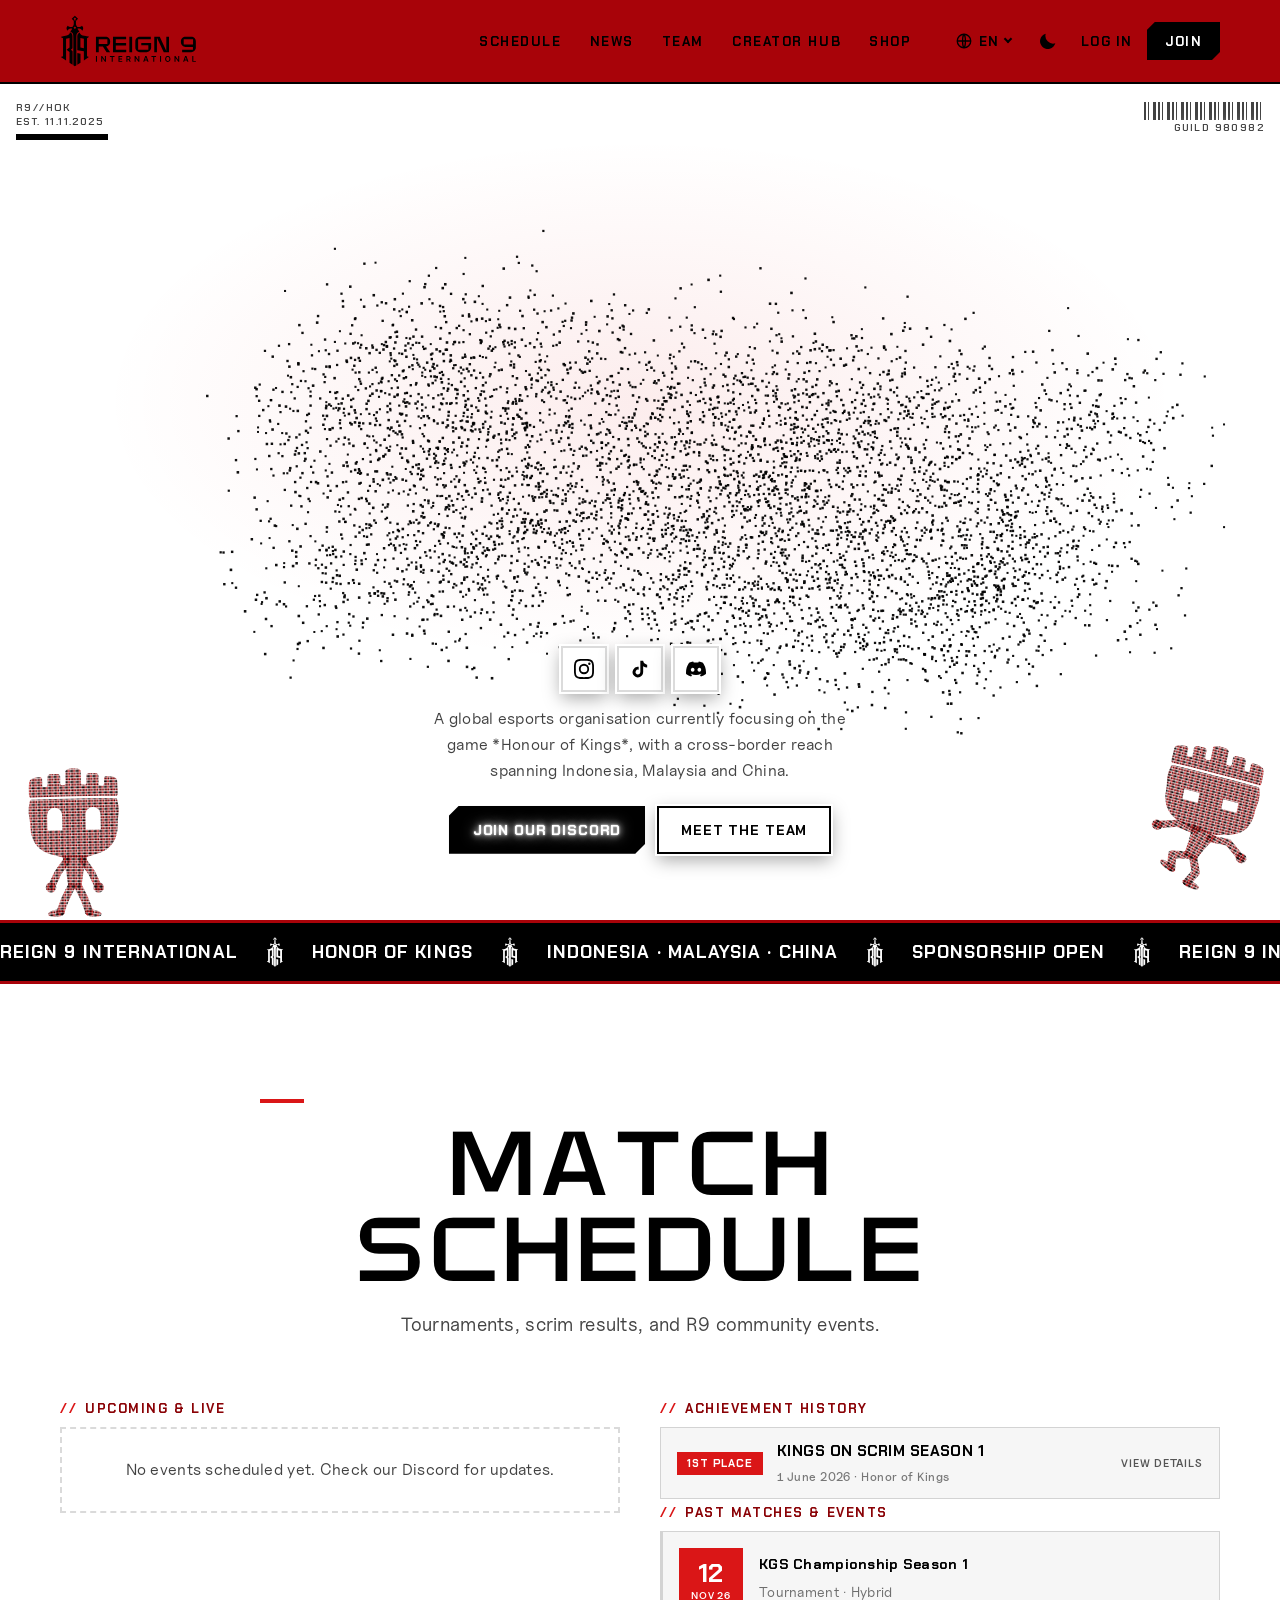
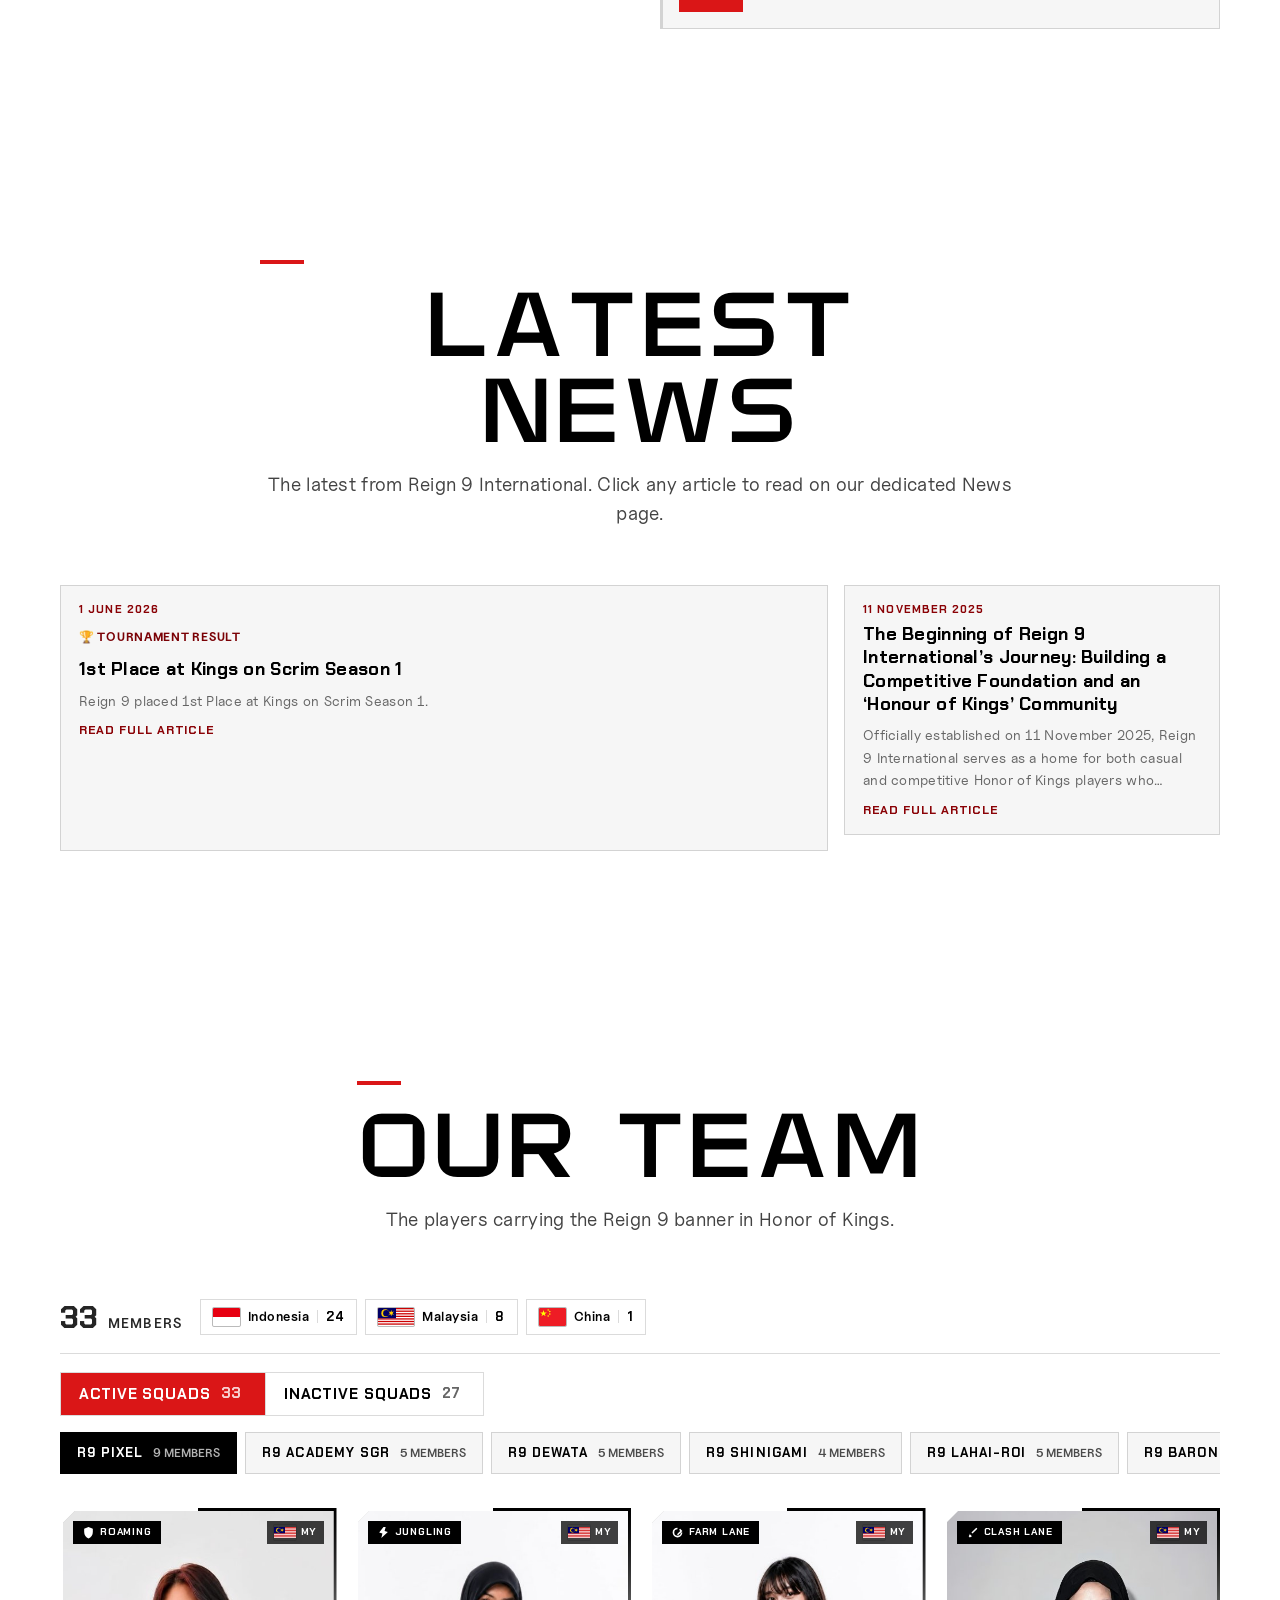
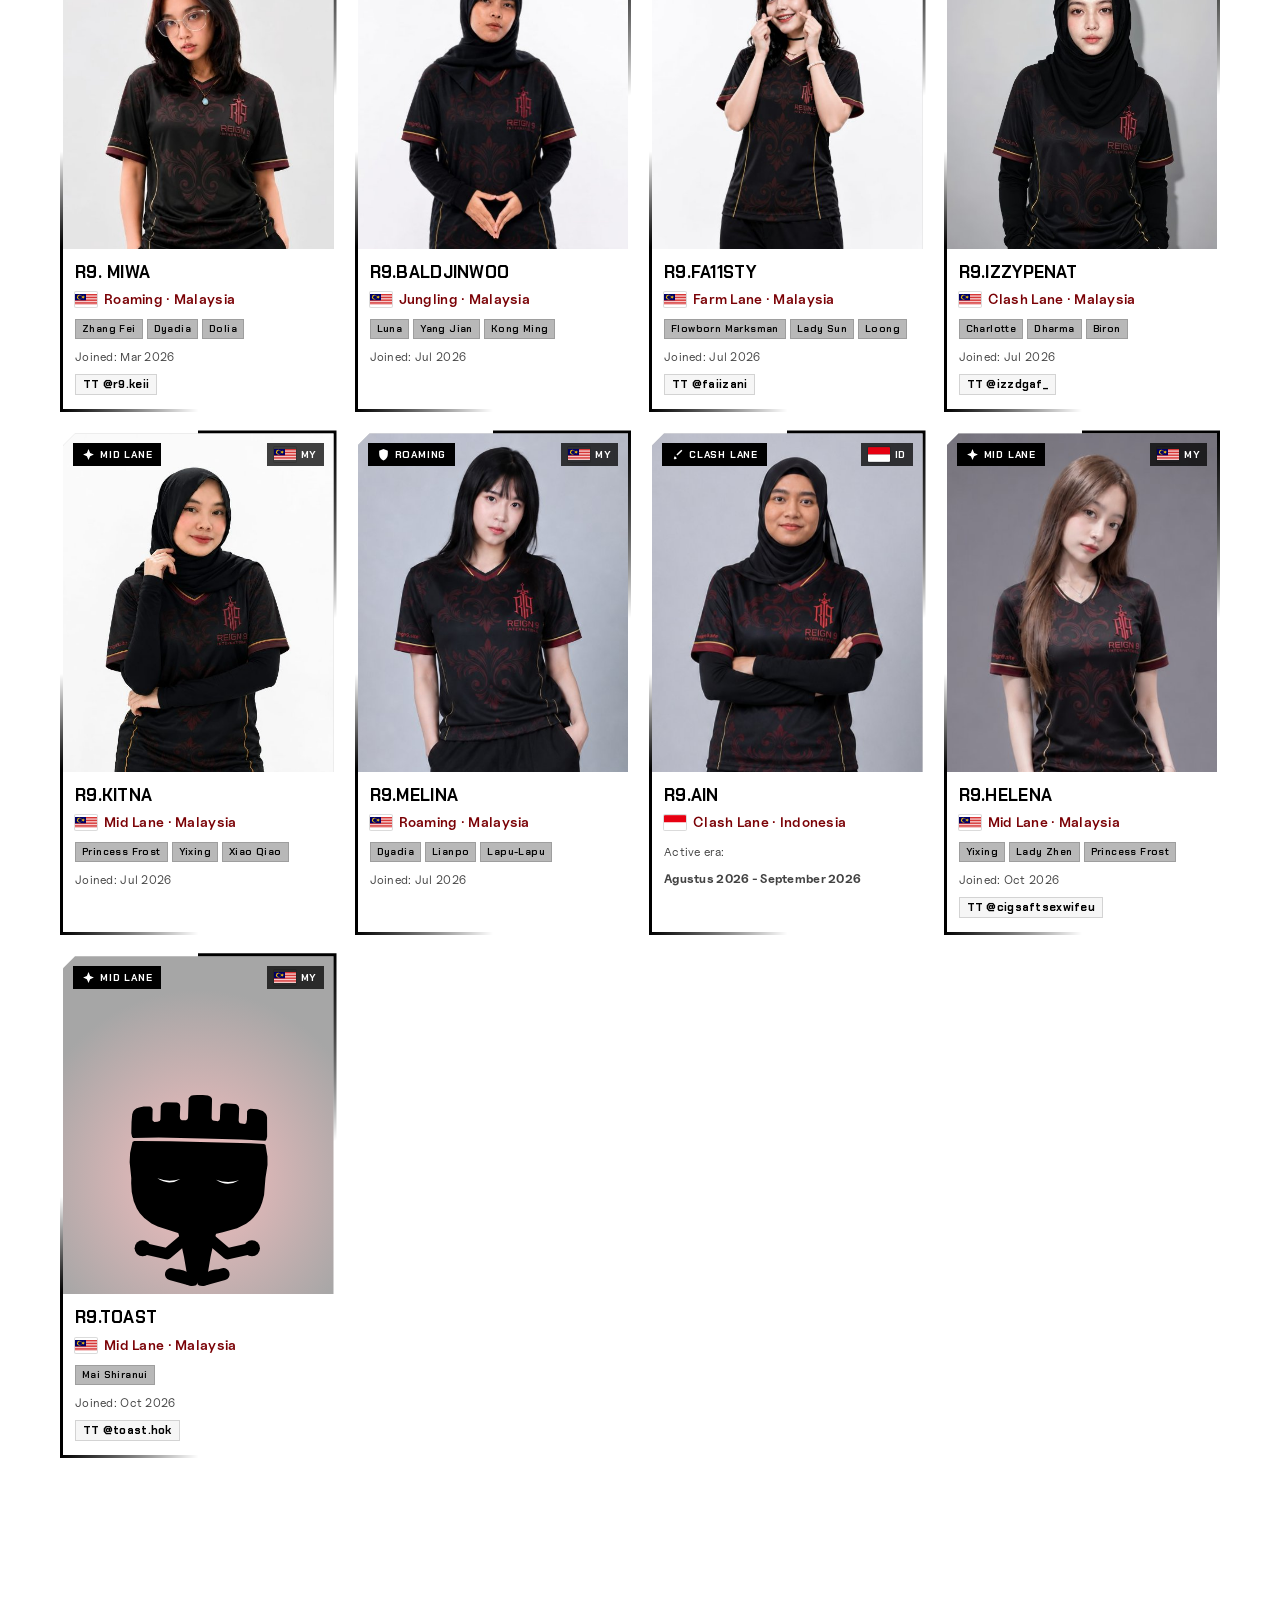
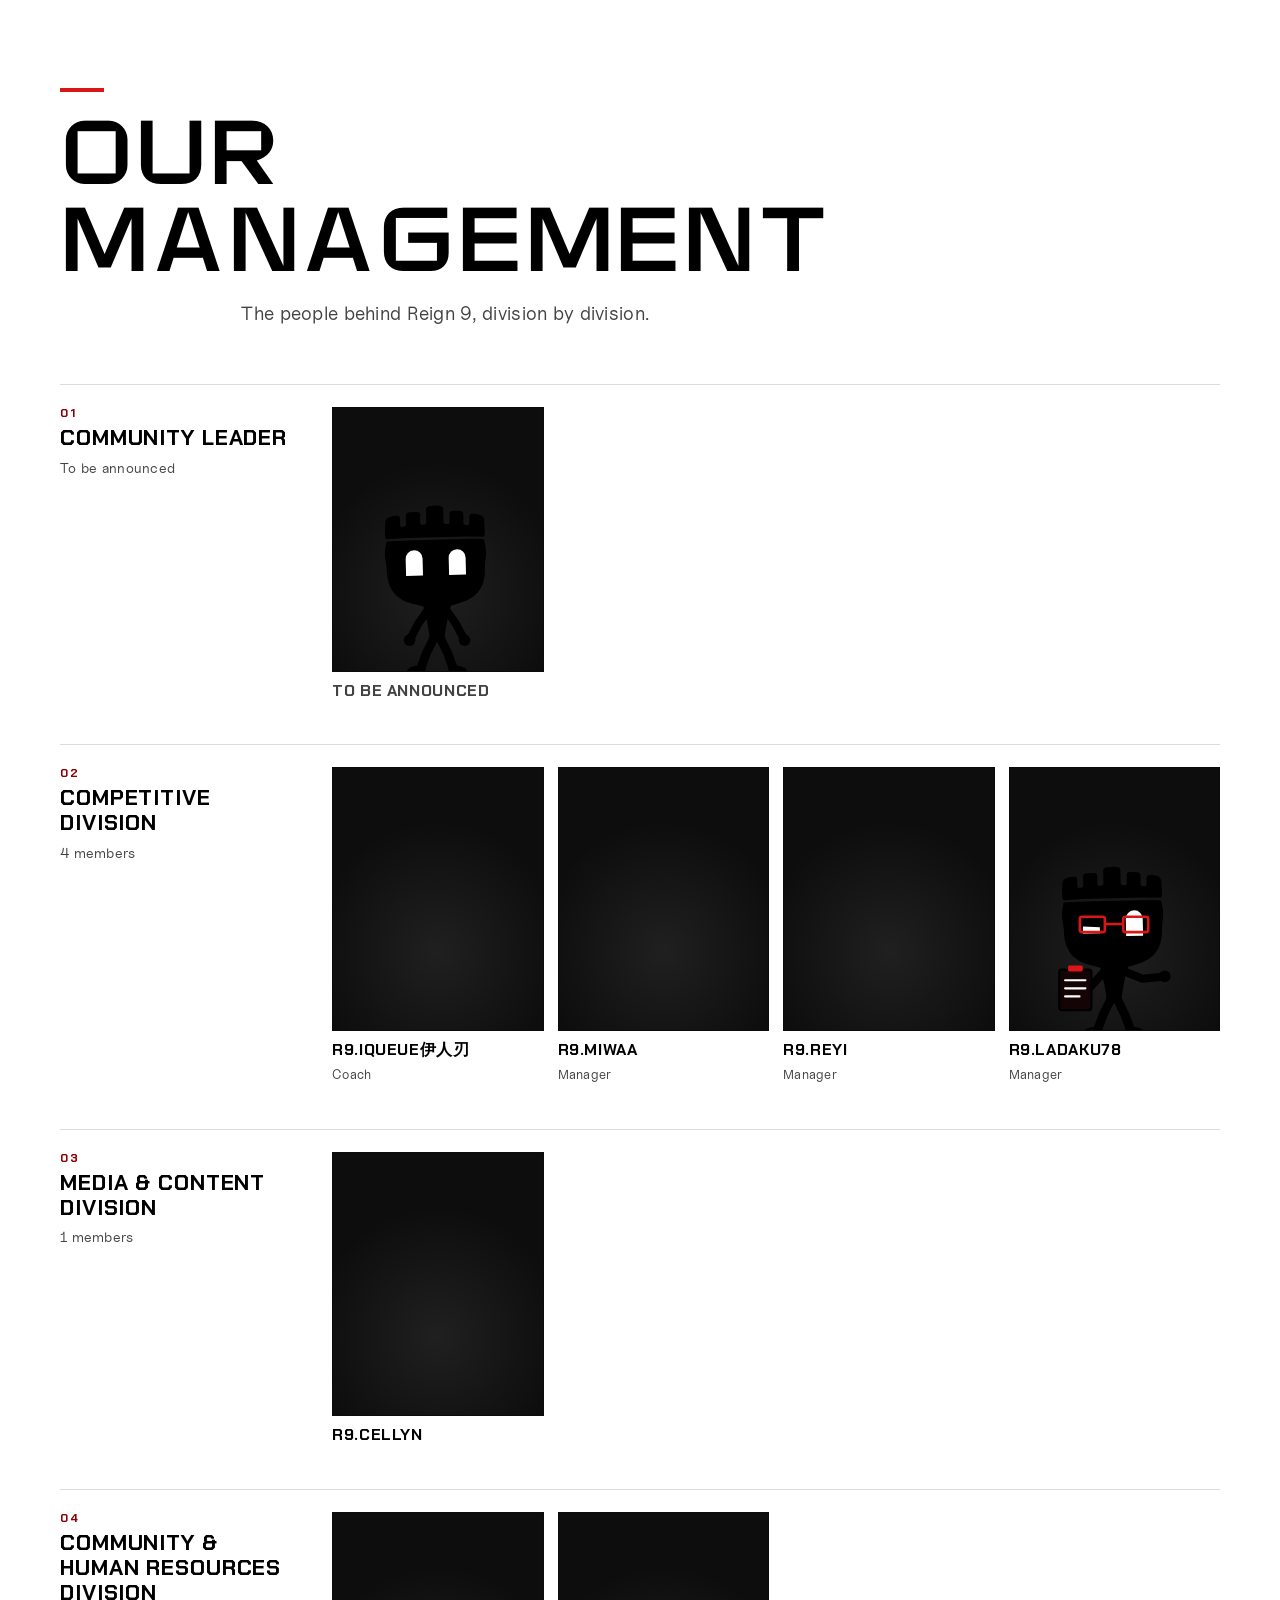
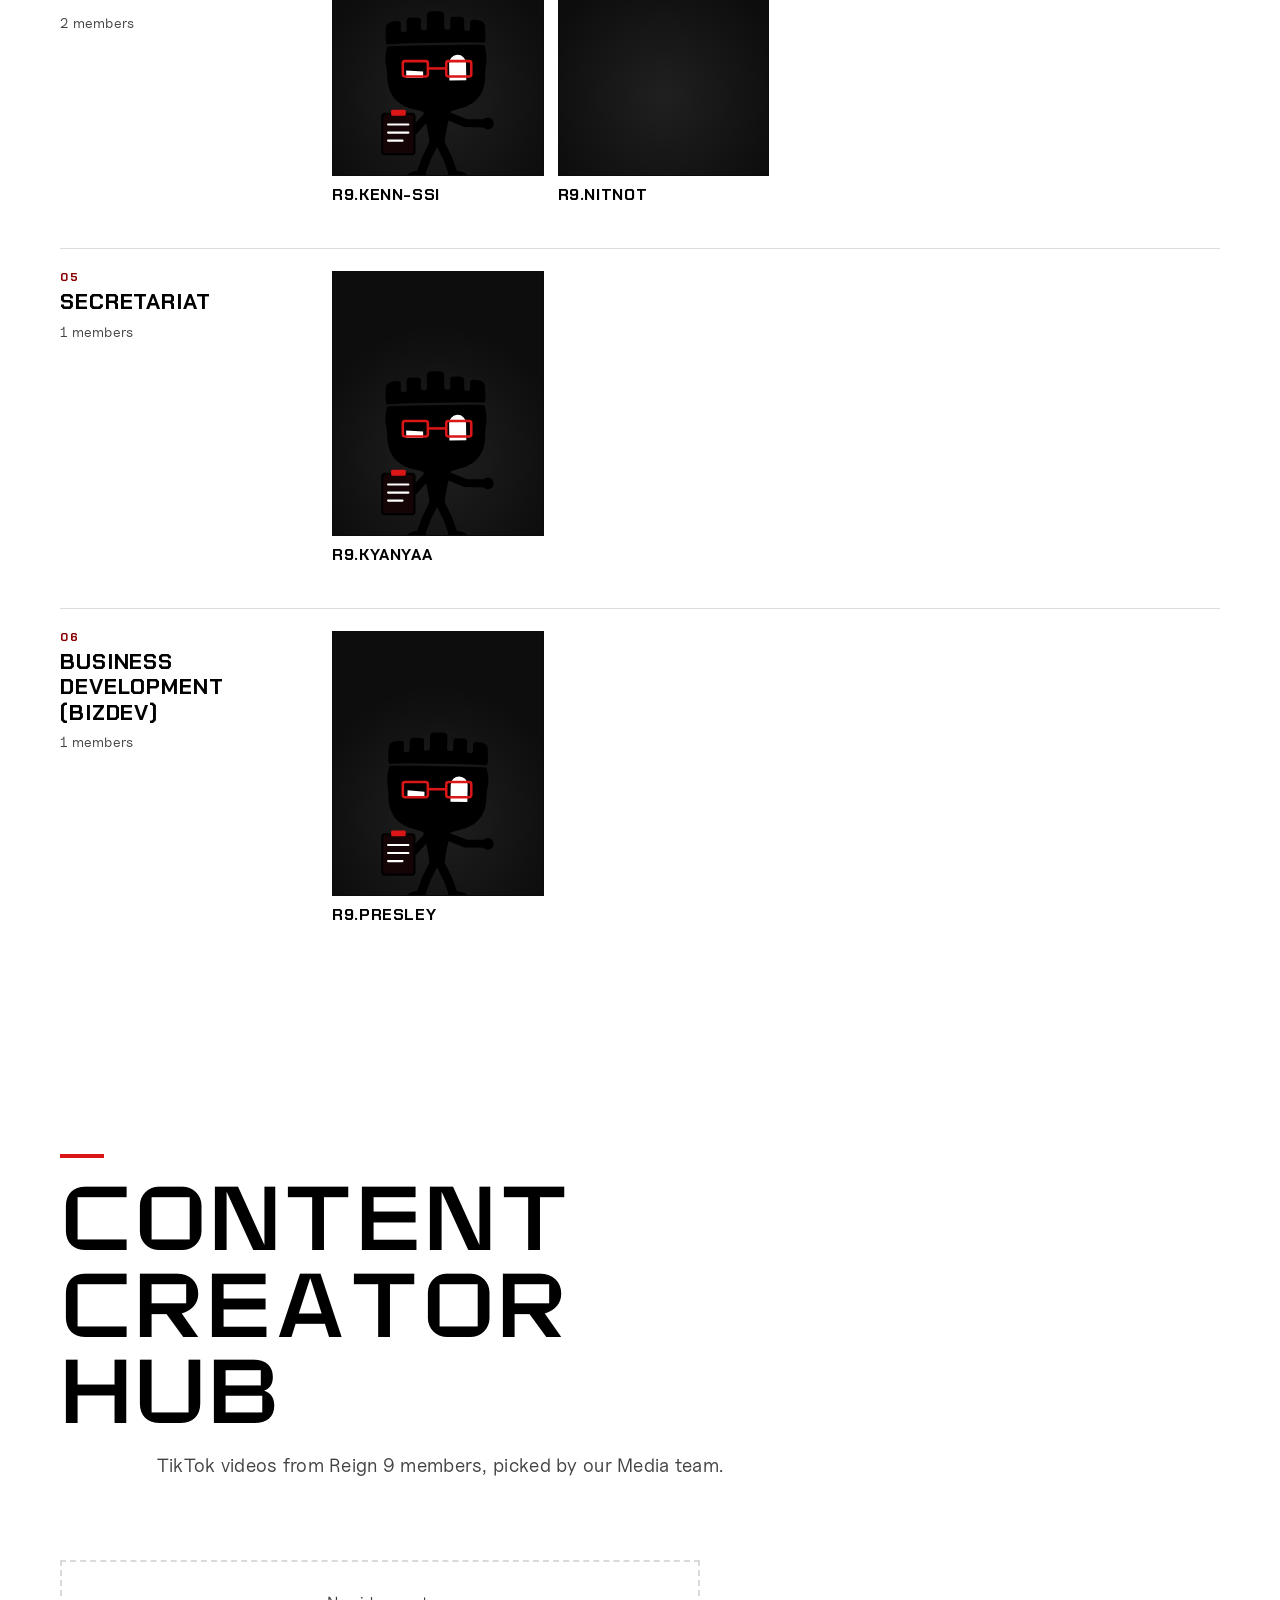
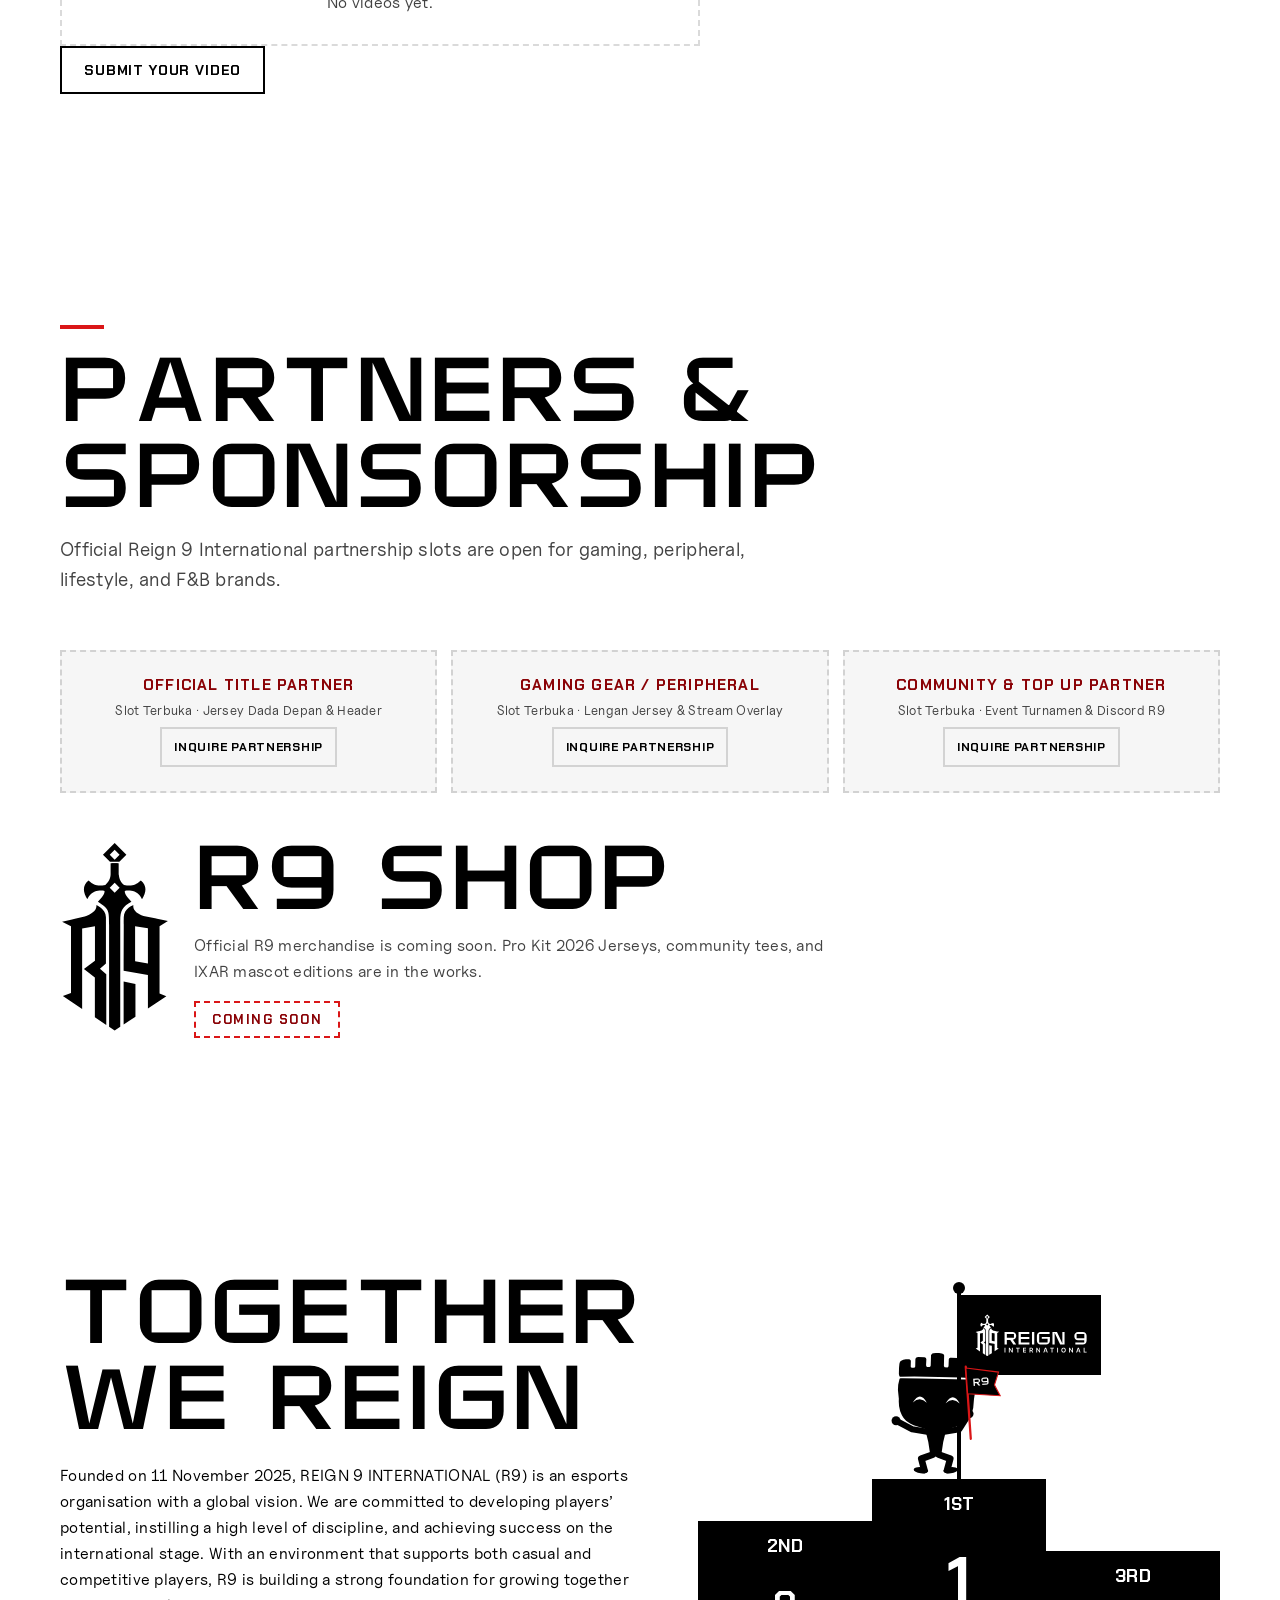
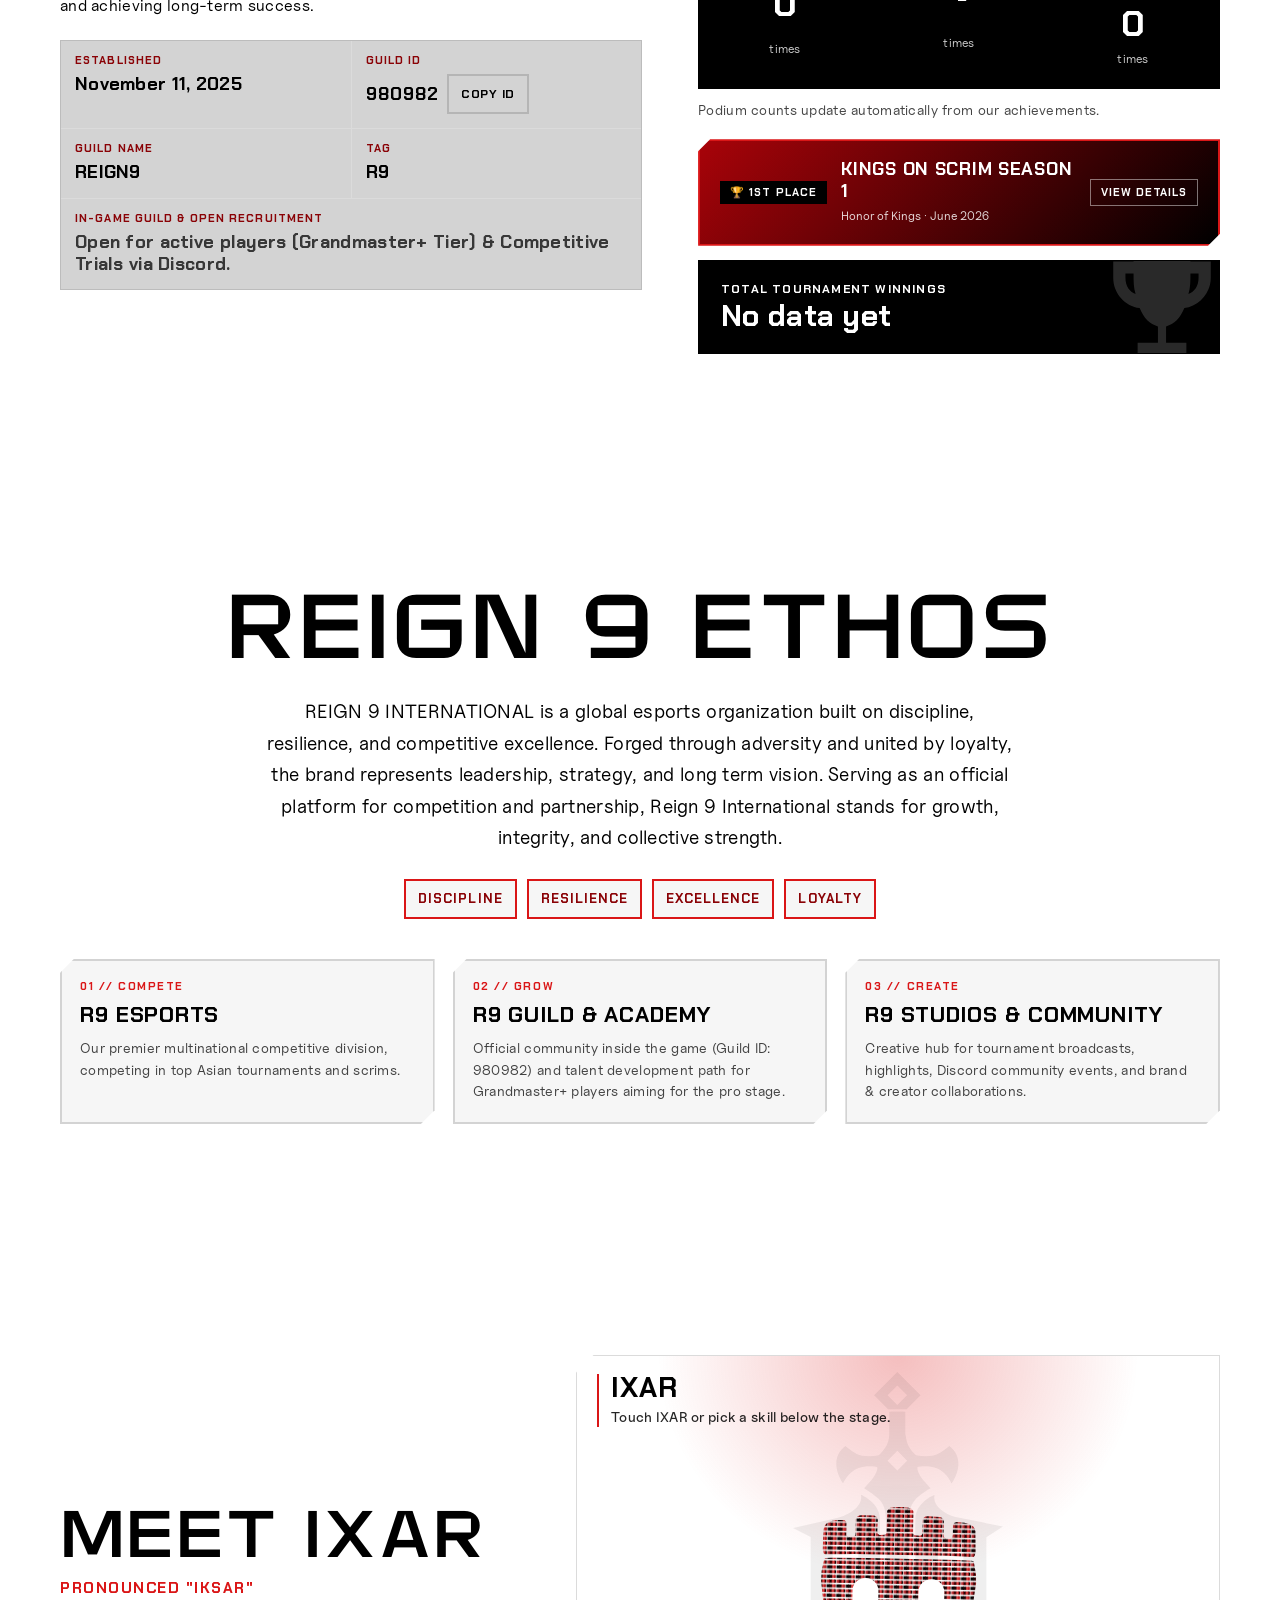
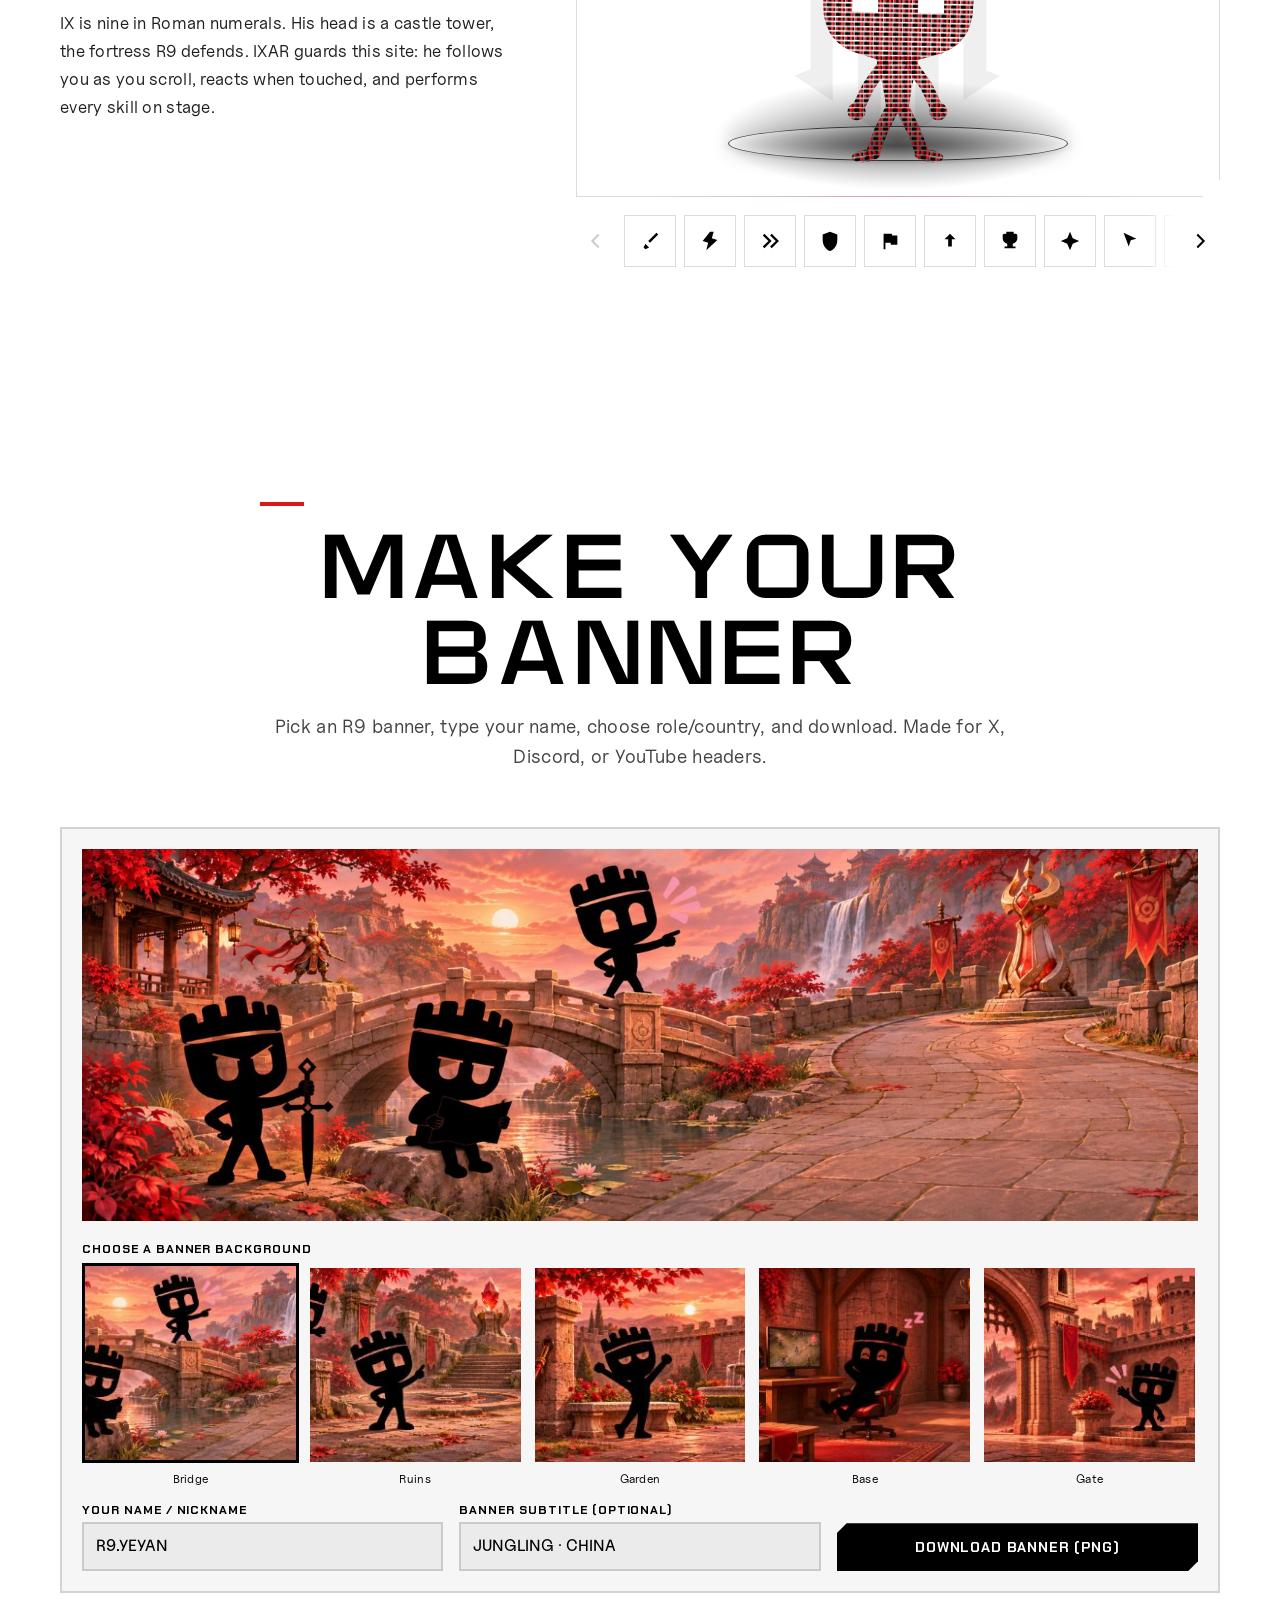
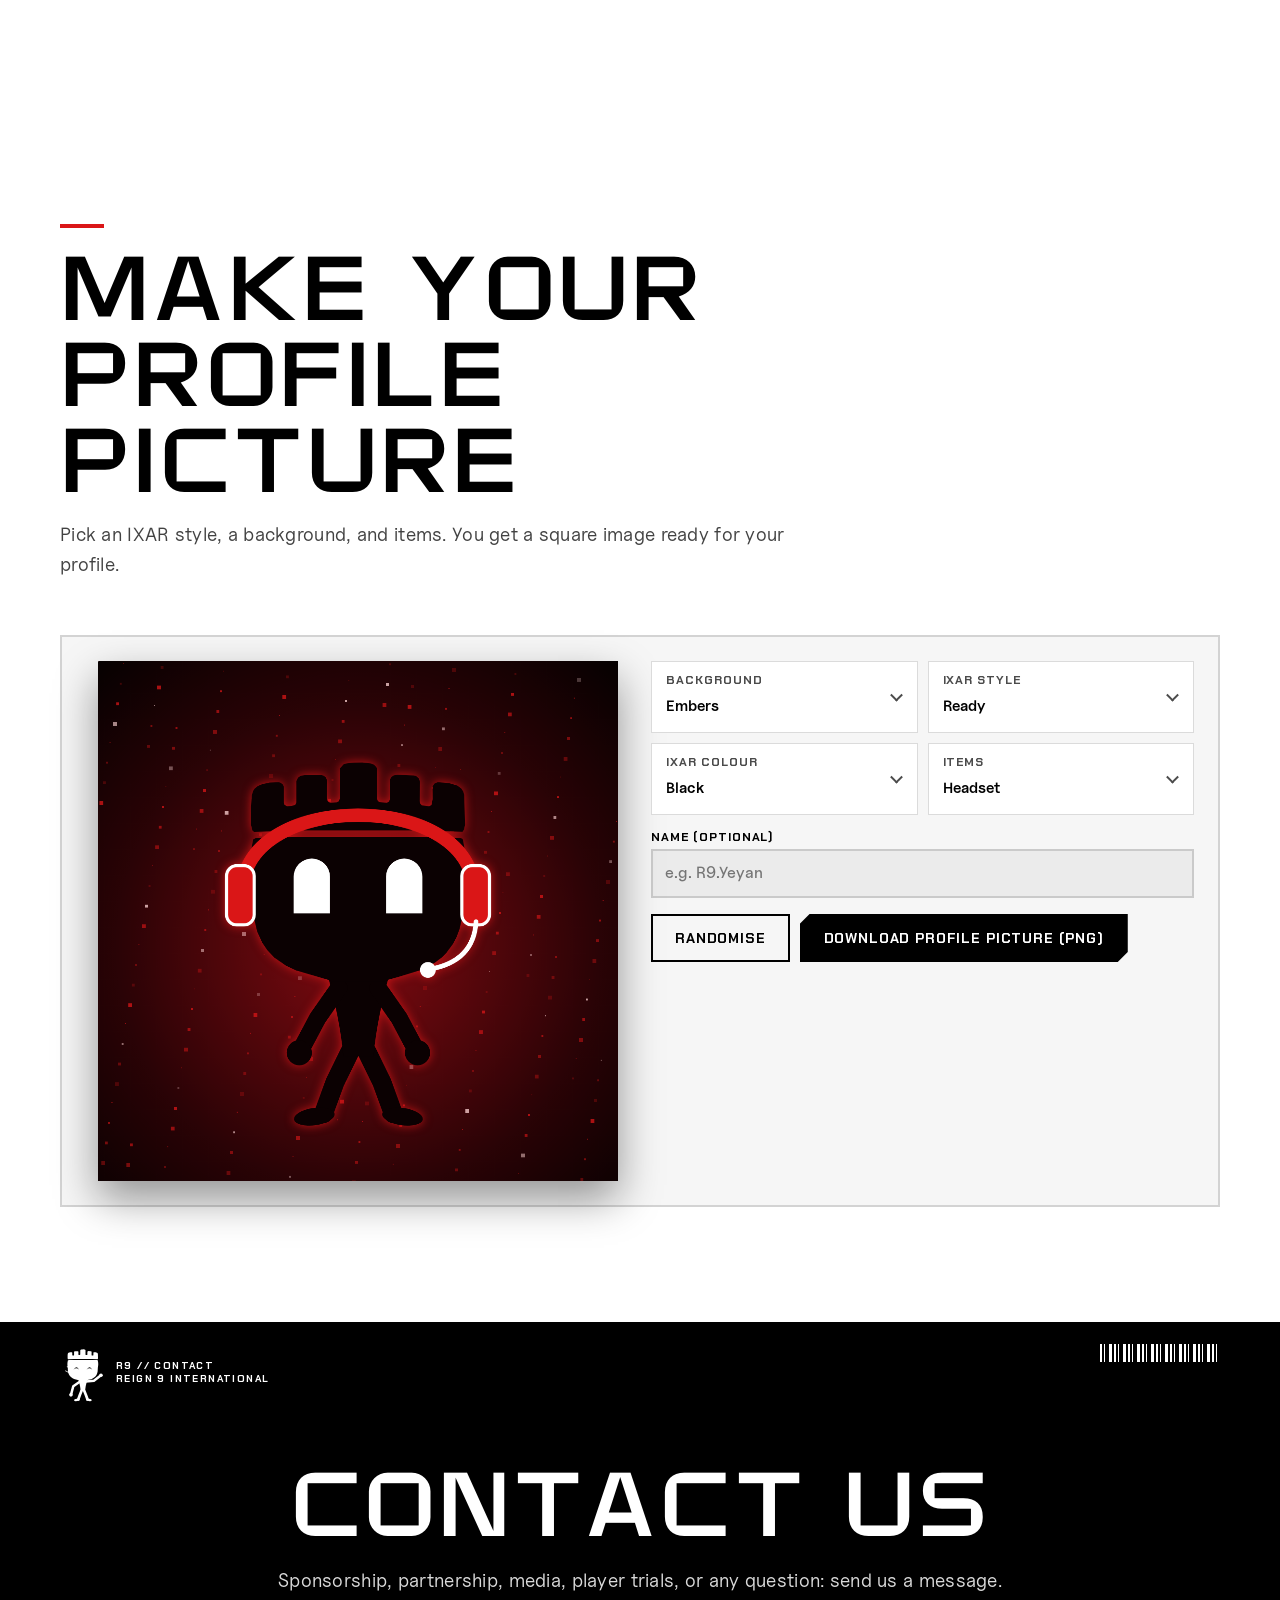
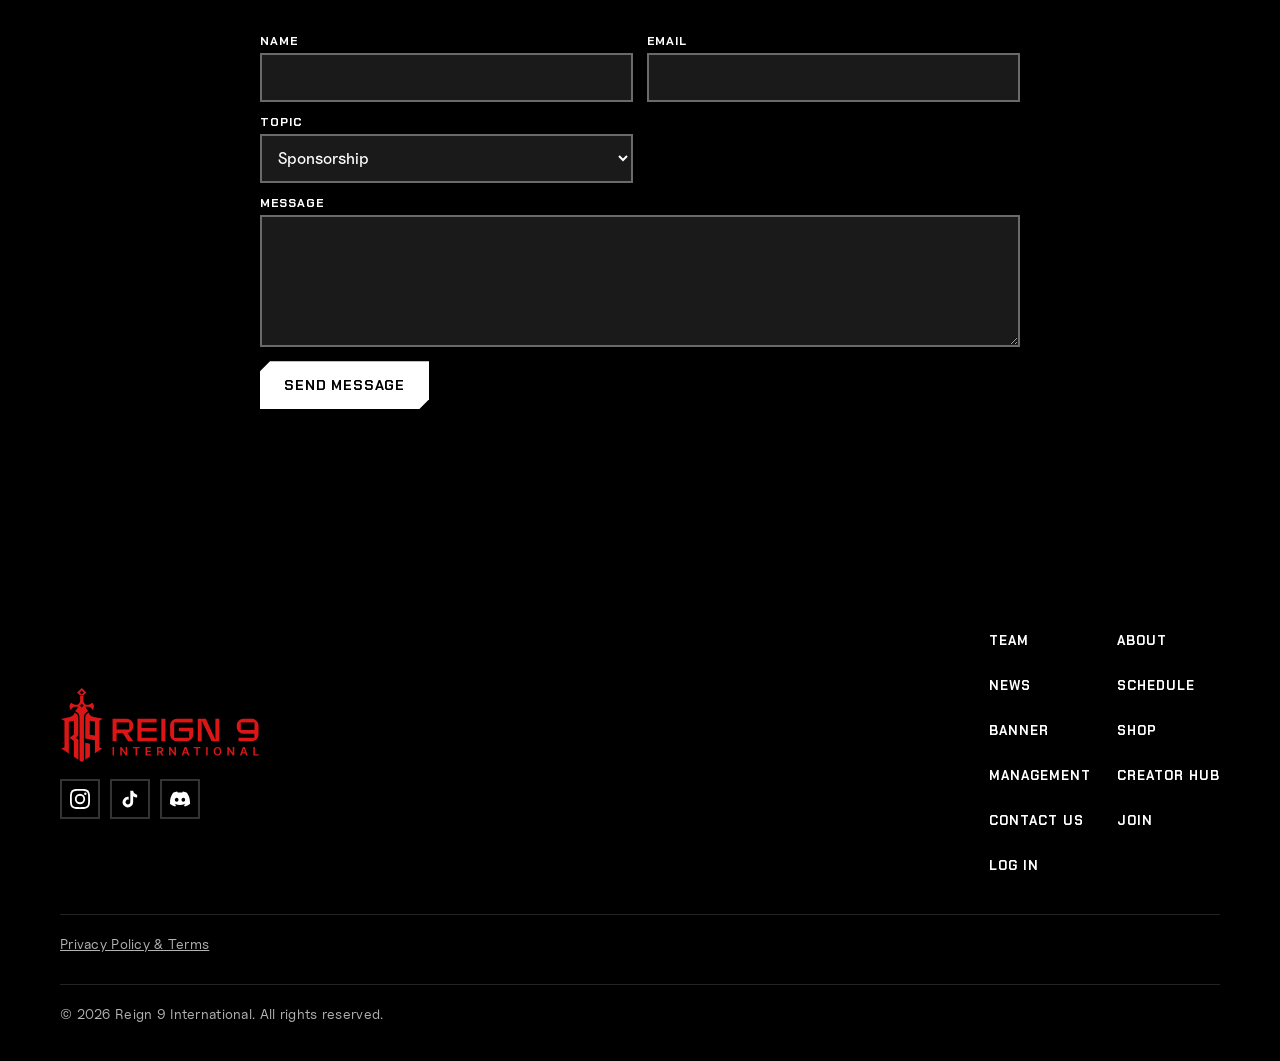
==== index.html @ ab5cd542 "Bilah menu selalu kelihatan (HP baris kedua), tombol tema & bahasa di header, logo hero satu warna (" ====
<!doctype html>
<html lang="id">
<head>
<meta charset="utf-8">
<meta http-equiv="Content-Security-Policy" content="default-src 'self'; script-src 'self' 'sha256-VEvgJRz/b//qv5WfS8NdVDjYWVtd0/DS3/UY55HoEo4='; style-src 'self' 'unsafe-inline'; img-src 'self' data: blob: https://admin.reign9.site https://i.ytimg.com; font-src 'self'; connect-src 'self' https://admin.reign9.site; media-src 'self'; object-src 'none'; base-uri 'self'; form-action 'self' https://admin.reign9.site; frame-src https://www.tiktok.com https://www.youtube-nocookie.com; manifest-src 'self'; upgrade-insecure-requests">
<meta name="referrer" content="strict-origin-when-cross-origin">
<meta name="viewport" content="width=device-width, initial-scale=1">
<title>Reign 9 International · Honor of Kings Esports</title>
<meta name="description" content="Reign 9 International (R9), organisasi esports Honor of Kings lintas negara. Roster, jadwal turnamen, berita resmi, dan maskot IXAR.">
<meta property="og:title" content="Reign 9 International">
<meta property="og:description" content="Honor of Kings esports organization. Together we reign.">
<meta property="og:image" content="gambar/banner/banner-5.jpg">
<meta name="theme-color" content="#A80309">
<meta name="color-scheme" content="dark light">
<meta name="robots" content="index, follow, noai, noimageai">
<meta name="googlebot" content="index, follow, noai, noimageai">
<meta name="bingbot" content="noai, noimageai">
<meta name="copyright" content="© 2026 Reign 9 International">
<style>@media (prefers-reduced-motion: no-preference){html:not(.bara-gagal) .hero__logo svg{visibility:hidden;opacity:0}}</style>
<script>try { const t = localStorage.getItem('tema'); if (t) document.documentElement.dataset.tema = t; const b = localStorage.getItem('bahasa'); if (b) document.documentElement.lang = b === 'zh' ? 'zh-CN' : b; } catch (e) {}</script>
<link rel="icon" href="gambar/favicon.svg" type="image/svg+xml">
<link rel="preload" href="font/Reign9Display-Regular.otf" as="font" type="font/otf" crossorigin>
<link rel="preload" href="font/oxanium-500.woff2" as="font" type="font/woff2" crossorigin>
<link rel="stylesheet" href="font/font.css?v=2611130849">
<link rel="stylesheet" href="gaya.css?v=2611130849">
</head>
<body>
<!-- Sprite SVG Logo disematkan langsung agar dibuka lewat file:// (klik 2x index.html) tetap jalan 100% tanpa kena blokir CORS browser -->
<svg id="r9-sprite-logo" xmlns="http://www.w3.org/2000/svg" hidden aria-hidden="true"><symbol id="tegak" viewBox="203.33 170.62 188.61 237.24"><g style="fill:var(--logo-simbol,currentColor)"><path fill-rule="nonzero" d="M247.05 319.57 L254.86 316.51 L254.86 252.49 L246.31 248.15 L254.86 246.16 L254.86 246.14 L259.66 245.05 L259.70 245.04 L259.70 245.04 L268.03 243.15 C274.41 241.20 280.14 237.33 279.20 231.98 C279.20 231.98 288.34 235.68 288.42 243.80 L288.42 249.25 L288.42 250.42 L288.42 288.24 L282.66 293.36 L288.75 298.63 L288.75 347.25 L277.79 339.98 L277.79 301.76 L267.28 293.60 L277.87 285.57 L277.87 252.40 L265.57 254.63 L265.57 331.87 L247.05 319.57 Z"/><path fill-rule="evenodd" d="M324.47 242.68 L335.58 244.88 L335.59 244.87 L338.60 245.48 L339.91 245.74 L339.91 245.75 L347.94 247.40 L339.91 252.55 L339.91 317.08 L346.46 319.64 L328.74 331.40 L328.74 318.55 L328.74 310.43 L328.74 299.41 L305.40 295.28 L305.40 288.87 L305.40 284.11 L305.42 284.12 L305.53 250.42 L305.53 250.42 C305.53 250.42 305.40 252.18 305.53 243.80 C305.66 235.42 314.78 232.11 314.78 232.11 C313.91 237.05 318.71 240.71 324.47 242.68 L324.47 242.68 Z M328.74 288.25 L328.74 254.37 L316.43 252.38 L316.43 286.07 L328.74 288.25 Z"/><path fill-rule="nonzero" d="M316.76 339.36 L316.76 327.73 L316.76 310.43 L316.76 307.87 L305.41 305.47 L305.41 346.89 L316.76 339.36 L316.76 339.36 Z"/><path fill-rule="evenodd" d="M285.57 183.87 L296.81 172.62 L308.05 183.87 L301.31 190.61 L292.31 190.61 L285.57 183.87 L285.57 183.87 Z M292.08 183.86 L296.81 188.59 L301.53 183.86 L296.81 179.14 L292.08 183.86 Z"/><path fill-rule="nonzero" d="M300.02 191.89 L296.81 195.10 L293.60 191.89 L300.02 191.89 L300.02 191.89 Z"/><path fill-rule="evenodd" d="M270.56 226.56 C266.63 220.58 265.32 213.33 271.66 208.44 C277.44 213.36 280.30 214.06 287.84 212.89 C292.53 208.43 292.80 204.98 292.91 202.54 L292.91 191.89 L300.65 191.89 L300.65 202.51 C301.48 206.14 301.05 208.40 305.78 212.89 C313.31 214.06 316.18 213.36 321.96 208.44 C328.29 213.33 326.99 220.58 323.06 226.56 C323.06 226.56 320.74 221.14 315.84 219.21 C312.09 217.73 308.19 218.21 306.56 218.52 C306.20 220.33 307.68 222.81 309.30 224.89 L312.90 228.85 C304.37 233.77 302.17 236.70 302.17 247.44 L302.17 349.05 L296.81 352.60 L291.45 349.05 L291.45 254.04 C291.45 236.40 291.76 236.12 280.71 228.85 L284.31 224.89 C285.94 222.81 287.42 220.33 287.05 218.52 C285.43 218.21 281.53 217.73 277.78 219.21 C272.88 221.14 270.56 226.56 270.56 226.56 L270.56 226.56 Z M292.06 215.50 L296.81 220.25 L301.56 215.50 L296.81 210.76 L292.06 215.50 Z"/></g><g style="fill:var(--logo-teks,currentColor)"><path fill-rule="nonzero" d="M207.27 395.05 L207.27 405.72 L205.33 405.72 L205.33 395.05 L207.27 395.05 L207.27 395.05 Z"/><path fill-rule="nonzero" d="M223.81 395.05 L223.81 405.72 L222.10 405.72 L217.07 398.45 L216.98 398.45 L216.98 405.72 L215.05 405.72 L215.05 395.05 L216.78 395.05 L221.80 402.32 L221.89 402.32 L221.89 395.05 L223.81 395.05 L223.81 395.05 Z"/><path fill-rule="nonzero" d="M231.13 396.67 L231.13 395.05 L239.64 395.05 L239.64 396.67 L236.34 396.67 L236.34 405.72 L234.43 405.72 L234.43 396.67 L231.13 396.67 L231.13 396.67 Z"/><path fill-rule="nonzero" d="M246.96 405.72 L246.96 395.05 L253.90 395.05 L253.90 396.67 L248.89 396.67 L248.89 399.56 L253.54 399.56 L253.54 401.18 L248.89 401.18 L248.89 404.10 L253.94 404.10 L253.94 405.72 L246.96 405.72 L246.96 405.72 Z"/><path fill-rule="nonzero" d="M261.56 405.72 L261.56 395.05 L265.56 395.05 C266.38 395.05 267.07 395.19 267.62 395.47 C268.18 395.76 268.60 396.16 268.89 396.67 C269.18 397.18 269.32 397.78 269.32 398.46 C269.32 399.14 269.17 399.74 268.88 400.24 C268.59 400.74 268.17 401.13 267.60 401.40 C267.04 401.67 266.35 401.81 265.53 401.81 L262.68 401.81 L262.68 400.21 L265.27 400.21 C265.75 400.21 266.14 400.14 266.45 400.01 C266.75 399.87 266.98 399.68 267.13 399.42 C267.28 399.16 267.35 398.84 267.35 398.46 C267.35 398.08 267.27 397.76 267.12 397.49 C266.98 397.22 266.75 397.01 266.44 396.87 C266.14 396.73 265.74 396.66 265.26 396.66 L263.49 396.66 L263.49 405.72 L261.56 405.72 L261.56 405.72 Z"/><path fill-rule="nonzero" d="M267.07 400.88 L264.96 400.88 L267.55 405.72 L269.71 405.72 L267.07 400.88 L267.07 400.88 Z"/><path fill-rule="nonzero" d="M285.55 395.05 L285.55 405.72 L283.83 405.72 L278.80 398.45 L278.71 398.45 L278.71 405.72 L276.78 405.72 L276.78 395.05 L278.51 395.05 L283.53 402.32 L283.63 402.32 L283.63 395.05 L285.55 395.05 L285.55 395.05 Z"/><path fill-rule="nonzero" d="M294.70 405.72 L292.64 405.72 L296.39 395.05 L298.78 395.05 L302.54 405.72 L300.48 405.72 L297.63 397.24 L297.55 397.24 L294.70 405.72 L294.70 405.72 Z"/><path fill-rule="nonzero" d="M294.77 401.53 L294.77 403.09 L300.40 403.09 L300.40 401.53 L294.77 401.53 L294.77 401.53 Z"/><path fill-rule="nonzero" d="M307.87 396.67 L307.87 395.05 L316.38 395.05 L316.38 396.67 L313.08 396.67 L313.08 405.72 L311.17 405.72 L311.17 396.67 L307.87 396.67 L307.87 396.67 Z"/><path fill-rule="nonzero" d="M325.63 395.05 L325.63 405.72 L323.70 405.72 L323.70 395.05 L325.63 395.05 L325.63 395.05 Z"/><path fill-rule="evenodd" d="M342.95 400.38 C342.95 401.53 342.73 402.52 342.30 403.33 C341.87 404.15 341.29 404.78 340.55 405.21 C339.82 405.65 338.98 405.86 338.05 405.86 C337.11 405.86 336.28 405.64 335.54 405.21 C334.80 404.77 334.21 404.15 333.79 403.33 C333.36 402.51 333.14 401.53 333.14 400.38 C333.14 399.23 333.36 398.25 333.79 397.43 C334.21 396.61 334.80 395.99 335.54 395.55 C336.28 395.12 337.11 394.90 338.05 394.90 C338.98 394.90 339.82 395.12 340.55 395.55 C341.29 395.99 341.87 396.61 342.30 397.43 C342.73 398.25 342.95 399.23 342.95 400.38 L342.95 400.38 Z M341.00 400.38 C341.00 399.57 340.88 398.89 340.63 398.33 C340.37 397.78 340.03 397.35 339.58 397.07 C339.14 396.78 338.62 396.64 338.05 396.64 C337.46 396.64 336.95 396.78 336.51 397.07 C336.06 397.35 335.72 397.78 335.46 398.33 C335.21 398.89 335.08 399.57 335.08 400.38 C335.08 401.19 335.21 401.88 335.46 402.43 C335.72 402.99 336.06 403.41 336.51 403.70 C336.95 403.99 337.46 404.13 338.05 404.13 C338.62 404.13 339.14 403.99 339.58 403.70 C340.03 403.41 340.37 402.99 340.63 402.43 C340.88 401.88 341.00 401.19 341.00 400.38 L341.00 400.38 Z"/><path fill-rule="nonzero" d="M359.23 395.05 L359.23 405.72 L357.51 405.72 L352.48 398.45 L352.39 398.45 L352.39 405.72 L350.46 405.72 L350.46 395.05 L352.19 395.05 L357.21 402.32 L357.31 402.32 L357.31 395.05 L359.23 395.05 L359.23 395.05 Z"/><path fill-rule="nonzero" d="M368.38 405.72 L366.32 405.72 L370.07 395.05 L372.46 395.05 L376.22 405.72 L374.16 405.72 L371.31 397.24 L371.23 397.24 L368.38 405.72 L368.38 405.72 Z"/><path fill-rule="nonzero" d="M368.45 401.53 L368.45 403.09 L374.08 403.09 L374.08 401.53 L368.45 401.53 L368.45 401.53 Z"/><path fill-rule="nonzero" d="M383.31 405.72 L383.31 395.05 L385.24 395.05 L385.24 404.10 L389.94 404.10 L389.94 405.72 L383.31 405.72 Z"/><path fill-rule="evenodd" d="M231.61 368.86 L231.61 367.89 C231.61 363.17 227.78 359.36 223.07 359.36 L205.37 359.36 L205.37 387.79 L210.51 387.79 L210.51 377.39 L218.18 377.39 L225.01 387.79 L231.61 387.79 L224.24 377.28 C228.39 376.70 231.61 373.17 231.61 368.86 L231.61 368.86 L231.61 368.86 Z M226.45 372.78 L210.51 372.78 L210.51 363.97 L226.45 363.97 L226.45 372.78 L226.45 372.78 Z"/><path fill-rule="nonzero" d="M261.31 383.18 L242.00 383.18 L242.00 375.47 L261.06 375.47 L261.06 370.86 L242.00 370.86 L242.00 363.97 L261.06 363.97 L261.06 359.36 L236.85 359.36 L236.85 387.79 L261.31 387.79 L261.31 383.18 L261.31 383.18 Z"/><path fill-rule="nonzero" d="M272.18 387.79 L272.18 359.36 L267.03 359.36 L267.03 387.79 L272.18 387.79 L272.18 387.79 Z"/><path fill-rule="nonzero" d="M289.09 370.69 L289.09 375.03 L302.15 375.03 L302.15 383.19 L283.27 383.19 L283.27 363.96 L306.66 363.96 L306.66 359.36 L286.65 359.36 C281.94 359.36 278.12 363.17 278.12 367.89 L278.12 379.26 C278.12 383.97 281.94 387.79 286.65 387.79 L298.77 387.79 C303.48 387.79 307.31 383.97 307.31 379.26 L307.31 370.69 L289.09 370.69 L289.09 370.69 Z"/><path fill-rule="nonzero" d="M335.36 359.36 L335.36 385.74 L323.24 359.36 L313.10 359.36 L313.10 387.79 L318.03 387.79 L318.03 361.33 L330.64 387.79 L340.30 387.79 L340.30 359.36 L335.36 359.36 L335.36 359.36 Z"/><path fill-rule="evenodd" d="M370.86 378.19 L384.54 378.19 L384.54 383.19 L364.58 383.19 L364.58 387.79 L381.39 387.79 C386.10 387.79 389.92 383.97 389.92 379.26 L389.92 367.89 C389.92 363.17 386.10 359.36 381.39 359.36 L370.86 359.36 C366.15 359.36 362.33 363.17 362.33 367.89 L362.33 369.66 C362.33 374.37 366.15 378.19 370.86 378.19 L370.86 378.19 L370.86 378.19 Z M367.48 363.97 L384.77 363.97 L384.77 373.60 L367.48 373.60 L367.48 363.97 Z"/></g></symbol><symbol id="datar" viewBox="83.38 426.13 428.51 163.23"><g style="fill:var(--logo-simbol,currentColor)"><path fill-rule="nonzero" d="M86.04 558.13 L92.94 555.43 L92.94 498.79 L85.38 494.95 L92.94 493.19 L92.94 493.17 L97.19 492.20 L97.22 492.19 L97.22 492.20 L104.59 490.52 C110.24 488.80 115.31 485.37 114.47 480.64 C114.47 480.64 122.56 483.92 122.64 491.10 L122.64 495.92 L122.64 496.95 L122.64 530.42 L117.54 534.94 L122.93 539.61 L122.93 582.63 L113.23 576.19 L113.23 542.38 L103.93 535.16 L113.30 528.05 L113.30 498.71 L102.42 500.68 L102.42 569.02 L86.04 558.13 Z"/><path fill-rule="evenodd" d="M154.53 490.11 L164.36 492.06 L164.37 492.04 L167.03 492.59 L168.19 492.82 L168.19 492.83 L175.30 494.29 L168.19 498.84 L168.19 555.93 L173.98 558.20 L158.31 568.61 L158.31 557.24 L158.31 550.05 L158.31 540.30 L137.65 536.65 L137.65 530.97 L137.65 526.77 L137.67 526.77 L137.78 496.95 L137.77 496.95 C137.77 496.95 137.65 498.52 137.77 491.10 C137.89 483.68 145.96 480.76 145.96 480.76 C145.19 485.13 149.43 488.37 154.53 490.11 L154.53 490.11 Z M158.31 530.42 L158.31 500.45 L147.42 498.69 L147.42 528.50 L158.31 530.42 Z"/><path fill-rule="nonzero" d="M147.71 575.64 L147.71 565.35 L147.71 550.05 L147.71 547.78 L137.67 545.66 L137.67 582.31 L147.71 575.64 L147.71 575.64 Z"/><path fill-rule="evenodd" d="M120.11 438.07 L130.06 428.13 L140.00 438.07 L134.04 444.04 L126.08 444.04 L120.11 438.07 L120.11 438.07 Z M125.88 438.07 L130.06 442.25 L134.24 438.07 L130.06 433.89 L125.88 438.07 Z"/><path fill-rule="nonzero" d="M132.90 445.17 L130.06 448.02 L127.21 445.17 L132.90 445.17 L132.90 445.17 Z"/><path fill-rule="evenodd" d="M106.83 475.85 C103.35 470.56 102.20 464.14 107.80 459.82 C112.92 464.16 115.45 464.79 122.12 463.75 C126.27 459.81 126.51 456.75 126.61 454.59 L126.61 445.17 L133.46 445.17 L133.46 454.57 C134.19 457.78 133.81 459.78 137.99 463.75 C144.66 464.79 147.20 464.16 152.31 459.82 C157.91 464.14 156.76 470.56 153.28 475.85 C153.28 475.85 151.23 471.05 146.89 469.34 C143.58 468.03 140.13 468.46 138.69 468.73 C138.36 470.33 139.67 472.53 141.11 474.37 L144.30 477.87 C136.75 482.23 134.80 484.82 134.80 494.32 L134.80 584.22 L130.06 587.36 L125.32 584.22 L125.32 500.16 C125.32 484.55 125.59 484.31 115.82 477.87 L119.00 474.37 C120.44 472.53 121.75 470.33 121.43 468.73 C119.99 468.46 116.54 468.03 113.22 469.34 C108.89 471.05 106.83 475.85 106.83 475.85 L106.83 475.85 Z M125.86 466.06 L130.06 470.26 L134.26 466.06 L130.06 461.86 L125.86 466.06 Z"/></g><g style="fill:var(--logo-teks,currentColor)"><path fill-rule="nonzero" d="M199.51 555.12 L199.51 573.25 L196.23 573.25 L196.23 555.12 L199.51 555.12 L199.51 555.12 Z"/><path fill-rule="nonzero" d="M227.63 555.12 L227.63 573.25 L224.71 573.25 L216.17 560.91 L216.02 560.91 L216.02 573.25 L212.73 573.25 L212.73 555.12 L215.67 555.12 L224.21 567.48 L224.36 567.48 L224.36 555.12 L227.63 555.12 L227.63 555.12 Z"/><path fill-rule="nonzero" d="M240.06 557.88 L240.06 555.12 L254.52 555.12 L254.52 557.88 L248.92 557.88 L248.92 573.25 L245.66 573.25 L245.66 557.88 L240.06 557.88 L240.06 557.88 Z"/><path fill-rule="nonzero" d="M266.95 573.25 L266.95 555.12 L278.75 555.12 L278.75 557.88 L270.24 557.88 L270.24 562.80 L278.13 562.80 L278.13 565.55 L270.24 565.55 L270.24 570.50 L278.81 570.50 L278.81 573.25 L266.95 573.25 L266.95 573.25 Z"/><path fill-rule="nonzero" d="M291.75 573.25 L291.75 555.12 L298.55 555.12 C299.95 555.12 301.12 555.37 302.06 555.85 C303.01 556.34 303.72 557.01 304.21 557.88 C304.70 558.75 304.94 559.77 304.94 560.92 C304.94 562.08 304.70 563.09 304.20 563.95 C303.71 564.80 302.99 565.45 302.03 565.92 C301.08 566.38 299.90 566.61 298.51 566.61 L293.67 566.61 L293.67 563.89 L298.07 563.89 C298.88 563.89 299.55 563.77 300.07 563.55 C300.59 563.32 300.97 562.99 301.22 562.55 C301.47 562.11 301.60 561.57 301.60 560.92 C301.60 560.28 301.47 559.73 301.22 559.27 C300.96 558.82 300.58 558.47 300.06 558.23 C299.54 557.99 298.87 557.87 298.05 557.87 L295.04 557.87 L295.04 573.25 L291.75 573.25 L291.75 573.25 Z"/><path fill-rule="nonzero" d="M301.12 565.04 L297.54 565.04 L301.94 573.25 L305.61 573.25 L301.12 565.04 L301.12 565.04 Z"/><path fill-rule="nonzero" d="M332.52 555.12 L332.52 573.25 L329.60 573.25 L321.06 560.91 L320.91 560.91 L320.91 573.25 L317.62 573.25 L317.62 555.12 L320.56 555.12 L329.09 567.48 L329.25 567.48 L329.25 555.12 L332.52 555.12 L332.52 555.12 Z"/><path fill-rule="nonzero" d="M348.07 573.25 L344.56 573.25 L350.95 555.12 L355.00 555.12 L361.39 573.25 L357.89 573.25 L353.04 558.84 L352.90 558.84 L348.07 573.25 L348.07 573.25 Z"/><path fill-rule="nonzero" d="M348.19 566.14 L348.19 568.78 L357.75 568.78 L357.75 566.14 L348.19 566.14 L348.19 566.14 Z"/><path fill-rule="nonzero" d="M370.45 557.88 L370.45 555.12 L384.91 555.12 L384.91 557.88 L379.30 557.88 L379.30 573.25 L376.05 573.25 L376.05 557.88 L370.45 557.88 L370.45 557.88 Z"/><path fill-rule="nonzero" d="M400.63 555.12 L400.63 573.25 L397.34 573.25 L397.34 555.12 L400.63 555.12 L400.63 555.12 Z"/><path fill-rule="evenodd" d="M430.05 564.19 C430.05 566.14 429.68 567.81 428.95 569.20 C428.22 570.59 427.23 571.66 425.97 572.39 C424.72 573.13 423.30 573.50 421.72 573.50 C420.13 573.50 418.71 573.13 417.45 572.39 C416.20 571.65 415.21 570.58 414.48 569.19 C413.75 567.81 413.39 566.14 413.39 564.19 C413.39 562.23 413.75 560.56 414.48 559.17 C415.21 557.79 416.20 556.72 417.45 555.98 C418.71 555.24 420.13 554.88 421.72 554.88 C423.30 554.88 424.72 555.24 425.97 555.98 C427.23 556.72 428.22 557.79 428.95 559.17 C429.68 560.56 430.05 562.23 430.05 564.19 L430.05 564.19 Z M426.74 564.19 C426.74 562.81 426.53 561.65 426.10 560.71 C425.67 559.76 425.08 559.04 424.33 558.55 C423.57 558.07 422.70 557.82 421.72 557.82 C420.73 557.82 419.86 558.07 419.10 558.55 C418.35 559.04 417.76 559.76 417.33 560.71 C416.90 561.65 416.69 562.81 416.69 564.19 C416.69 565.56 416.90 566.73 417.33 567.67 C417.76 568.62 418.35 569.33 419.10 569.82 C419.86 570.31 420.73 570.55 421.72 570.55 C422.70 570.55 423.57 570.31 424.33 569.82 C425.08 569.33 425.67 568.62 426.10 567.67 C426.53 566.73 426.74 565.56 426.74 564.19 L426.74 564.19 Z"/><path fill-rule="nonzero" d="M457.71 555.12 L457.71 573.25 L454.79 573.25 L446.25 560.91 L446.10 560.91 L446.10 573.25 L442.81 573.25 L442.81 555.12 L445.75 555.12 L454.28 567.48 L454.44 567.48 L454.44 555.12 L457.71 555.12 L457.71 555.12 Z"/><path fill-rule="nonzero" d="M473.26 573.25 L469.76 573.25 L476.14 555.12 L480.19 555.12 L486.58 573.25 L483.08 573.25 L478.23 558.84 L478.09 558.84 L473.26 573.25 L473.26 573.25 Z"/><path fill-rule="nonzero" d="M473.38 566.14 L473.38 568.78 L482.94 568.78 L482.94 566.14 L473.38 566.14 L473.38 566.14 Z"/><path fill-rule="nonzero" d="M498.62 573.25 L498.62 555.12 L501.91 555.12 L501.91 570.50 L509.89 570.50 L509.89 573.25 L498.62 573.25 Z"/><path fill-rule="evenodd" d="M240.87 510.63 L240.87 508.98 C240.87 500.97 234.37 494.48 226.36 494.48 L196.28 494.48 L196.28 542.80 L205.02 542.80 L205.02 525.13 L218.06 525.13 L229.66 542.80 L240.87 542.80 L228.35 524.93 C235.41 523.95 240.87 517.96 240.87 510.63 L240.87 510.63 L240.87 510.63 Z M232.10 517.29 L205.02 517.29 L205.02 502.31 L232.10 502.31 L232.10 517.29 L232.10 517.29 Z"/><path fill-rule="nonzero" d="M291.33 534.96 L258.53 534.96 L258.53 521.86 L290.91 521.86 L290.91 514.03 L258.53 514.03 L258.53 502.31 L290.91 502.31 L290.91 494.48 L249.77 494.48 L249.77 542.80 L291.33 542.80 L291.33 534.96 L291.33 534.96 Z"/><path fill-rule="nonzero" d="M309.81 542.80 L309.81 494.48 L301.06 494.48 L301.06 542.80 L309.81 542.80 L309.81 542.80 Z"/><path fill-rule="nonzero" d="M338.53 513.74 L338.53 521.11 L360.73 521.11 L360.73 534.97 L328.65 534.97 L328.65 502.30 L368.38 502.30 L368.38 494.48 L334.39 494.48 C326.39 494.48 319.90 500.97 319.90 508.98 L319.90 528.30 C319.90 536.31 326.39 542.80 334.39 542.80 L354.98 542.80 C362.99 542.80 369.49 536.31 369.49 528.30 L369.49 513.74 L338.53 513.74 L338.53 513.74 Z"/><path fill-rule="nonzero" d="M417.16 494.48 L417.16 539.31 L396.57 494.48 L379.32 494.48 L379.32 542.80 L387.71 542.80 L387.71 497.84 L409.13 542.80 L425.54 542.80 L425.54 494.48 L417.16 494.48 L417.16 494.48 Z"/><path fill-rule="evenodd" d="M477.47 526.48 L500.72 526.48 L500.72 534.98 L466.79 534.98 L466.79 542.80 L495.36 542.80 C503.36 542.80 509.85 536.31 509.85 528.30 L509.85 508.98 C509.85 500.97 503.36 494.48 495.36 494.48 L477.47 494.48 C469.46 494.48 462.97 500.97 462.97 508.98 L462.97 511.99 C462.97 520.00 469.46 526.48 477.47 526.48 L477.47 526.48 L477.47 526.48 Z M471.73 502.31 L501.10 502.31 L501.10 518.68 L471.73 518.68 L471.73 502.31 Z"/></g></symbol><symbol id="simbol" viewBox="244.31 170.62 105.63 183.98"><g style="fill:var(--logo-simbol,currentColor)"><path fill-rule="nonzero" d="M247.05 319.57 L254.86 316.51 L254.86 252.49 L246.31 248.15 L254.86 246.16 L254.86 246.14 L259.66 245.05 L259.70 245.04 L259.70 245.04 L268.03 243.15 C274.41 241.20 280.14 237.33 279.20 231.98 C279.20 231.98 288.34 235.68 288.42 243.80 L288.42 249.25 L288.42 250.42 L288.42 288.24 L282.66 293.36 L288.75 298.63 L288.75 347.25 L277.79 339.98 L277.79 301.76 L267.28 293.60 L277.87 285.57 L277.87 252.40 L265.57 254.63 L265.57 331.87 L247.05 319.57 Z"/><path fill-rule="evenodd" d="M324.47 242.68 L335.58 244.88 L335.59 244.87 L338.60 245.48 L339.91 245.74 L339.91 245.75 L347.94 247.40 L339.91 252.55 L339.91 317.08 L346.46 319.64 L328.74 331.40 L328.74 318.55 L328.74 310.43 L328.74 299.41 L305.40 295.28 L305.40 288.87 L305.40 284.11 L305.42 284.12 L305.53 250.42 L305.53 250.42 C305.53 250.42 305.40 252.18 305.53 243.80 C305.66 235.42 314.78 232.11 314.78 232.11 C313.91 237.05 318.71 240.71 324.47 242.68 L324.47 242.68 Z M328.74 288.25 L328.74 254.37 L316.43 252.38 L316.43 286.07 L328.74 288.25 Z"/><path fill-rule="nonzero" d="M316.76 339.36 L316.76 327.73 L316.76 310.43 L316.76 307.87 L305.41 305.47 L305.41 346.89 L316.76 339.36 L316.76 339.36 Z"/><path fill-rule="evenodd" d="M285.57 183.87 L296.81 172.62 L308.05 183.87 L301.31 190.61 L292.31 190.61 L285.57 183.87 L285.57 183.87 Z M292.08 183.86 L296.81 188.59 L301.53 183.86 L296.81 179.14 L292.08 183.86 Z"/><path fill-rule="nonzero" d="M300.02 191.89 L296.81 195.10 L293.60 191.89 L300.02 191.89 L300.02 191.89 Z"/><path fill-rule="evenodd" d="M270.56 226.56 C266.63 220.58 265.32 213.33 271.66 208.44 C277.44 213.36 280.30 214.06 287.84 212.89 C292.53 208.43 292.80 204.98 292.91 202.54 L292.91 191.89 L300.65 191.89 L300.65 202.51 C301.48 206.14 301.05 208.40 305.78 212.89 C313.31 214.06 316.18 213.36 321.96 208.44 C328.29 213.33 326.99 220.58 323.06 226.56 C323.06 226.56 320.74 221.14 315.84 219.21 C312.09 217.73 308.19 218.21 306.56 218.52 C306.20 220.33 307.68 222.81 309.30 224.89 L312.90 228.85 C304.37 233.77 302.17 236.70 302.17 247.44 L302.17 349.05 L296.81 352.60 L291.45 349.05 L291.45 254.04 C291.45 236.40 291.76 236.12 280.71 228.85 L284.31 224.89 C285.94 222.81 287.42 220.33 287.05 218.52 C285.43 218.21 281.53 217.73 277.78 219.21 C272.88 221.14 270.56 226.56 270.56 226.56 L270.56 226.56 Z M292.06 215.50 L296.81 220.25 L301.56 215.50 L296.81 210.76 L292.06 215.50 Z"/></g><g style="fill:var(--logo-teks,currentColor)"></g></symbol></svg>
<a class="lewati" href="#isi" data-i18n="lewati">Langsung ke isi</a>

<header class="atas" id="atas">
  <a class="atas__logo" href="#atas" data-i18n-attr="aria-label:logo.label" aria-label="Reign 9 International, ke atas">
    <svg viewBox="0 0 428.51 163.23" aria-hidden="true"><use href="#datar"/></svg>
  </a>
  <nav class="atas__menu" id="menu" aria-label="Menu">
    <a href="#schedule" data-i18n="menu.schedule">Schedule</a>
    <a href="#news" data-i18n="menu.news">News</a>
    <a href="#rosters" data-i18n="menu.rosters">Team</a>
    <a href="#creator" data-i18n="menu.creator">Creator Hub</a>
    <a href="#shop" data-i18n="menu.shop">Shop</a>
    <a href="#management" class="menu-ekstra" data-i18n="menu.management">Management</a>
    <a href="#about" class="menu-ekstra" data-i18n="menu.about">About</a>
    <a href="#banner" class="menu-ekstra" data-i18n="menu.banner">Banner</a>
    <a href="#contact" class="menu-ekstra" data-i18n="menu.contact">Contact Us</a>
    <div class="menu-hp">
      <a href="https://user.reign9.site/" class="menu-hp__masuk" data-akun-link data-i18n="akun.masuk">Login</a>
      <a href="https://user.reign9.site/#daftar" class="menu-hp__daftar" data-akun-link data-i18n="akun.daftar">Daftar</a>
    </div>
  </nav>
  <div class="atas__alat">
    <div class="pilih-bhs">
      <button type="button" class="pilih-bhs__tombol" aria-expanded="false" data-i18n-attr="aria-label:bahasa.pilih" aria-label="Pilih bahasa"><svg viewBox="0 0 24 24" aria-hidden="true"><circle cx="12" cy="12" r="9" fill="none" stroke="currentColor" stroke-width="1.8"/><path d="M3 12h18M12 3c2.5 2.7 2.5 15.3 0 18M12 3c-2.5 2.7-2.5 15.3 0 18" fill="none" stroke="currentColor" stroke-width="1.8"/></svg><span data-bahasa-kini>ID</span></button>
      <div class="pilih-bhs__daftar" role="group" hidden>
        <button type="button" data-bahasa="id" aria-pressed="true">Bahasa Indonesia</button>
        <button type="button" data-bahasa="en" aria-pressed="false">English</button>
        <button type="button" data-bahasa="zh" aria-pressed="false" lang="zh-CN">简体中文</button>
      </div>
    </div>
    <button class="tema" type="button" data-i18n-attr="aria-label:tema.ganti" aria-label="Ganti mode terang/gelap">
      <svg class="tema__matahari" viewBox="0 0 24 24" aria-hidden="true"><circle cx="12" cy="12" r="4.5" fill="currentColor"/><path d="M12 1.5v3M12 19.5v3M1.5 12h3M19.5 12h3M4.6 4.6l2.1 2.1M17.3 17.3l2.1 2.1M4.6 19.4l2.1-2.1M17.3 6.7l2.1-2.1" stroke="currentColor" stroke-width="2.2"/></svg>
      <svg class="tema__bulan" viewBox="0 0 24 24" aria-hidden="true"><path d="M20 14.5A8.5 8.5 0 0 1 9.5 4a8.5 8.5 0 1 0 10.5 10.5z" fill="currentColor"/></svg>
    </button>
    <a class="atas__masuk" href="https://user.reign9.site/" data-akun-link data-i18n="akun.masuk">Login</a>
    <a class="atas__daftar" href="https://user.reign9.site/#daftar" data-akun-link data-i18n="akun.daftar" data-i18n-attr="title:akun.label">Daftar</a>
    <button class="atas__buka" type="button" aria-expanded="false" aria-controls="menu">
      <span class="sr" data-i18n="menu.buka">Buka menu</span><i></i><i></i><i></i>
    </button>
  </div>
  <nav class="atas__bilah" aria-label="Menu utama"><a href="#schedule" data-i18n="menu.schedule">Schedule</a><a href="#news" data-i18n="menu.news">News</a><a href="#rosters" data-i18n="menu.rosters">Team</a><a href="#management" data-i18n="menu.management">Management</a><a href="#creator" data-i18n="menu.creator">Creator Hub</a><a href="#shop" data-i18n="menu.shop">Shop</a><a href="#about" data-i18n="menu.about">About</a><a href="#contact" data-i18n="menu.contact">Contact Us</a></nav>
</header>

<!-- panggung IXAR penjelajah aktif (mengikuti scroll, drag & drop, fisika jatuh, gelembung cuitan) -->
<div class="panggung-ixar">
  <button type="button" class="ixar-gelembung" data-ixar-gelembung hidden data-i18n-attr="title:ixar.gelembungJudul" title="Klik buat cuitan IXAR berikutnya">
    <span class="ixar-gelembung__teks" data-ixar-cuitan-teks></span>
  </button>
  <span class="jelajah__ixar" data-ixar="diam" data-ixar-bara data-ixar-otak data-ixar-interaktif data-i18n-attr="aria-label:ixar.label"></span>
</div>

<main id="isi">
  <section class="hero" aria-labelledby="judul-hero">
    <canvas class="hero__bara" aria-hidden="true"></canvas>
    <!-- IXAR khusus penjaga dashboard utama (meninju WELCOME TO OUR REIGN & logo R9) -->
    <div class="panggung-ixar-hero"><span class="hero__ixar" data-ixar="diam" data-ixar-bara data-ixar-otak data-ixar-interaktif data-i18n-attr="aria-label:ixar.label"></span></div>
    <div class="hero__sudut hero__sudut--kiri" aria-hidden="true"><span data-i18n="tambahan.R9HOK">R9//HOK</span><span data-i18n="tambahan.EST11112025">EST. 11.11.2025</span><b></b></div>
    <div class="hero__sudut hero__sudut--kanan" aria-hidden="true"><span class="kode-batang"></span><span>GUILD 980982</span></div>
    <div class="hero__logo">
      <h1 id="judul-hero" class="sr" data-i18n="hero.judul">Reign 9 International</h1>
      <svg viewBox="0 0 188.61 237.24" aria-hidden="true"><use href="#tegak"/></svg>
    </div>
    <div class="hero__teks">
      <ul class="sosmed" aria-label="Instagram, TikTok, Discord">
        <li><a href="https://www.instagram.com/reignnine/" target="_blank" rel="noopener" data-i18n-attr="aria-label:sosmed.ig" aria-label="Instagram Reign 9"><svg viewBox="0 0 24 24" aria-hidden="true"><path d="M12 2.2c3.2 0 3.6 0 4.8.1 3.2.1 4.8 1.7 4.9 4.9.1 1.3.1 1.6.1 4.8s0 3.6-.1 4.8c-.1 3.2-1.7 4.8-4.9 4.9-1.3.1-1.6.1-4.8.1s-3.6 0-4.8-.1c-3.3-.1-4.8-1.7-4.9-4.9C2.2 15.6 2.2 15.2 2.2 12s0-3.6.1-4.8C2.4 3.9 3.9 2.4 7.2 2.3 8.4 2.2 8.8 2.2 12 2.2zM12 0C8.7 0 8.3 0 7.1.1 2.7.3.3 2.7.1 7.1 0 8.3 0 8.7 0 12s0 3.7.1 4.9c.2 4.4 2.6 6.8 7 7 1.2.1 1.6.1 4.9.1s3.7 0 4.9-.1c4.4-.2 6.8-2.6 7-7 .1-1.2.1-1.6.1-4.9s0-3.7-.1-4.9c-.2-4.4-2.6-6.8-7-7C15.7 0 15.3 0 12 0zm0 5.8a6.2 6.2 0 1 0 0 12.4 6.2 6.2 0 0 0 0-12.4zM12 16a4 4 0 1 1 0-8 4 4 0 0 1 0 8zm6.4-11.8a1.4 1.4 0 1 0 0 2.9 1.4 1.4 0 0 0 0-2.9z" fill="currentColor"/></svg></a></li>
        <li><a href="https://www.tiktok.com/@reignnine" target="_blank" rel="noopener" data-i18n-attr="aria-label:sosmed.tt" aria-label="TikTok Reign 9"><svg viewBox="0 0 24 24" aria-hidden="true"><path d="M19.6 6.7a4.8 4.8 0 0 1-3.8-4.2V2h-3.4v13.7a2.9 2.9 0 0 1-5.2 1.7 2.9 2.9 0 0 1 3.2-4.5V9.4a6.3 6.3 0 0 0-5.4 10.7 6.3 6.3 0 0 0 10.8-4.4V8.7a8.2 8.2 0 0 0 4.8 1.5V6.8a4.8 4.8 0 0 1-1-.1z" fill="currentColor"/></svg></a></li>
        <li><a href="https://discord.gg/g9DFeHUMYs" target="_blank" rel="noopener" data-i18n-attr="aria-label:sosmed.dc" aria-label="Discord Reign 9"><svg viewBox="0 0 24 24" aria-hidden="true"><path d="M20.3 4.4A19.8 19.8 0 0 0 15.4 3l-.6 1.3a18.3 18.3 0 0 0-5.5 0L8.6 3a19.7 19.7 0 0 0-4.9 1.5C.5 9.1-.3 13.6.1 18.1a19.9 19.9 0 0 0 6 3l1.3-2a12.9 12.9 0 0 1-2-1l.5-.4a14.2 14.2 0 0 0 12.2 0l.5.4c-.6.4-1.3.7-2 1l1.3 2a19.8 19.8 0 0 0 6-3c.5-5.2-.8-9.7-3.6-13.7zM8 15.4c-1.2 0-2.2-1.1-2.2-2.4S6.8 10.5 8 10.5s2.2 1.1 2.2 2.5-1 2.4-2.2 2.4zm8 0c-1.2 0-2.2-1.1-2.2-2.4s1-2.5 2.2-2.5 2.2 1.1 2.2 2.5-1 2.4-2.2 2.4z" fill="currentColor"/></svg></a></li>
      </ul>
      <p data-i18n="hero.ringkas">Organisasi esports Honor of Kings lintas negara, dari Indonesia, Malaysia, hingga Tiongkok.</p>
      <div class="hero__aksi">
        <a class="tombol tombol--utama" href="https://discord.gg/g9DFeHUMYs" target="_blank" rel="noopener" data-i18n="hero.gabung">Gabung Discord</a>
        <a class="tombol tombol--garis" href="#rosters" data-i18n="hero.roster">Lihat roster</a>
      </div>
    </div>
  </section>

  <div class="pita" aria-hidden="true">
    <div class="pita__jalan">
      <span data-i18n="pita.1">Reign 9 International</span><svg><use href="#simbol"/></svg>
      <span data-i18n="pita.2">Honor of Kings</span><svg><use href="#simbol"/></svg>
      <span data-i18n="pita.3">Indonesia · Malaysia · China</span><svg><use href="#simbol"/></svg>
      <span data-i18n="pita.4">Slot sponsor terbuka</span><svg><use href="#simbol"/></svg>
      <span data-i18n="pita.1">Reign 9 International</span><svg><use href="#simbol"/></svg>
      <span data-i18n="pita.2">Honor of Kings</span><svg><use href="#simbol"/></svg>
      <span data-i18n="pita.3">Indonesia · Malaysia · China</span><svg><use href="#simbol"/></svg>
      <span data-i18n="pita.4">Slot sponsor terbuka</span><svg><use href="#simbol"/></svg>
    </div>
  </div>

  <section class="bagian jadwal" id="schedule" aria-labelledby="judul-jadwal">
    <div class="kepala-bagian">
      <h2 id="judul-jadwal" class="judul" data-i18n-html="jadwal.judul">Match <span class="aksen-merah" data-i18n="tambahan.Schedule">Schedule</span></h2>
      <p data-i18n="jadwal.sub">Turnamen, hasil scrim, dan acara komunitas R9.</p>
    </div>
    <div class="jadwal__isi">
      <div>
        <h3 class="sub-judul" data-i18n="jadwal.akan">Akan datang & Live</h3>
        <ol class="daftar-event" data-event-akan></ol>
        <p class="kosong" data-event-kosong data-i18n="jadwal.kosong">Belum ada jadwal.</p>
      </div>
      <div>
        <h3 class="sub-judul" data-i18n="prestasi.judul">Riwayat prestasi</h3>
        <p class="prestasi-total" data-prestasi-total hidden><span data-i18n="prestasi.total">Total hadiah</span> <b data-prestasi-total-angka></b></p>
        <ol class="daftar-prestasi" data-prestasi></ol>
        <h3 class="sub-judul sub-judul--jarak" data-i18n="jadwal.lewat" data-event-lewat-judul hidden>Riwayat pertandingan & event</h3>
        <ol class="daftar-event daftar-event--lewat" data-event-lewat></ol>
      </div>
    </div>
  </section>

  <section class="bagian news" id="news" aria-labelledby="judul-news">
    <div class="kepala-bagian">
      <h2 id="judul-news" class="judul" data-i18n-html="news.judul">Latest <span class="aksen-merah" data-i18n="tambahan.News">News</span></h2>
      <p data-i18n="news.sub">Kabar terbaru dari Reign 9 International.</p>
    </div>
    <div class="news__grid" data-news></div>
    <p class="kosong" data-news-kosong data-i18n="news.kosong">Belum ada berita.</p>
    <button class="tombol tombol--garis" type="button" data-news-lebih hidden data-i18n="news.lebih">Lihat berita lama</button>
  </section>
  <dialog class="baca" data-baca>
    <article>
      <div class="baca__visual" data-baca-visual hidden></div>
      <img class="baca__gambar" alt="" hidden>
      <div class="baca__kepala">
        <span class="baca__lencana" data-baca-lencana hidden></span>
        <time class="baca__tanggal"></time>
      </div>
      <h3 class="baca__judul"></h3>
      <div class="baca__meta" data-baca-meta hidden></div>
      <div class="baca__isi"></div>
      <form method="dialog"><button class="tombol tombol--utama" data-i18n="news.tutup">Tutup</button></form>
    </article>
  </dialog>

  <section class="bagian roster" id="rosters" aria-labelledby="judul-roster">
    <div class="kepala-bagian">
      <h2 id="judul-roster" class="judul" data-i18n-html="roster.judul">Our <span class="aksen-merah" data-i18n="tambahan.Rosters">Rosters</span></h2>
      <p data-i18n="roster.sub">Pemain, pelatih, dan staf yang membawa panji Reign 9 International.</p>
    </div>

    <!-- Kotak Statistik Wilayah & Bendera Dinamis -->
    <div class="wilayah">
      <div class="wilayah__bendera" data-wilayah-bendera aria-hidden="true"></div>
      <div>
        <h3 data-i18n="roster.wilayah">Skuad lintas negara</h3>
        <p data-i18n="roster.wilayahIsi"></p>
        <div class="wilayah__hitung" data-hitung-negara></div>
      </div>
    </div>

    <!-- Tingkat 1: Pilihan Kategori Skuad (Active Squads vs Inactive Squads / History) -->
    <div class="roster__kategori" data-roster-kategori role="group" aria-label="Kategori Skuad"></div>

    <!-- Tingkat 2: Pilihan Nama Tim / Divisi (Muncul setelah kategori diklik) -->
    <div class="roster__tim-wadah" data-roster-tim-wadah hidden></div>

    <!-- Tingkat 3: Kartu Pemain, Coach, Analyst & Manager (Muncul setelah nama tim diklik) -->
    <div class="roster__wadah" data-roster-wadah hidden></div>

    <!-- Petunjuk interaktif bertahap -->
    <p class="kosong" data-roster-petunjuk data-i18n="roster.pilihKategori">👆 Klik kategori skuad di atas (Active Squads, Inactive Squads, atau Management) untuk membuka daftar tim/divisi.</p>
    <p class="kosong" data-roster-kosong data-i18n="roster.kosong" hidden>Roster lagi disiapin. Pantau terus ya.</p>
  </section>

  <section class="bagian management" id="management" aria-labelledby="judul-management">
    <div class="kepala-bagian">
      <h2 id="judul-management" class="judul" data-i18n-html="mgmt.judul">Struktur <span class="aksen-merah">Management</span></h2>
      <p data-i18n="mgmt.sub">Orang-orang di balik Reign 9, dari tiap divisi.</p>
    </div>
    <div class="mgmt" data-management></div>
  </section>

  <section class="bagian creator" id="creator" aria-labelledby="judul-creator">
    <div class="kepala-bagian">
      <h2 id="judul-creator" class="judul" data-i18n-html="creator.judul">Content <span class="aksen-merah">Creator Hub</span></h2>
      <p data-i18n="creator.sub">Video TikTok dari member Reign 9.</p>
    </div>
    <div class="creator__grid" data-creator></div>
    <p class="kosong" data-creator-kosong data-i18n="creator.kosong" hidden>Belum ada video.</p>
    <a class="tombol tombol--garis" href="https://user.reign9.site/#tiktok" data-akun-link data-i18n="creator.kirim">Kirim videomu</a>
  </section>
  <section class="bagian" id="shop" aria-labelledby="judul-shop">
    <div class="kepala-bagian">
      <h2 class="judul" data-i18n-html="sponsor.judul">Mitra & <span class="aksen-merah" data-i18n="tambahan.Sponsorship">Sponsorship</span></h2>
      <p data-i18n="sponsor.sub"></p>
    </div>
    <div class="sponsor-logo" data-sponsor hidden><p class="sponsor-logo__judul" data-i18n="sponsor.resmi">Didukung oleh</p><div class="sponsor-logo__baris" data-sponsor-baris></div></div>
    <div class="sponsor-grid">
      <div class="sponsor-slot">
        <strong data-i18n="tambahan.OFFICIALTITLEPARTNER">OFFICIAL TITLE PARTNER</strong>
        <span data-i18n="tambahan.SlotTerbukaJerseyDadaDepanHeader">Slot Terbuka · Jersey Dada Depan & Header</span>
        <a class="tombol tombol--kecil" href="#contact" data-i18n="sponsor.cta">Ajukan Kerja Sama</a>
      </div>
      <div class="sponsor-slot">
        <strong data-i18n="tambahan.GAMINGGEARPERIPHERAL">GAMING GEAR / PERIPHERAL</strong>
        <span data-i18n="tambahan.SlotTerbukaLenganJerseyStreamOverlay">Slot Terbuka · Lengan Jersey & Stream Overlay</span>
        <a class="tombol tombol--kecil" href="#contact" data-i18n="sponsor.cta">Ajukan Kerja Sama</a>
      </div>
      <div class="sponsor-slot">
        <strong data-i18n="tambahan.COMMUNITYTOPUPPARTNER">COMMUNITY & TOP UP PARTNER</strong>
        <span data-i18n="tambahan.SlotTerbukaEventTurnamenDiscordR9">Slot Terbuka · Event Turnamen & Discord R9</span>
        <a class="tombol tombol--kecil" href="#contact" data-i18n="sponsor.cta">Ajukan Kerja Sama</a>
      </div>
    </div>

    <div class="jersey" id="jersey" data-jersey hidden>
      <img class="jersey__foto" data-jersey-foto alt="" loading="lazy" width="480" height="600" hidden>
      <div class="jersey__info">
        <h2 class="judul" data-i18n-html="jersey.judul">Jersey <span class="aksen-merah">R9</span></h2>
        <p class="jersey__nama" data-jersey-nama></p>
        <p class="jersey__harga" data-jersey-harga></p>
        <p class="jersey__catatan" data-jersey-catatan></p>
        <a class="tombol tombol--utama" data-jersey-link target="_blank" rel="noopener" data-i18n="jersey.pesan" hidden>Pesan sekarang</a>
      </div>
    </div>
    <div class="shop">
      <svg class="shop__logo" viewBox="0 0 105.63 183.98" aria-hidden="true"><use href="#simbol"/></svg>
      <div>
        <h2 id="judul-shop" class="judul" data-i18n-html="shop.judul">R9 <span class="aksen-merah" data-i18n="tambahan.Shop">Shop</span></h2>
        <p data-i18n="shop.isi"></p>
        <p class="shop__segera" data-i18n="shop.segera">Segera hadir</p>
      </div>
    </div>
  </section>

  <section class="bagian about" id="about" aria-labelledby="judul-about">
    <div class="about__kiri">
      <h2 id="judul-about" class="judul" data-i18n-html="about.judul">Together<br>we reign</h2>
      <p class="about__sejarah" data-i18n="about.sejarah"></p>
      <dl class="fakta">
        <div><dt data-i18n="about.berdiri">Berdiri</dt><dd data-i18n="about.tanggal">11 November 2025</dd></div>
        <div><dt data-i18n="guild.id">Guild ID</dt><dd><span class="guild__id">980982</span> <button class="tombol tombol--kecil" type="button" data-salin="980982" data-i18n="guild.salin">Salin ID</button></dd></div>
        <div><dt data-i18n="guild.nama">Nama guild</dt><dd>REIGN9</dd></div>
        <div><dt data-i18n="guild.tag">Tag</dt><dd>R9</dd></div>
        <div class="fakta__lebar">
          <dt data-i18n="guild.judul">Guild Resmi & Open Recruitment</dt>
          <dd class="fakta__sub" data-i18n="guild.syarat">Terbuka untuk pemain aktif (Tier Grandmaster+) & Trial Kompetitif via Discord.</dd>
        </div>
      </dl>
    </div>
    <div class="podium" data-muncul>
      <div class="podium__kotak podium__kotak--2"><b data-i18n="podium.2">2nd</b><strong data-juara="2">0</strong><small data-i18n="podium.kali">kali</small></div>
      <div class="podium__kotak podium__kotak--1">
        <div class="podium__bendera" aria-hidden="true">
          <span class="bendera__tiang"></span>
          <span class="bendera__kain"><svg viewBox="0 0 428.51 163.23"><use href="#datar"/></svg></span>
        </div>
        <b data-i18n="podium.1">1st</b><strong data-juara="1">0</strong><small data-i18n="podium.kali">kali</small>
      </div>
      <div class="podium__kotak podium__kotak--3"><b data-i18n="podium.3">3rd</b><strong data-juara="3">0</strong><small data-i18n="podium.kali">kali</small></div>
      <span class="podium__ixar" data-ixar="lompatPanji" data-ixar-interaktif data-i18n-attr="aria-label:ixar.label"></span>
      <p class="podium__catatan" data-i18n="podium.catatan">Jumlah juara dihitung otomatis dari prestasi yang diisi admin.</p>
      <div class="champion-wadah" data-champion-wadah></div>
      <div class="kartu-hadiah">
        <svg class="kartu-hadiah__piala" viewBox="0 0 64 64" aria-hidden="true"><path d="M18 6h28v6h10v8c0 8-6 14-13 15-2 5-5 8-9 9v8h10v6H20v-6h10v-8c-4-1-7-4-9-9C14 34 8 28 8 20v-8h10zm-4 12v2c0 4 2 7 5 8-1-3-1-6-1-10zm36 0h-4c0 4 0 7-1 10 3-1 5-4 5-8z" fill="currentColor"/></svg>
        <span data-i18n="hadiah.judul">Total hadiah turnamen</span>
        <strong data-hadiah>0</strong>
      </div>
    </div>
  </section>

  <section class="bagian ethos" aria-labelledby="judul-ethos">
    <h2 id="judul-ethos" class="judul" data-i18n-html="ethos.judul">Reign 9 <span class="aksen-merah" data-i18n="tambahan.Ethos">Ethos</span></h2>
    <p class="ethos__isi" data-i18n="ethos.isi"></p>
    <ul class="ethos__pilar">
      <li data-i18n="ethos.1">Disiplin</li><li data-i18n="ethos.2">Ketangguhan</li><li data-i18n="ethos.3">Keunggulan</li><li data-i18n="ethos.4">Kesetiaan</li>
    </ul>
    <div class="ekosistem">
      <article class="kartu-ekosistem">
        <span class="kartu-ekosistem__kode" data-i18n="tambahan.01COMPETE">01 // COMPETE</span>
        <h3 data-i18n="ekosistem.1.judul">R9 Esports</h3>
        <p data-i18n="ekosistem.1.isi"></p>
      </article>
      <article class="kartu-ekosistem">
        <span class="kartu-ekosistem__kode" data-i18n="tambahan.02GROW">02 // GROW</span>
        <h3 data-i18n="ekosistem.2.judul">R9 Guild & Academy</h3>
        <p data-i18n="ekosistem.2.isi"></p>
      </article>
      <article class="kartu-ekosistem">
        <span class="kartu-ekosistem__kode" data-i18n="tambahan.03CREATE">03 // CREATE</span>
        <h3 data-i18n="ekosistem.3.judul">R9 Studios & Community</h3>
        <p data-i18n="ekosistem.3.isi"></p>
      </article>
    </div>
  </section>

  <section class="bagian kenal" id="ixar" aria-labelledby="judul-ixar">
    <div class="kenal__teks">
      <h2 id="judul-ixar" class="judul" data-i18n-html="ixar.judul">Kenalan sama <span class="aksen-merah" data-i18n="tambahan.IXAR">IXAR</span></h2>
      <p class="kenal__baca" data-i18n="ixar.baca">Dibaca "IKSAR"</p>
      <p class="kenal__isi" data-i18n="ixar.isi"></p>
    </div>
    <div class="kenal__arena">
      <figure class="kenal__panggung">
        <svg class="kenal__lambang" viewBox="0 0 105.63 183.98" aria-hidden="true"><use href="#simbol"/></svg>
        <span class="kenal__ixar" data-ixar="diam" data-ixar-bara data-ixar-interaktif data-ixar-panggung data-i18n-attr="data-label:ixar.label"></span>
        <figcaption class="kenal__ket" aria-live="polite">
          <strong class="kenal__ket-nama" data-ket-nama>IXAR</strong>
          <span class="kenal__ket-isi" data-ket-isi data-i18n="ixar.ketAwal"></span>
        </figcaption>
      </figure>
      <div class="kenal__skill">
        <button type="button" class="kenal__geser" data-geser-skill="-1" data-i18n-attr="aria-label:ixar.kiri"><svg viewBox="0 0 24 24" aria-hidden="true"><path d="M15 5l-7 7 7 7" fill="none" stroke="currentColor" stroke-width="2.2"/></svg></button>
        <div class="kenal__rel" role="group" data-rel-skill data-i18n-attr="aria-label:ixar.skill">
          <button type="button" class="skill-ixar" data-skill="pedang" data-i18n-attr="aria-label:pose.pedang;title:pose.pedang" aria-pressed="false"><svg aria-hidden="true" viewBox="0 0 24 24"><path d="M19 3l2 2-9 9-2-2 9-9zM5 13l6 6-4 2-2-2 2-4-2-2z" fill="currentColor"/></svg></button>
          <button type="button" class="skill-ixar" data-skill="tonjok" data-i18n-attr="aria-label:pose.tonjok;title:pose.tonjok" aria-pressed="false"><svg aria-hidden="true" viewBox="0 0 24 24"><path d="M12 2L4 12l6 2-2 8 12-11-6-2 2-7z" fill="currentColor"/></svg></button>
          <button type="button" class="skill-ixar" data-skill="serbu" data-i18n-attr="aria-label:pose.serbu;title:pose.serbu" aria-pressed="false"><svg aria-hidden="true" viewBox="0 0 24 24"><path d="M13 5l7 7-7 7M5 5l7 7-7 7" stroke="currentColor" stroke-width="2.5" fill="none"/></svg></button>
          <button type="button" class="skill-ixar" data-skill="tameng" data-i18n-attr="aria-label:pose.tameng;title:pose.tameng" aria-pressed="false"><svg aria-hidden="true" viewBox="0 0 24 24"><path d="M12 2L4 5v6c0 5.5 3.4 10.7 8 12 4.6-1.3 8-6.5 8-12V5l-8-3z" fill="currentColor"/></svg></button>
          <button type="button" class="skill-ixar" data-skill="bendera" data-i18n-attr="aria-label:pose.bendera;title:pose.bendera" aria-pressed="false"><svg aria-hidden="true" viewBox="0 0 24 24"><path d="M14.4 6L14 4H5v17h2v-7h5.6l.4 2h7V6h-5.6z" fill="currentColor"/></svg></button>
          <button type="button" class="skill-ixar" data-skill="lompat" data-i18n-attr="aria-label:pose.lompat;title:pose.lompat" aria-pressed="false"><svg aria-hidden="true" viewBox="0 0 24 24"><path d="M12 4l-6 6h4v8h4v-8h4l-6-6z" fill="currentColor"/></svg></button>
          <button type="button" class="skill-ixar" data-skill="menang" data-i18n-attr="aria-label:pose.menang;title:pose.menang" aria-pressed="false"><svg aria-hidden="true" viewBox="0 0 24 24"><path d="M18 4h-2V2H8v2H6C4.9 4 4 4.9 4 6v3c0 2.97 2.16 5.43 5 5.91V18H6v2h12v-2h-3v-3.09c2.84-.48 5-2.94 5-5.91V6c0-1.1-.9-2-2-2z" fill="currentColor"/></svg></button>
          <button type="button" class="skill-ixar" data-skill="nyambut" data-i18n-attr="aria-label:pose.nyambut;title:pose.nyambut" aria-pressed="false"><svg aria-hidden="true" viewBox="0 0 24 24"><path d="M12 2l3 7 7 3-7 3-3 7-3-7-7-3 7-3z" fill="currentColor"/></svg></button>
          <button type="button" class="skill-ixar" data-skill="tunjuk" data-i18n-attr="aria-label:pose.tunjuk;title:pose.tunjuk" aria-pressed="false"><svg aria-hidden="true" viewBox="0 0 24 24"><path d="M5 3l14 6.5-6.2 1.7L10.6 18z" fill="currentColor"/></svg></button>
          <button type="button" class="skill-ixar" data-skill="penasaran" data-i18n-attr="aria-label:pose.penasaran;title:pose.penasaran" aria-pressed="false"><svg aria-hidden="true" viewBox="0 0 24 24"><path d="M12 2a10 10 0 1 0 10 10A10 10 0 0 0 12 2zm1 17h-2v-2h2zm2.07-7.75l-.9.92C13.45 12.9 13 13.5 13 15h-2v-.5c0-1.1.45-2.1 1.17-2.83l1.24-1.26c.37-.36.59-.86.59-1.41 0-1.1-.9-2-2-2s-2 .9-2 2H8c0-2.21 1.79-4 4-4s4 1.79 4 4c0 .88-.36 1.68-.93 2.25z" fill="currentColor"/></svg></button>
          <button type="button" class="skill-ixar" data-skill="meditasi" data-i18n-attr="aria-label:pose.meditasi;title:pose.meditasi" aria-pressed="false"><svg aria-hidden="true" viewBox="0 0 24 24"><circle cx="12" cy="6" r="2.5" fill="currentColor"/><path d="M16 14l-2.5-3.5h-3L8 14l-3 2 1.2 1.8L9.5 16h5l3.3 1.8L19 16l-3-2z" fill="currentColor"/></svg></button>
          <button type="button" class="skill-ixar" data-skill="regang" data-i18n-attr="aria-label:pose.regang;title:pose.regang" aria-pressed="false"><svg aria-hidden="true" viewBox="0 0 24 24"><path d="M12 2a2 2 0 1 1 0 4 2 2 0 0 1 0-4zm9 7h-6v13h-2v-6h-2v6H9V9H3V7h18v2z" fill="currentColor"/></svg></button>
          <button type="button" class="skill-ixar" data-skill="roster" data-i18n-attr="aria-label:pose.roster;title:pose.roster" aria-pressed="false"><svg aria-hidden="true" viewBox="0 0 24 24"><path d="M21 6H3c-1.1 0-2 .9-2 2v8c0 1.1.9 2 2 2h18c1.1 0 2-.9 2-2V8c0-1.1-.9-2-2-2zm-10 7H8v3H6v-3H3v-2h3V8h2v3h3v2zm4.5 2c-.83 0-1.5-.67-1.5-1.5s.67-1.5 1.5-1.5 1.5.67 1.5 1.5-.67 1.5-1.5 1.5zm4-3c-.83 0-1.5-.67-1.5-1.5S18.67 9 19.5 9s1.5.67 1.5 1.5-.67 1.5-1.5 1.5z" fill="currentColor"/></svg></button>
          <button type="button" class="skill-ixar" data-skill="manajer" data-i18n-attr="aria-label:pose.manajer;title:pose.manajer" aria-pressed="false"><svg aria-hidden="true" viewBox="0 0 24 24"><path d="M19 3h-4.18C14.4 1.84 13.3 1 12 1s-2.4.84-2.82 2H5c-1.1 0-2 .9-2 2v14c0 1.1.9 2 2 2h14c1.1 0 2-.9 2-2V5c0-1.1-.9-2-2-2zm-7 0c.55 0 1 .45 1 1s-.45 1-1 1-1-.45-1-1 .45-1 1-1zm2 14H7v-2h7v2zm3-4H7v-2h10v2zm0-4H7V7h10v2z" fill="currentColor"/></svg></button>
          <button type="button" class="skill-ixar" data-skill="wartawan" data-i18n-attr="aria-label:pose.wartawan;title:pose.wartawan" aria-pressed="false"><svg aria-hidden="true" viewBox="0 0 24 24"><path d="M22 3l-1.67 1.67L18.67 3 17 4.67 15.33 3l-1.66 1.67L12 3l-1.67 1.67L8.67 3 7 4.67 5.33 3 3.67 4.67 2 3v16c0 1.1.9 2 2 2h16c1.1 0 2-.9 2-2V3zM11 19H4v-6h7v6zm9 0h-7v-2h7v2zm0-4h-7v-2h7v2zm0-4H4V8h16v3z" fill="currentColor"/></svg></button>
          <button type="button" class="skill-ixar" data-skill="pelukis" data-i18n-attr="aria-label:pose.pelukis;title:pose.pelukis" aria-pressed="false"><svg aria-hidden="true" viewBox="0 0 24 24"><path d="M7 14c-1.66 0-3 1.34-3 3 0 1.31-1.16 2-2 2 .92 1.22 2.49 2 4 2 2.21 0 4-1.79 4-4 0-1.66-1.34-3-3-3zm13.71-9.37l-1.34-1.34a.996.996 0 0 0-1.41 0L9 12.25 11.75 15l8.96-8.96a.996.996 0 0 0 0-1.41z" fill="currentColor"/></svg></button>
          <button type="button" class="skill-ixar" data-skill="belanja" data-i18n-attr="aria-label:pose.belanja;title:pose.belanja" aria-pressed="false"><svg aria-hidden="true" viewBox="0 0 24 24"><path d="M18 6h-2c0-2.21-1.79-4-4-4S8 3.79 8 6H6c-1.1 0-2 .9-2 2v12c0 1.1.9 2 2 2h12c1.1 0 2-.9 2-2V8c0-1.1-.9-2-2-2zm-6-2c1.1 0 2 .9 2 2h-4c0-1.1.9-2 2-2zm6 16H6V8h2v2c0 .55.45 1 1 1s1-.45 1-1V8h4v2c0 .55.45 1 1 1s1-.45 1-1V8h2v12z" fill="currentColor"/></svg></button>
          <button type="button" class="skill-ixar" data-skill="kurir" data-i18n-attr="aria-label:pose.kurir;title:pose.kurir" aria-pressed="false"><svg aria-hidden="true" viewBox="0 0 24 24"><path d="M20 4H4c-1.1 0-2 .9-2 2v12c0 1.1.9 2 2 2h16c1.1 0 2-.9 2-2V6c0-1.1-.9-2-2-2zm0 4l-8 5-8-5V6l8 5 8-5v2z" fill="currentColor"/></svg></button>
          <button type="button" class="skill-ixar" data-skill="marah" data-i18n-attr="aria-label:pose.marah;title:pose.marah" aria-pressed="false"><svg aria-hidden="true" viewBox="0 0 24 24"><path d="M13.5.67s.74 2.65.74 4.8c0 2.06-1.35 3.73-3.41 3.73-2.07 0-3.63-1.67-3.63-3.73l.03-.36C5.21 7.51 4 10.62 4 14c0 4.42 3.58 8 8 8s8-3.58 8-8C20 8.61 17.41 3.8 13.5.67z" fill="currentColor"/></svg></button>
          <button type="button" class="skill-ixar" data-skill="kaget" data-i18n-attr="aria-label:pose.kaget;title:pose.kaget" aria-pressed="false"><svg aria-hidden="true" viewBox="0 0 24 24"><path d="M12 2L1 21h22L12 2zm1 16h-2v-2h2v2zm0-4h-2v-4h2v4z" fill="currentColor"/></svg></button>
          <button type="button" class="skill-ixar" data-skill="kecewa" data-i18n-attr="aria-label:pose.kecewa;title:pose.kecewa" aria-pressed="false"><svg aria-hidden="true" viewBox="0 0 24 24"><path d="M12 2C6.48 2 2 6.48 2 12s4.48 10 10 10 10-4.48 10-10S17.52 2 12 2zm0 14c-1.48 0-2.75.81-3.45 2H6.88c.8-2.05 2.79-3.5 5.12-3.5s4.32 1.45 5.12 3.5h-1.67c-.7-1.19-1.97-2-3.45-2z" fill="currentColor"/></svg></button>
          <button type="button" class="skill-ixar" data-skill="rebahan" data-i18n-attr="aria-label:pose.rebahan;title:pose.rebahan" aria-pressed="false"><svg aria-hidden="true" viewBox="0 0 24 24"><path d="M7 13c1.66 0 3-1.34 3-3S8.66 7 7 7s-3 1.34-3 3 1.34 3 3 3zm12-6h-8v7H3V5H1v15h2v-3h18v3h2v-9c0-2.21-1.79-4-4-4z" fill="currentColor"/></svg></button>
          <button type="button" class="skill-ixar" data-skill="tidur" data-i18n-attr="aria-label:pose.tidur;title:pose.tidur" aria-pressed="false"><svg aria-hidden="true" viewBox="0 0 24 24"><path d="M20 14.5A8.5 8.5 0 0 1 9.5 4a8.5 8.5 0 1 0 10.5 10.5z" fill="currentColor"/></svg></button>
        </div>
        <button type="button" class="kenal__geser" data-geser-skill="1" data-i18n-attr="aria-label:ixar.kanan"><svg viewBox="0 0 24 24" aria-hidden="true"><path d="M9 5l7 7-7 7" fill="none" stroke="currentColor" stroke-width="2.2"/></svg></button>
      </div>
    </div>
  </section>

  <section class="bagian galeri" id="galeri" aria-labelledby="judul-galeri" hidden>
    <div class="kepala-bagian"><h2 id="judul-galeri" class="judul" data-i18n-html="galeri.judul"><span class="aksen-merah">Galeri</span></h2></div>
    <div class="galeri__grid" data-galeri></div>
  </section>

  <section class="bagian banner" id="banner" aria-labelledby="judul-banner">
    <div class="kepala-bagian">
      <h2 id="judul-banner" class="judul" data-i18n-html="banner.judul">Bikin <span class="aksen-merah" data-i18n="tambahan.BannerKamu">Banner Kamu</span></h2>
      <p data-i18n="banner.sub"></p>
    </div>
    <div class="banner__kerja">
      <canvas class="banner__kanvas" width="1500" height="500" role="img" data-i18n-attr="aria-label:banner.alt"></canvas>
      <div class="banner__atur">
        <fieldset class="banner__pilih">
          <legend data-i18n="banner.pilih">Pilih latar banner</legend>
          <label><input type="radio" name="banner" value="1" checked><img id="banner-foto-1" src="gambar/banner/banner-1-kecil.jpg" alt="" width="600" height="200"><span data-i18n="banner.1">Jembatan</span></label>
          <label><input type="radio" name="banner" value="2"><img id="banner-foto-2" src="gambar/banner/banner-2-kecil.jpg" alt="" width="600" height="200" loading="lazy"><span data-i18n="banner.2">Reruntuhan</span></label>
          <label><input type="radio" name="banner" value="3"><img id="banner-foto-3" src="gambar/banner/banner-3-kecil.jpg" alt="" width="600" height="200" loading="lazy"><span data-i18n="banner.3">Taman</span></label>
          <label><input type="radio" name="banner" value="4"><img id="banner-foto-4" src="gambar/banner/banner-4-kecil.jpg" alt="" width="600" height="200" loading="lazy"><span data-i18n="banner.4">Markas</span></label>
          <label><input type="radio" name="banner" value="5"><img id="banner-foto-5" src="gambar/banner/banner-5-kecil.jpg" alt="" width="600" height="200" loading="lazy"><span data-i18n="banner.5">Gerbang</span></label>
        </fieldset>
        <label class="isian">
          <span data-i18n="banner.nama">Nama / Nickname kamu</span>
          <input type="text" name="nama-banner" maxlength="16" autocomplete="off" spellcheck="false" value="R9.YEYAN" data-i18n-attr="placeholder:banner.namaPh">
        </label>
        <label class="isian">
          <span data-i18n="banner.subteks">Subjudul di banner (opsional)</span>
          <input type="text" name="sub-banner" maxlength="28" autocomplete="off" spellcheck="false" value="JUNGLING · CHINA">
        </label>
        <button class="tombol tombol--utama tombol--penuh" type="button" data-unduh data-i18n="banner.unduh">Unduh banner (PNG)</button>
      </div>
    </div>
  </section>

  <section class="bagian pfp" id="pfp" aria-labelledby="judul-pfp">
    <div class="kepala-bagian">
      <h2 id="judul-pfp" class="judul" data-i18n-html="pfp.judul">Bikin <span class="aksen-merah" data-i18n="tambahan.fotoprofil">foto profil</span></h2>
      <p data-i18n="pfp.sub">Pilih gaya IXAR, latar, dan item. Hasilnya persegi, siap jadi foto profil.</p>
    </div>
    <div class="pfp__kerja">
      <canvas class="pfp__kanvas" width="1080" height="1080" role="img" data-i18n-attr="aria-label:pfp.alt"></canvas>
      <div class="pfp__atur">
        <div class="pfp__kotak-grup">
          <button type="button" class="pfp__kotak" data-pfp-buka="latar"><span class="pfp__kotak-label" data-i18n="pfp.latar">Latar</span><span class="pfp__kotak-nilai" data-pfp-nilai="latar"></span></button>
          <button type="button" class="pfp__kotak" data-pfp-buka="pose"><span class="pfp__kotak-label" data-i18n="pfp.gaya">Gaya IXAR</span><span class="pfp__kotak-nilai" data-pfp-nilai="pose"></span></button>
          <button type="button" class="pfp__kotak" data-pfp-buka="warna"><span class="pfp__kotak-label" data-i18n="pfp.warna">Warna IXAR</span><span class="pfp__kotak-nilai" data-pfp-nilai="warna"></span></button>
          <button type="button" class="pfp__kotak" data-pfp-buka="item"><span class="pfp__kotak-label" data-i18n="pfp.itemPendek">Item</span><span class="pfp__kotak-nilai" data-pfp-nilai="item"></span></button>
        </div>
        <label class="isian"><span data-i18n="pfp.nama">Nama (opsional)</span><input name="nama-pfp" maxlength="16" autocomplete="off" spellcheck="false" data-i18n-attr="placeholder:banner.namaPh"></label>
        <div class="pfp__aksi">
          <button class="tombol tombol--garis" type="button" data-pfp-acak data-i18n="pfp.acak">Acak</button>
          <button class="tombol tombol--utama" type="button" data-pfp-unduh data-i18n="pfp.unduh">Unduh foto profil (PNG)</button>
        </div>
      </div>
    </div>
    <dialog class="pfp__dialog" data-pfp-dialog aria-labelledby="judul-pfp-dialog">
      <div class="pfp__dialog-kepala"><h3 id="judul-pfp-dialog" data-pfp-dialog-judul></h3><button type="button" class="tombol tombol--utama tombol--kecil" data-pfp-tutup data-i18n="pfp.selesai">Selesai</button></div>
      <p class="pfp__dialog-catatan" data-pfp-catatan-item data-i18n="pfp.catatanItem" hidden></p>
      <div class="pfp__dialog-isi">
        <div class="pfp__pilihan pfp__pilihan--gambar" data-pfp-latar data-grup="latar"></div>
        <div class="pfp__pilihan" data-pfp-pose data-grup="pose"></div>
        <div class="pfp__pilihan" data-pfp-warna data-grup="warna"></div>
        <div class="pfp__pilihan" data-pfp-item data-grup="item"></div>
      </div>
    </dialog>
    <dialog class="pfp__dialog pfp__dialog--hasil" data-pfp-hasil aria-labelledby="judul-pfp-hasil">
      <div class="pfp__dialog-kepala"><h3 id="judul-pfp-hasil" data-i18n="pfp.hasilJudul">Foto profilmu siap</h3><button type="button" class="tombol tombol--garis tombol--kecil" data-pfp-tutup data-i18n="pfp.tutup">Tutup</button></div>
      <div class="pfp__dialog-isi">
        <img class="pfp__hasil-img" data-pfp-hasil-img alt="" width="1080" height="1080">
        <p class="pfp__dialog-catatan" data-i18n="pfp.hasilPetunjuk">Kalau gak terunduh otomatis, tekan lama gambarnya lalu pilih Simpan.</p>
        <div class="pfp__aksi"><a class="tombol tombol--utama" data-pfp-simpan href="#" download="reign9-ixar.png" data-i18n="pfp.simpan">Simpan gambar</a><button type="button" class="tombol tombol--garis" data-pfp-bagikan hidden data-i18n="pfp.bagikan">Bagikan</button></div>
      </div>
    </dialog>
    <span class="pfp__studio" aria-hidden="true"><span data-ixar="diam" data-pfp-ixar></span></span>
  </section>

  <section class="bagian kontak" id="contact" aria-labelledby="judul-kontak">
    <!-- ala nmss: tanda R9 + IXAR kecil di pojok kiri (kayak ikon N di nmss), kode batang di kanan, judul di tengah -->
    <div class="kontak__sudut" aria-hidden="true">
      <span class="kontak__lencana"><span class="kontak__ixar" data-ixar="nyambut"></span><span>R9 // CONTACT<br>REIGN 9 INTERNATIONAL</span></span>
      <span class="kode-batang"></span>
    </div>
    <h2 id="judul-kontak" class="judul kontak__judul" data-i18n-html="kontak.judul">Contact <span class="aksen-merah" data-i18n="tambahan.Us">Us</span></h2>
    <p class="kontak__sub" data-i18n="kontak.sub"></p>
    <form class="kontak__form" novalidate>
      <label class="isian"><span data-i18n="kontak.nama">Nama</span><input name="nama" required autocomplete="name" maxlength="80"></label>
      <label class="isian"><span data-i18n="kontak.email">Email</span><input name="email" type="email" required autocomplete="email" maxlength="120"></label>
      <label class="isian"><span data-i18n="kontak.perlu">Keperluan</span>
        <select name="keperluan">
          <option value="Sponsor" data-i18n="kontak.p1">Sponsor</option>
          <option value="Kerja sama" data-i18n="kontak.p2">Kerja sama</option>
          <option value="Media" data-i18n="kontak.p3">Media</option>
          <option value="Gabung tim" data-i18n="kontak.p4">Gabung tim</option>
          <option value="Lainnya" data-i18n="kontak.p5">Lainnya</option>
        </select>
      </label>
      <label class="isian isian--lebar"><span data-i18n="kontak.pesan">Pesan</span><textarea name="pesan" rows="5" required maxlength="3000"></textarea></label>
      <input class="sr" name="situs" tabindex="-1" autocomplete="off" aria-hidden="true">
      <button class="tombol tombol--hitam" type="submit" data-i18n="kontak.kirim">Kirim pesan</button>
      <p class="kontak__info" role="status" aria-live="polite"></p>
    </form>
  </section>

</main>

<footer class="kaki">
  <div class="kaki__merek">
    <svg class="kaki__logo" viewBox="0 0 428.51 163.23" aria-label="Reign 9 International"><use href="#datar"/></svg>
    <ul class="sosmed sosmed--kecil" data-sosmed-salin></ul>
  </div>
  <nav class="kaki__menu" aria-label="Menu bawah">
    <a href="#rosters" data-i18n="menu.rosters">Rosters</a><a href="#about" data-i18n="menu.about">About</a>
    <a href="#news" data-i18n="menu.news">News</a><a href="#schedule" data-i18n="menu.schedule">Schedule</a>
    <a href="#banner" data-i18n="menu.banner">Banner</a><a href="#shop" data-i18n="menu.shop">Shop</a>
    <a href="#management" data-i18n="menu.management">Management</a><a href="#creator" data-i18n="menu.creator">Creator Hub</a>
    <a href="#contact" data-i18n="menu.contact">Contact Us</a>
    <a href="https://user.reign9.site/#daftar" data-akun-link data-i18n="akun.daftar">Daftar</a><a href="https://user.reign9.site/" data-akun-link data-i18n="akun.masuk">Login</a>
  </nav>
  <p class="kaki__hak"><a href="privasi.html" data-i18n="kaki.privasi">Kebijakan Privasi & Ketentuan</a></p>
  <p class="kaki__hak" data-i18n="kaki.hak">© 2026 Reign 9 International.</p>
</footer>

<script src="bahasa.js?v=2611130849"></script>
<script src="cuitan-ixar.js?v=2611130849"></script>
<script src="ixar.js?v=2611130849"></script>
<script src="desain-model.js?v=2611130849"></script>
<script src="desain.js?v=2611130849"></script>
<script src="app.js?v=2611130849"></script>
<script src="bagian-baru.js?v=2611130849"></script>
</body>
</html>
---- font/font.css ----
/* Reign 9 Display (Font Resmi R9) */
@font-face {
  font-family: 'Reign9Display';
  font-style: normal;
  font-weight: 400;
  font-display: swap;
  src: url('Reign9Display-Regular.otf') format('opentype'),
       url('Reign9Display-Regular.ttf') format('truetype');
}
@font-face {
  font-family: 'Reign9Display';
  font-style: normal;
  font-weight: 500;
  font-display: swap;
  src: url('Reign9Display-Regular.otf') format('opentype'),
       url('Reign9Display-Regular.ttf') format('truetype');
}
@font-face {
  font-family: 'Reign9Display';
  font-style: normal;
  font-weight: 600;
  font-display: swap;
  src: url('Reign9Display-Regular.otf') format('opentype'),
       url('Reign9Display-Regular.ttf') format('truetype');
}
@font-face {
  font-family: 'Reign9Display';
  font-style: normal;
  font-weight: 700;
  font-display: swap;
  src: url('Reign9Display-Regular.otf') format('opentype'),
       url('Reign9Display-Regular.ttf') format('truetype');
}

/* oxanium (cadangan) */
@font-face { font-family: 'Oxanium'; font-style: normal; font-weight: 500; font-display: swap; src: url('oxanium-500.woff2') format('woff2'); }
@font-face { font-family: 'Oxanium'; font-style: normal; font-weight: 600; font-display: swap; src: url('oxanium-500.woff2') format('woff2'); }
@font-face { font-family: 'Oxanium'; font-style: normal; font-weight: 700; font-display: swap; src: url('oxanium-500.woff2') format('woff2'); }

/* uncut-sans (badan teks) */
@font-face { font-family: 'Uncut Sans'; font-style: normal; font-weight: 400; font-display: swap; src: url('uncut-sans-400.woff2') format('woff2'); }
@font-face { font-family: 'Uncut Sans'; font-style: normal; font-weight: 500; font-display: swap; src: url('uncut-sans-500.woff2') format('woff2'); }
@font-face { font-family: 'Uncut Sans'; font-style: normal; font-weight: 600; font-display: swap; src: url('uncut-sans-600.woff2') format('woff2'); }
@font-face { font-family: 'Uncut Sans'; font-style: normal; font-weight: 700; font-display: swap; src: url('uncut-sans-700.woff2') format('woff2'); }

/* subjudul: Chakra Petch (SIL OFL) */
@font-face { font-family: 'Chakra Petch'; font-style: normal; font-weight: 400; font-display: swap; src: url('chakra-petch-400.woff2') format('woff2'); }
@font-face { font-family: 'Chakra Petch'; font-style: normal; font-weight: 600; font-display: swap; src: url('chakra-petch-600.woff2') format('woff2'); }
@font-face { font-family: 'Chakra Petch'; font-style: normal; font-weight: 700; font-display: swap; src: url('chakra-petch-700.woff2') format('woff2'); }
---- gaya.css ----
/* Reign 9 v2 + Font Reign9Display + 3-Level Roster Drilldown & IXAR Dummy Avatar. */
:root {
  --merah: #DA1617; --merah-pekat: #A80309; --merah-tua: #4A0307; --hitam: #000; --putih: #FFF;
  --judul: 'Reign9Display', 'Oxanium', 'Uncut Sans', sans-serif;
  --badan: 'Uncut Sans', system-ui, sans-serif;
  --sub: 'Chakra Petch', 'Uncut Sans', system-ui, sans-serif;
  --lebar: 1160px; --tepi: max(16px, calc((100vw - var(--lebar)) / 2));
  --cepat: 180ms cubic-bezier(.4, 0, .2, 1);
  /* tema gelap (bawaan) */
  --gradasi-a: #050101; --gradasi-b: #3E0408;
  --teks: var(--putih); --teks-redup: rgba(255, 255, 255, .74); --garis: rgba(255, 255, 255, .16);
  --teks-merah: #FF3B28; --teks-merah-lembut: #FF6E5E;
  --kartu: rgba(255, 255, 255, .05); --logo: var(--putih);
  --tombol: var(--merah); --tombol-teks: var(--putih);
  --podium: var(--merah-tua); --podium-teks: var(--putih);
  /* IXAR di tema gelap: siluet hitam, pinggiran bercahaya merah, mata jendela nyala api */
  --ixar: #0B0102; --ixar-mata: #FF3A24; --ixar-alat: var(--merah);
  --ixar-sinar: drop-shadow(0 0 1.5px rgba(255, 58, 36, .95)) drop-shadow(0 0 16px rgba(218, 22, 23, .4));
  --isian: rgba(255, 255, 255, .08); --isian-teks: var(--putih);
  --hero-tengah: rgba(218, 22, 23, .22);
  --bara-1: #da1617; --bara-2: #ff3b26; --bara-3: #b30d10; --bara-4: #ff6b6b;
  color-scheme: dark;
}
@media (prefers-color-scheme: light) {
  :root:not([data-tema="gelap"]) {
    --gradasi-a: #E5141B; --gradasi-b: #FFB8C6;
    --teks: var(--hitam); --teks-redup: rgba(0, 0, 0, .74); --garis: rgba(0, 0, 0, .2);
    --teks-merah: #8A0206; --teks-merah-lembut: #7A0105;
    --kartu: rgba(255, 255, 255, .36); --logo: var(--hitam);
    --tombol: var(--hitam); --tombol-teks: var(--putih);
    --podium: var(--hitam); --podium-teks: var(--putih);
    --ixar: var(--hitam); --ixar-mata: #FFD3DC; --ixar-alat: var(--hitam); --ixar-sinar: none;
    --isian: rgba(255, 255, 255, .55); --isian-teks: var(--hitam);
    --hero-tengah: rgba(255, 255, 255, .45);
    --bara-1: #000; --bara-2: #da1617; --bara-3: #1a0102; --bara-4: #a80309;
    color-scheme: light;
  }
}
:root[data-tema="terang"] {
  --gradasi-a: #E5141B; --gradasi-b: #FFB8C6;
  --teks: var(--hitam); --teks-redup: rgba(0, 0, 0, .74); --garis: rgba(0, 0, 0, .2);
  --teks-merah: #8A0206; --teks-merah-lembut: #7A0105;
  --kartu: rgba(255, 255, 255, .36); --logo: var(--hitam);
  --tombol: var(--hitam); --tombol-teks: var(--putih);
  --podium: var(--hitam); --podium-teks: var(--putih);
  --ixar: var(--hitam); --ixar-mata: #FFD3DC; --ixar-alat: var(--hitam); --ixar-sinar: none;
  --isian: rgba(255, 255, 255, .55); --isian-teks: var(--hitam);
  --hero-tengah: rgba(255, 255, 255, .45);
  --bara-1: #000; --bara-2: #da1617; --bara-3: #1a0102; --bara-4: #a80309;
  color-scheme: light;
}

*, *::before, *::after { box-sizing: border-box; }
html { scroll-behavior: smooth; scroll-padding-top: 76px; }
body { margin: 0; background: var(--gradasi-a); color: var(--teks); font: 400 16px/1.62 var(--badan); letter-spacing: .018em; -webkit-font-smoothing: antialiased; overflow-x: hidden; -webkit-user-select: none; user-select: none; }
input, textarea, select, [data-salin], .guild__id { -webkit-user-select: text; user-select: text; }
:lang(zh) body, body:lang(zh-CN) { font-family: var(--badan), 'PingFang SC', 'Microsoft YaHei', 'Noto Sans SC', sans-serif; }
img, svg, canvas { display: block; max-width: 100%; -webkit-user-drag: none; user-select: none; -webkit-user-select: none; }
a { color: inherit; }
h1, h2, h3, p, dl, dd { margin: 0; }
button { font: inherit; color: inherit; }
:focus-visible { outline: 3px solid currentColor; outline-offset: 3px; }
.sr { position: absolute !important; width: 1px; height: 1px; overflow: hidden; clip: rect(0 0 0 0); white-space: nowrap; }
.lewati { position: absolute; left: 12px; top: -60px; z-index: 60; background: var(--hitam); color: var(--putih); padding: 10px 14px; }
.lewati:focus { top: 12px; }
[hidden] { display: none !important; }

/* ---------- komponen ---------- */
.judul { font: 400 clamp(38px, 8.8vw, 78px)/1.02 var(--judul); text-transform: uppercase; letter-spacing: .03em; color: var(--teks); }
.aksen-merah { color: var(--teks-merah); text-shadow: 0 0 24px rgba(218, 22, 23, .28); }
:root[data-tema="terang"] .aksen-merah { text-shadow: none; }
@media (prefers-color-scheme: light) { :root:not([data-tema="gelap"]) .aksen-merah { text-shadow: none; } }
:lang(zh) .judul { letter-spacing: .04em; }
.tombol {
  display: inline-flex; align-items: center; justify-content: center; min-height: 48px; padding: 0 22px; gap: 8px;
  font: 700 14px/1 var(--sub); text-transform: uppercase; letter-spacing: .06em; text-decoration: none; cursor: pointer;
  border: 2px solid transparent; border-radius: 0; background: none;
  clip-path: polygon(10px 0, 100% 0, 100% calc(100% - 10px), calc(100% - 10px) 100%, 0 100%, 0 10px);
  transition: transform var(--cepat), filter var(--cepat), background var(--cepat), color var(--cepat);
}
.tombol:hover { filter: brightness(1.12); }
.tombol:active { transform: translateY(1px) scale(.98); }
.tombol--utama { background: var(--tombol); color: var(--tombol-teks); }
.tombol--hitam { background: var(--hitam); color: var(--putih); }
.tombol--garis { border-color: var(--teks); color: var(--teks); clip-path: none; }
.tombol--garis:hover { background: var(--teks); color: var(--gradasi-a); filter: none; }
.tombol--kecil { min-height: 34px; padding: 0 12px; font-size: 12px; border-color: var(--garis); clip-path: none; }
.tombol--penuh { width: 100%; }
.kosong { padding: 28px 16px; text-align: center; color: var(--teks-redup); border: 2px dashed var(--garis); }
.isian { display: grid; gap: 6px; }
.isian > span { font: 700 12px/1 var(--sub); text-transform: uppercase; letter-spacing: .08em; }
.isian input, .isian select, .isian textarea {
  width: 100%; min-height: 48px; padding: 12px; font: 500 16px/1.3 var(--badan); color: var(--isian-teks);
  background: var(--isian); border: 2px solid var(--garis); border-radius: 0;
}
.isian select option { color: #000; }
.isian input:focus, .isian select:focus, .isian textarea:focus { outline: none; border-color: var(--teks); }
.isian small { font-size: 13px; color: var(--teks-redup); }

/* ---------- header (Inspirasi nmss.gg: Menu & Aksen Warna Merah Terbaca Jelas) ---------- */
.atas {
  position: sticky; top: 0; z-index: 40; display: flex; align-items: center; gap: 12px;
  height: 64px; padding: 0 16px; background: rgba(10, 2, 3, .94); backdrop-filter: blur(10px);
  color: var(--putih); border-bottom: 2px solid var(--merah);
}
.atas__logo svg { height: 34px; width: auto; color: var(--merah); filter: drop-shadow(0 0 10px rgba(218, 22, 23, .35)); }
.atas__menu {
  position: absolute; left: 0; right: 0; top: 64px; display: none; flex-direction: column;
  background: rgba(10, 2, 3, .98); border-top: 2px solid var(--merah); border-bottom: 2px solid var(--merah);
}
.atas__menu.buka { display: flex; }
.atas__menu a { padding: 15px 16px; font: 700 16px/1 var(--sub); text-transform: uppercase; letter-spacing: .08em; text-decoration: none; color: var(--putih); border-bottom: 1px solid rgba(255, 255, 255, .12); transition: color var(--cepat), background var(--cepat); }
.atas__menu a:hover, .atas__menu a[aria-current="page"] { background: rgba(218, 22, 23, .16); color: #FF4633; }
.atas__alat { margin-left: auto; display: flex; align-items: center; gap: 6px; }
.bahasa { display: flex; border: 1.5px solid rgba(255, 255, 255, .28); background: rgba(255, 255, 255, .04); }
.bahasa button { min-width: 38px; min-height: 32px; padding: 0 6px; border: 0; background: none; color: rgba(255, 255, 255, .82); font: 700 11px/1 var(--sub); cursor: pointer; transition: background var(--cepat), color var(--cepat); }
.bahasa button:hover { color: #FF4633; }
.bahasa button[aria-pressed="true"] { background: var(--merah); color: var(--putih); }
.tema { position: relative; width: 44px; height: 44px; border: 0; background: none; color: var(--putih); cursor: pointer; overflow: hidden; }
.tema:hover { color: #FF4633; }
.tema svg { position: absolute; left: 11px; top: 11px; width: 22px; height: 22px; transition: transform .55s cubic-bezier(.5, -.4, .3, 1.4), opacity .35s; }
.tema__bulan { transform: translateY(26px) rotate(-90deg); opacity: 0; }
:root[data-tema="terang"] .tema__bulan { transform: none; opacity: 1; }
:root[data-tema="terang"] .tema__matahari { transform: translateY(26px) rotate(90deg); opacity: 0; }
@media (prefers-color-scheme: light) {
  :root:not([data-tema="gelap"]) .tema__bulan { transform: none; opacity: 1; }
  :root:not([data-tema="gelap"]) .tema__matahari { transform: translateY(26px) rotate(90deg); opacity: 0; }
}
.atas__buka { width: 44px; height: 44px; display: grid; place-content: center; gap: 5px; border: 0; background: none; cursor: pointer; }
.atas__buka i { display: block; width: 24px; height: 3px; background: var(--putih); transition: transform var(--cepat), opacity var(--cepat); }
.atas__buka[aria-expanded="true"] i:nth-of-type(1) { transform: translateY(8px) rotate(45deg); background: #FF4633; }
.atas__buka[aria-expanded="true"] i:nth-of-type(2) { opacity: 0; }
.atas__buka[aria-expanded="true"] i:nth-of-type(3) { transform: translateY(-8px) rotate(-45deg); background: #FF4633; }
@media (min-width: 1000px) {
  .atas { height: 72px; padding: 0 var(--tepi); gap: 28px; }
  .atas__logo svg { height: 40px; }
  .atas__menu { position: static; display: flex; flex-direction: row; gap: 22px; background: none; border: 0; margin-left: auto; align-items: center; }
  .atas__menu a { padding: 6px 0; font-size: 13px; border: 0; position: relative; }
  .atas__menu a::after { content: ''; position: absolute; left: 0; right: 0; bottom: 0; height: 2px; background: #FF3B28; transform: scaleX(0); transition: transform var(--cepat); }
  .atas__menu a:hover, .atas__menu a[aria-current="page"] { background: none; color: #FF4633; }
  .atas__menu a:hover::after, .atas__menu a[aria-current="page"]::after { transform: scaleX(1); }
  .atas__menu .atas__kontak { background: var(--merah); color: var(--putih); padding: 9px 15px; clip-path: polygon(8px 0, 100% 0, 100% calc(100% - 8px), calc(100% - 8px) 100%, 0 100%, 0 8px); }
  .atas__menu .atas__kontak::after { display: none; }
  .atas__menu .atas__kontak:hover { background: var(--putih); color: var(--merah-pekat); }
  .atas__alat { margin-left: 0; }
  .atas__buka { display: none; }
  html { scroll-padding-top: 84px; }
}

/* ---------- latar bagian ---------- */
.bagian { position: relative; padding: 80px 16px; background: linear-gradient(180deg, var(--gradasi-a), var(--gradasi-b)); }
.bagian:nth-of-type(even) { background: linear-gradient(180deg, var(--gradasi-b), var(--gradasi-a)); }
@media (min-width: 860px) { .bagian { padding: 110px var(--tepi); } }
.kepala-bagian { display: grid; gap: 12px; margin-bottom: 36px; max-width: 760px; }
.kepala-bagian p { color: var(--teks-redup); max-width: 52ch; }
.sub-judul { font: 700 14px/1.2 var(--sub); text-transform: uppercase; letter-spacing: .1em; margin: 0 0 14px; color: var(--teks-merah); display: inline-flex; align-items: center; gap: 8px; }
.sub-judul::before { content: '//'; color: var(--merah); font-weight: 700; }

/* ---------- layar pembuka ---------- */
.hero {
  position: relative; isolation: isolate; overflow: hidden; min-height: calc(100svh - 64px);
  display: grid; place-items: center; align-content: center; gap: 10px; padding: 72px 16px 140px; text-align: center;
  background: radial-gradient(60% 55% at 50% 42%, var(--hero-tengah), transparent 70%), linear-gradient(180deg, var(--gradasi-a), var(--gradasi-b));
}
.hero::after { content: ''; position: absolute; inset: 0; z-index: -1; pointer-events: none; background: repeating-linear-gradient(0deg, rgba(0, 0, 0, .12) 0 1px, transparent 1px 3px); }
.hero__bara { position: absolute; inset: 0; width: 100%; height: 100%; z-index: -1; touch-action: pan-y; }
.hero__sudut { position: absolute; top: 18px; display: grid; gap: 2px; font: 600 10px/1.2 var(--sub); letter-spacing: .14em; color: var(--teks-redup); text-align: left; z-index: 1; }
.hero__sudut--kiri { left: 16px; }
.hero__sudut--kiri b { display: block; width: 92px; height: 6px; background: var(--teks); margin-top: 4px; }
.hero__sudut--kanan { right: 16px; justify-items: end; text-align: right; }
.kode-batang { display: block; width: 120px; height: 18px; background: repeating-linear-gradient(90deg, currentColor 0 2px, transparent 2px 4px, currentColor 4px 5px, transparent 5px 9px, currentColor 9px 12px, transparent 12px 14px); }
.hero__logo { position: relative; width: min(380px, 70vw, calc((100svh - 360px) * .795)); aspect-ratio: 188.61 / 237.24; }
.hero__logo svg { width: 100%; height: 100%; color: var(--logo); }
@media (prefers-reduced-motion: no-preference) { html:not(.bara-gagal) .hero__logo svg { visibility: hidden; opacity: 0; } }
.bara-hidup .hero__logo svg { visibility: hidden; opacity: 0; }
.hero__teks > p { max-width: 44ch; margin: 14px auto 0; color: var(--teks-redup); }
.hero__aksi { display: flex; flex-wrap: wrap; justify-content: center; gap: 12px; margin-top: 22px; }
.sosmed { list-style: none; margin: 0; padding: 0; display: flex; justify-content: center; gap: 10px; }
.sosmed a { display: grid; place-items: center; width: 46px; height: 46px; color: var(--logo); border: 2px solid var(--garis); transition: transform var(--cepat), border-color var(--cepat), background var(--cepat); }
.sosmed a:hover { transform: translateY(-3px); border-color: var(--logo); }
.sosmed svg { width: 20px; height: 20px; }
.sosmed--kecil a { width: 40px; height: 40px; }
.panggung-ixar-hero { position: absolute; inset: 0; width: 100%; height: 100%; z-index: 3; pointer-events: none; overflow: hidden; }
.panggung-ixar { position: fixed; inset: 0; width: 100%; height: 100%; z-index: 48; pointer-events: none; overflow: hidden; }
.hero__ixar, .jelajah__ixar { position: absolute; left: 0; top: 0; width: clamp(92px, 10.5vw, 152px); pointer-events: auto; cursor: grab; touch-action: none; user-select: none; -webkit-user-select: none; will-change: transform; }
.hero__ixar.sedang-diseret, .jelajah__ixar.sedang-diseret { cursor: grabbing; filter: drop-shadow(0 18px 24px rgba(0, 0, 0, .55)) drop-shadow(0 0 14px rgba(218, 22, 23, .65)); }
.hero__ixar.hadap-kiri .ixar, .jelajah__ixar.hadap-kiri .ixar { transform: scaleX(-1); }

/* Gelembung Cuitan & Fun Fact IXAR (200 Topik) */
.ixar-gelembung {
  position: absolute; left: 0; top: 0; width: clamp(210px, 64vw, 290px); padding: 10px 13px;
  display: grid; gap: 5px; text-align: left; pointer-events: auto; cursor: pointer;
  background: var(--gelembung, rgba(58, 3, 7, .96)); color: var(--putih); border: 2px solid var(--gelembung-garis, var(--merah));
  box-shadow: 0 12px 28px rgba(0, 0, 0, .45);
  clip-path: polygon(10px 0, 100% 0, 100% calc(100% - 10px), calc(100% - 10px) 100%, 0 100%, 0 10px);
  will-change: transform, opacity; transition: opacity .22s ease, border-color var(--cepat);
}
.ixar-gelembung:hover { border-color: var(--putih); }
.ixar-gelembung__teks { font: 600 14px/1.45 var(--badan); color: var(--putih); }

.jejak-mendarat {
  position: absolute; width: 88px; height: 22px; margin-left: -44px; margin-top: -11px; border-radius: 50%;
  border: 2px solid var(--merah); background: radial-gradient(closest-side, rgba(255, 59, 38, .45), transparent);
  pointer-events: none; animation: kejut-mendarat .45s ease-out forwards;
}
@keyframes kejut-mendarat { from { transform: scale(.35); opacity: 1; } to { transform: scale(1.65); opacity: 0; } }
@media (prefers-reduced-motion: no-preference) { .hero__teks > p, .hero__aksi, .hero__teks .sosmed { animation: muncul .6s 1.2s both; } }
@keyframes muncul { from { opacity: 0; transform: translateY(10px); } }
.hero.goyang { animation: goyang .45s; }
@keyframes goyang { 20% { transform: translate(-6px, 3px); } 40% { transform: translate(5px, -4px); } 60% { transform: translate(-3px, 2px); } 80% { transform: translate(2px, -1px); } }

/* ---------- IXAR umum ---------- */
[data-ixar] { display: block; color: var(--ixar); }
[data-ixar]:not(.hero__ixar):not(.jelajah__ixar) .ixar { filter: var(--ixar-sinar, none); }
.ixar { width: 100%; height: auto; overflow: visible; }
.ixar__mata { fill: var(--ixar-mata); }
.ixar__alat { transition: opacity .25s; }
[data-ixar-interaktif] { cursor: pointer; -webkit-tap-highlight-color: transparent; }
[data-ixar-interaktif]:focus-visible { outline: 3px dashed var(--teks); outline-offset: 6px; }

/* ---------- pita ---------- */
.pita { background: var(--hitam); color: var(--putih); overflow: hidden; padding: 14px 0; border-block: 3px solid var(--merah-pekat); }
.pita__jalan { display: flex; align-items: center; gap: 28px; width: max-content; animation: jalan 40s linear infinite; }
.pita span { font: 700 18px/1 var(--sub); text-transform: uppercase; letter-spacing: .06em; white-space: nowrap; }
.pita svg { width: 18px; height: 30px; color: var(--putih); flex: none; }
@keyframes jalan { to { transform: translateX(-50%); } }

/* ---------- about ---------- */
.about { display: grid; gap: 48px; }
.about__kiri { display: grid; gap: 22px; align-content: start; }
.about__sejarah { max-width: 58ch; }
.fakta { display: grid; grid-template-columns: repeat(2, minmax(0, 1fr)); gap: 1px; background: var(--garis); border: 1px solid var(--garis); }
.fakta > div { background: var(--kartu); padding: 14px; }
.fakta__lebar { grid-column: 1 / -1; }
.fakta dt { font: 700 11px/1 var(--sub); text-transform: uppercase; letter-spacing: .1em; color: var(--teks-merah); margin-bottom: 8px; }
.fakta dd { font: 700 18px/1.2 var(--sub); display: flex; align-items: center; flex-wrap: wrap; gap: 8px; }
.fakta__sub { font: 400 14px/1.4 var(--badan); color: var(--teks-redup); }
.guild__id { letter-spacing: .06em; }
.podium { position: relative; display: grid; grid-template-columns: repeat(3, 1fr); align-items: end; padding-top: 210px; align-self: end; }
.podium__kotak { background: var(--podium); color: var(--podium-teks); text-align: center; padding: 16px 6px 18px; display: grid; justify-items: center; gap: 4px; position: relative; }
.podium__kotak b { font: 700 18px/1 var(--sub); text-transform: uppercase; }
.podium__kotak strong { font: 700 36px/1 var(--sub); margin-top: 14px; }
.podium__kotak small { font-size: 12px; opacity: .8; }
.podium__kotak--1 { height: 210px; } .podium__kotak--2 { height: 168px; } .podium__kotak--3 { height: 138px; }
.podium__catatan { grid-column: 1 / -1; font-size: 14px; color: var(--teks-redup); margin-top: 10px; }
.podium__bendera { position: absolute; left: 50%; bottom: 100%; width: 4px; height: 190px; margin-left: -2px; }
.bendera__tiang { position: absolute; inset: 0; background: var(--podium); }
.bendera__tiang::before { content: ''; position: absolute; top: -7px; left: -4px; width: 12px; height: 12px; border-radius: 50%; background: var(--podium); }
.bendera__kain { position: absolute; top: 6px; left: 4px; width: 140px; height: 80px; display: flex; }
.bendera__kain > svg { display: none; }
.kain-iris { position: relative; flex: 1; height: 100%; overflow: hidden; }
.kain-iris__isi { position: absolute; top: 0; left: calc(var(--i) * -100%); width: calc(var(--n) * 100%); height: 100%; display: grid; place-items: center; padding: 12px 14px; background: var(--podium); }
.kain-iris__isi svg { width: 100%; height: auto; color: var(--podium-teks); }
.kain-iris::after { content: ''; position: absolute; inset: 0; background: #000; opacity: 0; pointer-events: none; }
@media (prefers-reduced-motion: no-preference) {
  .kain-iris { animation: ombak 1.8s ease-in-out infinite; animation-delay: calc(var(--i) * -.065s); }
  .kain-iris::after { animation: lipat 1.8s ease-in-out infinite; animation-delay: calc(var(--i) * -.065s); }
}
@keyframes ombak { 0%, 100% { transform: translateY(calc(var(--ayun) * -1px)); } 50% { transform: translateY(calc(var(--ayun) * 1px)); } }
@keyframes lipat { 0%, 100% { opacity: 0; } 25% { opacity: .1; } 50% { opacity: .03; } 75% { opacity: .14; } }
.champion-wadah { grid-column: 1 / -1; margin-top: 18px; }
.kartu-champion {
  width: 100%; position: relative; overflow: hidden; isolation: isolate; padding: 18px 20px;
  display: grid; grid-template-columns: auto 1fr auto; align-items: center; gap: 14px; text-align: left;
  background: linear-gradient(135deg, var(--merah-pekat), var(--podium)); color: var(--putih);
  border: 2px solid var(--merah); cursor: pointer;
  clip-path: polygon(12px 0, 100% 0, 100% calc(100% - 12px), calc(100% - 12px) 100%, 0 100%, 0 12px);
  transition: transform var(--cepat), border-color var(--cepat), box-shadow var(--cepat);
}
.kartu-champion:hover { transform: translateY(-3px); border-color: var(--putih); box-shadow: 0 12px 28px rgba(218, 22, 23, .32); }
.kartu-champion__lencana {
  padding: 6px 10px; background: var(--hitam); color: var(--putih); font: 700 11px/1 var(--sub);
  text-transform: uppercase; letter-spacing: .1em; display: inline-flex; align-items: center; gap: 6px;
}
.kartu-champion__info { display: grid; gap: 4px; }
.kartu-champion__judul { font: 700 18px/1.2 var(--sub); text-transform: uppercase; letter-spacing: .04em; }
.kartu-champion__sub { font-size: 12px; opacity: .86; }
.kartu-champion__aksi { font: 700 11px/1 var(--sub); text-transform: uppercase; letter-spacing: .08em; padding: 7px 10px; border: 1px solid rgba(255,255,255,.45); white-space: nowrap; }
.kartu-hadiah { grid-column: 1 / -1; position: relative; overflow: hidden; isolation: isolate; margin-top: 14px; padding: 22px; display: grid; gap: 6px; background: var(--podium); color: var(--podium-teks); border: 1px solid var(--garis); }
.kartu-hadiah span { font: 700 12px/1 var(--sub); text-transform: uppercase; letter-spacing: .1em; }
.kartu-hadiah strong { font: 700 30px/1 var(--sub); }
.kartu-hadiah__piala { position: absolute; right: -8px; bottom: -14px; width: 130px; height: auto; opacity: .16; z-index: -1; }
@media (prefers-reduced-motion: no-preference) {
  .podium[data-muncul] .podium__kotak { transform: perspective(700px) rotateY(-90deg); opacity: 0; }
  .podium.keliatan .podium__kotak { animation: balik .7s cubic-bezier(.2, .8, .25, 1.1) both; }
  .podium.keliatan .podium__kotak--1 { animation-delay: .15s; } .podium.keliatan .podium__kotak--3 { animation-delay: .3s; }
}
@keyframes balik { from { transform: perspective(700px) rotateY(-90deg); opacity: 0; } to { transform: none; opacity: 1; } }
@media (min-width: 860px) { .about { grid-template-columns: 1.1fr 1fr; column-gap: 56px; } }

/* ---------- ethos & 3 ekosistem (100% responsif HP tanpa terpotong) ---------- */
.ethos {
  display: grid; grid-template-columns: minmax(0, 1fr); gap: 22px;
  text-align: center; justify-items: center; width: 100%; max-width: 100vw;
  overflow-x: clip; padding: 64px 16px;
}
@media (min-width: 860px) { .ethos { padding: 96px var(--tepi); gap: 26px; } }
.ethos > * { min-width: 0; max-width: 100%; }
.ethos .judul { font-size: clamp(28px, 7.6vw, 74px); overflow-wrap: break-word; word-break: break-word; width: 100%; }
.ethos__isi { width: 100%; max-width: 62ch; font-size: clamp(14.5px, 3.8vw, 19px); line-height: 1.65; overflow-wrap: break-word; word-break: break-word; padding-inline: 4px; }
.ethos__pilar { list-style: none; margin: 0; padding: 0; width: 100%; max-width: 440px; display: grid; grid-template-columns: repeat(2, minmax(0, 1fr)); gap: 8px; }
@media (min-width: 640px) { .ethos__pilar { display: flex; flex-wrap: wrap; justify-content: center; gap: 10px; max-width: none; } }
.ethos__pilar li { padding: 10px 12px; border: 2px solid var(--merah); background: var(--kartu); color: var(--teks-merah); font: 700 clamp(11px, 3vw, 13px)/1.2 var(--sub); text-transform: uppercase; letter-spacing: .08em; overflow-wrap: break-word; transition: background var(--cepat), color var(--cepat), transform var(--cepat); }
.ethos__pilar li:hover { background: var(--merah); color: #fff; transform: translateY(-2px); }
.ekosistem { width: 100%; max-width: var(--lebar); display: grid; grid-template-columns: minmax(0, 1fr); gap: 14px; margin-top: 10px; text-align: left; }
@media (min-width: 760px) { .ekosistem { grid-template-columns: repeat(3, minmax(0, 1fr)); gap: 18px; margin-top: 14px; } }
.kartu-ekosistem {
  min-width: 0; width: 100%; position: relative; padding: 20px 18px; background: var(--kartu); border: 2px solid var(--garis);
  display: grid; gap: 10px; align-content: start; overflow-wrap: break-word;
  clip-path: polygon(14px 0, 100% 0, 100% calc(100% - 14px), calc(100% - 14px) 100%, 0 100%, 0 14px);
  transition: transform .3s cubic-bezier(.2, .8, .2, 1), border-color .3s, box-shadow .3s;
}
.kartu-ekosistem:hover { transform: perspective(800px) translateY(-5px) rotateX(2deg) rotateY(-2deg); border-color: var(--merah); box-shadow: 0 14px 32px rgba(218, 22, 23, .2); }
.kartu-ekosistem__kode { font: 700 11px/1 var(--sub); color: var(--merah); letter-spacing: .14em; text-transform: uppercase; }
.kartu-ekosistem h3 { font: 700 clamp(18px, 4.5vw, 22px)/1.15 var(--sub); text-transform: uppercase; letter-spacing: .04em; }
.kartu-ekosistem p { font-size: 14px; color: var(--teks-redup); line-height: 1.55; }

/* ---------- kenalan IXAR (Modern Interactive Command Deck) ---------- */
.kenal { display: grid; grid-template-columns: minmax(0, 1fr); gap: 32px; align-items: start; }
.kenal__panggung {
  position: relative; display: flex; flex-direction: column; justify-content: space-between; min-height: 410px; padding: 16px 18px 18px;
  background: radial-gradient(65% 55% at 50% 58%, rgba(218, 22, 23, .26), transparent 72%), var(--kartu);
  border: 2px solid var(--garis);
  clip-path: polygon(18px 0, 100% 0, 100% calc(100% - 18px), calc(100% - 18px) 100%, 0 100%, 0 18px);
}
.kenal__panggung::before { content: ''; position: absolute; left: 14%; right: 14%; bottom: 138px; height: 18px; border-radius: 50%; background: radial-gradient(closest-side, rgba(0, 0, 0, .48), transparent); pointer-events: none; }
.kenal__hud {
  position: relative; z-index: 2; display: flex; flex-wrap: wrap; align-items: center; justify-content: space-between; gap: 8px;
  padding: 8px 12px; background: rgba(0, 0, 0, .42); border: 1px solid var(--garis); font: 700 11px/1.2 var(--sub); letter-spacing: .08em; text-transform: uppercase;
}
.kenal__hud-status { display: inline-flex; align-items: center; gap: 7px; }
.kenal__hud-mode strong { color: var(--merah); }
.kenal__lambang { position: absolute; left: 50%; top: 38%; transform: translate(-50%, -50%); width: 92px; height: auto; opacity: .1; pointer-events: none; }
.kenal__cuitan-box {
  position: relative; z-index: 2; margin-top: auto; padding: 12px 14px;
  background: rgba(5, 1, 1, .76); border: 1px solid var(--garis); border-left: 3px solid var(--merah);
  display: grid; gap: 6px; text-align: left;
}
.kenal__cuitan-atas { display: flex; align-items: center; justify-content: space-between; gap: 8px; font: 700 10px/1 var(--sub); letter-spacing: .1em; color: var(--merah); text-transform: uppercase; }
.kenal__cuitan-isi { font: 500 13.5px/1.45 var(--badan); color: #fff; }
.kenal__panggung-info { position: relative; z-index: 2; display: flex; flex-wrap: wrap; align-items: center; justify-content: center; gap: 10px; width: 100%; padding-top: 12px; margin-top: 10px; border-top: 1px solid var(--garis); }
.kenal__teks { display: grid; gap: 14px; min-width: 0; }
.kenal__baca { font: 700 15px/1.2 var(--sub); letter-spacing: .1em; text-transform: uppercase; color: var(--merah); }
.kenal__petunjuk { color: var(--teks-redup); font-size: 14px; padding: 10px 14px; background: var(--kartu); border-left: 3px solid var(--merah); }

/* Command Deck Interaktif */
.dek-ixar { display: grid; gap: 12px; margin-top: 6px; padding: 16px; background: rgba(0, 0, 0, .22); border: 2px solid var(--garis); }
.dek-ixar__kepala { display: flex; flex-wrap: wrap; align-items: center; justify-content: space-between; gap: 10px; padding-bottom: 10px; border-bottom: 1px solid var(--garis); }
.kenal__label { font: 700 13px/1 var(--sub); text-transform: uppercase; letter-spacing: .1em; }
.dek-ixar__tab { display: flex; flex-wrap: wrap; gap: 6px; }
.dek-ixar__tab button {
  padding: 6px 11px; border: 1px solid var(--garis); background: var(--kartu); color: var(--teks-redup);
  font: 700 11px/1 var(--sub); text-transform: uppercase; letter-spacing: .06em; cursor: pointer;
  transition: background var(--cepat), color var(--cepat), border-color var(--cepat);
}
.dek-ixar__tab button[aria-selected="true"], .dek-ixar__tab button:hover {
  background: var(--merah); color: #fff; border-color: var(--merah);
}
.dek-ixar__grid {
  display: grid; grid-template-columns: repeat(2, minmax(0, 1fr)); gap: 8px; max-height: 340px; overflow-y: auto; padding-right: 4px;
}
@media (min-width: 600px) { .dek-ixar__grid { grid-template-columns: repeat(3, minmax(0, 1fr)); gap: 10px; } }
.kartu-pose {
  display: grid; grid-template-columns: 32px 1fr; align-items: center; gap: 9px; padding: 10px 11px;
  text-align: left; border: 1.5px solid var(--garis); background: var(--kartu); cursor: pointer;
  clip-path: polygon(8px 0, 100% 0, 100% calc(100% - 8px), calc(100% - 8px) 100%, 0 100%, 0 8px);
  transition: transform var(--cepat), border-color var(--cepat), background var(--cepat), box-shadow var(--cepat);
}
.kartu-pose:hover, .kartu-pose[aria-pressed="true"] {
  border-color: var(--merah); background: var(--podium); color: var(--podium-teks);
  transform: translateY(-2px); box-shadow: 0 8px 20px rgba(218, 22, 23, .28);
}
.kartu-pose__ikon {
  width: 32px; height: 32px; display: grid; place-items: center; background: rgba(218, 22, 23, .18);
  border: 1px solid rgba(255, 255, 255, .18); color: var(--merah);
}
.kartu-pose:hover .kartu-pose__ikon, .kartu-pose[aria-pressed="true"] .kartu-pose__ikon { background: var(--merah); color: #fff; }
.kartu-pose__ikon svg { width: 17px; height: 17px; }
.kartu-pose__info { display: grid; gap: 2px; min-width: 0; }
.kartu-pose__info strong { font: 700 12px/1.15 var(--sub); text-transform: uppercase; letter-spacing: .04em; overflow-wrap: break-word; }
.kartu-pose__info small { font: 500 10px/1.1 var(--badan); opacity: .72; white-space: nowrap; overflow: hidden; text-overflow: ellipsis; }
@media (min-width: 900px) { .kenal { grid-template-columns: 1fr 1.25fr; gap: 48px; } .kenal__panggung { min-height: 490px; } }

/* ==========================================================================
   ROSTERS: 3-LEVEL DRILLDOWN (Active, Non-Active, & Competitive Division)
   ========================================================================== */
.wilayah { display: grid; grid-template-columns: auto 1fr; gap: 18px; align-items: center; padding: 18px; margin-bottom: 28px; background: var(--kartu); border: 2px solid var(--garis); }
.wilayah__bendera { display: flex; flex-wrap: wrap; gap: 8px; max-width: 130px; justify-content: center; }
.wilayah__bendera svg { width: 52px; height: 34px; box-shadow: 0 0 0 1px var(--garis); }
.wilayah h3 { font: 700 18px/1.25 var(--sub); text-transform: uppercase; margin-bottom: 6px; color: var(--teks-merah); }
.wilayah p { color: var(--teks-redup); }
.wilayah__hitung { margin-top: 8px; font: 700 12px/1.4 var(--sub); color: var(--teks) !important; letter-spacing: .04em; display: flex; flex-wrap: wrap; align-items: center; gap: 8px; }
.wilayah__negara-item { display: inline-flex; align-items: center; gap: 6px; padding: 4px 9px; background: rgba(0, 0, 0, .22); border: 1px solid var(--garis); }

/* LEVEL 1: Pilihan Status Skuad (Active Squads, Non-Active Squads, Competitive Division) */
.roster__kategori {
  display: grid; grid-template-columns: minmax(0, 1fr); gap: 16px; margin-bottom: 24px;
}
@media (min-width: 860px) {
  .roster__kategori { grid-template-columns: repeat(3, minmax(0, 1fr)); gap: 18px; }
}
.kartu-kategori {
  position: relative; display: grid; gap: 8px; text-align: left; padding: 20px 22px;
  background: var(--kartu); border: 2px solid var(--garis); cursor: pointer;
  clip-path: polygon(16px 0, 100% 0, 100% calc(100% - 16px), calc(100% - 16px) 100%, 0 100%, 0 16px);
  transition: transform var(--cepat), border-color var(--cepat), background var(--cepat), box-shadow var(--cepat);
}
.kartu-kategori:hover { transform: translateY(-3px); border-color: var(--teks); }
.kartu-kategori[aria-pressed="true"] {
  background: var(--podium); color: var(--podium-teks); border-color: var(--merah);
  box-shadow: 0 10px 30px rgba(218, 22, 23, .28);
}
.kartu-kategori__atas { display: flex; flex-wrap: wrap; align-items: center; justify-content: space-between; gap: 8px; }
.kartu-kategori__judul { font: 700 clamp(18px, 2.2vw, 24px)/1.1 var(--sub); text-transform: uppercase; letter-spacing: .04em; display: inline-flex; align-items: center; gap: 10px; }
.titik-status { width: 10px; height: 10px; border-radius: 50%; background: #DA1617; box-shadow: 0 0 10px #DA1617; flex: none; }
.titik-status--sejarah { background: rgba(255, 255, 255, .55); box-shadow: 0 0 8px rgba(255, 255, 255, .35); }
.titik-status--kompetitif { background: #ef4444; box-shadow: 0 0 10px #ef4444; }
.kartu-kategori__lencana { font: 700 11px/1 var(--sub); padding: 6px 10px; background: rgba(0, 0, 0, .35); border: 1px solid var(--garis); text-transform: uppercase; letter-spacing: .08em; white-space: nowrap; }
.kartu-kategori__sub { font: 400 13.5px/1.45 var(--badan); opacity: .84; }

/* LEVEL 2: Daftar Nama Tim di dalam Kategori yang Dipilih */
.roster__tim-wadah { margin-bottom: 28px; animation: muncul .3s ease-out both; }
.roster__tim-daftar {
  display: grid; grid-template-columns: repeat(auto-fit, minmax(240px, 1fr)); gap: 14px;
}
.kartu-tim {
  position: relative; display: grid; gap: 8px; text-align: left; padding: 18px 20px;
  background: var(--kartu); border: 2px solid var(--garis); cursor: pointer;
  clip-path: polygon(12px 0, 100% 0, 100% calc(100% - 12px), calc(100% - 12px) 100%, 0 100%, 0 12px);
  transition: transform var(--cepat), border-color var(--cepat), background var(--cepat);
}
.kartu-tim:hover { transform: translateY(-2px); border-color: var(--teks); }
.kartu-tim[aria-pressed="true"] {
  background: var(--teks); color: var(--gradasi-a); border-color: var(--teks);
}
.kartu-tim__atas { display: flex; align-items: center; justify-content: space-between; gap: 10px; }
.kartu-tim__nama { font: 700 18px/1.15 var(--sub); text-transform: uppercase; letter-spacing: .04em; }
.kartu-tim__jumlah { font: 700 11px/1 var(--sub); padding: 4px 8px; border: 1px solid currentColor; text-transform: uppercase; white-space: nowrap; }
.kartu-tim__sub { font: 400 13px/1.4 var(--badan); opacity: .78; }
.kartu-tim__bendera { display: flex; align-items: center; gap: 6px; margin-top: 4px; }
.kartu-tim__bendera svg { width: 22px; height: 14px; box-shadow: 0 0 0 1px rgba(128,128,128,.4); }

/* LEVEL 3: Wadah Kartu Pemain / Coach / Analyst / Manager */
.roster__wadah { display: grid; gap: 24px; animation: muncul .35s ease-out both; }
.kelompok-roster { display: grid; gap: 18px; }
.kelompok-roster__kepala {
  display: flex; align-items: center; justify-content: space-between; flex-wrap: wrap; gap: 10px;
  padding-bottom: 12px; border-bottom: 2px solid var(--garis);
}
.kelompok-roster__judul {
  font: 700 clamp(20px, 3vw, 28px)/1.1 var(--sub); text-transform: uppercase; letter-spacing: .05em;
  display: inline-flex; align-items: center; gap: 12px;
}
.kelompok-roster__judul::before { content: ''; width: 10px; height: 24px; background: var(--merah); display: inline-block; }
.kelompok-roster__jumlah { font: 700 12px/1 var(--sub); text-transform: uppercase; letter-spacing: .1em; padding: 6px 10px; background: var(--kartu); border: 1px solid var(--garis); color: var(--teks-redup); }

.roster__grid { list-style: none; margin: 0; padding: 0; display: grid; grid-template-columns: repeat(2, minmax(0, 1fr)); gap: 14px; }
@media (min-width: 700px) { .roster__grid { grid-template-columns: repeat(3, minmax(0, 1fr)); } }
@media (min-width: 1000px) { .roster__grid { grid-template-columns: repeat(4, minmax(0, 1fr)); gap: 18px; } }

@property --sudut { syntax: '<angle>'; initial-value: 0deg; inherits: false; }
.kartu-pemain { --sudut: 0deg; position: relative; padding: 3px; isolation: isolate; clip-path: polygon(14px 0, 100% 0, 100% calc(100% - 14px), calc(100% - 14px) 100%, 0 100%, 0 14px); background: conic-gradient(from var(--sudut), var(--teks) 0 8%, transparent 18% 50%, var(--teks) 58% 66%, transparent 76%); }
@media (prefers-reduced-motion: no-preference) { .kartu-pemain { animation: putar-bingkai 5s linear infinite; } .kartu-pemain:hover { animation-duration: 1.6s; } }
@keyframes putar-bingkai { to { --sudut: 360deg; } }
.kartu-pemain__isi { position: relative; display: grid; grid-template-rows: auto 1fr; background: linear-gradient(180deg, var(--gradasi-b), var(--gradasi-a)); clip-path: polygon(12px 0, 100% 0, 100% calc(100% - 12px), calc(100% - 12px) 100%, 0 100%, 0 12px); height: 100%; }
.kartu-pemain__foto { aspect-ratio: 4 / 5; width: 100%; height: auto; object-fit: cover; object-position: center top; background: rgba(0, 0, 0, .25); transition: transform .5s cubic-bezier(.2, .7, .2, 1); }
.kartu-pemain:hover .kartu-pemain__foto { transform: scale(1.05); }

/* IXAR menggantikan foto pemain yang belum ada (rasio tetap 4:5) */
.kartu-pemain__tanpa {
  aspect-ratio: 4 / 5; position: relative; display: grid; place-items: end center;
  overflow: hidden; padding-top: 24px;
  background: radial-gradient(65% 55% at 50% 65%, rgba(218, 22, 23, .28), rgba(0, 0, 0, .35));
}
.kartu-pemain__ixar { width: 76%; max-width: 210px; transition: transform .35s cubic-bezier(.2, .8, .2, 1); }
.kartu-pemain:hover .kartu-pemain__ixar { transform: scale(1.06) translateY(-4px); }

.kartu-pemain__info { padding: 14px 12px; display: grid; gap: 6px; align-content: start; }
.kartu-pemain__nama { font: 700 17px/1.15 var(--sub); text-transform: uppercase; word-break: break-word; }
.kartu-pemain__role { font-size: 14px; font-weight: 600; color: var(--teks-merah-lembut); display: flex; align-items: center; gap: 7px; flex-wrap: wrap; }
.kartu-pemain__negara { width: 22px; height: 15px; flex: none; box-shadow: 0 0 0 1px var(--garis); border-radius: 1px; }
.kartu-pemain__hero { display: flex; flex-wrap: wrap; gap: 4px; margin-top: 2px; }
.kartu-pemain__hero span { font: 600 10px/1 var(--sub); padding: 4px 6px; background: rgba(0, 0, 0, .28); border: 1px solid var(--garis); color: var(--teks); letter-spacing: .04em; }
.kartu-pemain__meta { font-size: 12px; color: var(--teks-redup); display: flex; flex-wrap: wrap; gap: 8px; align-items: center; margin-top: 2px; }
.kartu-pemain__sosmed { display: flex; flex-wrap: wrap; gap: 8px; margin-top: 2px; }
.kartu-pemain__ig { font: 700 11px/1 var(--sub); text-decoration: none; padding: 4px 7px; background: var(--kartu); border: 1px solid var(--garis); }
.kartu-pemain__ig:hover { border-color: var(--teks); }
.lencana-role { position: absolute; top: 10px; left: 10px; z-index: 2; padding: 5px 9px; font: 700 10px/1 var(--sub); text-transform: uppercase; letter-spacing: .08em; background: var(--hitam); color: var(--putih); display: inline-flex; align-items: center; gap: 5px; }
.lencana-role svg { width: 13px; height: 13px; flex: none; }
.lencana-negara-pojok { position: absolute; top: 10px; right: 10px; z-index: 2; display: inline-flex; align-items: center; gap: 5px; padding: 4px 7px; background: rgba(0, 0, 0, .75); color: #fff; font: 700 10px/1 var(--sub); }
.kartu-pemain--coach { background: conic-gradient(from var(--sudut), var(--merah) 0 12%, var(--teks) 12% 20%, transparent 30% 50%, var(--merah) 50% 62%, var(--teks) 62% 70%, transparent 80%); padding: 4px; }
.kartu-pemain--coach .lencana-role { background: var(--merah); }

/* ---------- schedule ---------- */
.jadwal__isi { display: grid; gap: 36px; }
@media (min-width: 860px) { .jadwal__isi { grid-template-columns: 1.2fr 1fr; gap: 48px; } }
.daftar-event, .daftar-prestasi { list-style: none; margin: 0; padding: 0; display: grid; gap: 12px; }
.event { display: grid; grid-template-columns: 74px 1fr; gap: 14px; padding: 14px; background: var(--kartu); border-left: 4px solid var(--teks); transition: transform var(--cepat); }
.event:hover { transform: translateX(4px); }
.event__tgl { display: grid; place-items: center; align-content: center; text-align: center; background: var(--podium); color: var(--podium-teks); padding: 8px 4px; }
.event__tgl b { font: 700 24px/1 var(--sub); } .event__tgl span { font: 700 10px/1.2 var(--sub); text-transform: uppercase; letter-spacing: .08em; }
.event__nama { font: 700 16px/1.25 var(--sub); display: flex; flex-wrap: wrap; align-items: center; gap: 8px; }
.event__skor { font: 700 11px/1 var(--sub); padding: 4px 8px; background: var(--merah); color: #fff; }
.event__meta { font-size: 14px; color: var(--teks-redup); margin-top: 2px; }
.event p { font-size: 15px; }
.event__aksi { display: flex; flex-wrap: wrap; gap: 10px; margin-top: 8px; }
.event__aksi a { font: 700 11px/1 var(--sub); text-transform: uppercase; letter-spacing: .06em; padding: 6px 10px; border: 1px solid var(--teks); text-decoration: none; }
.event__aksi a:hover { background: var(--teks); color: var(--gradasi-a); }
.daftar-event--lewat .event { opacity: .88; border-left-color: var(--garis); }
.prestasi {
  width: 100%; display: grid; grid-template-columns: auto 1fr auto; gap: 14px; align-items: center;
  padding: 14px 16px; background: var(--kartu); border: 2px solid var(--garis); text-align: left; cursor: pointer;
  clip-path: polygon(10px 0, 100% 0, 100% calc(100% - 10px), calc(100% - 10px) 100%, 0 100%, 0 10px);
  transition: transform var(--cepat), border-color var(--cepat), background var(--cepat);
}
.prestasi:hover { transform: translateY(-2px); border-color: var(--merah); background: rgba(218, 22, 23, .12); }
.prestasi__lencana { font: 700 12px/1 var(--sub); padding: 8px 10px; background: var(--podium); color: var(--podium-teks); text-transform: uppercase; white-space: nowrap; border-left: 3px solid var(--merah); }
.prestasi__nama { font: 700 16px/1.25 var(--sub); text-transform: uppercase; letter-spacing: .03em; }
.prestasi__nama small { display: block; font: 400 13px/1.35 var(--badan); text-transform: none; color: var(--teks-redup); margin-top: 3px; }
.prestasi__kanan { text-align: right; display: grid; gap: 5px; justify-items: end; }
.prestasi__hadiah { font: 700 13px/1 var(--sub); }
.prestasi__detail { font: 700 10px/1 var(--sub); text-transform: uppercase; letter-spacing: .08em; padding: 5px 8px; border: 1px solid var(--garis); background: rgba(0, 0, 0, .25); }

/* ---------- news (redirect ke halaman news.html) & popup prestasi ---------- */
.news__grid { display: grid; gap: 16px; }
@media (min-width: 760px) { .news__grid { grid-template-columns: repeat(3, minmax(0, 1fr)); } .news__grid .berita:first-child { grid-column: span 2; grid-row: span 2; } }
.berita { display: grid; align-content: start; background: var(--kartu); border: 2px solid var(--garis); text-align: left; padding: 0; text-decoration: none; cursor: pointer; transition: border-color var(--cepat), transform var(--cepat), box-shadow var(--cepat); }
.berita:hover { border-color: var(--merah); transform: translateY(-3px); box-shadow: 0 12px 28px rgba(218, 22, 23, .22); }
.berita img { width: 100%; aspect-ratio: 16 / 9; object-fit: cover; }
.berita__isi { padding: 18px; display: grid; gap: 8px; }
.berita time { font: 700 11px/1 var(--sub); text-transform: uppercase; letter-spacing: .1em; color: var(--teks-merah); }
.berita h3 { font: 700 18px/1.25 var(--sub); transition: color var(--cepat); }
.berita:hover h3 { color: var(--teks-merah); }
.berita p { color: var(--teks-redup); font-size: 15px; }
.berita__baca { font: 700 12px/1 var(--sub); text-transform: uppercase; letter-spacing: .08em; color: var(--teks-merah); margin-top: 6px; display: inline-flex; align-items: center; gap: 6px; }

/* Halaman Khusus News (news.html) */
.halaman-berita { min-height: calc(100svh - 64px); padding: 48px 16px 96px; background: linear-gradient(180deg, var(--gradasi-a), var(--gradasi-b)); }
@media (min-width: 860px) { .halaman-berita { padding: 64px var(--tepi) 110px; } }
.artikel-berita { max-width: 860px; margin: 0 auto 64px; background: var(--kartu); border: 2px solid var(--garis); clip-path: polygon(18px 0, 100% 0, 100% calc(100% - 18px), calc(100% - 18px) 100%, 0 100%, 0 18px); overflow: hidden; }
.artikel-berita__visual { position: relative; width: 100%; aspect-ratio: 16 / 9; overflow: hidden; background: radial-gradient(70% 70% at 50% 45%, rgba(218, 22, 23, .42), rgba(5, 1, 1, .92)), url('gambar/banner/banner-5.jpg') center/cover no-repeat; border-bottom: 2px solid var(--merah); display: grid; place-items: center; padding: 24px; text-align: center; }
.artikel-berita__visual svg { width: clamp(72px, 12vw, 120px); height: auto; color: #fff; filter: drop-shadow(0 0 24px rgba(218, 22, 23, .85)); }
.artikel-berita__gambar { width: 100%; aspect-ratio: 16 / 9; object-fit: cover; border-bottom: 2px solid var(--merah); background: #090102; }
.artikel-berita__badan { padding: clamp(22px, 4vw, 42px); display: grid; gap: 18px; }
.artikel-berita__meta { display: flex; flex-wrap: wrap; align-items: center; gap: 12px; }
.artikel-berita__lencana { font: 700 11px/1 var(--sub); text-transform: uppercase; letter-spacing: .1em; padding: 6px 12px; background: var(--merah); color: #fff; }
.artikel-berita__tanggal { font: 700 12px/1 var(--sub); text-transform: uppercase; letter-spacing: .1em; color: var(--teks-merah); }
.artikel-berita__judul { font: 700 clamp(24px, 4.2vw, 42px)/1.12 var(--sub); text-transform: uppercase; letter-spacing: .02em; }
.artikel-berita__ringkas { font: 600 clamp(16px, 2.2vw, 19px)/1.6 var(--badan); padding: 14px 18px; background: rgba(218, 22, 23, .12); border-left: 4px solid var(--merah); color: var(--teks); }
.artikel-berita__isi { font: 400 clamp(15.5px, 2vw, 17.5px)/1.78 var(--badan); color: var(--teks-redup); display: grid; gap: 16px; }
.artikel-berita__aksi { display: flex; flex-wrap: wrap; align-items: center; justify-content: space-between; gap: 12px; padding-top: 18px; margin-top: 8px; border-top: 1px solid var(--garis); }
.nav-berita-atas { max-width: 860px; margin: 0 auto 22px; display: flex; align-items: center; justify-content: space-between; flex-wrap: wrap; gap: 10px; }
[data-news-lebih] { margin-top: 18px; }
.baca { width: min(760px, 94vw); max-height: 90svh; padding: 0; border: 2px solid var(--merah); background: var(--gradasi-a); color: var(--teks); box-shadow: 0 24px 64px rgba(0, 0, 0, .75); }
.baca::backdrop { background: rgba(0, 0, 0, .82); backdrop-filter: blur(4px); }
.baca article { display: grid; gap: 14px; padding: 0 0 24px; }
.baca__gambar { width: 100%; aspect-ratio: 16 / 9; object-fit: cover; background: #090102; }
.baca__visual {
  position: relative; width: 100%; aspect-ratio: 16 / 9; overflow: hidden;
  display: grid; place-items: center; text-align: center; padding: 28px;
  background: radial-gradient(70% 70% at 50% 45%, rgba(218, 22, 23, .42), rgba(5, 1, 1, .92)), url('gambar/banner/banner-5-kecil.jpg') center/cover no-repeat;
  border-bottom: 2px solid var(--merah);
}
.baca__visual-isi { display: grid; place-items: center; gap: 10px; max-width: 90%; }
.baca__visual-piala { width: 68px; height: 68px; color: var(--teks); filter: drop-shadow(0 0 18px rgba(218, 22, 23, .55)); }
.baca__visual-peringkat { font: 700 14px/1 var(--sub); text-transform: uppercase; letter-spacing: .14em; padding: 7px 14px; background: var(--merah); color: #fff; }
.baca__visual-judul { font: 700 clamp(22px, 4vw, 36px)/1.1 var(--sub); text-transform: uppercase; color: #fff; text-shadow: 0 4px 18px rgba(0,0,0,.85); }
.baca__kepala, .baca h3, .baca__meta, .baca__isi, .baca form { padding-inline: 22px; }
.baca__kepala { margin-top: 18px; display: flex; flex-wrap: wrap; align-items: center; gap: 10px; }
.baca__lencana { font: 700 11px/1 var(--sub); text-transform: uppercase; letter-spacing: .08em; padding: 5px 10px; background: var(--merah); color: #fff; }
.baca time { font: 700 11px/1 var(--sub); text-transform: uppercase; letter-spacing: .1em; color: var(--teks-redup); }
.baca h3 { font: 700 clamp(20px, 3.2vw, 28px)/1.2 var(--sub); text-transform: uppercase; }
.baca__meta { display: flex; flex-wrap: wrap; gap: 10px; }
.baca__meta span { font: 700 12px/1.2 var(--sub); padding: 7px 11px; background: var(--kartu); border: 1px solid var(--garis); }
.baca__isi { white-space: pre-line; line-height: 1.7; color: var(--teks-redup); }

/* ---------- banner ---------- */
.banner__kerja { display: grid; gap: 22px; padding: 20px; background: var(--kartu); border: 2px solid var(--garis); }
.banner__kanvas { width: 100%; height: auto; aspect-ratio: 3 / 1; background: var(--hitam); }
.banner__atur { display: grid; gap: 16px; align-content: start; }
.banner__pilih { border: 0; padding: 0; margin: 0; display: grid; grid-template-columns: repeat(5, minmax(0, 1fr)); gap: 8px; grid-column: 1 / -1; }
.banner__pilih legend { font: 700 12px/1 var(--sub); text-transform: uppercase; letter-spacing: .08em; margin-bottom: 10px; padding: 0; }
.banner__pilih label { position: relative; cursor: pointer; display: grid; gap: 4px; font-size: 12px; text-align: center; }
.banner__pilih input { position: absolute; opacity: 0; }
.banner__pilih img { width: 100%; aspect-ratio: 3 / 1; object-fit: cover; border: 3px solid transparent; transition: border-color var(--cepat), transform var(--cepat); }
.banner__pilih input:checked + img { border-color: var(--teks); transform: translateY(-2px); }
@media (min-width: 700px) { .banner__atur { grid-template-columns: 1fr 1fr 1fr; align-items: end; } }

/* ---------- sponsor & shop ---------- */
.sponsor-grid { display: grid; grid-template-columns: repeat(auto-fit, minmax(220px, 1fr)); gap: 14px; margin-bottom: 42px; }
.sponsor-slot { padding: 24px 18px; border: 2px dashed var(--garis); background: var(--kartu); text-align: center; display: grid; gap: 6px; place-items: center; }
.sponsor-slot strong { font: 700 15px/1.2 var(--sub); text-transform: uppercase; letter-spacing: .08em; color: var(--teks-merah); }
.sponsor-slot span { font-size: 13px; color: var(--teks-redup); }
.shop { display: grid; grid-template-columns: auto 1fr; gap: 24px; align-items: center; }
.shop__logo { width: clamp(60px, 9vw, 110px); height: auto; color: var(--logo); }
.shop p { max-width: 52ch; color: var(--teks-redup); margin-top: 12px; }
.shop__segera { display: inline-block; margin-top: 16px !important; padding: 10px 16px; border: 2px dashed var(--merah); color: var(--teks-merah) !important; font: 700 13px/1 var(--sub); text-transform: uppercase; letter-spacing: .12em; }

/* ---------- contact ---------- */
.kontak { display: grid; gap: 32px; background: var(--podium) !important; color: var(--podium-teks); --teks: var(--podium-teks); --teks-merah: #FF6E5E; --teks-redup: rgba(255, 255, 255, .78); --garis: rgba(255, 255, 255, .28); --isian: rgba(255, 255, 255, .1); --isian-teks: var(--putih); }
.kontak__kiri { position: relative; display: grid; gap: 16px; align-content: start; }
.kontak__kiri > p { color: var(--teks-redup); max-width: 46ch; }
.kontak__atau a { font-weight: 700; color: var(--teks); }
.kontak__form { display: grid; gap: 14px; }
.kontak__info { font-weight: 700; min-height: 1.6em; }
.kontak .tombol--hitam { background: var(--putih); color: var(--hitam); }
@media (min-width: 860px) {
  .kontak { grid-template-columns: 1fr 1.3fr; gap: 56px; }
  .kontak__form { grid-template-columns: 1fr 1fr; }
  .isian--lebar, .kontak__form .tombol, .kontak__info { grid-column: 1 / -1; }
  .kontak__form .tombol { justify-self: start; }
}

/* ---------- kaki ---------- */
.kaki { position: relative; background: var(--hitam); color: var(--putih); padding: 48px 16px 32px; display: grid; gap: 28px; }
.kaki__merek { display: grid; gap: 16px; justify-items: start; }
.kaki__logo { height: 44px; width: auto; color: var(--putih); }
.kaki .sosmed a { color: var(--putih); border-color: rgba(255, 255, 255, .2); }
.kaki__menu { display: grid; grid-template-columns: 1fr 1fr; gap: 4px 24px; max-width: 360px; }
.kaki__menu a { text-decoration: none; padding: 9px 0; font: 700 13px/1 var(--sub); text-transform: uppercase; letter-spacing: .08em; }
.kaki__menu a:hover { color: var(--merah); }
.kaki__hak { font-size: 14px; color: rgba(255, 255, 255, .7); border-top: 1px solid rgba(255, 255, 255, .14); padding-top: 18px; }
@media (min-width: 860px) { .kaki { grid-template-columns: 1fr auto; padding: 56px var(--tepi) 36px; align-items: center; } .kaki__hak { grid-column: 1 / -1; } }

/* ---------- ganti tema & rapih ---------- */
@media (prefers-reduced-motion: reduce) { .pita__jalan { animation: none; } html { scroll-behavior: auto; } }
@media (min-width: 860px) { .hero { padding-bottom: 64px; } }
.hero__ixar, .jelajah__ixar { --ixar-mata: #120203; filter: drop-shadow(0 0 10px rgba(218, 22, 23, .45)); }
:root[data-tema="terang"] .hero__ixar, :root[data-tema="terang"] .jelajah__ixar { --ixar-mata: #FFC2CE; filter: none; }
@media (prefers-color-scheme: light) { :root:not([data-tema="gelap"]) .hero__ixar, :root:not([data-tema="gelap"]) .jelajah__ixar { --ixar-mata: #FFC2CE; filter: none; } }
.disentuh-ixar { animation: disentuh .5s ease-in-out infinite alternate; }
@keyframes disentuh { to { transform: translateY(3px); color: var(--putih); } }
.roster .kepala-bagian, .news .kepala-bagian, .jadwal .kepala-bagian, .banner .kepala-bagian { margin-inline: auto; text-align: center; justify-items: center; }
.kepala-bagian p { margin-inline: auto; }

/* gelembung cuitan IXAR ikut tema: gelap = merah tua, terang = hitam; teks putih */
:root[data-tema="terang"] { --gelembung: rgba(0, 0, 0, .94); --gelembung-garis: #000; }
@media (prefers-color-scheme: light) { :root:not([data-tema="gelap"]) { --gelembung: rgba(0, 0, 0, .94); --gelembung-garis: #000; } }
.kenal__cuitan-box { background: var(--gelembung, rgba(58, 3, 7, .96)) !important; border-color: var(--gelembung-garis, var(--merah)) !important; }
.kenal__cuitan-isi { color: var(--putih) !important; }
/* detail atribut IXAR (gagang, tali, kuas, tiang): putih di tema gelap, merah di tema terang. Gak ada kuning. */
:root { --ixar-alat-2: #FFFFFF; }
:root[data-tema="terang"] { --ixar-alat-2: var(--merah); }
@media (prefers-color-scheme: light) { :root:not([data-tema="gelap"]) { --ixar-alat-2: var(--merah); } }

/* =====================================================================================
   v3: BATAS WARNA TIAP BAGIAN (ala nmss) + LOGO LEBIH TEGAS + SKALA HURUF KONSISTEN
   Aturan warna teks: latar hitam/merah tua → teks putih, aksen merah. Latar merah muda/merah → teks hitam.
   Latar merah pekat → teks & logo hitam. Latar hitam pekat (footer) → teks putih, logo merah.
   ===================================================================================== */
:root {
  --pita-a: #0B0203; --pita-b: #22040A; --pita-c: #3A050A; --pita-aksen: #A80309; --pita-aksen-teks: #000;
  --skala-judul: clamp(40px, 7.2vw, 88px); --skala-sub: clamp(16px, 1.6vw, 19px); --jarak-bagian: clamp(72px, 9vw, 120px);
}
:root[data-tema="terang"] { --pita-a: #FFE3E9; --pita-b: #FFC2CF; --pita-c: #FF9DB1; --pita-aksen: #000; --pita-aksen-teks: #FFF; }
@media (prefers-color-scheme: light) { :root:not([data-tema="gelap"]) { --pita-a: #FFE3E9; --pita-b: #FFC2CF; --pita-c: #FF9DB1; --pita-aksen: #000; --pita-aksen-teks: #FFF; } }

/* satu warna rata per bagian, batasnya tegas */
.bagian { background: var(--pita-a) !important; padding-block: var(--jarak-bagian) !important; }
#about { background: var(--pita-b) !important; }
#ixar { background: var(--pita-a) !important; }
#rosters { background: var(--pita-c) !important; }
#schedule { background: var(--pita-a) !important; }
#news { background: var(--pita-b) !important; }
#banner { background: var(--pita-a) !important; }
#shop { background: var(--pita-c) !important; }
#contact { background: var(--pita-aksen) !important; --teks: var(--pita-aksen-teks); --teks-redup: var(--pita-aksen-teks); --teks-merah: var(--pita-aksen-teks); --garis: color-mix(in srgb, var(--pita-aksen-teks) 30%, transparent); color: var(--pita-aksen-teks); }
#contact .aksen-merah { color: var(--pita-aksen-teks); text-shadow: none; }

/* skala huruf: judul bagian ≈ 1.618² × sub judul; teks badan 17px; baris maks ±60 huruf */
.judul { font-size: var(--skala-judul) !important; line-height: .98 !important; letter-spacing: .02em; }
.kepala-bagian { gap: 16px; margin-bottom: clamp(36px, 5vw, 56px); }
.kepala-bagian p { font-size: var(--skala-sub); line-height: 1.55; max-width: 58ch; color: var(--teks-redup); }
.bagian p { max-width: 64ch; }

/* logo: header hitam pekat & besar (header merah pekat), footer merah besar di atas hitam */
.atas__logo svg { height: 40px !important; color: var(--hitam) !important; filter: none !important; }
@media (min-width: 1000px) { .atas__logo svg { height: 52px !important; } .atas { height: 84px !important; } html { scroll-padding-top: 96px; } }
.kaki { background: #000 !important; }
.kaki__logo { height: clamp(56px, 7vw, 76px) !important; width: auto; color: var(--merah) !important; }

/* header sesuai aturan owner: merah pekat, logo & semua tulisan hitam pekat (dua tema) */
.atas { background: var(--merah-pekat) !important; backdrop-filter: none !important; color: var(--hitam); border-bottom: 2px solid #000; }
.atas__menu { background: var(--merah-pekat); }
.atas__menu a, .bahasa button, .tema, .atas__buka { color: var(--hitam) !important; }
.atas__buka i { background: var(--hitam) !important; }
.atas__menu a:hover, .atas__menu a[aria-current="page"] { background: none !important; color: #000 !important; }
.atas__menu a::after { background: #000 !important; }
@media (max-width: 999px) { .atas__menu a:hover { background: rgba(0, 0, 0, .12) !important; } }
.atas__menu .atas__kontak { background: #000 !important; color: var(--merah-pekat) !important; }
.atas__menu .atas__kontak:hover { color: #fff !important; }
.bahasa { border-color: #000 !important; }
.bahasa button[aria-pressed="true"] { background: #000 !important; color: var(--merah-pekat) !important; }
.bahasa button:hover { color: #000 !important; text-decoration: underline; }

/* ---------- Contact Us ala nmss: blok warna penuh, judul tengah, form rapi di tengah, tanpa email ---------- */
#contact.kontak { display: block !important; text-align: center; padding-top: clamp(96px, 11vw, 140px) !important;
  --ixar: var(--pita-aksen-teks); --ixar-mata: var(--pita-aksen); --ixar-sinar: none; --ixar-alat: var(--pita-aksen-teks); }
.kontak__sudut { position: absolute; top: 22px; left: var(--tepi); right: var(--tepi); display: flex; justify-content: space-between; align-items: flex-start; color: var(--pita-aksen-teks); }
.kontak__lencana { display: flex; align-items: center; gap: 10px; text-align: left; font: 700 10px/1.35 var(--sub); letter-spacing: .14em; }
.kontak__ixar { width: 46px; flex: none; }
.kontak__judul { margin-inline: auto; }
.kontak__sub { margin: 16px auto 0; max-width: 52ch; font-size: var(--skala-sub); color: var(--pita-aksen-teks); opacity: .85; }
#contact .kontak__form { max-width: 760px; margin: 40px auto 0; text-align: left; display: grid; gap: 14px; }
#contact .isian > span { color: var(--pita-aksen-teks); }
#contact .isian input, #contact .isian select, #contact .isian textarea { background: color-mix(in srgb, var(--pita-aksen-teks) 10%, transparent); color: var(--pita-aksen-teks); border-color: color-mix(in srgb, var(--pita-aksen-teks) 35%, transparent); }
#contact .isian input:focus, #contact .isian select:focus, #contact .isian textarea:focus { border-color: var(--pita-aksen-teks); }
#contact .tombol { background: var(--pita-aksen-teks); color: var(--pita-aksen); }
@media (min-width: 700px) { #contact .kontak__form { grid-template-columns: 1fr 1fr; } #contact .isian--lebar, #contact .kontak__form .tombol, #contact .kontak__info { grid-column: 1 / -1; } #contact .kontak__form .tombol { justify-self: start; } }

/* podium: IXAR lompat juara 3→2→1 lalu nancepin bendera */
.podium { position: relative; }
.podium__ixar { position: absolute; left: 0; top: 0; width: clamp(84px, 9vw, 116px); z-index: 3; opacity: 0; transition: opacity .3s; }
.podium__ixar.tampil { opacity: 1; }
.podium__bendera { transform-origin: bottom center; transform: scaleY(0); transition: transform .55s cubic-bezier(.2, 1.4, .4, 1); }
.podium__bendera.tancap { transform: scaleY(1); }
@media (prefers-reduced-motion: reduce) { .podium__ixar { opacity: 1; } .podium__bendera { transition: none; } }

/* percikan benturan duel IXAR (merah & putih, tanpa kuning) */
.percik-duel { position: fixed; z-index: 60; width: 10px; height: 10px; margin: -5px 0 0 -5px; pointer-events: none; border-radius: 50%;
  background: #fff; box-shadow: 0 0 0 4px var(--merah), 0 0 30px 10px rgba(218, 22, 23, .7); animation: percik-duel .6s ease-out forwards; }
.percik-duel::before, .percik-duel::after { content: ''; position: absolute; inset: -36px; border-radius: 50%;
  background: repeating-conic-gradient(from 10deg, #fff 0 4deg, transparent 4deg 30deg, var(--merah) 30deg 35deg, transparent 35deg 60deg);
  -webkit-mask: radial-gradient(circle, transparent 38%, #000 40%, #000 62%, transparent 64%); mask: radial-gradient(circle, transparent 38%, #000 40%, #000 62%, transparent 64%); }
.percik-duel::after { inset: -22px; transform: rotate(22deg); }
@keyframes percik-duel { 0% { transform: scale(.2); opacity: 1; } 60% { opacity: 1; } 100% { transform: scale(calc(1.8 * var(--besar, 1))); opacity: 0; } }

/* ---------- panggung IXAR modern: arena bercahaya + tombol skill hidup ---------- */
.kenal__panggung { isolation: isolate; overflow: hidden;
  background:
    radial-gradient(60% 46% at 50% 14%, rgba(218, 22, 23, .22), transparent 70%),
    linear-gradient(180deg, transparent 58%, rgba(218, 22, 23, .08) 58%),
    var(--pita-b) !important; }
/* lantai arena: garis perspektif + cincin bercahaya di bawah IXAR */
.kenal__panggung::before { content: ''; position: absolute; left: -20%; right: -20%; bottom: 0; height: 42%; z-index: -1; pointer-events: none;
  background: repeating-linear-gradient(90deg, rgba(218, 22, 23, .22) 0 1px, transparent 1px 46px), repeating-linear-gradient(0deg, rgba(218, 22, 23, .18) 0 1px, transparent 1px 30px);
  transform: perspective(380px) rotateX(58deg); transform-origin: bottom center;
  -webkit-mask: linear-gradient(transparent, #000 60%); mask: linear-gradient(transparent, #000 60%); }
.kenal__panggung::after { content: ''; position: absolute; left: 50%; bottom: 13%; width: min(300px, 70%); height: 46px; margin-left: min(-150px, -35%); z-index: -1;
  border-radius: 50%; border: 2px solid rgba(218, 22, 23, .75); box-shadow: 0 0 26px rgba(218, 22, 23, .55), inset 0 0 22px rgba(218, 22, 23, .4);
  animation: cincin-arena 3.2s ease-in-out infinite; pointer-events: none; }
@keyframes cincin-arena { 50% { box-shadow: 0 0 40px rgba(218, 22, 23, .8), inset 0 0 30px rgba(218, 22, 23, .55); transform: scaleX(1.04); } }
:root[data-tema="terang"] .kenal__panggung::after { border-color: #000; box-shadow: 0 0 22px rgba(0, 0, 0, .35); }
@media (prefers-color-scheme: light) { :root:not([data-tema="gelap"]) .kenal__panggung::after { border-color: #000; box-shadow: 0 0 22px rgba(0, 0, 0, .35); } }
.kenal__cuitan-box { display: none !important; } /* gelembung IXAR udah nampilin kalimat yang sama */

.kartu-pose { position: relative; overflow: hidden; transition: transform .2s cubic-bezier(.3, 1.4, .5, 1), border-color .2s, box-shadow .2s, background .2s !important; }
.kartu-pose:hover { transform: translateY(-4px); border-color: var(--merah) !important; box-shadow: 0 10px 22px rgba(0, 0, 0, .35), 0 0 0 1px var(--merah), 0 0 18px rgba(218, 22, 23, .35); }
.kartu-pose:active { transform: translateY(0) scale(.97); }
.kartu-pose[aria-pressed="true"] { background: var(--merah) !important; color: #fff !important; border-color: var(--merah) !important; }
.kartu-pose[aria-pressed="true"] .kartu-pose__ikon { background: #000 !important; color: #fff !important; }
.kartu-pose[aria-pressed="true"] small { opacity: .9; }
.kartu-pose:hover .kartu-pose__ikon svg { animation: goyang-ikon .45s ease-in-out; }
@keyframes goyang-ikon { 25% { transform: rotate(-14deg) scale(1.15); } 60% { transform: rotate(10deg) scale(1.1); } }
.kartu-pose__info small { white-space: normal !important; overflow: visible !important; text-overflow: clip !important; line-height: 1.25 !important; }
/* gelombang pas ditekan */
.kartu-pose .riak { position: absolute; width: 12px; height: 12px; margin: -6px 0 0 -6px; border-radius: 50%; background: rgba(255, 255, 255, .45); pointer-events: none; animation: riak .55s ease-out forwards; }
@keyframes riak { to { transform: scale(26); opacity: 0; } }
@media (prefers-reduced-motion: reduce) { .kenal__panggung::after, .kartu-pose:hover .kartu-pose__ikon svg { animation: none; } }
/* kartu skill: tinggi ngikutin isi (jangan kepotong) */
.dek-ixar__grid { grid-auto-rows: auto !important; align-items: stretch; max-height: none !important; overflow: visible !important; }
.kartu-pose { height: auto !important; min-height: 62px; overflow: hidden; }

/* titik status "aktif": merah berdenyut (palet merah-hitam-putih, tanpa hijau) */
.titik-status--aktif { background: var(--merah) !important; animation: denyut-status 1.6s ease-in-out infinite; }
@keyframes denyut-status { 50% { box-shadow: 0 0 0 5px rgba(218, 22, 23, .25), 0 0 12px rgba(218, 22, 23, .8); } }

/* ---------- generator foto profil ---------- */
#pfp { background: var(--pita-c) !important; }
.pfp__kerja { display: grid; gap: 22px; padding: 16px; background: var(--kartu); border: 2px solid var(--garis); }
.pfp__kanvas { width: 100%; max-width: 520px; height: auto; aspect-ratio: 1; margin-inline: auto; background: #000; box-shadow: 0 18px 40px rgba(0, 0, 0, .4); }
.pfp__atur { display: grid; gap: 16px; align-content: start; }
.pfp__grup { border: 0; margin: 0; padding: 0; display: grid; gap: 8px; }
.pfp__grup legend { font: 700 13px/1 var(--sub); text-transform: uppercase; letter-spacing: .08em; margin-bottom: 8px; padding: 0; }
.pfp__pilihan { display: grid; grid-template-columns: repeat(4, minmax(0, 1fr)); gap: 8px; }
.pfp__pilihan--chip { display: flex; flex-wrap: wrap; }
.pfp__opsi { position: relative; min-height: 38px; padding: 0 12px; border: 2px solid var(--garis); background: var(--kartu); color: var(--teks); font: 600 13px/1 var(--badan); cursor: pointer; transition: transform .18s cubic-bezier(.3, 1.4, .5, 1), border-color .18s, background .18s; }
.pfp__opsi img { width: 100%; height: auto; aspect-ratio: 1; object-fit: cover; display: block; }
.pfp__pilihan:not(.pfp__pilihan--chip) .pfp__opsi { padding: 0; min-height: 0; }
.pfp__pilihan:not(.pfp__pilihan--chip) .pfp__opsi[data-i18n] { aspect-ratio: 1; font-size: 12px; }
.pfp__opsi:hover { transform: translateY(-2px); border-color: var(--merah); }
.pfp__opsi[aria-pressed="true"] { border-color: var(--merah); background: var(--merah); color: #fff; }
.pfp__opsi[aria-pressed="true"] img { outline: 3px solid var(--merah); outline-offset: -3px; }
.pfp__aksi { display: flex; flex-wrap: wrap; gap: 10px; }
.pfp__studio { position: absolute; left: -9999px; top: 0; width: 820px; height: 1000px; overflow: hidden; } /* IXAR bayangan buat difoto */
@media (min-width: 900px) { .pfp__kerja { grid-template-columns: minmax(0, 1fr) minmax(0, 1fr); padding: 24px; align-items: start; } }

/* ---------- panggung IXAR v2: tenang & berkelas, satu baris ikon skill ---------- */
.kenal { align-items: center; }
@media (min-width: 900px) { .kenal { grid-template-columns: minmax(0, 5fr) minmax(0, 7fr); gap: 56px; } }
.kenal__teks { gap: 12px; }
.kenal__isi { max-width: 46ch; font-size: 17px; line-height: 1.65; opacity: .88; }
.kenal__arena { display: grid; gap: 14px; min-width: 0; }
.kenal__panggung { margin: 0; padding: 0; display: block; min-height: 0 !important; aspect-ratio: 4 / 3.4; border: 1px solid var(--garis);
  background: radial-gradient(52% 70% at 50% 0%, rgba(218, 22, 23, .28), transparent 72%), radial-gradient(40% 18% at 50% 86%, rgba(0, 0, 0, .45), transparent 70%), var(--pita-b) !important; }
@media (min-width: 900px) { .kenal__panggung { aspect-ratio: 16 / 11; } }
.kenal__panggung::before { left: 22%; right: 22%; bottom: 10%; height: 9%; transform: none; border-radius: 50%; -webkit-mask: none; mask: none;
  background: radial-gradient(closest-side, rgba(0, 0, 0, .55), transparent); }
.kenal__panggung::after { bottom: 10.5%; width: min(320px, 56%); margin-left: min(-160px, -28%); height: 8%; border-width: 1px; animation: none;
  box-shadow: 0 0 30px rgba(218, 22, 23, .35); opacity: .7; }
.kenal__lambang { top: 46%; width: 34%; max-width: 220px; opacity: .06; }
.kenal__ixar { position: absolute; left: 50%; bottom: 11%; width: clamp(140px, 30%, 230px); transform: translateX(-50%); cursor: pointer; z-index: 1; }
.kenal__ixar:focus-visible { outline: 2px solid var(--merah); outline-offset: 6px; }
.kenal__ket { position: absolute; left: 20px; top: 18px; right: 20px; z-index: 2; display: grid; gap: 4px; max-width: 30ch; padding-left: 12px; border-left: 2px solid var(--merah); pointer-events: none; }
.kenal__ket-nama { font: 700 clamp(20px, 2.4vw, 28px)/1 var(--sub); letter-spacing: .04em; text-transform: uppercase; }
.kenal__ket-isi { font: 500 14px/1.5 var(--badan); opacity: .85; }
.kenal__ket.muncul { animation: ket-muncul .4s cubic-bezier(.2, .8, .2, 1); }
@keyframes ket-muncul { from { opacity: 0; transform: translateY(8px); } }
/* baris ikon skill */
.kenal__skill { display: grid; grid-template-columns: 40px minmax(0, 1fr) 40px; align-items: center; gap: 6px; }
.kenal__rel { display: flex; gap: 8px; overflow-x: auto; scroll-snap-type: x mandatory; scrollbar-width: none; padding: 4px 2px; overscroll-behavior-x: contain;
  -webkit-mask: linear-gradient(90deg, transparent, #000 28px, #000 calc(100% - 28px), transparent); mask: linear-gradient(90deg, transparent, #000 28px, #000 calc(100% - 28px), transparent); }
.kenal__rel.di-awal { -webkit-mask: linear-gradient(90deg, #000 calc(100% - 28px), transparent); mask: linear-gradient(90deg, #000 calc(100% - 28px), transparent); }
.kenal__rel.di-akhir { -webkit-mask: linear-gradient(90deg, transparent, #000 28px); mask: linear-gradient(90deg, transparent, #000 28px); }
.kenal__rel.di-awal.di-akhir { -webkit-mask: none; mask: none; }
.kenal__rel::-webkit-scrollbar { display: none; }
.skill-ixar { flex: 0 0 auto; width: 52px; height: 52px; display: grid; place-items: center; scroll-snap-align: center; border: 1px solid var(--garis); background: transparent; color: var(--teks); cursor: pointer;
  transition: border-color .2s, background .2s, color .2s, transform .2s; }
.skill-ixar svg { width: 22px; height: 22px; }
.skill-ixar:hover { border-color: var(--merah); color: var(--merah); }
.skill-ixar:active { transform: scale(.94); }
.skill-ixar[aria-pressed="true"] { background: var(--merah); border-color: var(--merah); color: #fff; }
.skill-ixar:focus-visible, .kenal__geser:focus-visible { outline: 2px solid var(--merah); outline-offset: 2px; }
.kenal__geser { width: 40px; height: 52px; display: grid; place-items: center; border: 0; background: none; color: var(--teks); cursor: pointer; transition: opacity .2s, color .2s; }
.kenal__geser svg { width: 22px; height: 22px; }
.kenal__geser:hover { color: var(--merah); }
.kenal__geser:disabled { opacity: .2; cursor: default; }
@media (prefers-reduced-motion: reduce) { .kenal__ket.muncul { animation: none; } }
#ixar { --skala-judul: clamp(40px, 5vw, 76px); }
.kenal__ixar { width: clamp(170px, 36%, 300px); bottom: 9%; --ixar-mata: #120203; }
.kenal__ixar .ixar { filter: drop-shadow(0 0 10px rgba(218, 22, 23, .45)) !important; }
:root[data-tema="terang"] .kenal__ixar { --ixar-mata: #FFC2CE; }
:root[data-tema="terang"] .kenal__ixar .ixar { filter: none !important; }
@media (prefers-color-scheme: light) { :root:not([data-tema="gelap"]) .kenal__ixar { --ixar-mata: #FFC2CE; } :root:not([data-tema="gelap"]) .kenal__ixar .ixar { filter: none !important; } }
.kenal__panggung::after { left: 50%; margin-left: 0; transform: translateX(-50%); bottom: 8%; width: min(340px, 62%); }
.kenal__panggung::before { bottom: 7%; }
/* IXAR penjelajah minggir pas panggung keliatan: cukup satu IXAR di layar */
.panggung-ixar { transition: opacity .35s; }
.panggung-ixar.minggir { opacity: 0; pointer-events: none !important; }
.panggung-ixar.minggir * { pointer-events: none !important; }

/* ---------- generator foto profil v2: 4 kotak ringkas + pop-up bisa digulir ---------- */
.pfp__kotak-grup { display: grid; grid-template-columns: repeat(2, minmax(0, 1fr)); gap: 10px; }
.pfp__kotak { display: grid; gap: 6px; min-height: 72px; padding: 12px 40px 12px 14px; position: relative; text-align: left; border: 1px solid var(--garis); background: var(--pita-a); color: var(--teks); cursor: pointer; transition: border-color .2s; }
.pfp__kotak::after { content: ''; position: absolute; right: 16px; top: 50%; width: 9px; height: 9px; border-right: 2px solid currentColor; border-bottom: 2px solid currentColor; transform: translateY(-70%) rotate(45deg); opacity: .7; }
.pfp__kotak:hover, .pfp__kotak:focus-visible { border-color: var(--merah); outline: none; }
.pfp__kotak-label { font: 700 12px/1 var(--sub); letter-spacing: .08em; text-transform: uppercase; opacity: .7; }
.pfp__kotak-nilai { font: 600 15px/1.25 var(--badan); overflow: hidden; text-overflow: ellipsis; white-space: nowrap; }
.pfp__dialog { width: min(560px, calc(100vw - 24px)); max-height: min(78vh, 680px); padding: 0; border: 1px solid var(--garis); background: var(--pita-a); color: var(--teks); overflow: hidden; }
.pfp__dialog[open] { display: flex; flex-direction: column; }
.pfp__dialog::backdrop { background: rgba(0, 0, 0, .62); }
.pfp__dialog-kepala { display: flex; align-items: center; justify-content: space-between; gap: 12px; padding: 14px 16px; border-bottom: 1px solid var(--garis); }
.pfp__dialog-kepala h3 { margin: 0; font: 700 20px/1.1 var(--sub); text-transform: uppercase; letter-spacing: .04em; }
.pfp__dialog-catatan { margin: 0; padding: 10px 16px 0; font-size: 14px; line-height: 1.5; opacity: .8; }
.pfp__dialog-isi { overflow-y: auto; overscroll-behavior: contain; padding: 14px 16px 18px; display: grid; gap: 14px; }
.pfp__dialog .pfp__pilihan { display: grid; grid-template-columns: repeat(auto-fill, minmax(118px, 1fr)); gap: 8px; }
.pfp__dialog .pfp__pilihan[hidden] { display: none; }
.pfp__dialog .pfp__opsi { display: grid; gap: 8px; justify-items: center; align-content: center; min-height: 48px; padding: 10px; aspect-ratio: auto; border: 1px solid var(--garis); background: transparent; color: var(--teks); font: 600 14px/1.2 var(--badan); text-align: center; }
.pfp__dialog .pfp__opsi:hover { transform: none; border-color: var(--merah); }
.pfp__dialog .pfp__opsi[aria-pressed="true"] { border-color: var(--merah); background: var(--merah); color: #fff; }
.pfp__opsi-gambar { width: 100%; height: auto; aspect-ratio: 1; display: block; }
.pfp__pilihan--gambar .pfp__opsi { padding: 6px 6px 10px; }
.pfp__opsi-warna { width: 34px; height: 34px; border-radius: 50%; border: 2px solid currentColor; }
.pfp__hasil-img { width: 100%; height: auto; display: block; -webkit-touch-callout: default; user-select: auto; -webkit-user-select: auto; }
@media (max-width: 640px) {
  .pfp__dialog { width: 100vw; max-width: 100vw; max-height: 74vh; margin: auto 0 0; border-width: 1px 0 0; }
  .pfp__dialog .pfp__pilihan { grid-template-columns: repeat(3, minmax(0, 1fr)); }
}
.pfp__dialog--hasil .pfp__hasil-img { width: auto; max-width: 100%; max-height: min(48vh, 420px); margin-inline: auto; }
.pfp__dialog--hasil .pfp__dialog-catatan { padding: 0; text-align: center; }
.pfp__dialog--hasil .pfp__aksi { justify-content: center; }

/* ---------- tema terang v2: putih bersih tanpa pink, satu latar (gak belang per bagian), aksen merah & hitam ---------- */
:root[data-tema="terang"] {
  --gradasi-a: #FFFFFF; --gradasi-b: #FFFFFF; --pita-a: #FFFFFF; --pita-b: #FFFFFF; --pita-c: #FFFFFF;
  --kartu: rgba(0, 0, 0, .035); --garis: rgba(0, 0, 0, .14); --isian: rgba(0, 0, 0, .045); --hero-tengah: rgba(218, 22, 23, .10); --ixar-mata: #FFFFFF;
}
@media (prefers-color-scheme: light) { :root:not([data-tema="gelap"]) {
  --gradasi-a: #FFFFFF; --gradasi-b: #FFFFFF; --pita-a: #FFFFFF; --pita-b: #FFFFFF; --pita-c: #FFFFFF;
  --kartu: rgba(0, 0, 0, .035); --garis: rgba(0, 0, 0, .14); --isian: rgba(0, 0, 0, .045); --hero-tengah: rgba(218, 22, 23, .10); --ixar-mata: #FFFFFF;
} }
:root[data-tema="terang"] :is(.hero__ixar, .jelajah__ixar, .kenal__ixar) { --ixar-mata: #FFFFFF; }
@media (prefers-color-scheme: light) { :root:not([data-tema="gelap"]) :is(.hero__ixar, .jelajah__ixar, .kenal__ixar) { --ixar-mata: #FFFFFF; } }
:root[data-tema="terang"] .hero::after { display: none; }
@media (prefers-color-scheme: light) { :root:not([data-tema="gelap"]) .hero::after { display: none; } }
/* ganti tema: semua warna meluncur halus barengan (tanpa tutupan, tanpa jeda) */
html.ganti-tema :is(body, .atas, .bagian, .kaki, .hero) { transition: background-color .4s ease !important; }

/* ---------- hero: langit merah di belakang siluet api hitam (tema gelap); tema terang putih ---------- */
.hero { background: radial-gradient(70% 45% at 50% 100%, rgba(218, 22, 23, .55), transparent 75%), linear-gradient(180deg, #070102 0%, #1E0306 38%, #6A070C 78%, #9A0A10 100%) !important; }
:root[data-tema="terang"] .hero { background: radial-gradient(60% 45% at 50% 38%, rgba(218, 22, 23, .08), transparent 70%), #FFFFFF !important; }
@media (prefers-color-scheme: light) { :root:not([data-tema="gelap"]) .hero { background: radial-gradient(60% 45% at 50% 38%, rgba(218, 22, 23, .08), transparent 70%), #FFFFFF !important; } }
.hero { background: radial-gradient(80% 50% at 50% 100%, rgba(255, 40, 30, .45), transparent 75%), linear-gradient(180deg, #120204 0%, #4A0509 26%, #8A0A10 58%, #B00D12 100%) !important; }
:root[data-tema="terang"] .hero { background: radial-gradient(60% 45% at 50% 38%, rgba(218, 22, 23, .08), transparent 70%), #FFFFFF !important; }
@media (prefers-color-scheme: light) { :root:not([data-tema="gelap"]) .hero { background: radial-gradient(60% 45% at 50% 38%, rgba(218, 22, 23, .08), transparent 70%), #FFFFFF !important; } }
/* tema terang: teks & tombol hero tetap kebaca di atas siluet api hitam */
:root[data-tema="terang"] :is(.hero__teks, .hero__sudut) { text-shadow: 0 0 6px #fff, 0 0 14px #fff, 0 0 2px #fff; }
:root[data-tema="terang"] .hero__aksi .tombol, :root[data-tema="terang"] .hero .sosmed a { box-shadow: 0 0 0 2px #fff, 0 6px 18px rgba(0, 0, 0, .35); }
:root[data-tema="terang"] .hero .sosmed a { background: #fff; }
@media (prefers-color-scheme: light) { :root:not([data-tema="gelap"]) :is(.hero__teks, .hero__sudut) { text-shadow: 0 0 6px #fff, 0 0 14px #fff, 0 0 2px #fff; }
  :root:not([data-tema="gelap"]) .hero__aksi .tombol, :root:not([data-tema="gelap"]) .hero .sosmed a { box-shadow: 0 0 0 2px #fff, 0 6px 18px rgba(0, 0, 0, .35); } :root:not([data-tema="gelap"]) .hero .sosmed a { background: #fff; } }
/* tema gelap: teks hero putih tetap tajam di atas langit merah */
.hero__teks { text-shadow: 0 1px 8px rgba(0, 0, 0, .55); }
.hero__latar { position: absolute; inset: 0; width: 100%; height: 100%; z-index: -1; pointer-events: none; image-rendering: pixelated; }

/* ---------- Tim: ringkasan wilayah & kartu kategori v2 (bersih, bendera sejajar) ---------- */
.wilayah { display: block !important; padding: 22px !important; border: 1px solid var(--garis) !important; background: var(--kartu) !important; }
.wilayah__bendera { display: none !important; }
.wilayah h3 { margin: 0 0 6px; font: 700 clamp(18px, 2.2vw, 22px)/1.2 var(--sub); text-transform: uppercase; letter-spacing: .04em; color: var(--teks-merah); }
.wilayah p { margin: 0 0 16px; max-width: 62ch; opacity: .85; }
.wilayah__hitung { display: flex !important; flex-wrap: wrap; align-items: center; gap: 12px 18px; }
.wilayah__total { font: 600 14px/1 var(--badan); text-transform: uppercase; letter-spacing: .08em; opacity: .85; }
.wilayah__total b { font: 700 32px/1 var(--sub); margin-right: 6px; color: var(--teks); opacity: 1; letter-spacing: 0; }
.wilayah__chip-baris { display: flex; flex-wrap: wrap; align-items: center; gap: 8px; }
.negara-chip { display: inline-flex; align-items: center; gap: 8px; height: 36px; padding: 0 12px; border: 1px solid var(--garis); background: var(--pita-a); font: 600 13px/1 var(--badan); white-space: nowrap; }
.negara-chip__bendera { display: inline-flex; align-items: center; height: 18px; }
.negara-chip__bendera svg { height: 18px !important; width: auto !important; display: block; outline: 1px solid rgba(127, 127, 127, .35); vertical-align: middle; margin: 0 !important; }
.negara-chip b { font: 700 13px/1 var(--sub); padding-left: 8px; border-left: 1px solid var(--garis); }
.roster__kategori { display: grid !important; grid-template-columns: minmax(0, 1fr); gap: 12px !important; }
@media (min-width: 900px) { .roster__kategori { grid-template-columns: repeat(3, minmax(0, 1fr)); } }
.kartu-kategori { position: relative; display: grid !important; grid-template-columns: minmax(0, 1fr); gap: 6px !important; align-content: start; padding: 20px 44px 20px 20px !important; text-align: left; border: 1px solid var(--garis) !important; background: var(--kartu) !important; color: var(--teks) !important; clip-path: none !important; cursor: pointer; transition: border-color .2s, transform .2s, background .2s; }
.kartu-kategori:hover { border-color: var(--merah) !important; transform: translateY(-2px); }
.kartu-kategori[aria-pressed="true"] { border-color: var(--merah) !important; box-shadow: inset 4px 0 0 var(--merah); }
.kartu-kategori:focus-visible { outline: 2px solid var(--merah); outline-offset: 2px; }
.kk__kepala { display: flex; align-items: center; gap: 8px; }
.kk__judul { font: 700 15px/1.2 var(--sub); text-transform: uppercase; letter-spacing: .06em; }
.kk__angka { font: 600 13px/1 var(--badan); text-transform: uppercase; letter-spacing: .08em; opacity: .8; margin-top: 6px; }
.kk__angka b { font: 700 40px/1 var(--sub); letter-spacing: 0; margin-right: 6px; color: var(--teks-merah); opacity: 1; }
.kk__meta { font: 600 12px/1 var(--badan); text-transform: uppercase; letter-spacing: .1em; opacity: .65; }
.kk__sub { font-size: 14px; line-height: 1.5; opacity: .82; }
.kk__panah { position: absolute; right: 16px; top: 50%; width: 20px; height: 20px; transform: translateY(-50%); opacity: .5; transition: transform .2s, opacity .2s; }
.kartu-kategori:hover .kk__panah, .kartu-kategori[aria-pressed="true"] .kk__panah { opacity: 1; transform: translate(3px, -50%); color: var(--merah); }
.roster__petunjuk, [data-roster-petunjuk] { border-style: solid !important; border-width: 1px !important; opacity: .8; }
@media (max-width: 640px) {
  .wilayah__hitung { display: grid !important; gap: 12px; }
  .wilayah__chip-baris { display: grid; grid-auto-flow: column; grid-auto-columns: minmax(0, 1fr); gap: 8px; width: 100%; }
  .negara-chip { flex-direction: column; justify-content: center; height: auto; padding: 10px 6px; gap: 6px; white-space: normal; text-align: center; min-width: 0; }
  .negara-chip__nama { font-size: 12px; overflow: hidden; text-overflow: ellipsis; max-width: 100%; }
  .negara-chip b { border-left: 0; padding-left: 0; font-size: 15px; }
}
html { overflow-x: clip; }
[data-roster-petunjuk] { width: 100% !important; max-width: none !important; }
:root[data-tema="terang"] .titik-status--sejarah { background: #8a8a8a !important; box-shadow: none !important; }
@media (prefers-color-scheme: light) { :root:not([data-tema="gelap"]) .titik-status--sejarah { background: #8a8a8a !important; box-shadow: none !important; } }

/* ---------- Jadwal, prestasi, berita & artikel v2: bersih, ringan, garis tipis ---------- */
.sub-judul--jarak { margin-top: 28px; }
.jadwal__isi { display: grid !important; gap: 28px !important; }
@media (min-width: 900px) { .jadwal__isi { grid-template-columns: minmax(0, 1fr) minmax(0, 1fr); gap: 40px !important; } }
.jadwal .sub-judul, .berita-lainnya .sub-judul { font: 700 13px/1 var(--sub) !important; letter-spacing: .12em; text-transform: uppercase; color: var(--teks-merah); margin: 0 0 12px; }
.daftar-event, .daftar-prestasi { list-style: none; margin: 0; padding: 0; display: grid; gap: 10px; }
.event { display: grid !important; grid-template-columns: 64px minmax(0, 1fr); gap: 16px; align-items: start; padding: 16px !important; border: 1px solid var(--garis) !important; border-left: 3px solid var(--merah) !important; background: var(--kartu) !important; clip-path: none !important; box-shadow: none !important; }
.daftar-event--lewat .event { border-left-color: var(--garis) !important; opacity: .85; }
.event__tgl { display: grid; place-items: center; align-content: center; gap: 4px; width: 64px; height: 64px; background: var(--merah) !important; color: #fff !important; border: 0 !important; }
.event__tgl b { font: 700 26px/1 var(--sub); }
.event__tgl span { font: 600 10px/1 var(--badan); text-transform: uppercase; letter-spacing: .08em; }
.event__nama { margin: 0 0 4px; font: 700 16px/1.3 var(--sub); }
.event__skor { display: inline-block; margin-left: 6px; padding: 2px 8px; border: 1px solid var(--merah); font: 700 12px/1.4 var(--sub); color: var(--teks-merah); }
.event__meta { margin: 0; font-size: 13px; opacity: .75; }
.event p { margin: 6px 0 0; font-size: 14px; line-height: 1.5; }
.event__aksi { display: flex; flex-wrap: wrap; gap: 8px; margin-top: 10px; }
.event__aksi a { padding: 8px 12px; border: 1px solid var(--garis); font: 700 12px/1 var(--sub); text-transform: uppercase; letter-spacing: .06em; color: var(--teks); text-decoration: none; transition: border-color .2s, color .2s; }
.event__aksi a:hover { border-color: var(--merah); color: var(--teks-merah); }
.prestasi { display: grid !important; grid-template-columns: auto minmax(0, 1fr) auto; gap: 14px; align-items: center; width: 100%; padding: 14px 16px !important; text-align: left; border: 1px solid var(--garis) !important; background: var(--kartu) !important; color: var(--teks) !important; clip-path: none !important; box-shadow: none !important; cursor: pointer; transition: border-color .2s; }
.prestasi:hover, .prestasi:focus-visible { border-color: var(--merah) !important; outline: none; }
.prestasi__lencana { padding: 6px 10px; background: var(--merah) !important; color: #fff !important; font: 700 11px/1 var(--sub); text-transform: uppercase; letter-spacing: .08em; white-space: nowrap; border: 0 !important; }
.prestasi__nama { display: grid; gap: 4px; font: 700 15px/1.3 var(--sub); min-width: 0; }
.prestasi__nama small { font: 500 12px/1.3 var(--badan); opacity: .7; }
.prestasi__kanan { display: grid; justify-items: end; gap: 4px; }
.prestasi__hadiah { font: 700 13px/1 var(--sub); color: var(--teks-merah); }
.prestasi__detail { font: 600 11px/1 var(--badan); text-transform: uppercase; letter-spacing: .08em; opacity: .65; background: none !important; border: 0 !important; padding: 0 !important; }
@media (max-width: 520px) { .prestasi { grid-template-columns: minmax(0, 1fr) auto; } .prestasi__lencana { grid-column: 1 / -1; justify-self: start; } }
.news__grid { display: grid !important; grid-template-columns: repeat(auto-fill, minmax(min(100%, 300px), 1fr)) !important; gap: 16px !important; }
.berita { display: grid !important; grid-template-rows: auto 1fr; border: 1px solid var(--garis) !important; background: var(--kartu) !important; color: var(--teks) !important; text-decoration: none; clip-path: none !important; box-shadow: none !important; overflow: hidden; transition: border-color .2s, transform .2s; }
.berita:hover { border-color: var(--merah) !important; transform: translateY(-3px); }
.berita img { width: 100%; aspect-ratio: 16 / 9; height: auto; object-fit: cover; display: block; transition: transform .4s; }
.berita:hover img { transform: scale(1.03); }
.berita__isi { display: grid; gap: 8px; align-content: start; padding: 18px !important; }
.berita time { font: 700 11px/1 var(--sub); text-transform: uppercase; letter-spacing: .1em; color: var(--teks-merah); }
.berita h3 { margin: 0; font: 700 18px/1.3 var(--sub) !important; }
.berita p { margin: 0; font-size: 14px; line-height: 1.6; opacity: .8; display: -webkit-box; -webkit-line-clamp: 3; -webkit-box-orient: vertical; overflow: hidden; }
.berita__baca { margin-top: 4px; font: 700 12px/1 var(--sub); text-transform: uppercase; letter-spacing: .08em; color: var(--teks-merah); }
/* halaman artikel: kolom baca nyaman, tanpa hiasan berat */
.artikel-berita { max-width: 760px; margin-inline: auto; border: 0 !important; background: none !important; box-shadow: none !important; clip-path: none !important; }
.artikel-berita__gambar { width: 100%; aspect-ratio: 16 / 9; height: auto; object-fit: cover; display: block; }
.artikel-berita__visual { display: grid; place-items: center; aspect-ratio: 21 / 9; background: var(--kartu) !important; border: 1px solid var(--garis); }
.artikel-berita__visual svg { height: 60%; width: auto; color: var(--merah); }
.artikel-berita__badan { padding: 24px 0 0 !important; }
.artikel-berita__meta { display: flex; flex-wrap: wrap; align-items: center; gap: 10px; margin-bottom: 14px; }
.artikel-berita__lencana { padding: 5px 10px; background: var(--merah) !important; color: #fff !important; font: 700 11px/1 var(--sub); text-transform: uppercase; letter-spacing: .1em; border: 0 !important; }
.artikel-berita__tanggal { font: 600 13px/1 var(--badan); opacity: .7; }
.artikel-berita__judul { margin: 0 0 14px; font: 700 clamp(28px, 4.4vw, 44px)/1.15 var(--sub) !important; text-transform: none !important; letter-spacing: .01em; }
.artikel-berita__ringkas { margin: 0 0 22px; padding-left: 14px; border-left: 3px solid var(--merah); font-size: 18px; line-height: 1.6; opacity: .9; }
.artikel-berita__isi { font-size: 17px; line-height: 1.8; }
.artikel-berita__isi p { margin: 0 0 1.1em; }
.berita-lainnya { max-width: 1160px; margin: 48px auto 0; padding-top: 28px; border-top: 1px solid var(--garis); }
/* header selalu nempel di atas: overflow "clip" (bukan hidden) biar body gak jadi wadah scroll yang bikin sticky lepas */
body { overflow-x: clip !important; }
.atas { position: sticky !important; top: 0 !important; z-index: 60 !important; }
/* "Situs desktop" di HP: matiin pembesar teks otomatis peramban (font boosting) biar ukuran tulisan sesuai desain */
html { -webkit-text-size-adjust: 100%; -moz-text-size-adjust: 100%; text-size-adjust: 100%; }
p, li, h1, h2, h3, h4, dt, dd, small, label, blockquote { max-height: 1000000px; } /* trik kedua: peramban HP gak ngegedein teks yang punya max-height */

/* tombol & tautan kecil: tinggi minimal 40px biar gampang dipencet di HP */
.bahasa button { min-height: 40px; }
.tombol--kecil { min-height: 40px; }
.kaki__menu a { padding: 14px 0; }

/* ---------- T-63: akun, management, creator hub, galeri, jersey, sponsor, turnamen ---------- */
.atas__daftar { display: inline-flex; align-items: center; min-height: 36px; padding: 0 12px; background: var(--tombol); color: var(--tombol-teks); font: 600 14px/1 var(--badan); text-decoration: none; border-radius: 2px; transition: filter var(--cepat); white-space: nowrap; }
.atas__daftar:hover { filter: brightness(1.15); }
@media (max-width: 380px) { .atas__daftar { padding: 0 8px; font-size: 13px; } }
.creator__grid { display: grid; gap: 14px; grid-template-columns: repeat(auto-fill, minmax(min(46%, 220px), 1fr)); margin-bottom: 24px; }
.creator-kartu { display: grid; gap: 8px; animation: muncul .5s ease-out both; }
.creator-kartu__putar { position: relative; display: grid; place-items: center; width: 100%; aspect-ratio: 9 / 16; padding: 0; border: 1px solid var(--garis); background: linear-gradient(160deg, var(--merah-tua), #000); color: #fff; cursor: pointer; overflow: hidden; }
.creator-kartu__putar img { position: absolute; inset: 0; width: 100%; height: 100%; object-fit: cover; opacity: .6; transition: opacity var(--cepat), transform .4s; }
.creator-kartu__putar:hover img { opacity: .8; transform: scale(1.04); }
.creator-kartu__putar svg { position: relative; width: 56px; height: 56px; padding: 14px; border-radius: 50%; background: var(--merah); box-shadow: 0 6px 24px rgba(0, 0, 0, .5); }
.creator-kartu__video { width: 100%; aspect-ratio: 9 / 16; min-height: 520px; border: 0; background: #000; }
.creator-kartu__nama { font-weight: 700; color: var(--teks); }
.galeri__grid { display: grid; gap: 10px; grid-template-columns: repeat(auto-fill, minmax(min(46%, 240px), 1fr)); }
.galeri__grid figure { margin: 0; display: grid; gap: 6px; animation: muncul .5s ease-out both; }
.galeri__grid img { width: 100%; aspect-ratio: 4 / 3; object-fit: cover; background: var(--kartu); }
.galeri__grid figcaption { font-size: 14px; color: var(--teks-redup); }
.jersey { display: grid; gap: 24px; align-items: center; margin: 0 0 40px; padding: 20px; background: var(--kartu); border-left: 3px solid var(--merah); }
@media (min-width: 760px) { .jersey { grid-template-columns: minmax(220px, 360px) 1fr; padding: 28px; } }
.jersey__foto { width: 100%; height: auto; aspect-ratio: 4 / 5; object-fit: cover; }
.jersey__info { display: grid; gap: 10px; justify-items: start; }
.jersey__nama { font-size: 20px; font-weight: 700; color: var(--teks); }
.jersey__harga { font: 400 34px/1 var(--sub); color: var(--teks-merah); }
.jersey__catatan { color: var(--teks-redup); white-space: pre-line; }
.sponsor-logo { margin-bottom: 32px; display: grid; gap: 14px; }
.sponsor-logo__judul { font-weight: 700; letter-spacing: .12em; text-transform: uppercase; font-size: 13px; color: var(--teks-redup); }
.sponsor-logo__baris { display: flex; flex-wrap: wrap; gap: 14px 28px; align-items: center; }
.sponsor-logo__baris img { height: 56px; width: auto; max-width: 180px; object-fit: contain; }
.sponsor-logo__baris a, .sponsor-logo__item { display: inline-flex; align-items: center; min-height: 56px; color: var(--teks); font-weight: 700; text-decoration: none; }
.prestasi-total { margin: -4px 0 14px; color: var(--teks-redup); }
.prestasi-total b { font: 400 26px/1 var(--sub); color: var(--teks-merah); margin-left: 6px; }
.kartu-pemain__juara { display: grid; gap: 4px; margin-top: 8px; font-size: 13px; }
.kartu-pemain__juara > span { font-weight: 700; text-transform: uppercase; letter-spacing: .08em; font-size: 11px; color: var(--teks-redup); }
.kartu-pemain__juara a { color: var(--teks); text-decoration: none; overflow-wrap: anywhere; }
.kartu-pemain__juara a:hover { color: var(--teks-merah-lembut); }
.berita__lencana { display: inline-block; margin: 4px 0; font-size: 12px; font-weight: 700; letter-spacing: .06em; text-transform: uppercase; color: var(--teks-merah-lembut); }
.turnamen-fakta { display: flex; flex-wrap: wrap; gap: 10px; margin: 16px 0; }
.turnamen-fakta div { padding: 10px 14px; background: var(--kartu); border-left: 3px solid var(--merah); }
.turnamen-fakta dt { font-size: 12px; text-transform: uppercase; letter-spacing: .08em; color: var(--teks-redup); }
.turnamen-fakta dd { margin: 2px 0 0; font-weight: 700; font-size: 18px; }
.turnamen-sub { margin: 18px 0 10px; font: 400 22px/1.1 var(--sub); }
.juara-daftar { list-style: none; margin: 0 0 18px; padding: 0; display: grid; gap: 10px; grid-template-columns: repeat(auto-fill, minmax(96px, 1fr)); }
.juara-pemain { display: grid; gap: 6px; text-align: center; font-weight: 700; font-size: 14px; animation: muncul .4s ease-out both; }
.juara-pemain img, .juara-pemain__kosong { width: 100%; aspect-ratio: 4 / 5; object-fit: cover; object-position: top; background: var(--kartu); display: block; }
.juara-daftar--dialog { margin-top: 12px; }
.atas__akun-hp { display: none; }
@media (max-width: 559px) { .atas__daftar { display: none; } .atas__akun-hp { display: revert; } }

/* ---------- judul: satu warna, rapi (acuan nmss.gg) ---------- */
.judul .aksen-merah, .artikel-berita__judul .aksen-merah { color: inherit; text-shadow: none; }
.kepala-bagian .judul::before { content: ''; display: block; width: 44px; height: 4px; margin-bottom: 18px; background: var(--merah); }
.judul { letter-spacing: .02em; }
.artikel-berita__judul, .baca h3 { font-family: var(--judul); font-weight: 400; }

/* ---------- Management: tema & gerak beda dari roster ---------- */
.mgmt { display: grid; gap: 44px; }
.mgmt__divisi { display: grid; gap: 18px; border-top: 1px solid var(--garis); padding-top: 22px; }
@media (min-width: 900px) { .mgmt__divisi { grid-template-columns: 240px 1fr; gap: 32px; } }
.mgmt__kepala { display: grid; gap: 6px; align-content: start; }
.mgmt__no { font: 700 12px/1 var(--sub); letter-spacing: .18em; color: var(--teks-merah); }
.mgmt__nama { margin: 0; font: 700 22px/1.15 var(--sub); text-transform: uppercase; letter-spacing: .04em; color: var(--teks); }
.mgmt__jumlah { font-size: 14px; color: var(--teks-redup); }
.mgmt__orang { list-style: none; margin: 0; padding: 0; display: grid; gap: 18px 14px; grid-template-columns: repeat(auto-fill, minmax(min(44%, 170px), 1fr)); }
.orang { display: grid; gap: 10px; opacity: 0; transform: translateY(18px); animation: orang-masuk .6s cubic-bezier(.2, .7, .2, 1) forwards; animation-delay: calc(var(--i, 0) * 70ms); }
@keyframes orang-masuk { to { opacity: 1; transform: none; } }
.orang__bingkai { position: relative; aspect-ratio: 4 / 5; overflow: hidden; background: #0d0d0d; border: 1px solid var(--garis); }
.orang__bingkai::after { content: ''; position: absolute; left: 0; right: 0; bottom: 0; height: 3px; background: var(--merah); transform: scaleX(0); transform-origin: left; transition: transform .45s cubic-bezier(.2, .7, .2, 1); }
.orang:hover .orang__bingkai::after { transform: scaleX(1); }
.orang__bingkai img { width: 100%; height: 100%; object-fit: cover; object-position: top; filter: grayscale(1) contrast(1.05); transition: filter .5s, transform .6s cubic-bezier(.2, .7, .2, 1); }
.orang:hover .orang__bingkai img { filter: none; transform: translateY(-6px) scale(1.02); }
.orang__ixar { position: absolute; inset: 0; display: grid; place-items: end center; background: radial-gradient(60% 50% at 50% 70%, rgba(255, 255, 255, .08), transparent); }
.orang__ixar > span { width: 72%; max-width: 180px; transition: transform .45s; }
.orang:hover .orang__ixar > span { transform: translateY(-6px); }
.orang__nama { font: 700 16px/1.15 var(--sub); text-transform: uppercase; letter-spacing: .04em; color: var(--teks); overflow-wrap: anywhere; }
.orang__peran { font-size: 13px; color: var(--teks-redup); margin-top: -6px; }
@media (prefers-reduced-motion: reduce) { .orang { opacity: 1; transform: none; animation: none; } }
.hero__diam { position: absolute; inset: 0; width: 100%; height: 100%; z-index: -1; pointer-events: none; visibility: hidden; }

/* ---------- header ringkas (acuan nmss.gg): 5 menu + bahasa ringkas + Daftar; sisanya di ☰ ---------- */
.atas__alat { gap: 10px; }
.atas__daftar { min-height: 38px; padding: 0 18px; background: #000; color: #fff; font: 700 13px/1 var(--sub); letter-spacing: .1em; text-transform: uppercase; clip-path: polygon(8px 0, 100% 0, 100% calc(100% - 8px), calc(100% - 8px) 100%, 0 100%, 0 8px); border-radius: 0; }
.atas__daftar:hover { filter: none; background: #fff; color: var(--merah-pekat); }
.atas__masuk { display: none; font: 700 13px/1 var(--sub); letter-spacing: .1em; text-transform: uppercase; color: #000; text-decoration: none; padding: 8px 4px; }
.atas__masuk:hover { text-decoration: underline; text-underline-offset: 4px; }
.pilih-bhs { position: relative; display: none; }
.pilih-bhs__tombol { display: inline-flex; align-items: center; gap: 6px; min-height: 38px; padding: 0 8px; border: 0; background: none; color: #000; font: 700 13px/1 var(--sub); letter-spacing: .06em; cursor: pointer; }
.pilih-bhs__tombol svg { width: 18px; height: 18px; }
.pilih-bhs__tombol::after { content: ''; width: 6px; height: 6px; border-right: 2px solid currentColor; border-bottom: 2px solid currentColor; transform: translateY(-2px) rotate(45deg); }
.pilih-bhs__daftar { position: absolute; right: 0; top: calc(100% + 10px); min-width: 190px; display: grid; padding: 6px; background: #0b0102; border: 1px solid rgba(255, 255, 255, .14); box-shadow: 0 16px 40px rgba(0, 0, 0, .45); animation: muncul .18s ease-out; }
.pilih-bhs__daftar button { text-align: left; padding: 11px 12px; border: 0; background: none; color: #f3e9dc; font: 600 14px/1.2 var(--badan); cursor: pointer; }
.pilih-bhs__daftar button:hover { background: rgba(255, 255, 255, .06); }
.pilih-bhs__daftar button[aria-pressed="true"] { color: #fff; box-shadow: inset 3px 0 0 var(--merah); }
.menu-hp { display: flex; flex-wrap: wrap; align-items: center; gap: 12px; padding: 14px 16px 18px; }
.menu-hp__masuk { flex: 1 1 100%; text-align: center; padding: 13px !important; border: 2px solid #000 !important; }
@media (min-width: 1000px) {
  .menu-ekstra, .menu-hp { display: none !important; }
  .pilih-bhs { display: block; }
  .atas__menu { gap: 28px; margin-right: 8px; }
  .atas__menu a { font-size: 13px; letter-spacing: .12em; }
}
@media (min-width: 1180px) { .atas__masuk { display: inline-block; } }
@media (max-width: 999px) {
  .atas__menu { max-height: calc(100svh - 64px); overflow-y: auto; }
  .atas__menu.buka { animation: menu-turun .22s ease-out; }
  .atas__daftar { min-height: 36px; padding: 0 14px; }
}
@keyframes menu-turun { from { opacity: 0; transform: translateY(-8px); } }

/* ---------- Our Team ringkas: angka satu baris, tab Active/Inactive, deret tim, pemain langsung tampil ---------- */
.wilayah { display: flex !important; flex-wrap: wrap; align-items: center; gap: 10px 18px !important; padding: 0 0 18px !important; margin-bottom: 18px !important; background: none !important; border: 0 !important; border-bottom: 1px solid var(--garis) !important; }
.wilayah__bendera, .wilayah p, .wilayah h3 { display: none !important; }
.wilayah > div { display: contents; }
.roster__kategori { display: inline-flex !important; gap: 0 !important; margin-bottom: 16px; border: 1px solid var(--garis); grid-template-columns: none !important; }
.kartu-kategori { display: inline-flex !important; align-items: center; gap: 10px !important; padding: 12px 18px !important; border: 0 !important; background: none !important; box-shadow: none !important; transform: none !important; }
.kartu-kategori + .kartu-kategori { border-left: 1px solid var(--garis) !important; }
.kartu-kategori[aria-pressed="true"] { background: var(--merah) !important; color: #fff !important; }
.kartu-kategori .kk__meta, .kartu-kategori .kk__sub, .kartu-kategori .kk__panah, .kartu-kategori .titik-status { display: none !important; }
.kk__angka { margin: 0 !important; font-size: 0 !important; }
.kk__angka b { font: 700 15px/1 var(--sub) !important; color: inherit !important; opacity: .75; }
.kartu-kategori[aria-pressed="true"] .kk__angka b { opacity: 1; }
.roster__tim-daftar { display: flex !important; flex-wrap: nowrap !important; gap: 8px !important; overflow-x: auto; padding-bottom: 6px; margin-bottom: 22px; scrollbar-width: thin; grid-template-columns: none !important; }
.kartu-tim { flex: none; display: inline-flex !important; align-items: center; gap: 10px !important; min-height: 42px; padding: 0 16px !important; background: var(--kartu) !important; border: 1px solid var(--garis) !important; color: var(--teks) !important; clip-path: none !important; transform: none !important; box-shadow: none !important; }
.kartu-tim:hover { border-color: var(--merah) !important; }
.kartu-tim[aria-pressed="true"] { background: var(--teks) !important; color: var(--gradasi-a) !important; border-color: var(--teks) !important; }
.kartu-tim__atas { display: contents !important; }
.kartu-tim__nama { font: 700 13px/1 var(--sub) !important; letter-spacing: .08em; white-space: nowrap; }
.kartu-tim__jumlah { font: 600 12px/1 var(--badan) !important; padding: 0 !important; border: 0 !important; background: none !important; opacity: .7; }
.kartu-tim__sub, .kartu-tim__bendera { display: none !important; }
[data-roster-petunjuk] { display: none !important; }
.kelompok-roster__kepala { display: none !important; }
.roster__wadah .daftar-pemain, .roster__wadah ul { animation: muncul .35s ease-out; }
.orang--kosong .orang__nama { color: var(--teks-redup); }
.creator-kartu__label { position: absolute; left: 10px; top: 10px; z-index: 1; padding: 4px 8px; background: rgba(0, 0, 0, .7); color: #fff; font: 700 11px/1 var(--sub); letter-spacing: .1em; text-transform: uppercase; }
.creator-kartu__putar--yt img { object-position: center; }
.creator-kartu__video--youtube { aspect-ratio: 16 / 9; min-height: 0; }

/* ---------- header: bilah menu selalu ada, tema & bahasa di header ---------- */
.atas .tema { display: inline-block; width: 38px; height: 38px; color: #000 !important; }
.atas .tema svg { left: 8px; top: 8px; }
.pilih-bhs { display: block !important; }
.atas__bilah { display: none; }
.menu-hp__daftar { flex: 1 1 100%; text-align: center; padding: 13px !important; background: #000; color: #fff !important; border: 0 !important; }
@media (max-width: 999px) {
  .atas { flex-wrap: wrap; height: auto; padding-top: 8px; row-gap: 0; }
  .atas__logo { height: 48px; display: flex; align-items: center; }
  .atas__bilah { order: 5; flex: 1 1 100%; display: flex; gap: 22px; overflow-x: auto; margin: 0 -16px; padding: 0 16px; border-top: 1px solid rgba(0, 0, 0, .25); scrollbar-width: none; }
  .atas__bilah::-webkit-scrollbar { display: none; }
  .atas__bilah a { flex: none; padding: 13px 0 11px; font: 700 12px/1 var(--sub); letter-spacing: .12em; text-transform: uppercase; text-decoration: none; color: #000; border-bottom: 2px solid transparent; transition: border-color var(--cepat); }
  .atas__bilah a[aria-current="page"], .atas__bilah a.aktif { border-bottom-color: #000; }
  .atas__menu { top: 100%; }
  .pilih-bhs__tombol span { display: none; }
  .atas__daftar { display: inline-flex !important; min-height: 34px; padding: 0 12px; font-size: 12px; }
  .atas__alat { gap: 4px; }
  .pilih-bhs__tombol { padding: 0 6px; }
}
@media (max-width: 359px) { .atas__daftar { display: none !important; } }

/* ---------- gerak (motion) ringan: cuma opacity & transform ---------- */
@media (prefers-reduced-motion: no-preference) {
  [data-gerak] { opacity: 0; transform: translateY(26px); transition: opacity .7s cubic-bezier(.2, .7, .2, 1), transform .7s cubic-bezier(.2, .7, .2, 1); transition-delay: calc(var(--urut, 0) * 70ms); }
  [data-gerak].tampil { opacity: 1; transform: none; }
  .kepala-bagian[data-gerak] .judul::before { transform: scaleX(0); transform-origin: left; transition: transform .8s cubic-bezier(.2, .7, .2, 1) .25s; }
  .kepala-bagian[data-gerak].tampil .judul::before { transform: scaleX(1); }
  .kartu-pemain[data-gerak] { transform: translateY(30px) scale(.97); }
  .kartu-pemain[data-gerak].tampil { transform: none; }
  .berita, .prestasi, .sponsor-slot, .kartu-tim, .creator-kartu__putar, .galeri__grid img { transition: transform .35s cubic-bezier(.2, .7, .2, 1), border-color .25s, box-shadow .35s; }
  .berita:hover, .prestasi:hover, .sponsor-slot:hover { transform: translateY(-4px); box-shadow: 0 14px 30px rgba(0, 0, 0, .28); }
  .galeri__grid figure { overflow: hidden; }
  .galeri__grid figure:hover img { transform: scale(1.05); }
  .tombol, .atas__daftar { transition: transform .2s, background .2s, color .2s, filter .2s; }
  .tombol:hover, .atas__daftar:hover { transform: translateY(-2px); }
  .tombol:active, .atas__daftar:active { transform: translateY(0); }
  .atas__menu > a, .atas__bilah a { transition: color .2s, border-color .25s; }
}
.atas { transition: box-shadow .3s, background .3s; }
.atas--turun { box-shadow: 0 10px 30px rgba(0, 0, 0, .35); }
.atas__menu > a.aktif::after { transform: scaleX(1) !important; }
.atas__bilah a.aktif { border-bottom-color: #000 !important; }
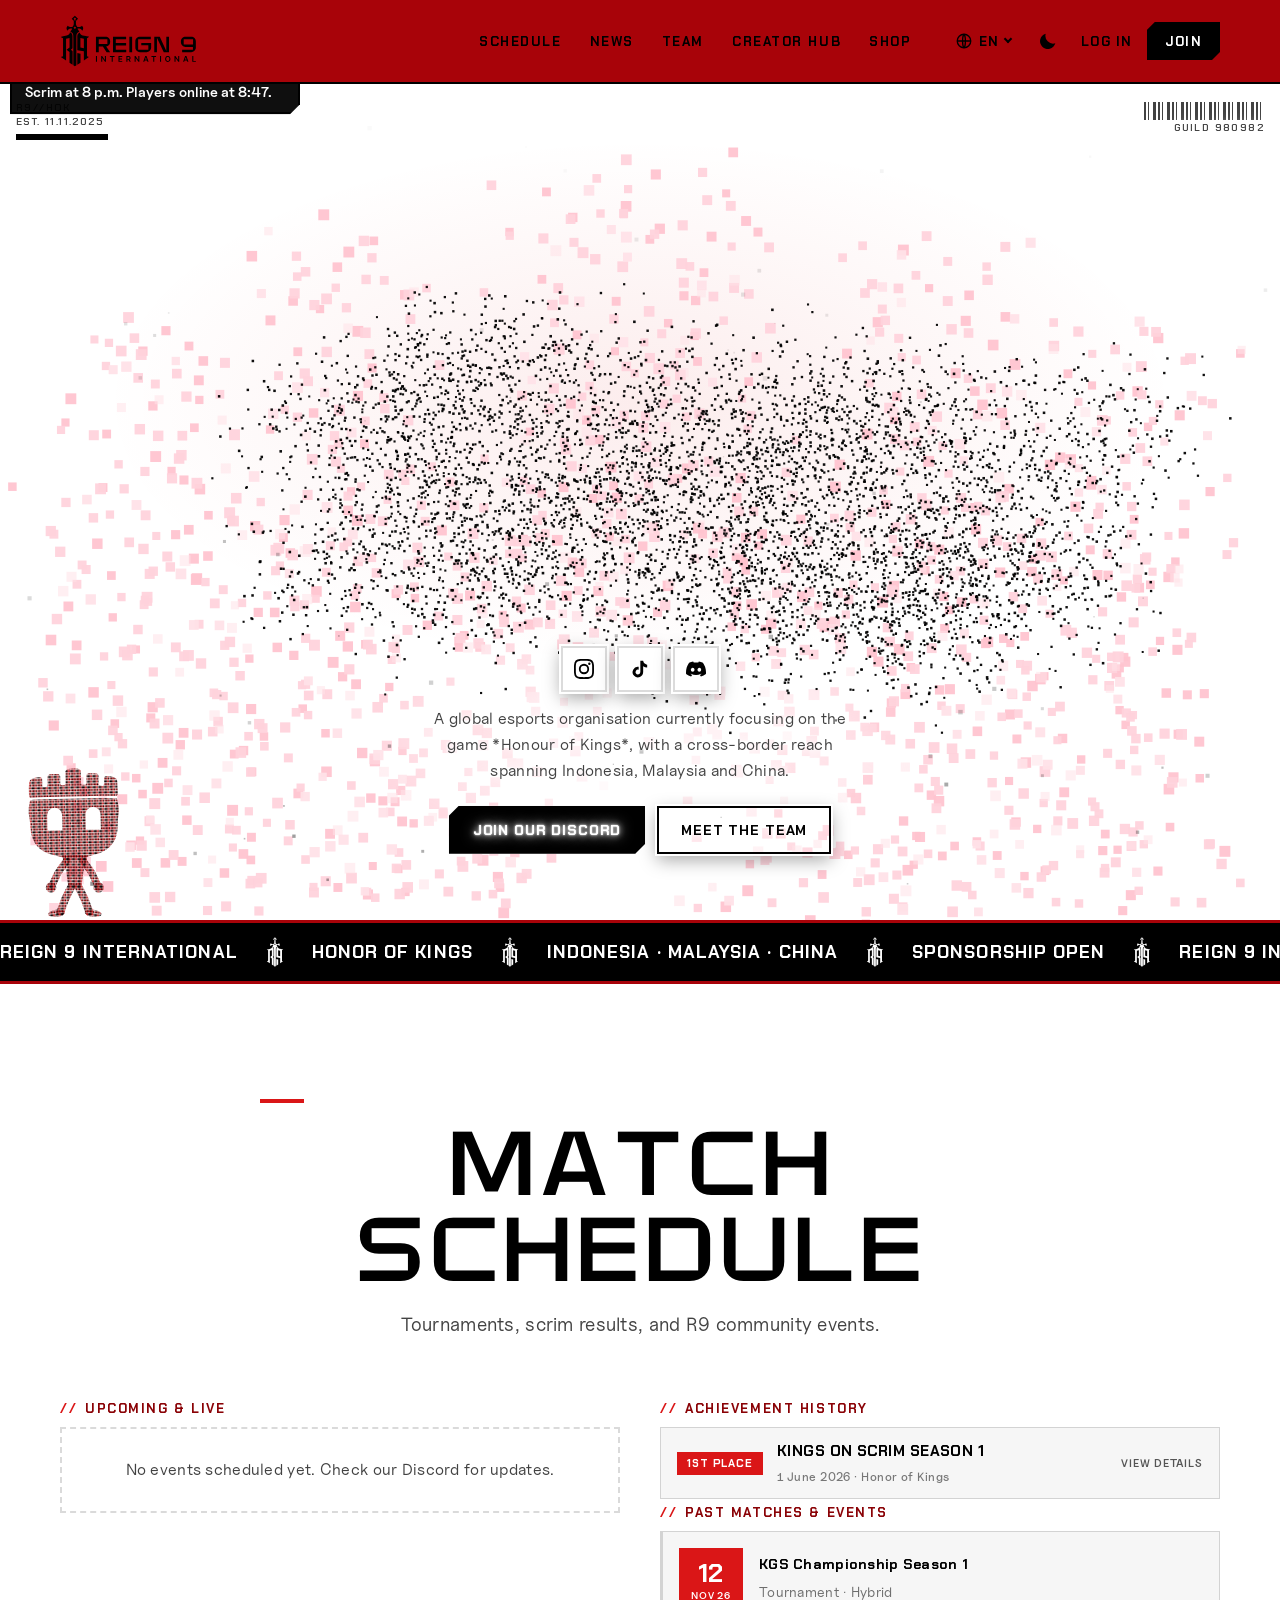
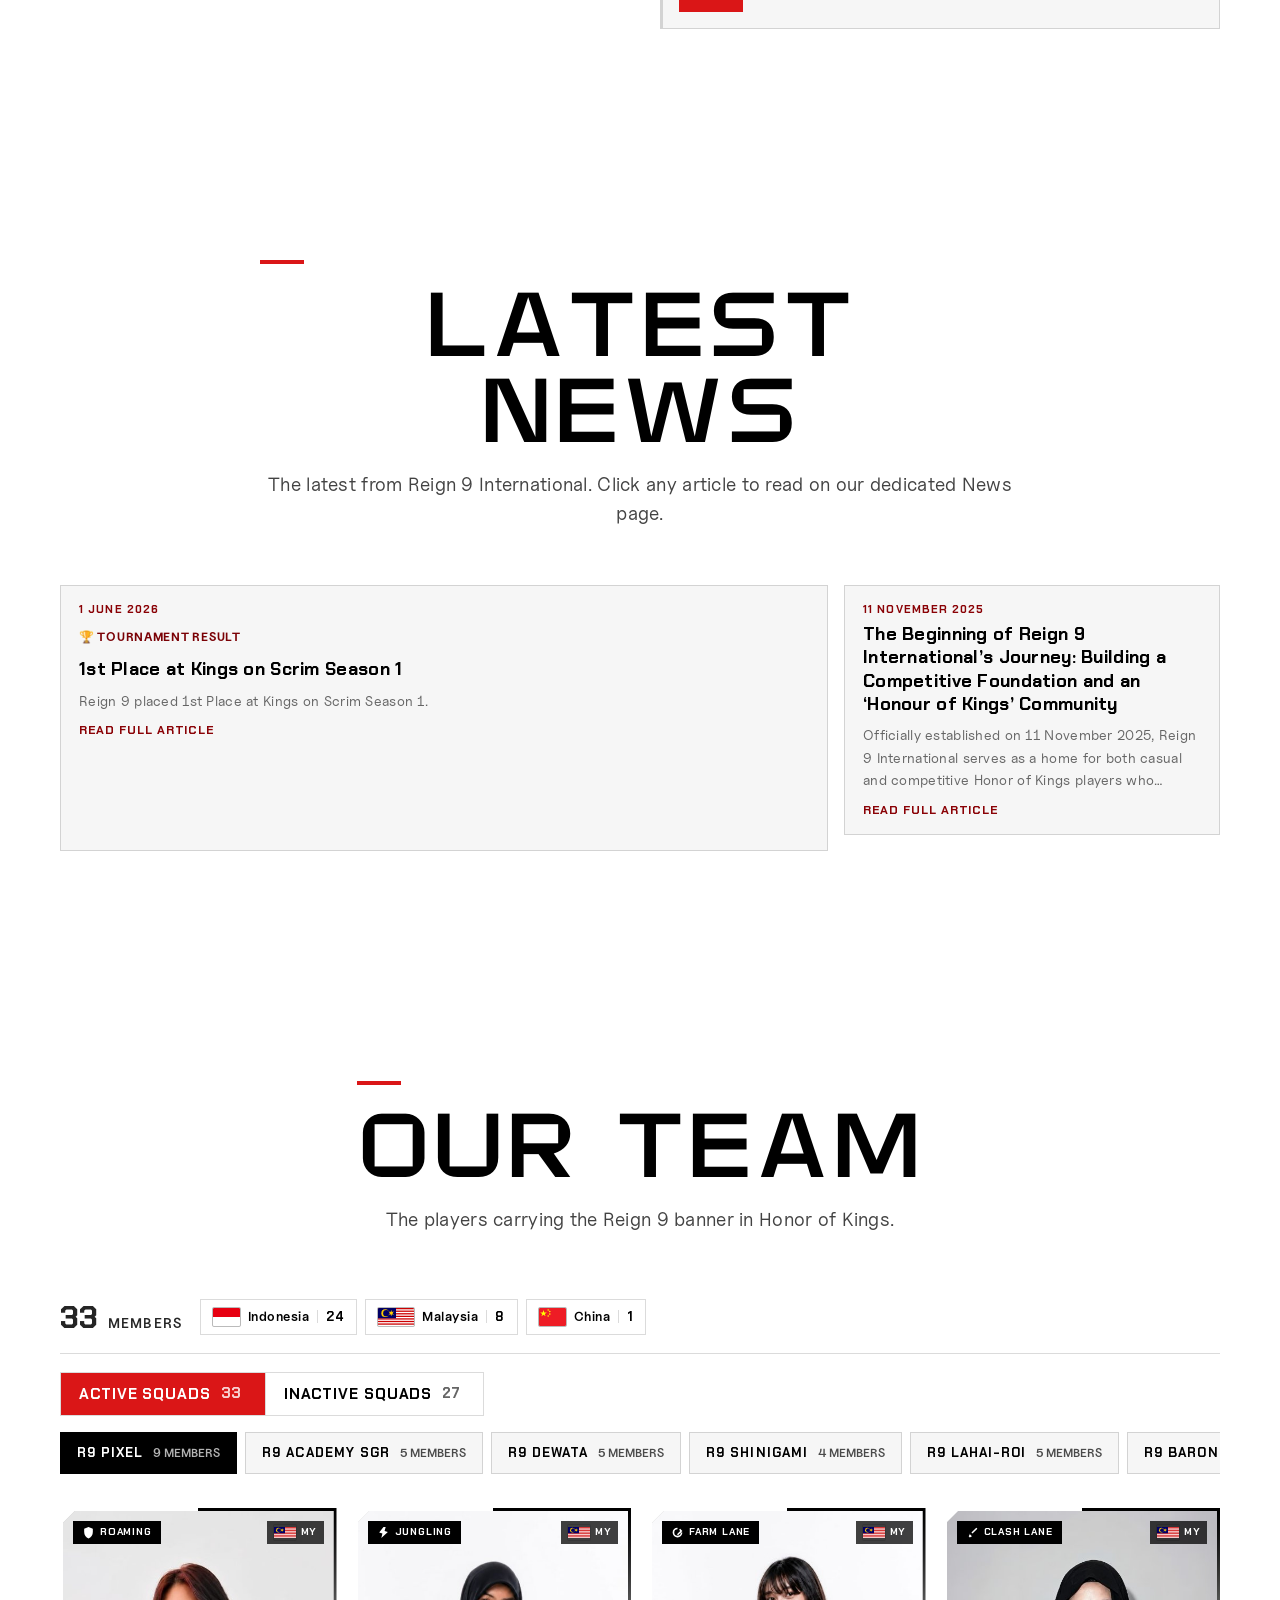
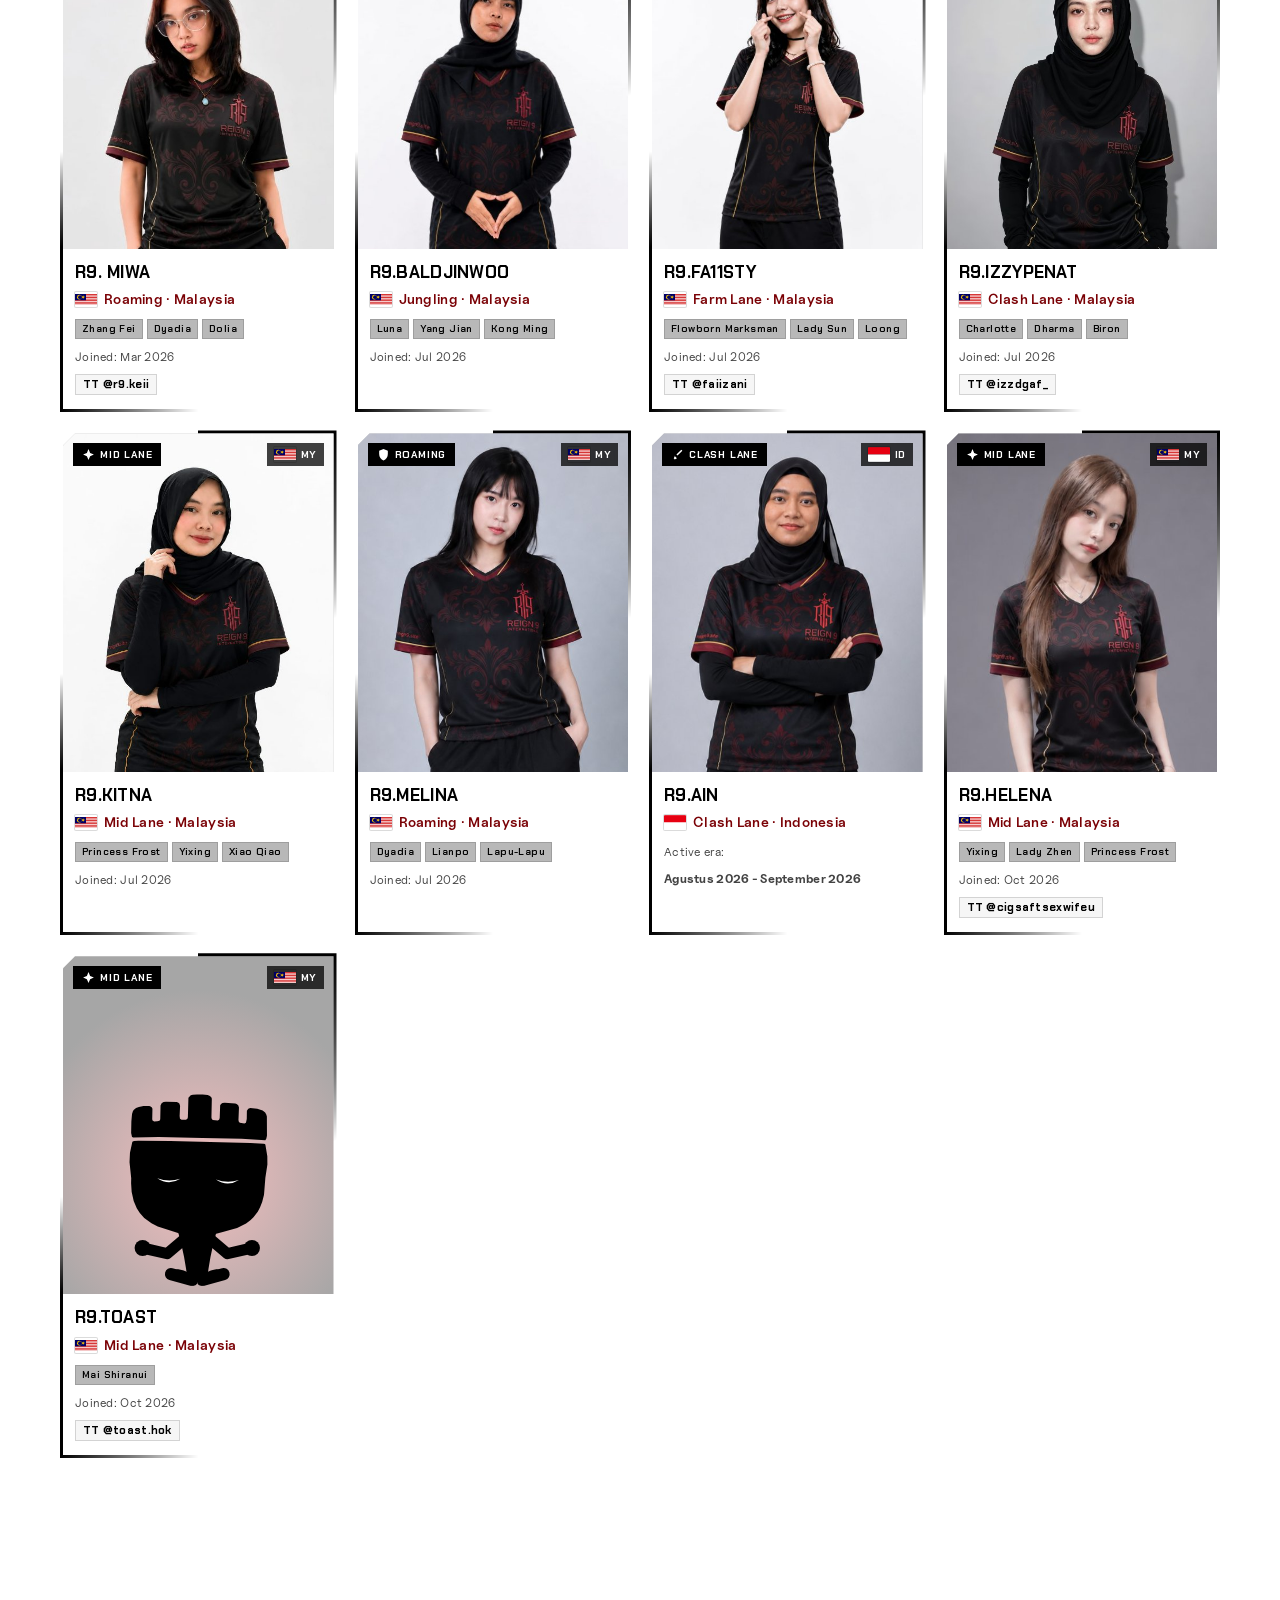
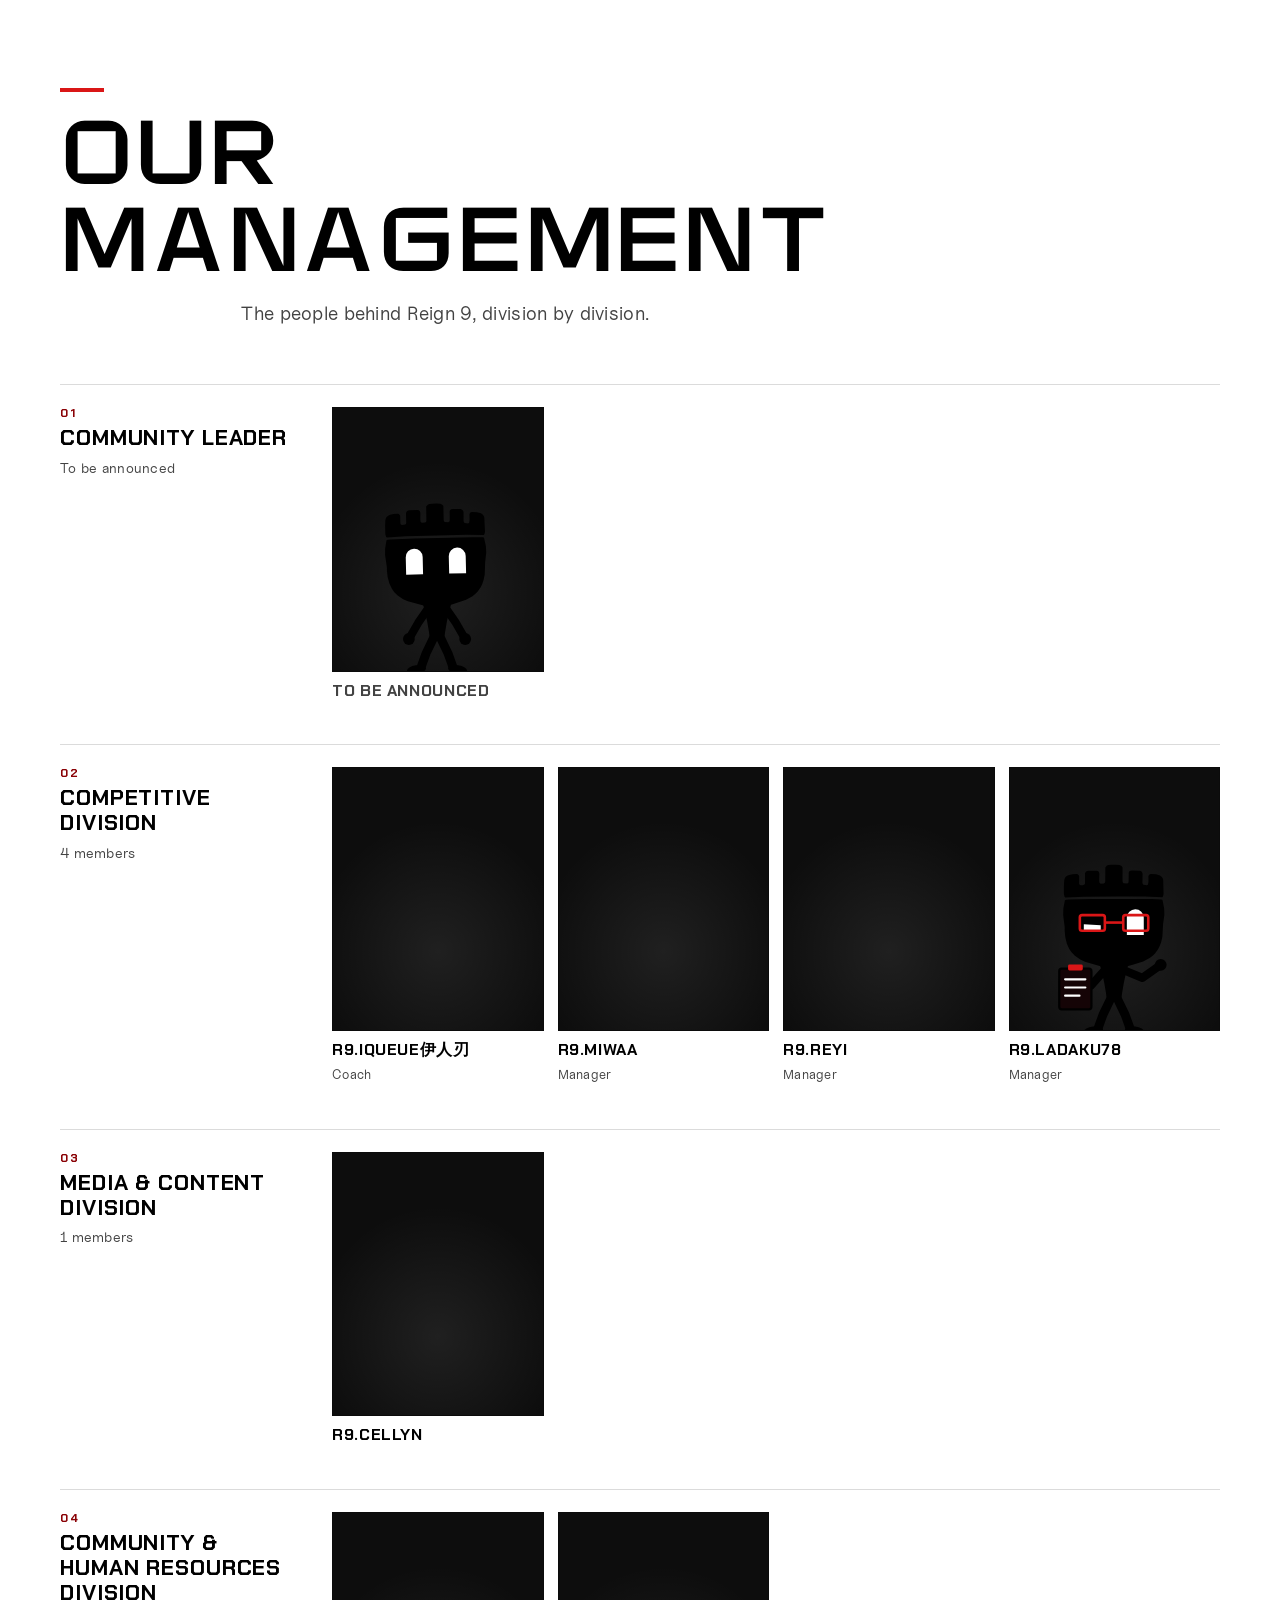
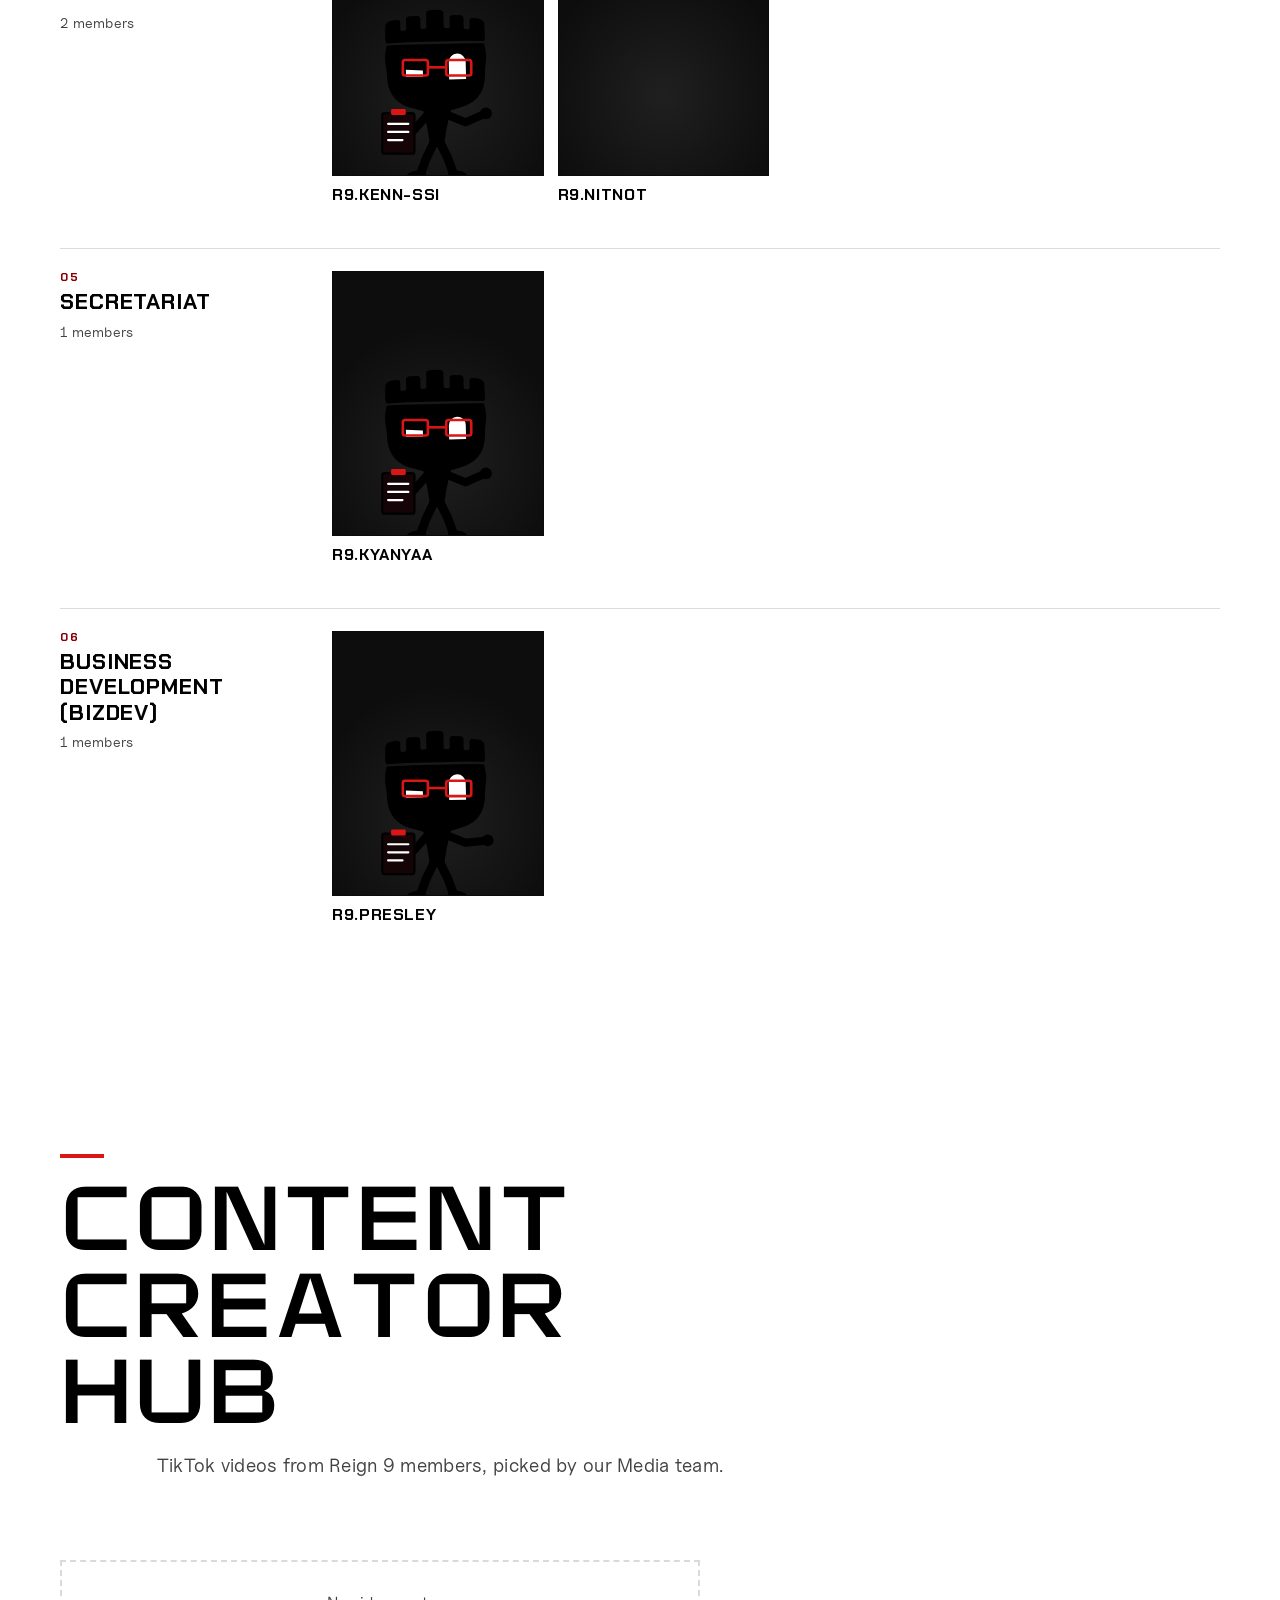
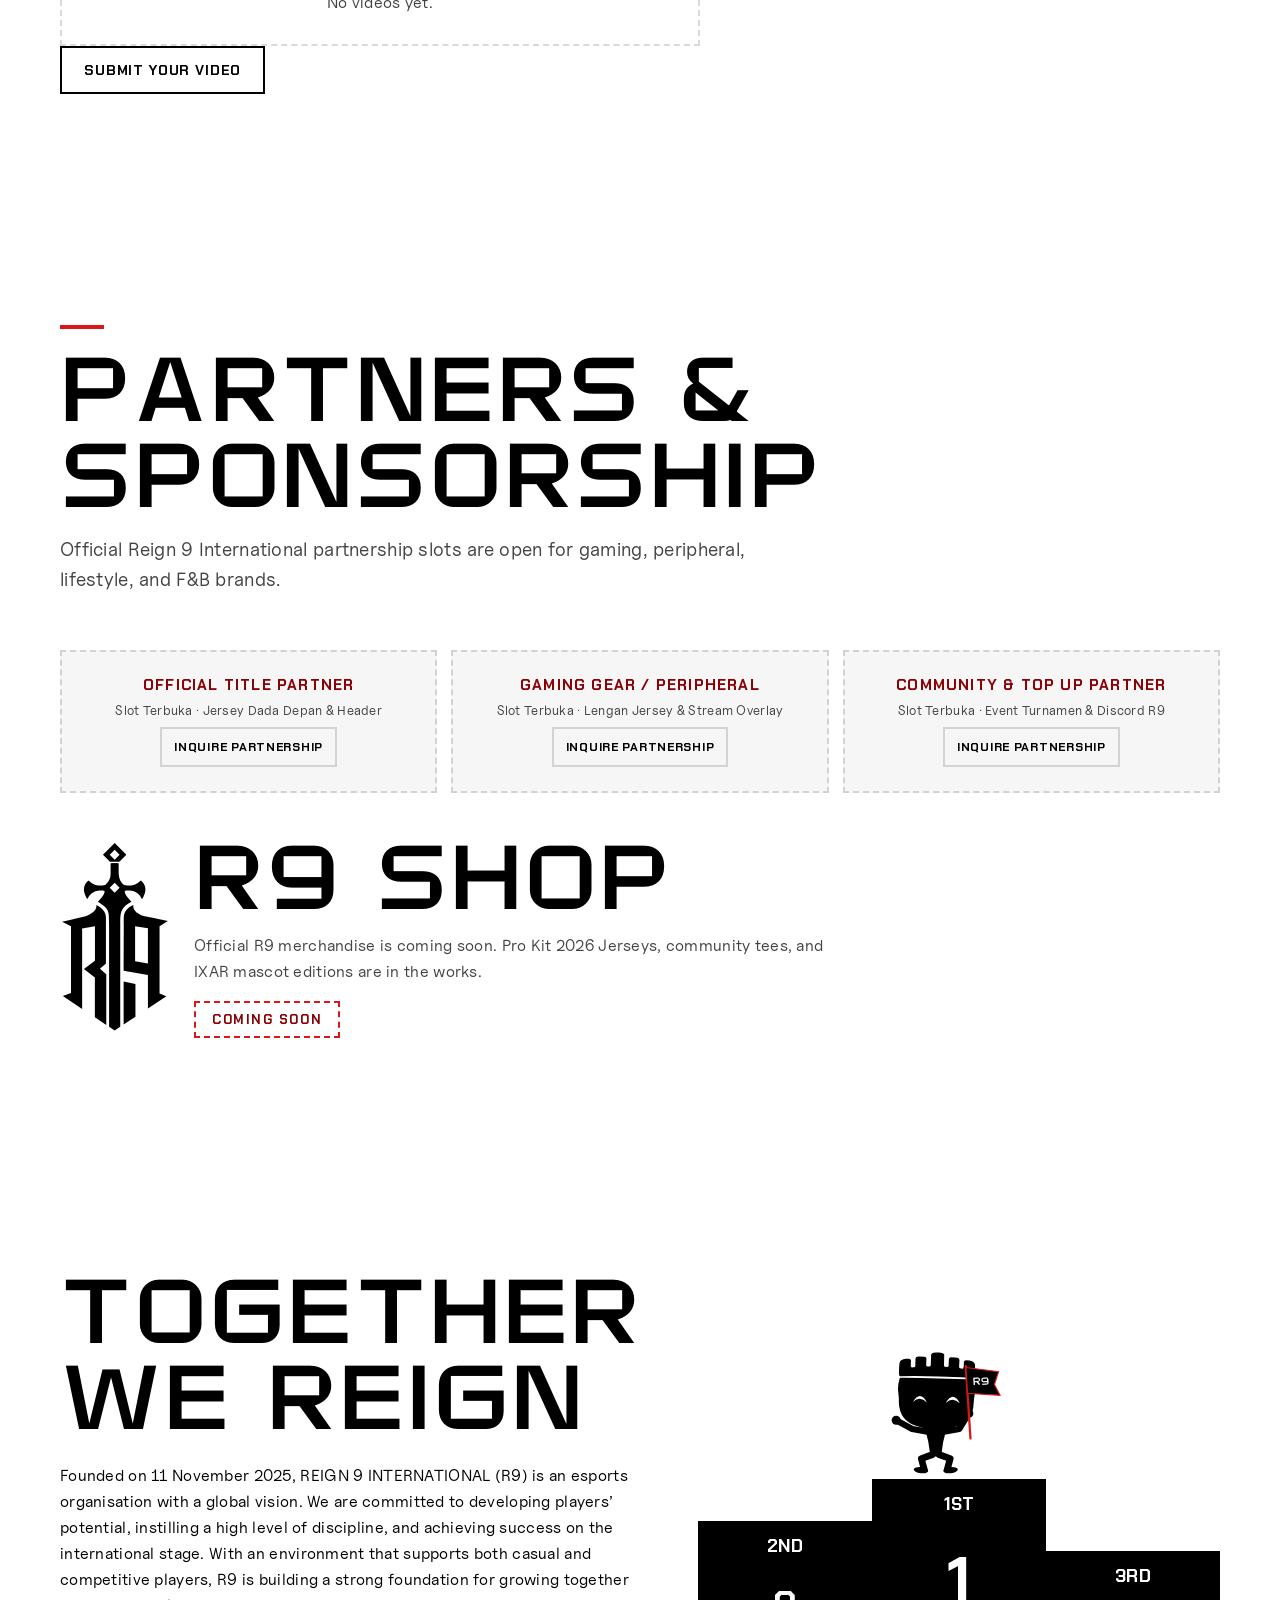
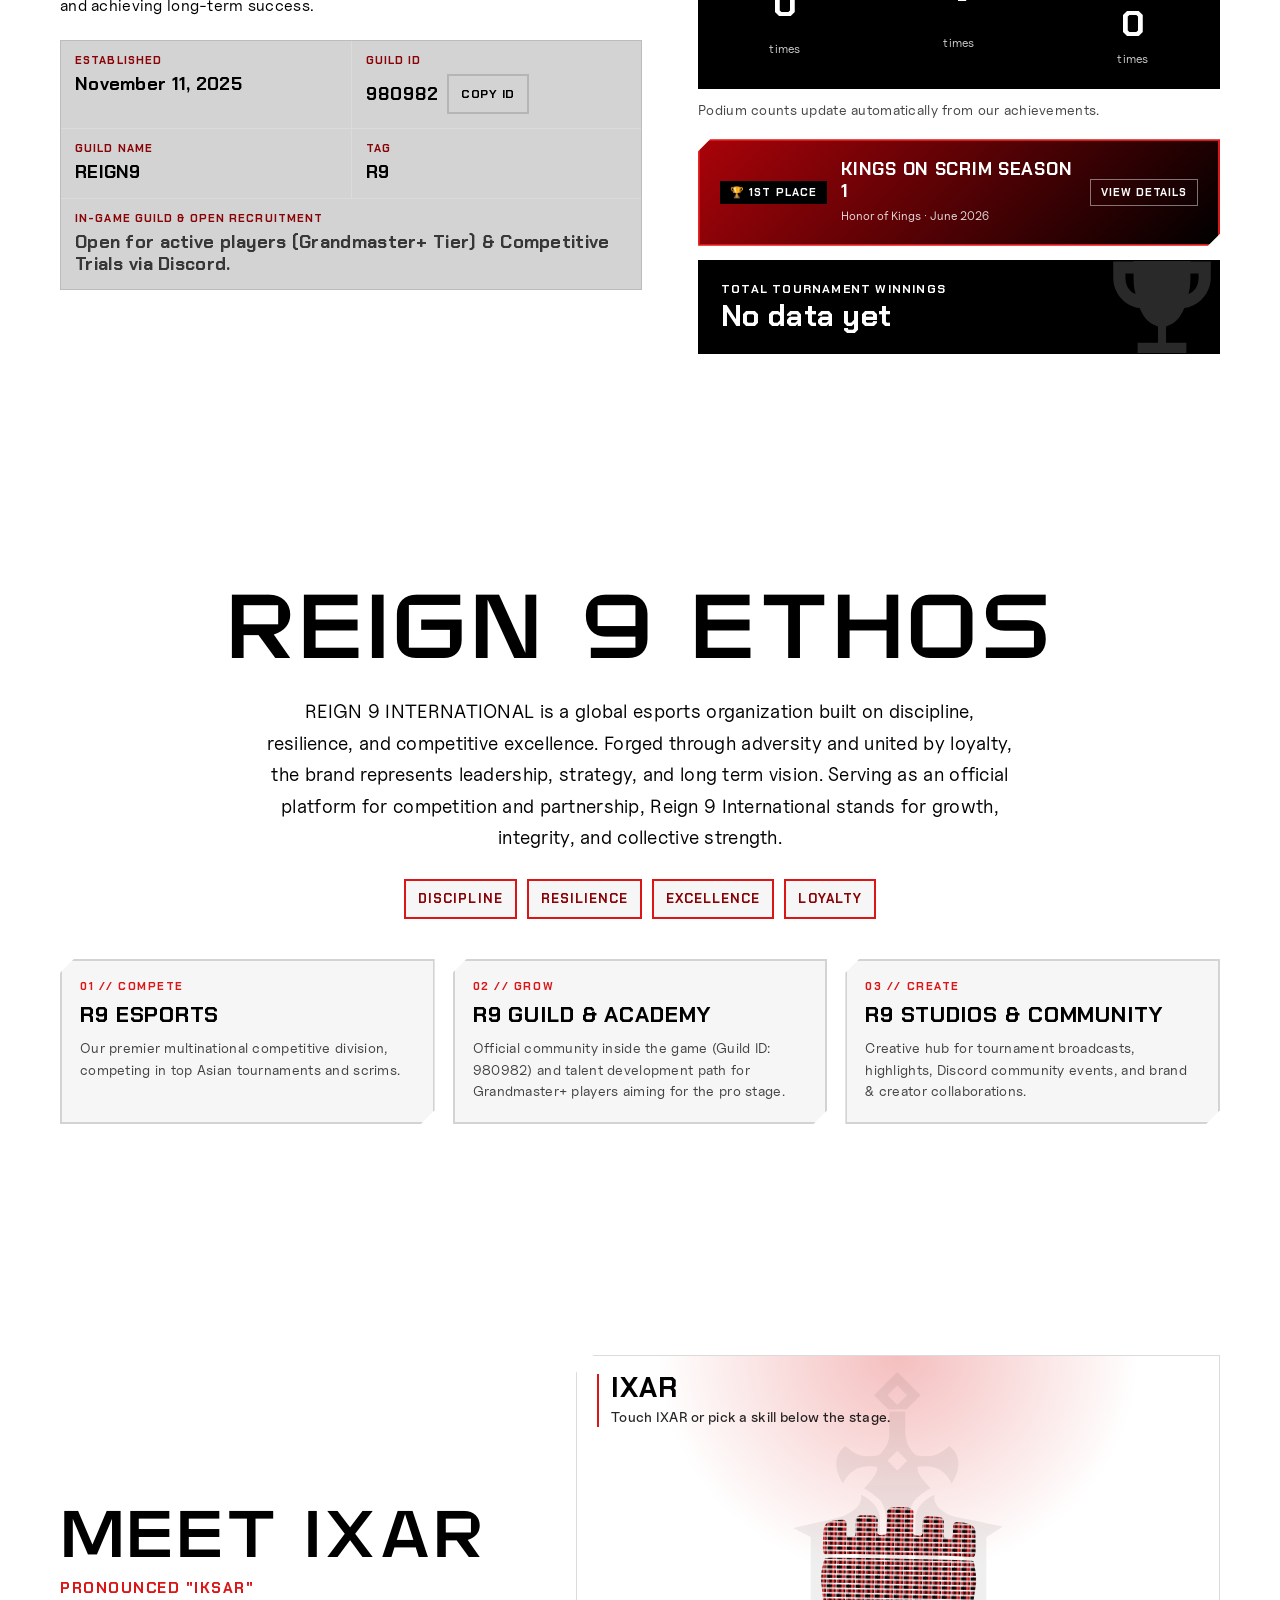
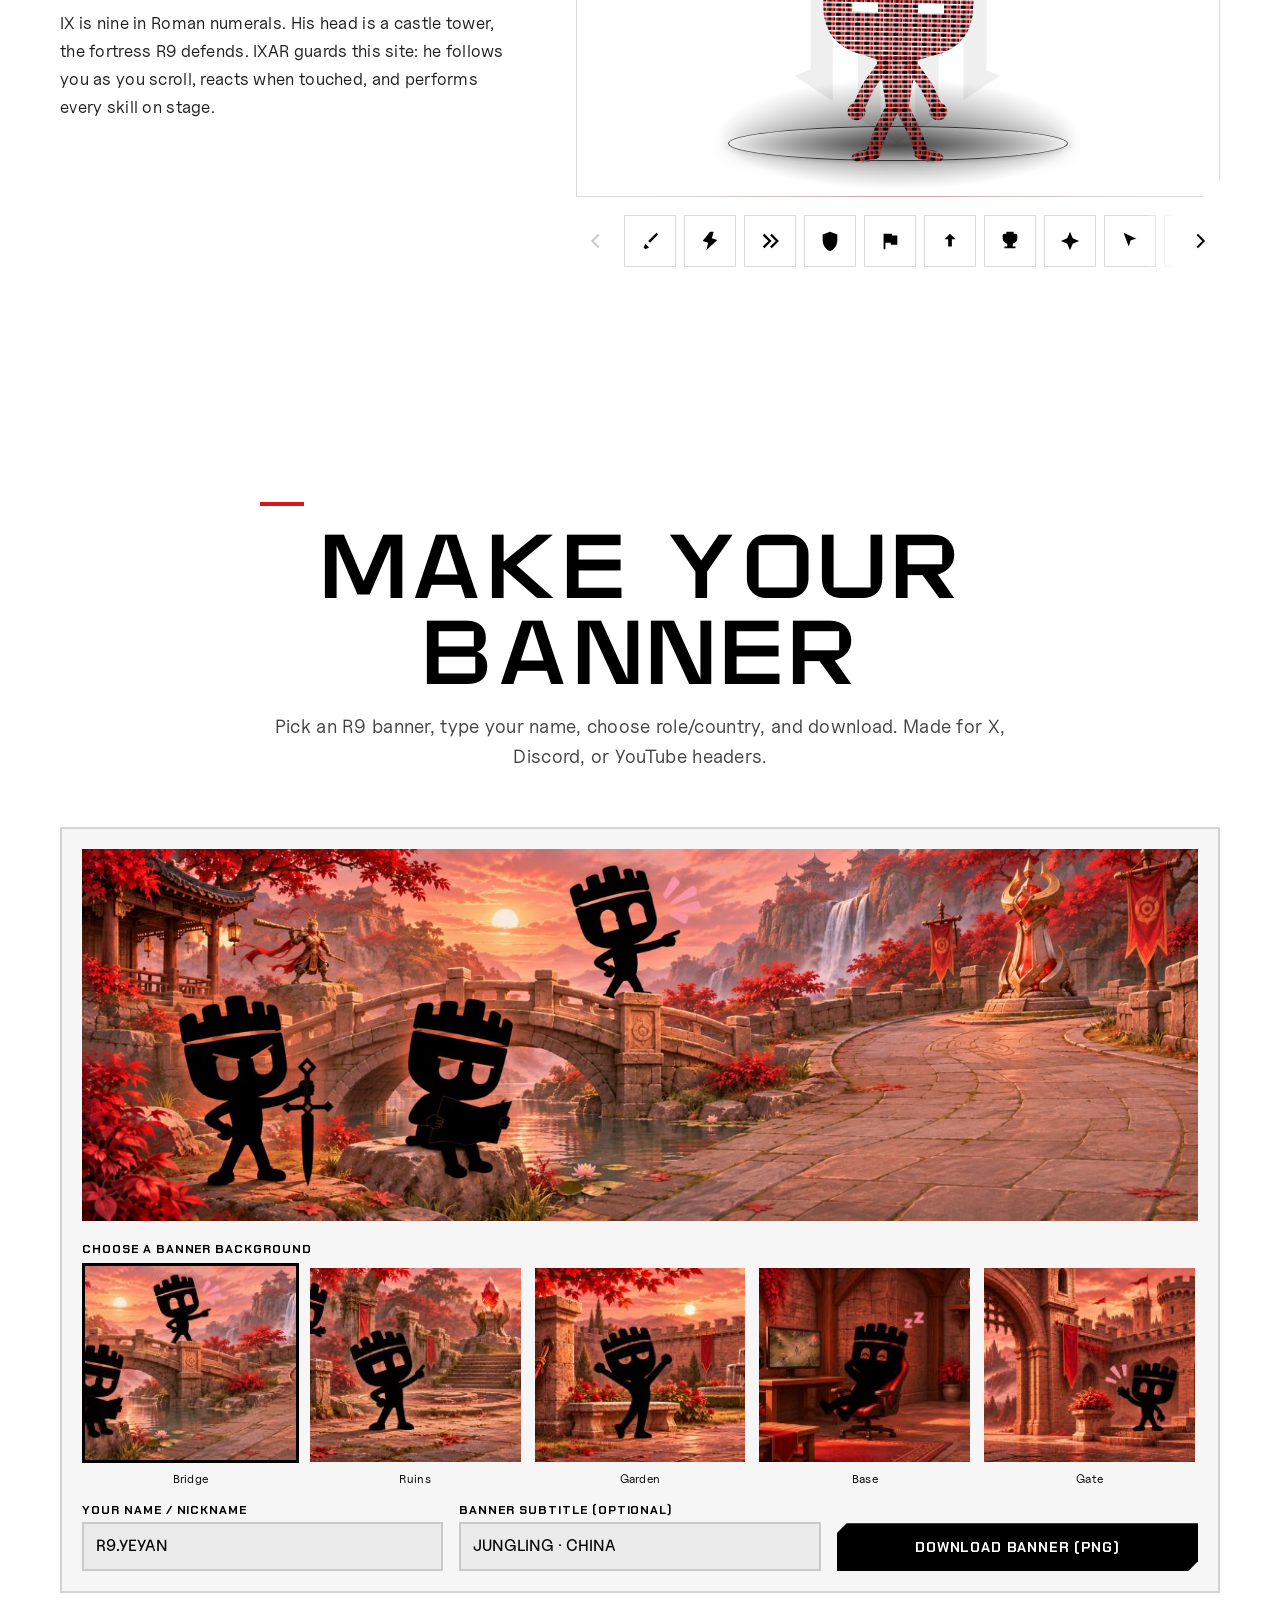
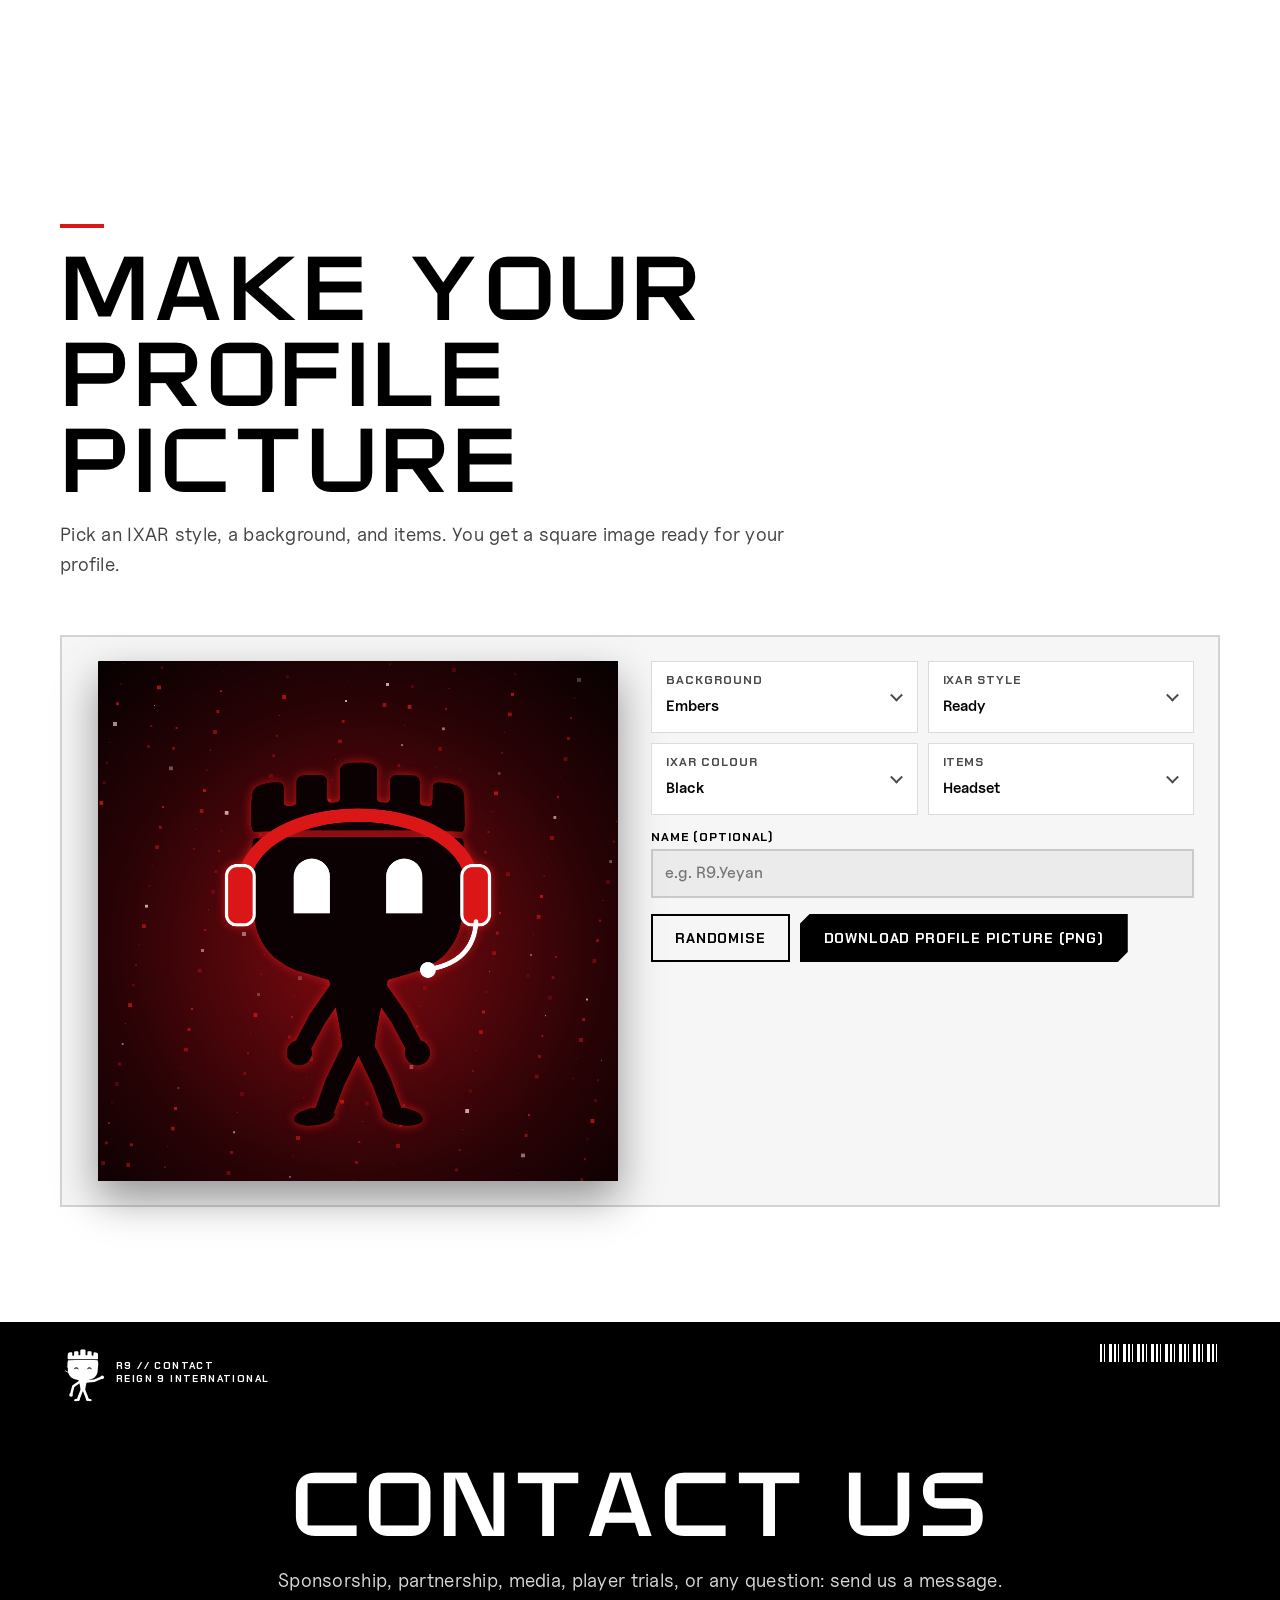
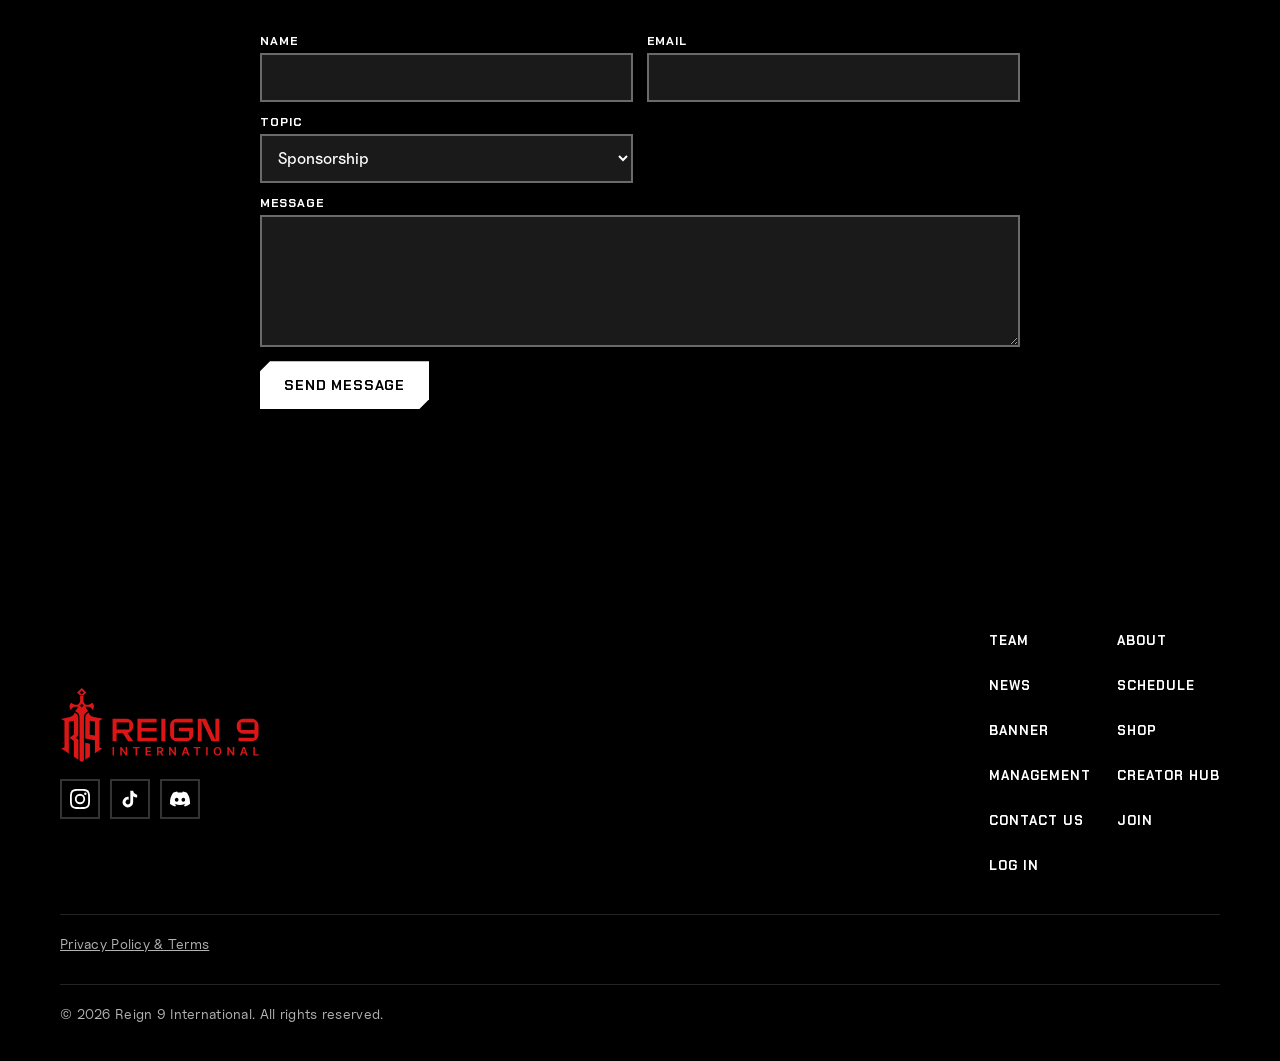
==== commit c4a11598: "Bracket turnamen internal tampil di Jadwal & Prestasi" ====
--- a/index.html
+++ b/index.html
@@ -21,8 +21,8 @@
 <link rel="icon" href="gambar/favicon.svg" type="image/svg+xml">
 <link rel="preload" href="font/Reign9Display-Regular.otf" as="font" type="font/otf" crossorigin>
 <link rel="preload" href="font/oxanium-500.woff2" as="font" type="font/woff2" crossorigin>
-<link rel="stylesheet" href="font/font.css?v=2611130849">
-<link rel="stylesheet" href="gaya.css?v=2611130849">
+<link rel="stylesheet" href="font/font.css?v=2611131454">
+<link rel="stylesheet" href="gaya.css?v=2611131454">
 </head>
 <body>
 <!-- Sprite SVG Logo disematkan langsung agar dibuka lewat file:// (klik 2x index.html) tetap jalan 100% tanpa kena blokir CORS browser -->
@@ -121,6 +121,7 @@
       <h2 id="judul-jadwal" class="judul" data-i18n-html="jadwal.judul">Match <span class="aksen-merah" data-i18n="tambahan.Schedule">Schedule</span></h2>
       <p data-i18n="jadwal.sub">Turnamen, hasil scrim, dan acara komunitas R9.</p>
     </div>
+    <div class="bracket-wadah" data-bracket hidden></div>
     <div class="jadwal__isi">
       <div>
         <h3 class="sub-judul" data-i18n="jadwal.akan">Akan datang & Live</h3>
@@ -482,12 +483,12 @@
   <p class="kaki__hak" data-i18n="kaki.hak">© 2026 Reign 9 International.</p>
 </footer>
 
-<script src="bahasa.js?v=2611130849"></script>
-<script src="cuitan-ixar.js?v=2611130849"></script>
-<script src="ixar.js?v=2611130849"></script>
-<script src="desain-model.js?v=2611130849"></script>
-<script src="desain.js?v=2611130849"></script>
-<script src="app.js?v=2611130849"></script>
-<script src="bagian-baru.js?v=2611130849"></script>
+<script src="bahasa.js?v=2611131454"></script>
+<script src="cuitan-ixar.js?v=2611131454"></script>
+<script src="ixar.js?v=2611131454"></script>
+<script src="desain-model.js?v=2611131454"></script>
+<script src="desain.js?v=2611131454"></script>
+<script src="app.js?v=2611131454"></script>
+<script src="bagian-baru.js?v=2611131454"></script>
 </body>
 </html>
--- a/gaya.css
+++ b/gaya.css
@@ -1183,3 +1183,20 @@
 .atas--turun { box-shadow: 0 10px 30px rgba(0, 0, 0, .35); }
 .atas__menu > a.aktif::after { transform: scaleX(1) !important; }
 .atas__bilah a.aktif { border-bottom-color: #000 !important; }
+
+/* ---------- bracket turnamen internal ---------- */
+.bracket-wadah { display: grid; gap: 28px; margin-bottom: 40px; }
+.bracket-web header { display: flex; flex-wrap: wrap; justify-content: space-between; align-items: baseline; gap: 8px; margin-bottom: 12px; }
+.bracket-web header span { color: var(--teks-redup); font-size: 14px; }
+.bracket { display: grid; grid-auto-flow: column; grid-auto-columns: minmax(170px, 1fr); gap: 18px; overflow-x: auto; padding-bottom: 8px; }
+.br-ronde { display: grid; grid-template-rows: auto 1fr; gap: 10px; }
+.br-ronde h4 { margin: 0; font: 700 12px/1 var(--sub); letter-spacing: .12em; text-transform: uppercase; color: var(--teks-merah); }
+.br-laga-daftar { display: flex; flex-direction: column; justify-content: space-around; gap: 14px; }
+.br-laga { display: grid; border: 1px solid var(--garis); background: var(--kartu); }
+.br-tim { display: flex; justify-content: space-between; gap: 8px; align-items: center; min-height: 40px; padding: 0 12px; font: 600 14px/1.2 var(--badan); color: var(--teks); }
+.br-tim + .br-tim { border-top: 1px solid var(--garis); }
+.br-tim span { overflow: hidden; text-overflow: ellipsis; white-space: nowrap; }
+.br-tim--menang { background: var(--merah); color: #fff; font-weight: 700; }
+.br-tim--kalah { opacity: .45; }
+.br-tim--kosong { color: var(--teks-redup); font-style: italic; }
+.br-trofi { padding: 18px 14px; text-align: center; font: 700 16px/1.3 var(--sub); border: 2px solid var(--merah); color: var(--teks); background: var(--kartu); }
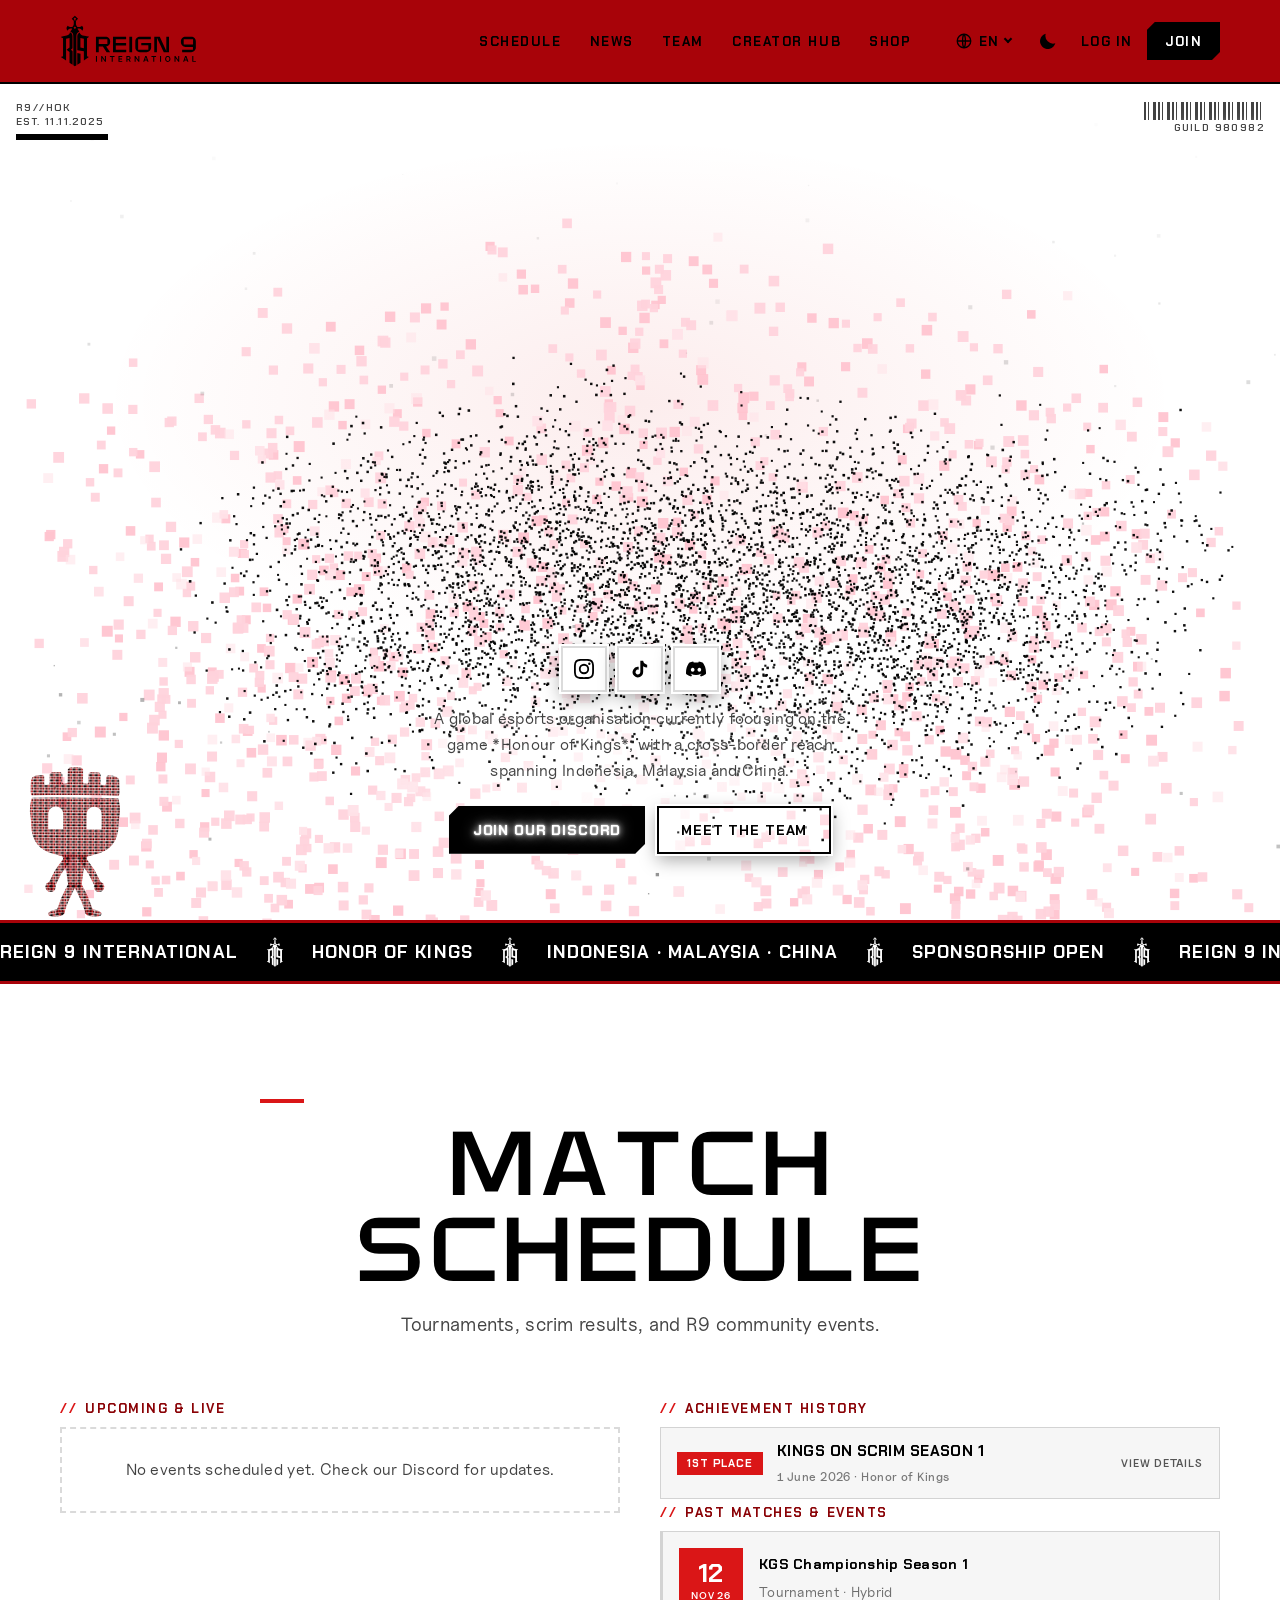
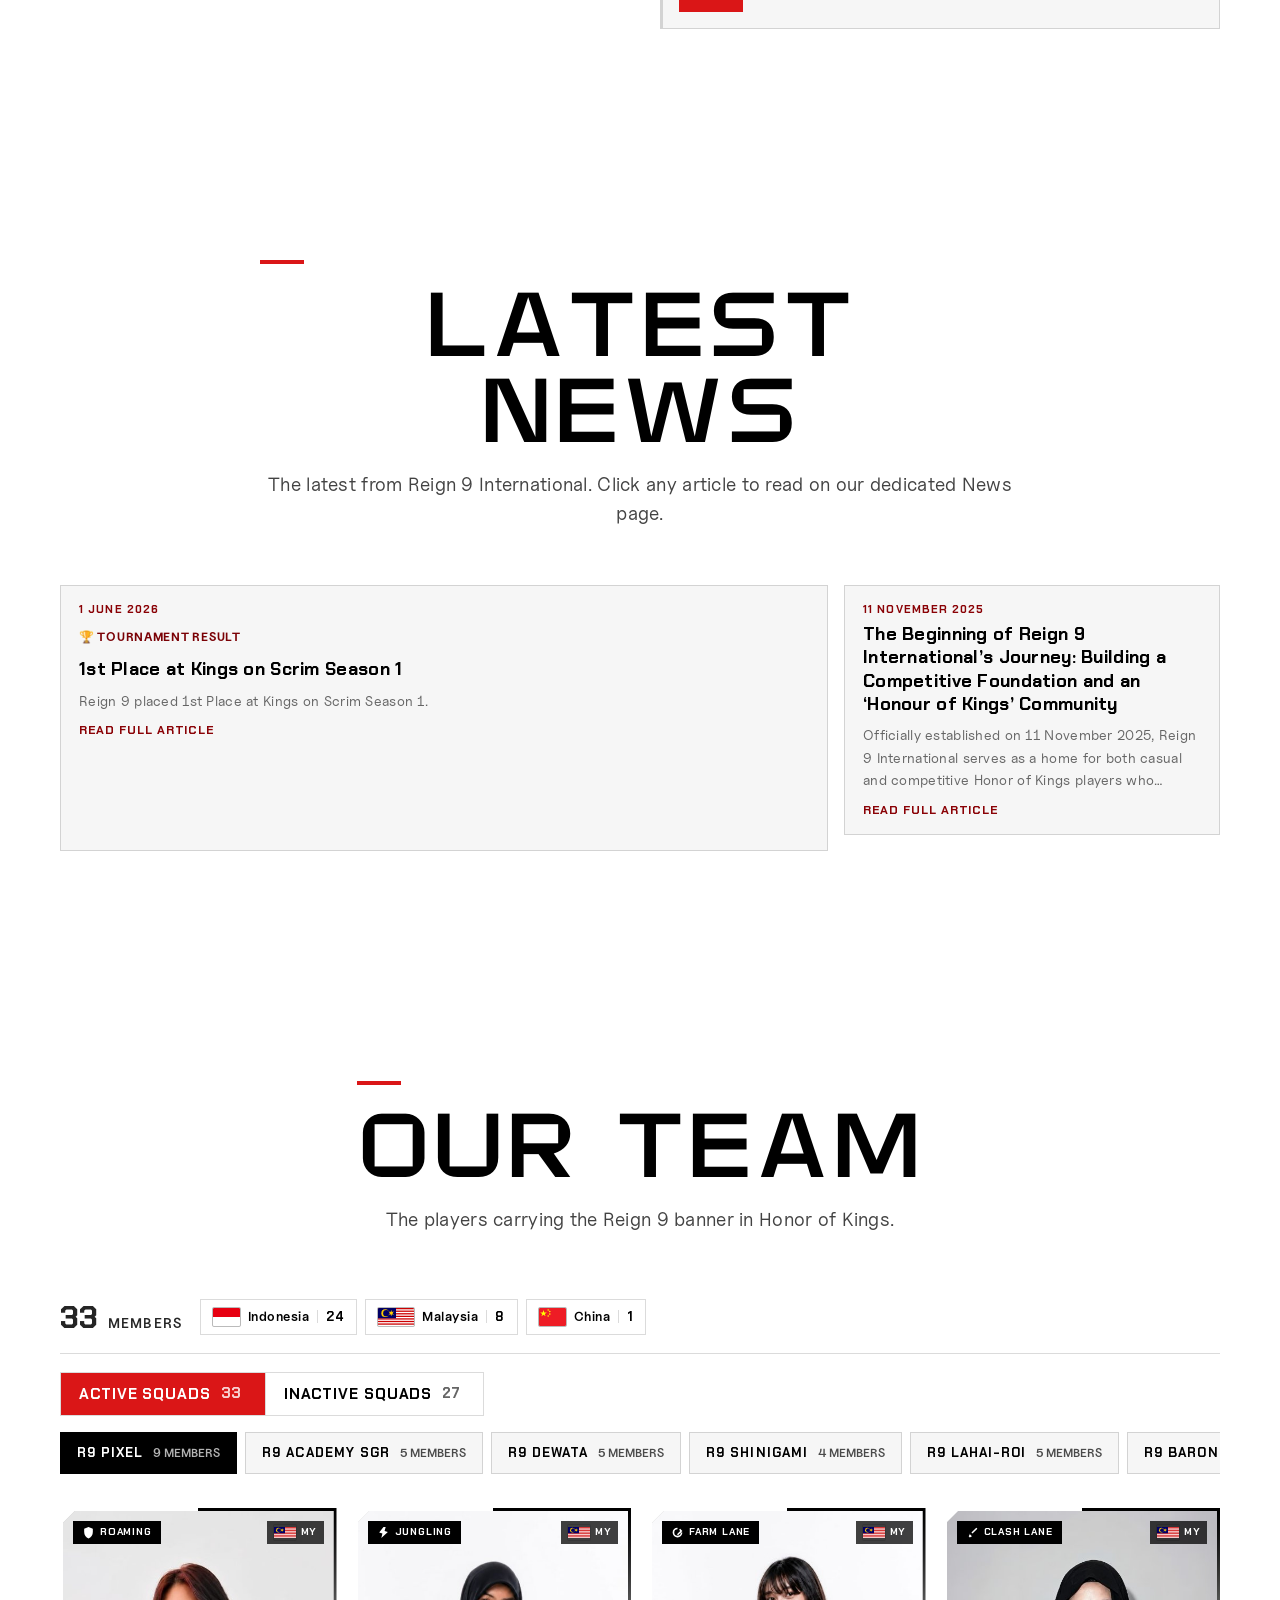
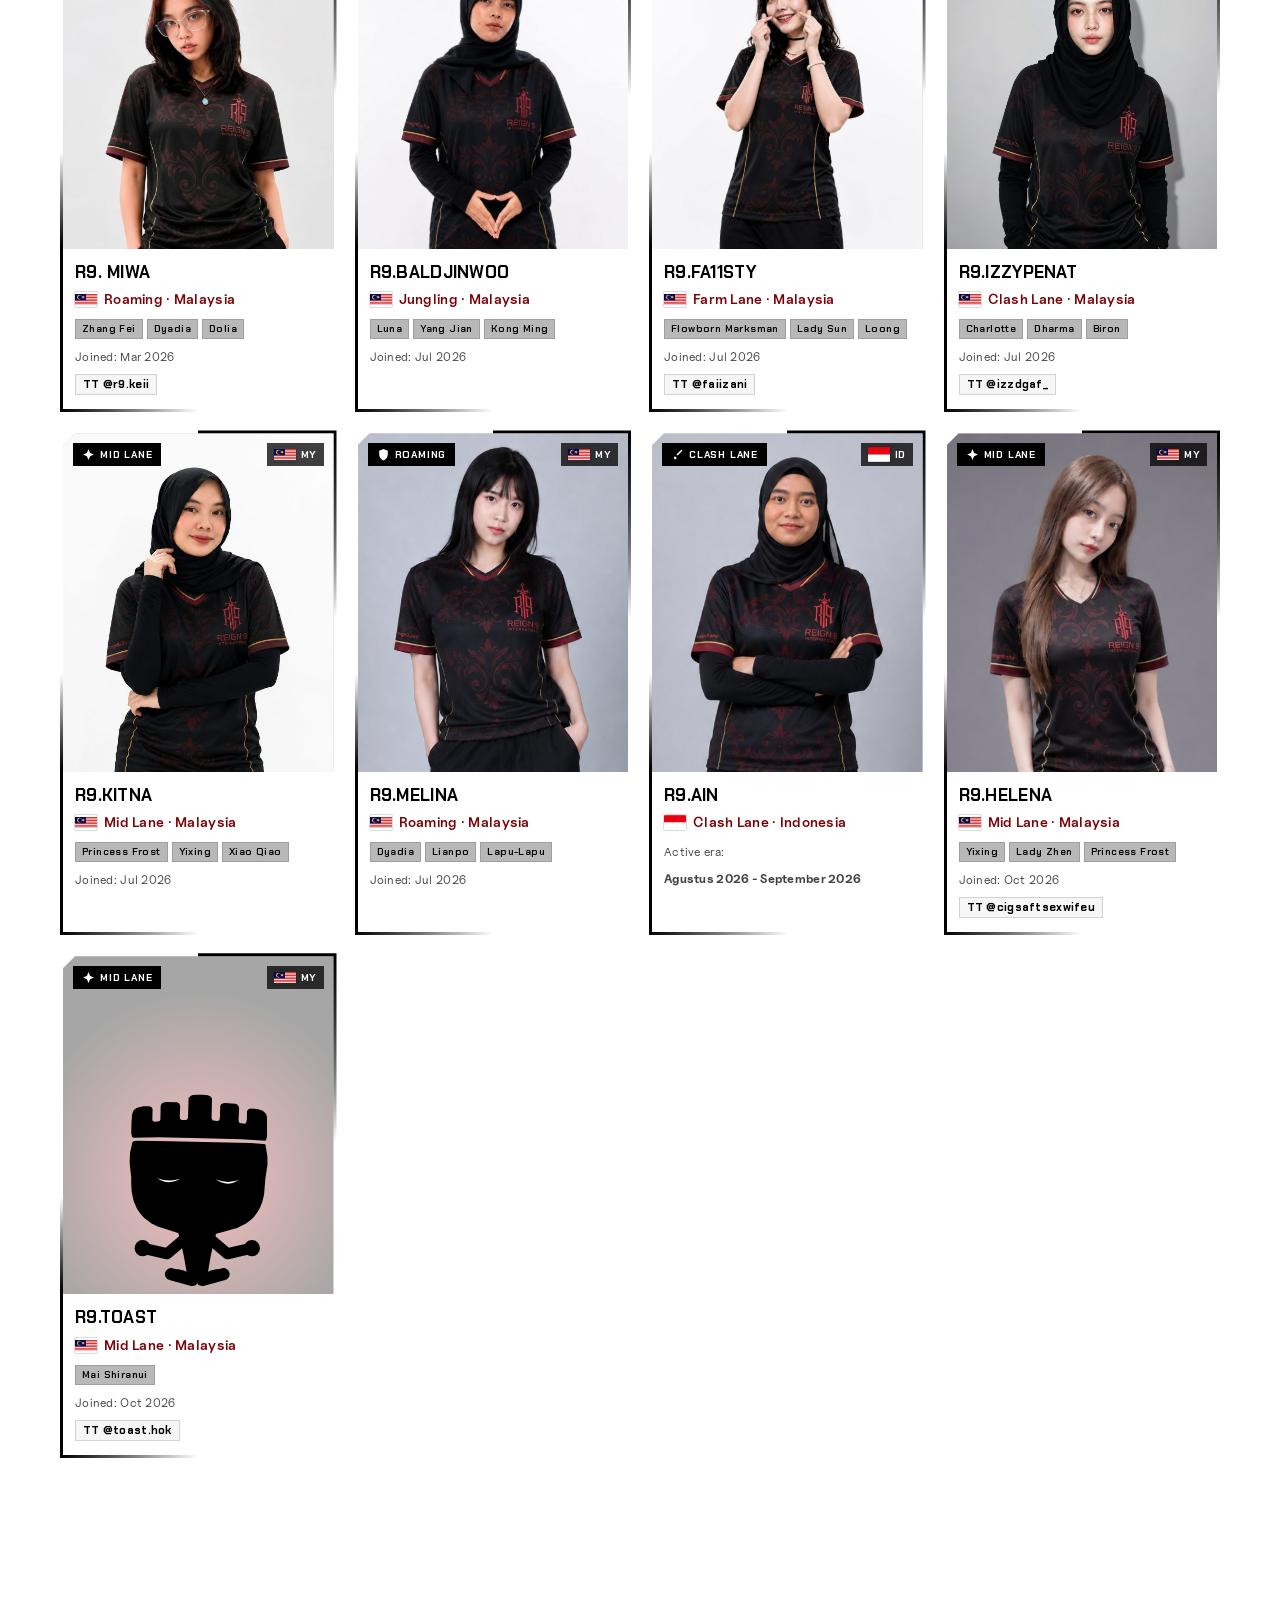
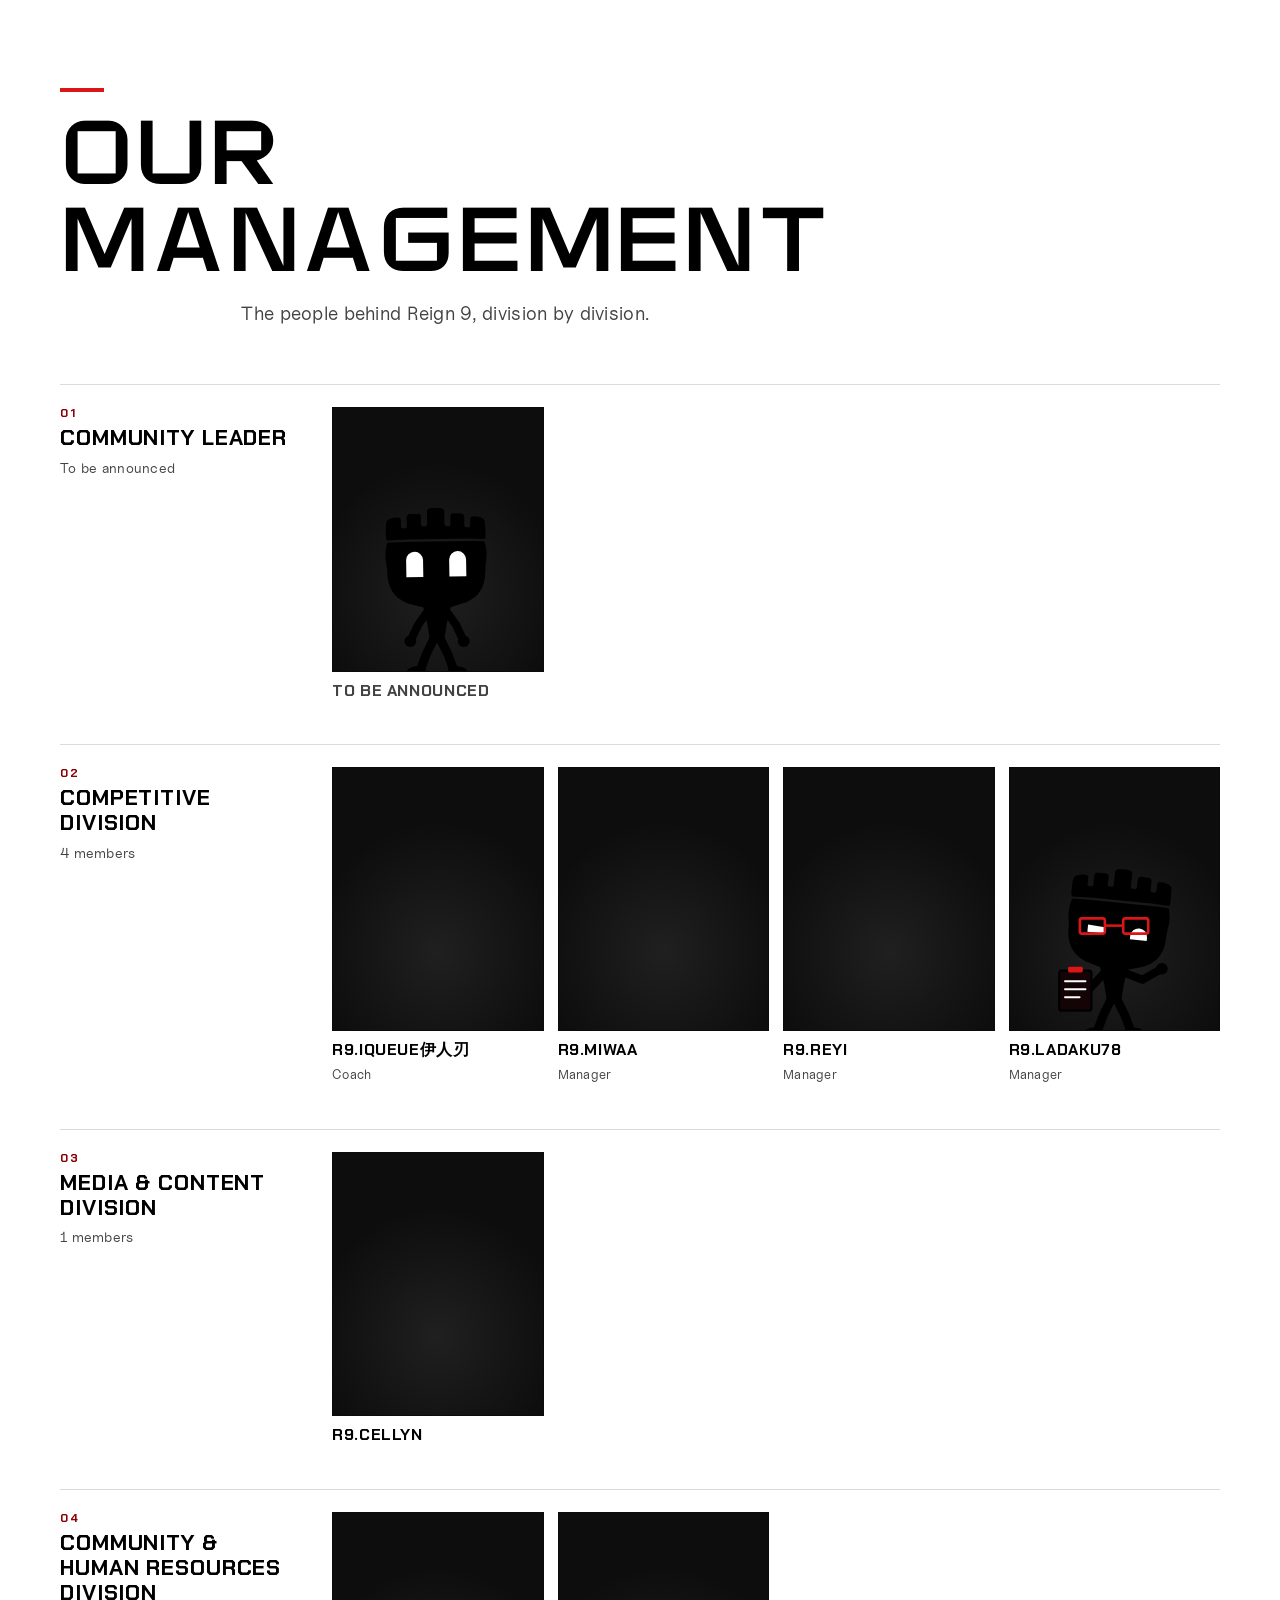
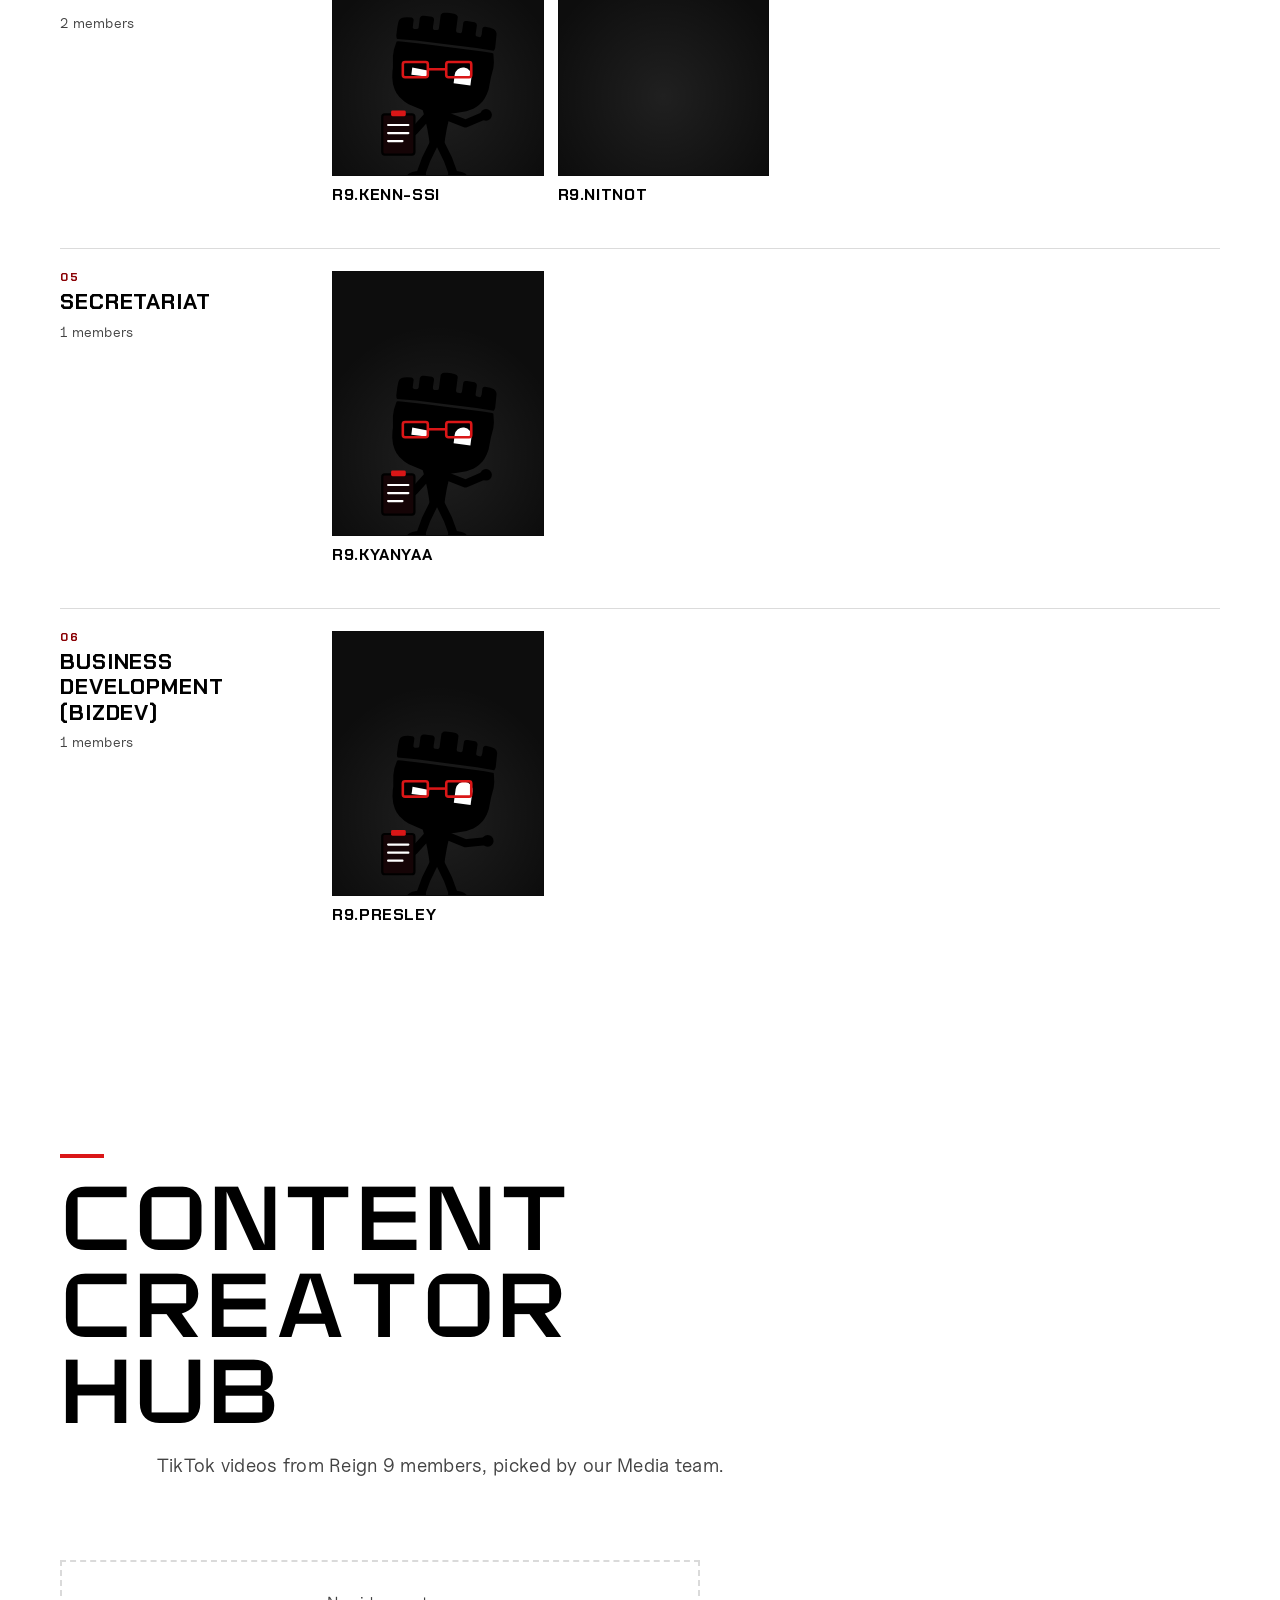
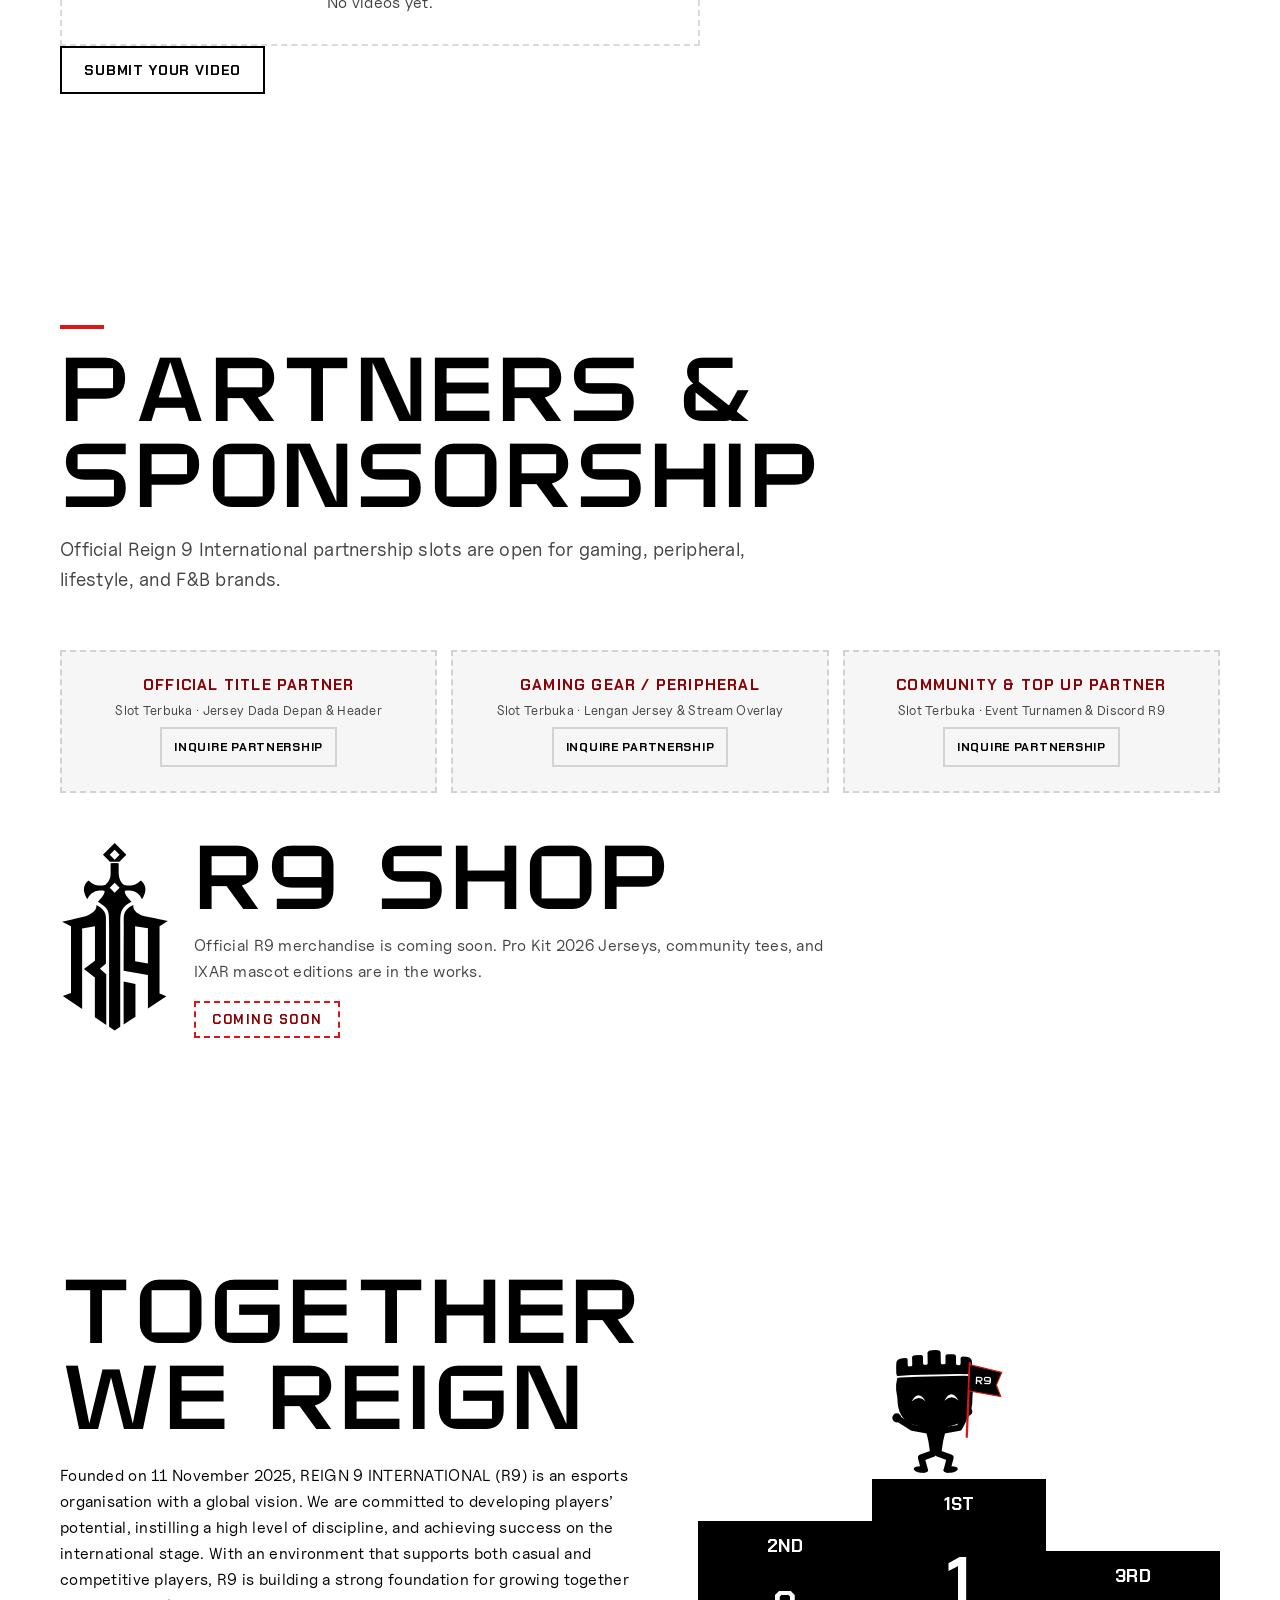
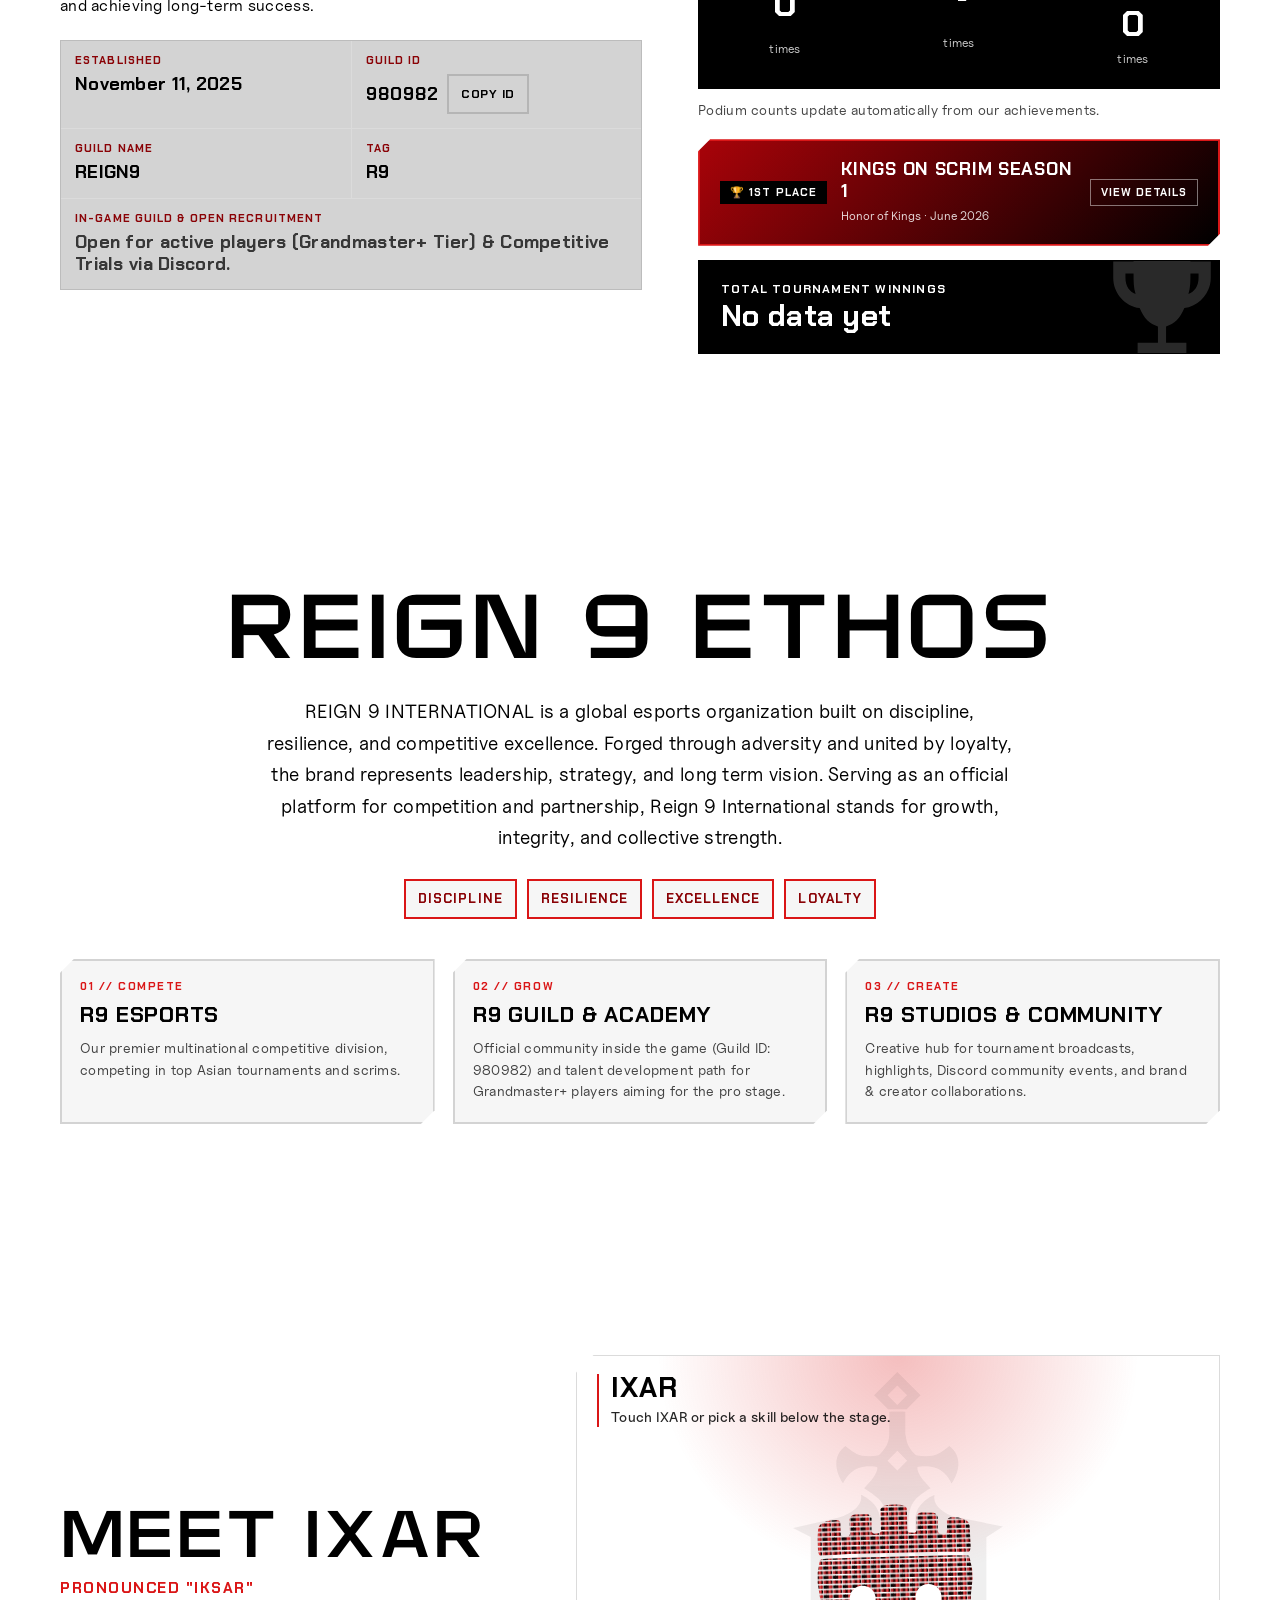
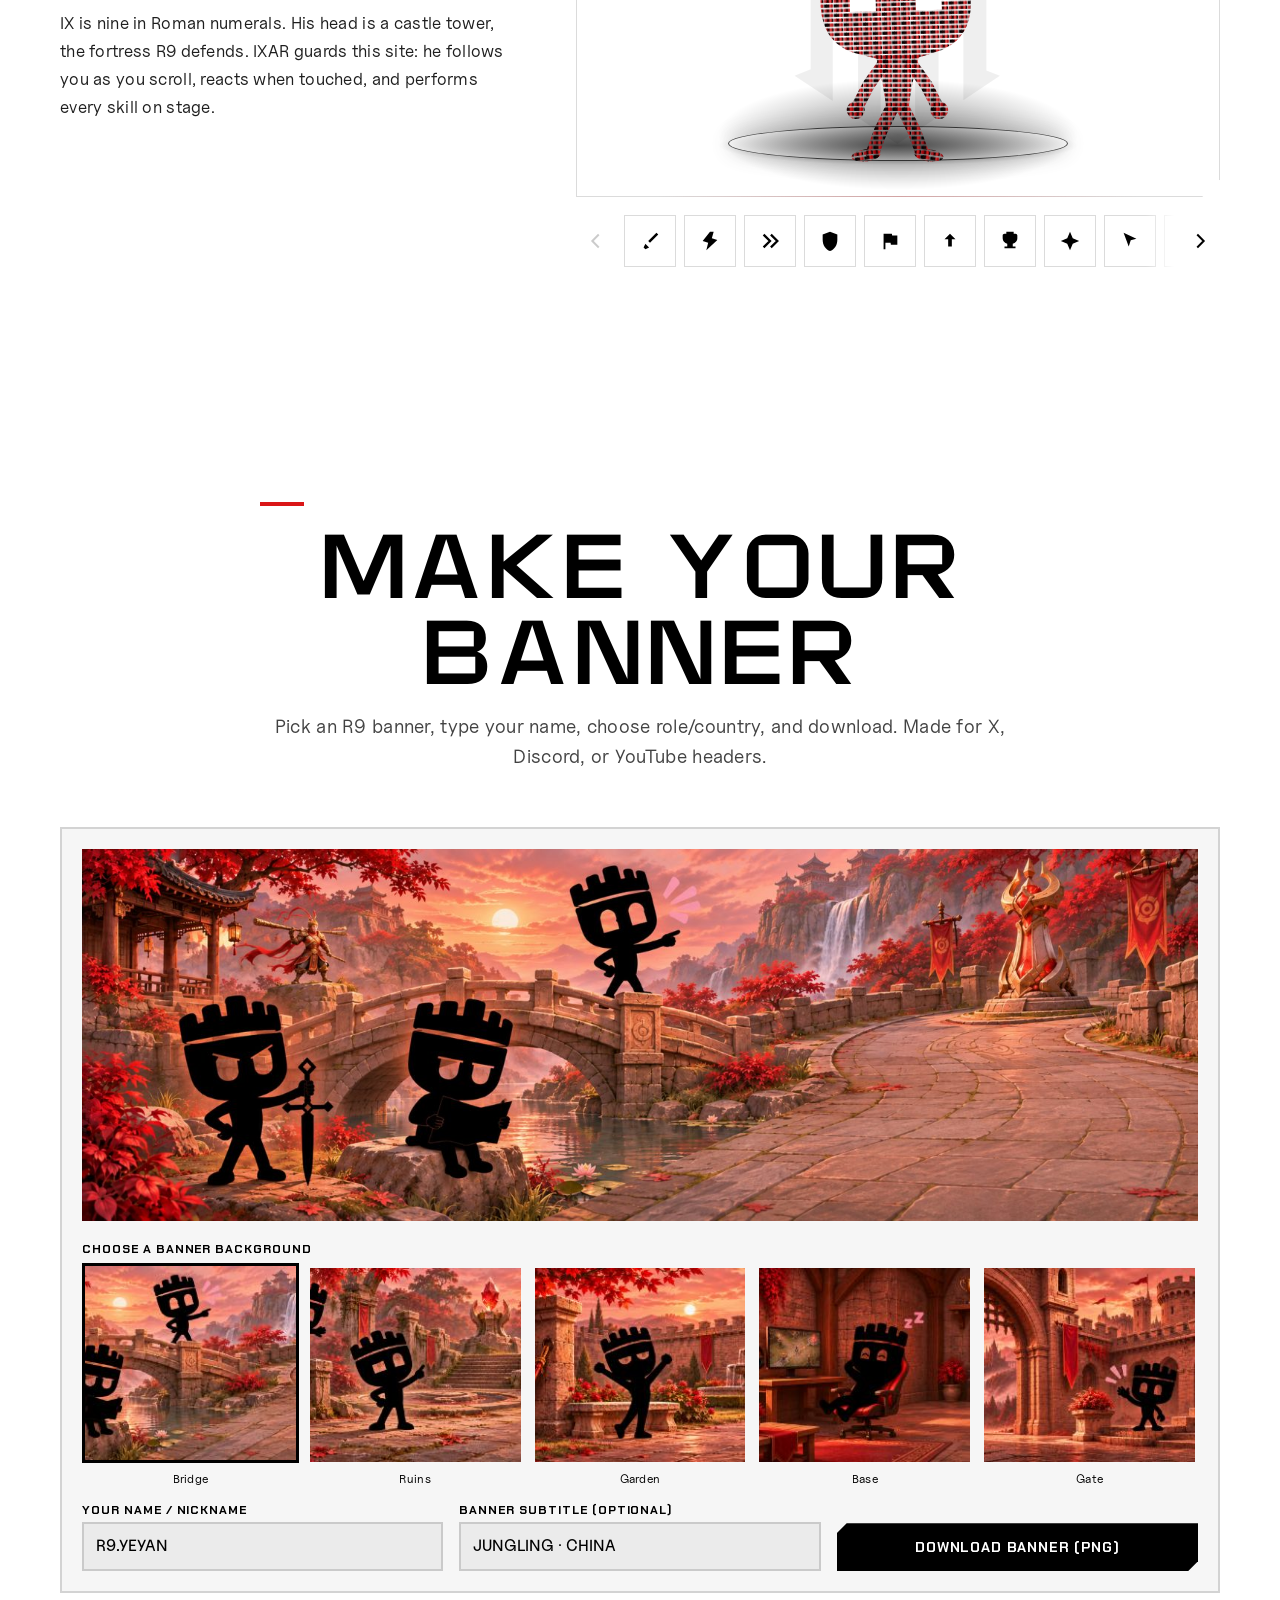
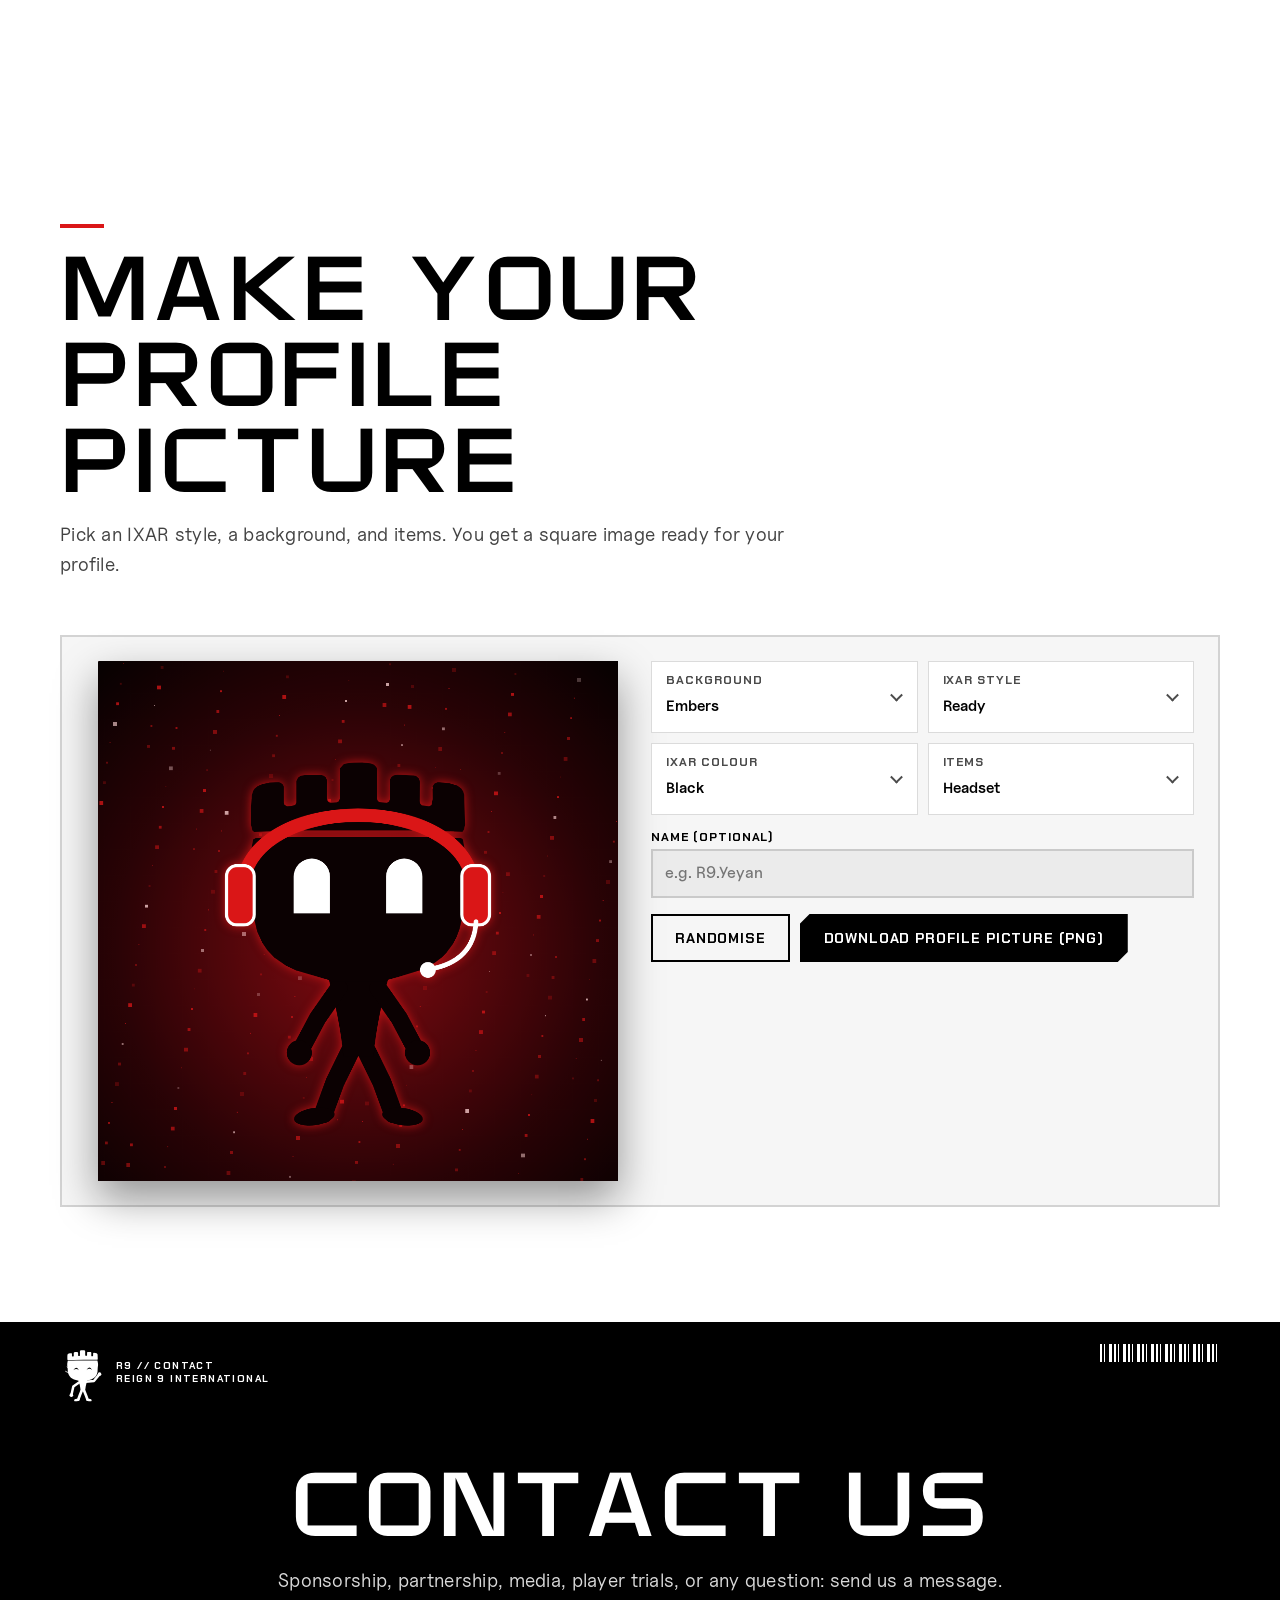
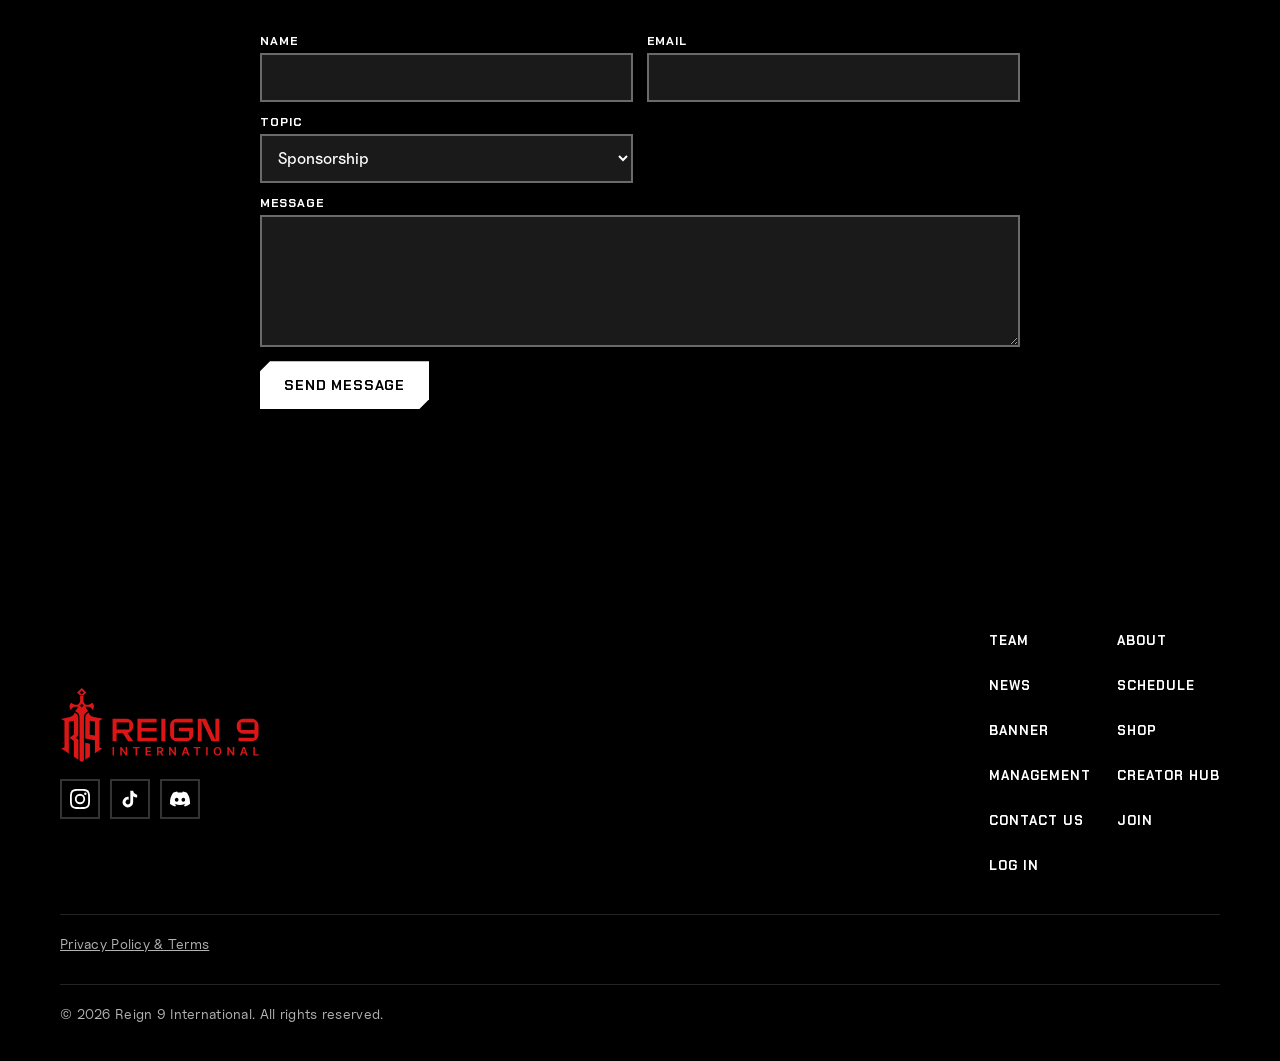
==== commit 9532e641: "Produk toko di bagian Shop (checkout di Toko member)" ====
--- a/index.html
+++ b/index.html
@@ -21,8 +21,8 @@
 <link rel="icon" href="gambar/favicon.svg" type="image/svg+xml">
 <link rel="preload" href="font/Reign9Display-Regular.otf" as="font" type="font/otf" crossorigin>
 <link rel="preload" href="font/oxanium-500.woff2" as="font" type="font/woff2" crossorigin>
-<link rel="stylesheet" href="font/font.css?v=2611131454">
-<link rel="stylesheet" href="gaya.css?v=2611131454">
+<link rel="stylesheet" href="font/font.css?v=2611132004">
+<link rel="stylesheet" href="gaya.css?v=2611132004">
 </head>
 <body>
 <!-- Sprite SVG Logo disematkan langsung agar dibuka lewat file:// (klik 2x index.html) tetap jalan 100% tanpa kena blokir CORS browser -->
@@ -233,6 +233,7 @@
       </div>
     </div>
 
+    <div class="produk-web" data-produk-web hidden></div>
     <div class="jersey" id="jersey" data-jersey hidden>
       <img class="jersey__foto" data-jersey-foto alt="" loading="lazy" width="480" height="600" hidden>
       <div class="jersey__info">
@@ -483,12 +484,12 @@
   <p class="kaki__hak" data-i18n="kaki.hak">© 2026 Reign 9 International.</p>
 </footer>
 
-<script src="bahasa.js?v=2611131454"></script>
-<script src="cuitan-ixar.js?v=2611131454"></script>
-<script src="ixar.js?v=2611131454"></script>
-<script src="desain-model.js?v=2611131454"></script>
-<script src="desain.js?v=2611131454"></script>
-<script src="app.js?v=2611131454"></script>
-<script src="bagian-baru.js?v=2611131454"></script>
+<script src="bahasa.js?v=2611132004"></script>
+<script src="cuitan-ixar.js?v=2611132004"></script>
+<script src="ixar.js?v=2611132004"></script>
+<script src="desain-model.js?v=2611132004"></script>
+<script src="desain.js?v=2611132004"></script>
+<script src="app.js?v=2611132004"></script>
+<script src="bagian-baru.js?v=2611132004"></script>
 </body>
 </html>
--- a/gaya.css
+++ b/gaya.css
@@ -1200,3 +1200,13 @@
 .br-tim--kalah { opacity: .45; }
 .br-tim--kosong { color: var(--teks-redup); font-style: italic; }
 .br-trofi { padding: 18px 14px; text-align: center; font: 700 16px/1.3 var(--sub); border: 2px solid var(--merah); color: var(--teks); background: var(--kartu); }
+
+/* ---------- produk toko di web ---------- */
+.produk-web { display: grid; gap: 18px; justify-items: start; margin-bottom: 40px; }
+.produk-web__grid { width: 100%; display: grid; grid-template-columns: repeat(auto-fill, minmax(min(46%, 220px), 1fr)); gap: 14px; }
+.produk-web__kartu { position: relative; display: grid; gap: 6px; padding-bottom: 12px; color: var(--teks); text-decoration: none; background: var(--kartu); border: 1px solid var(--garis); }
+.produk-web__foto { display: block; aspect-ratio: 4 / 5; background: #000; overflow: hidden; } .produk-web__foto img { width: 100%; height: 100%; object-fit: cover; transition: transform .5s; }
+.produk-web__kartu:hover img { transform: scale(1.04); }
+.produk-web__kartu b, .produk-web__harga { padding: 0 12px; } .produk-web__kartu b { font: 700 15px/1.25 var(--sub); text-transform: uppercase; }
+.produk-web__harga { font: 700 15px/1.3 var(--sub); color: var(--teks-merah); } .produk-web__harga small { display: block; font-weight: 600; color: var(--teks-redup); }
+.produk-web__habis { position: absolute; top: 10px; left: 10px; padding: 4px 8px; background: #000; color: #fff; font: 700 11px/1 var(--sub); text-transform: uppercase; letter-spacing: .1em; }
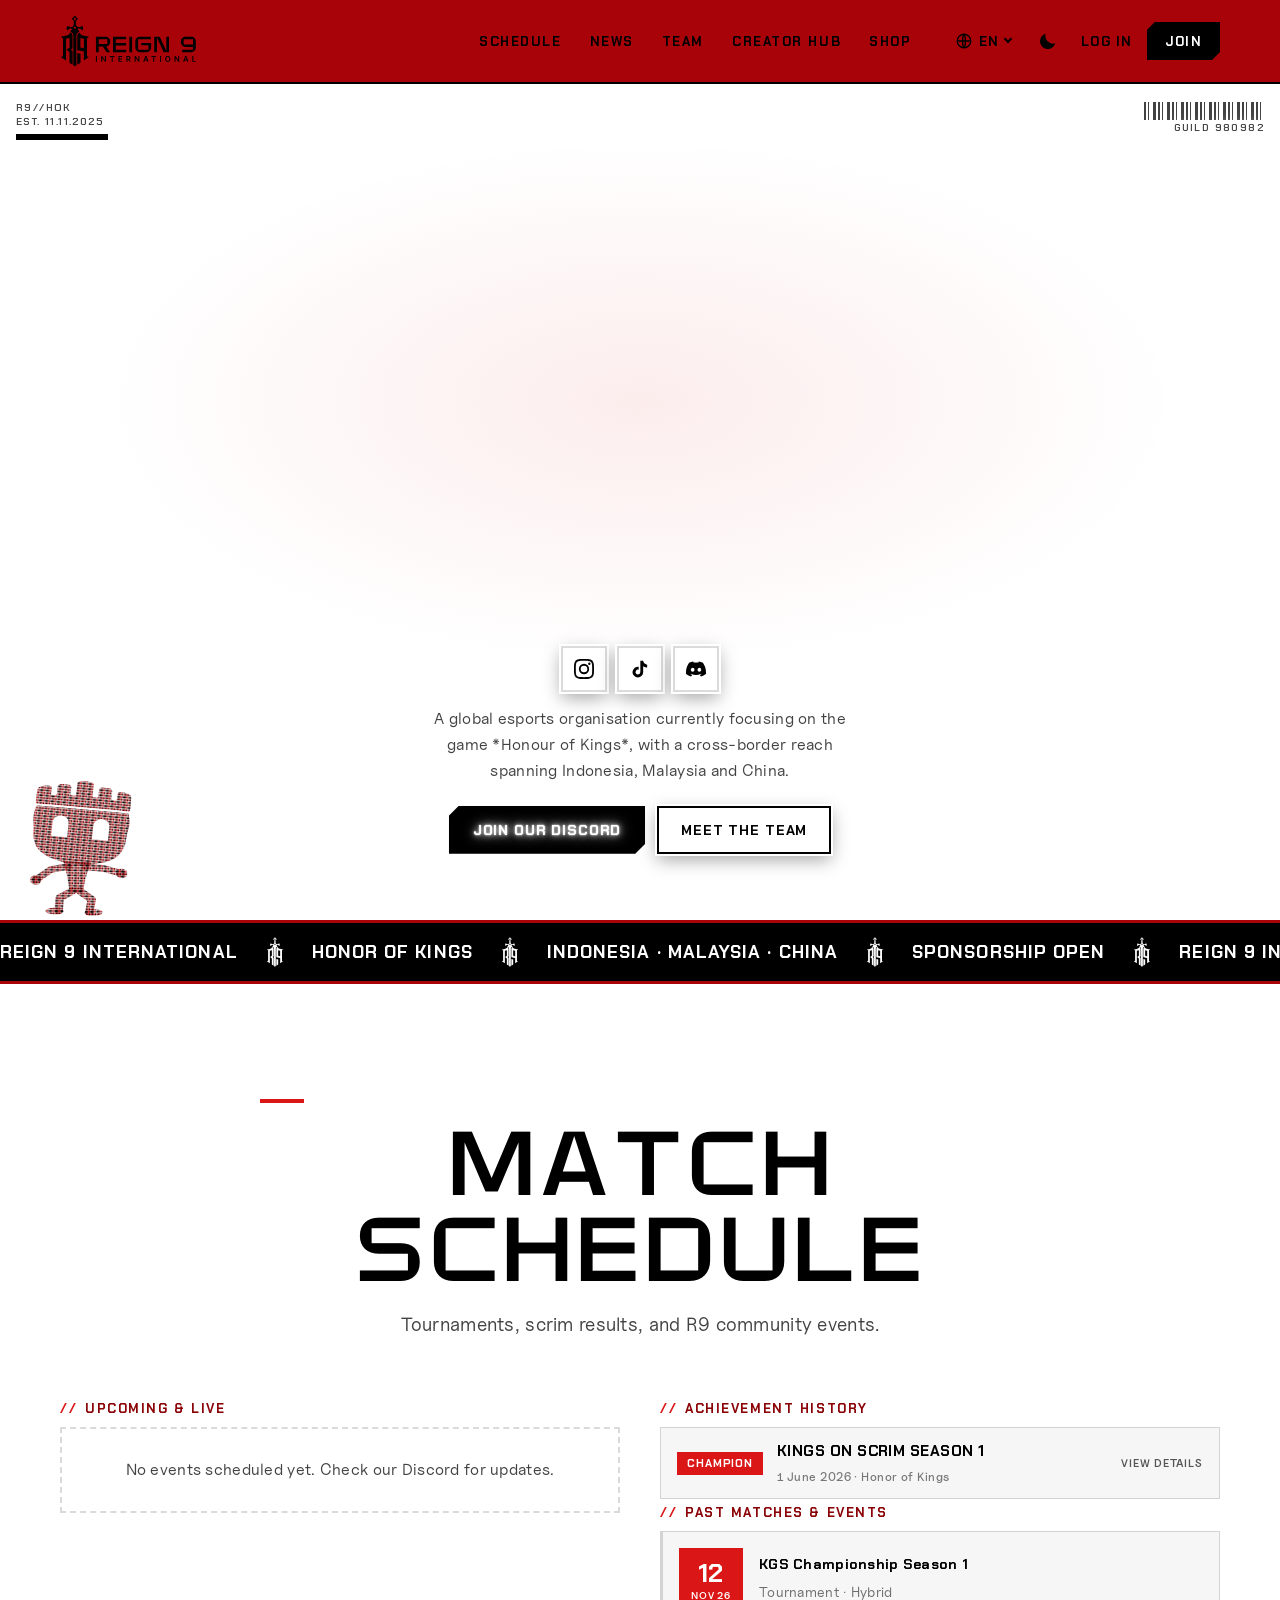
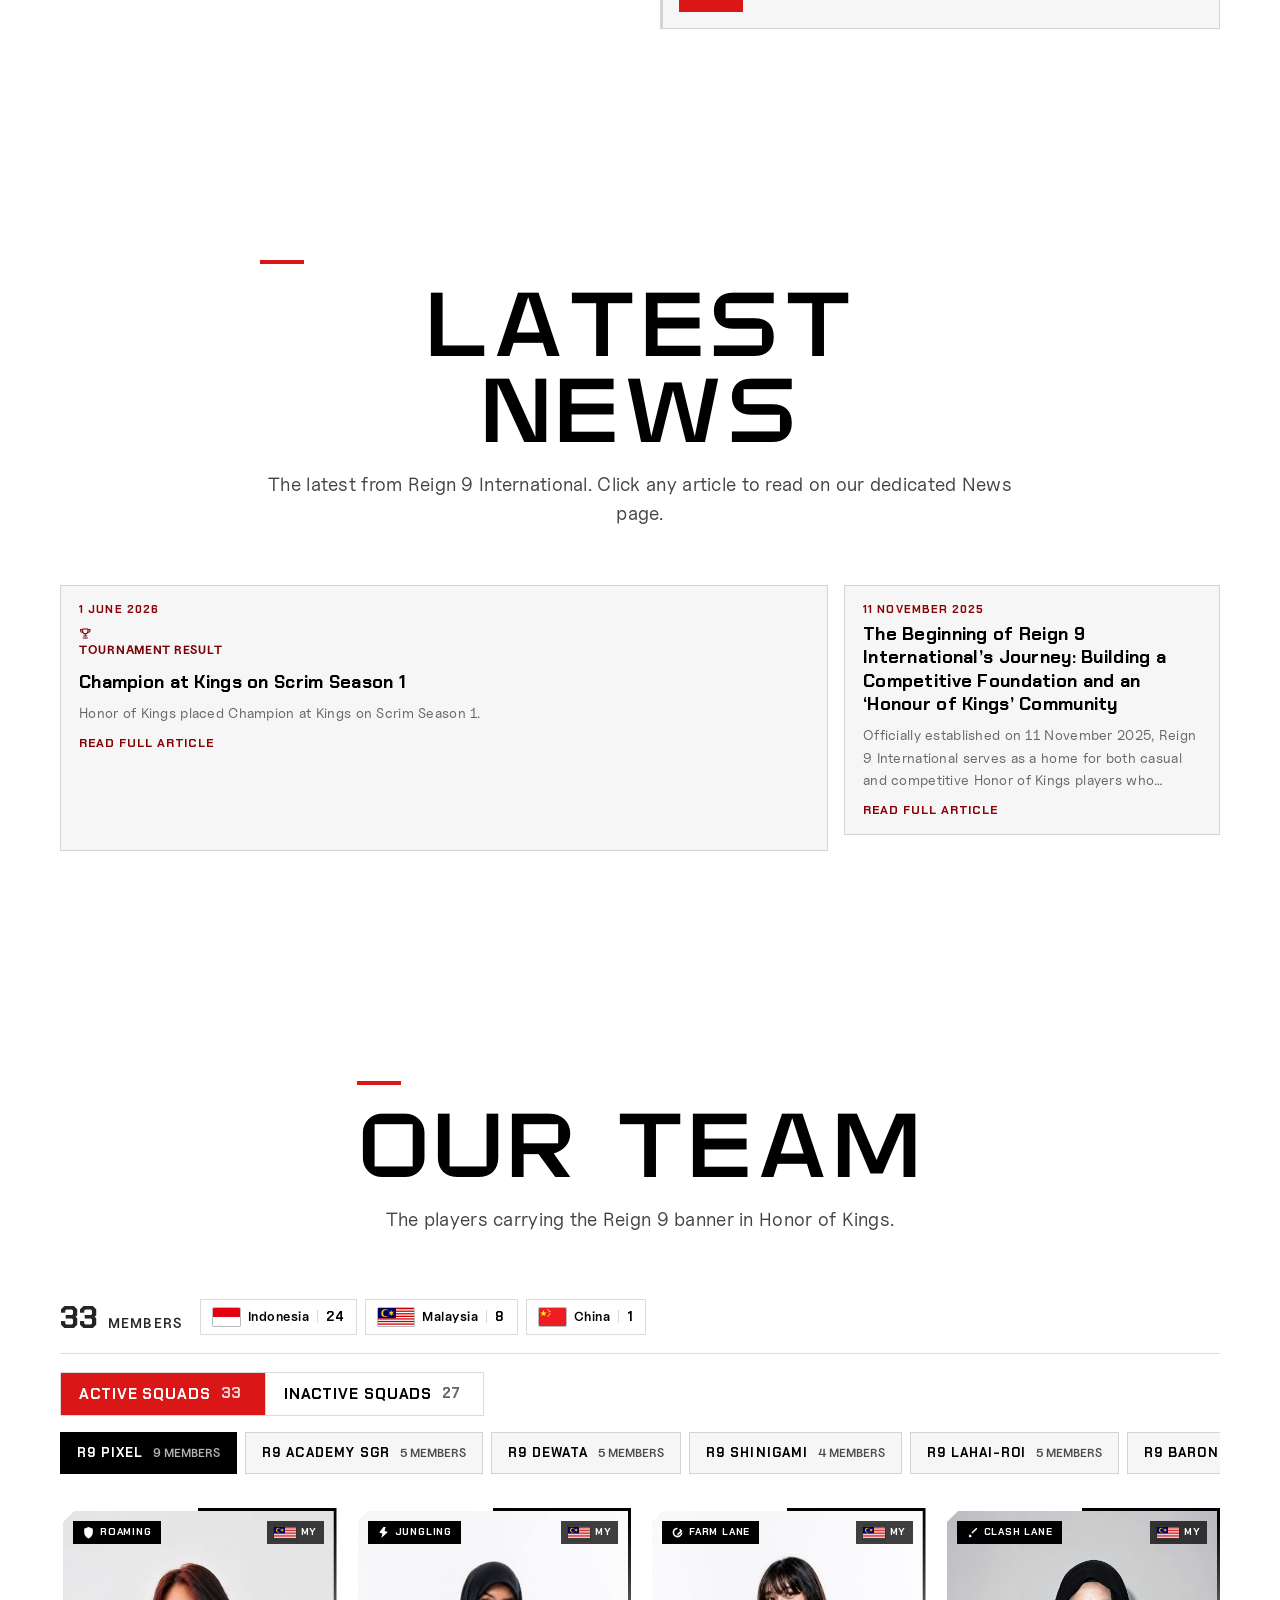
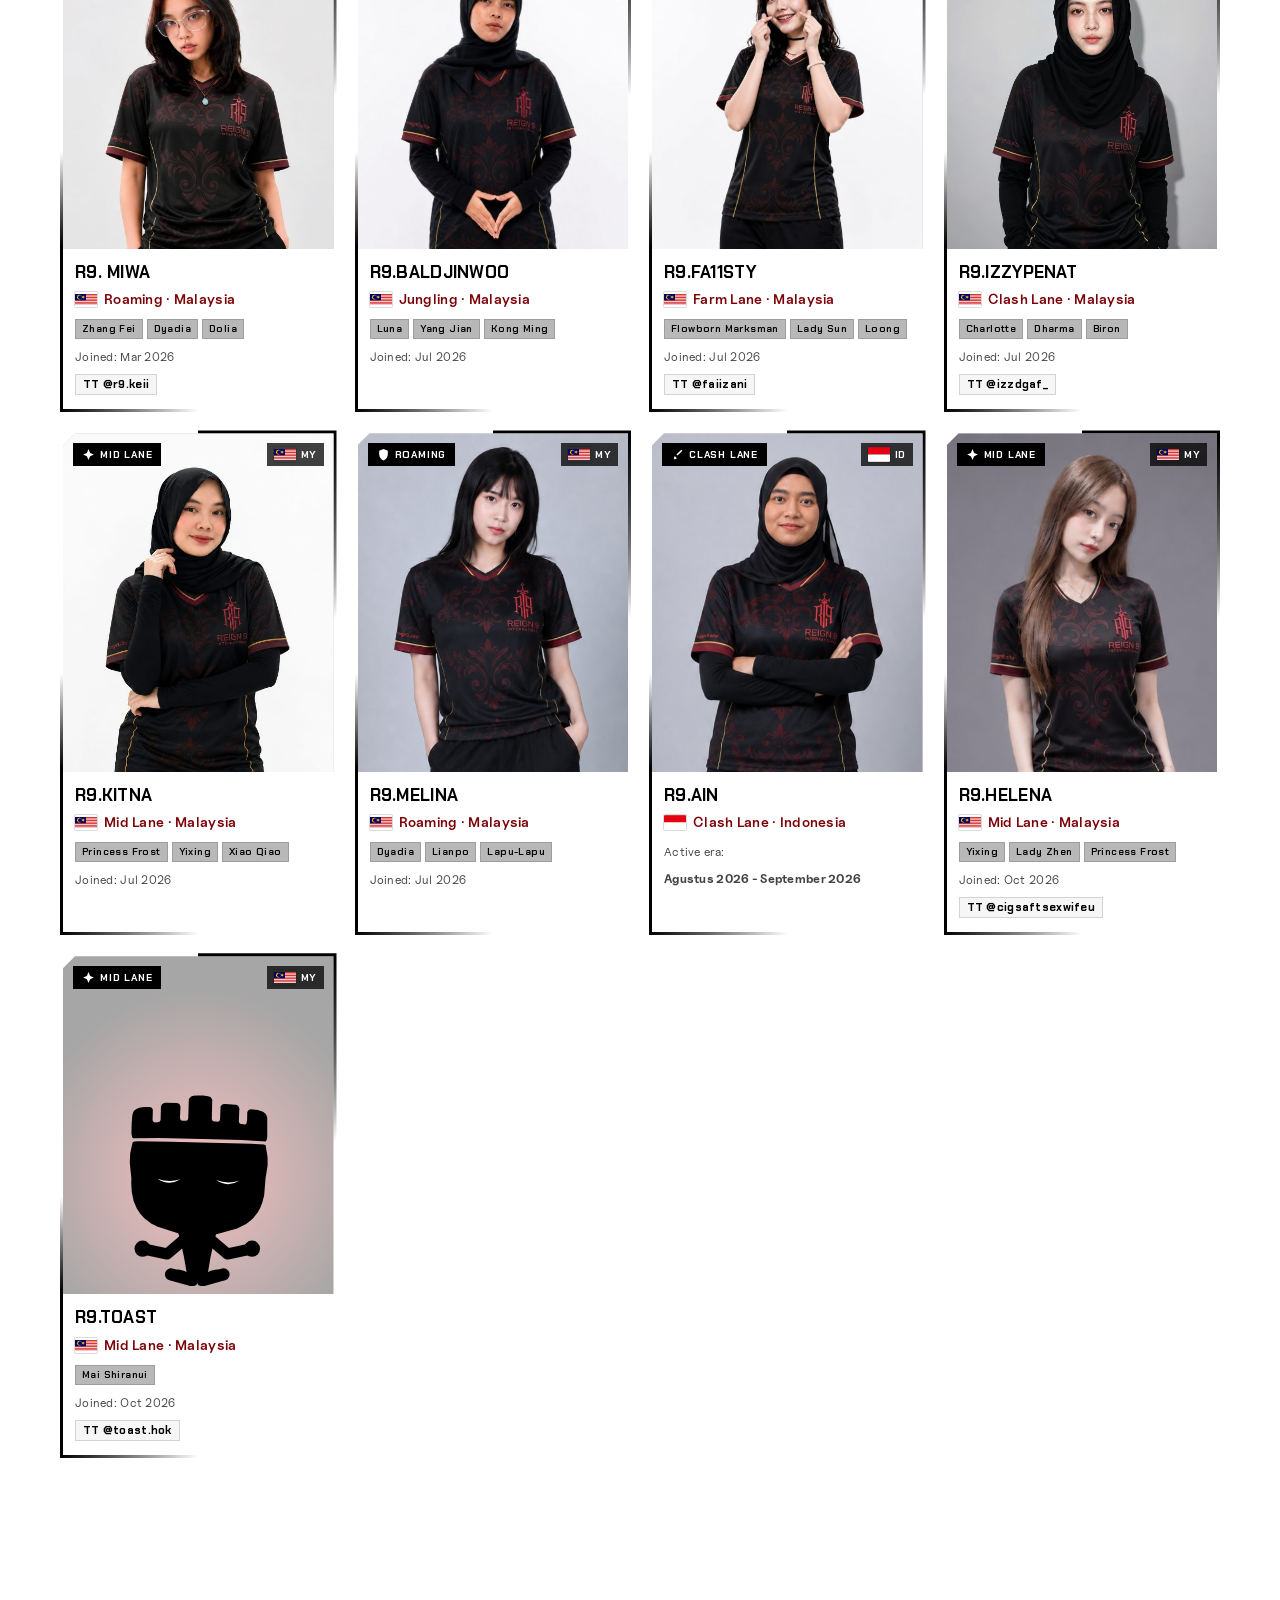
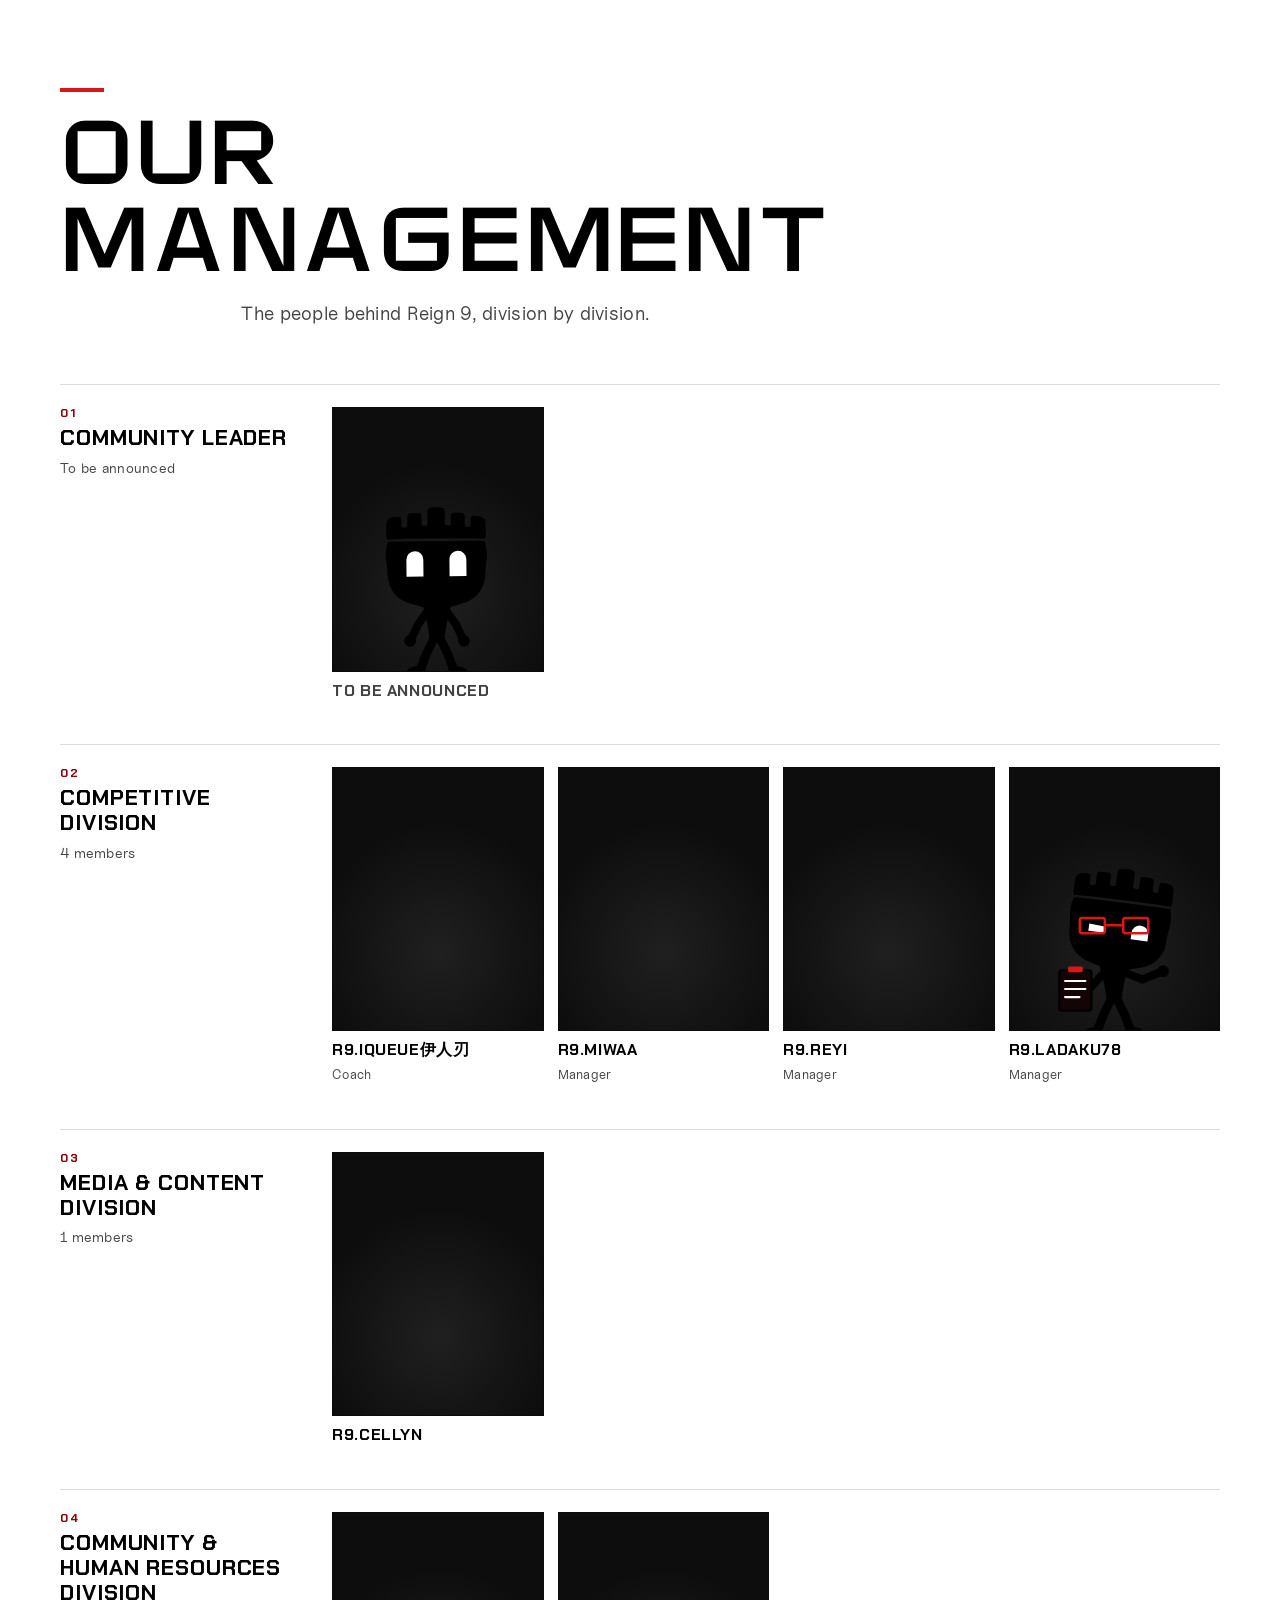
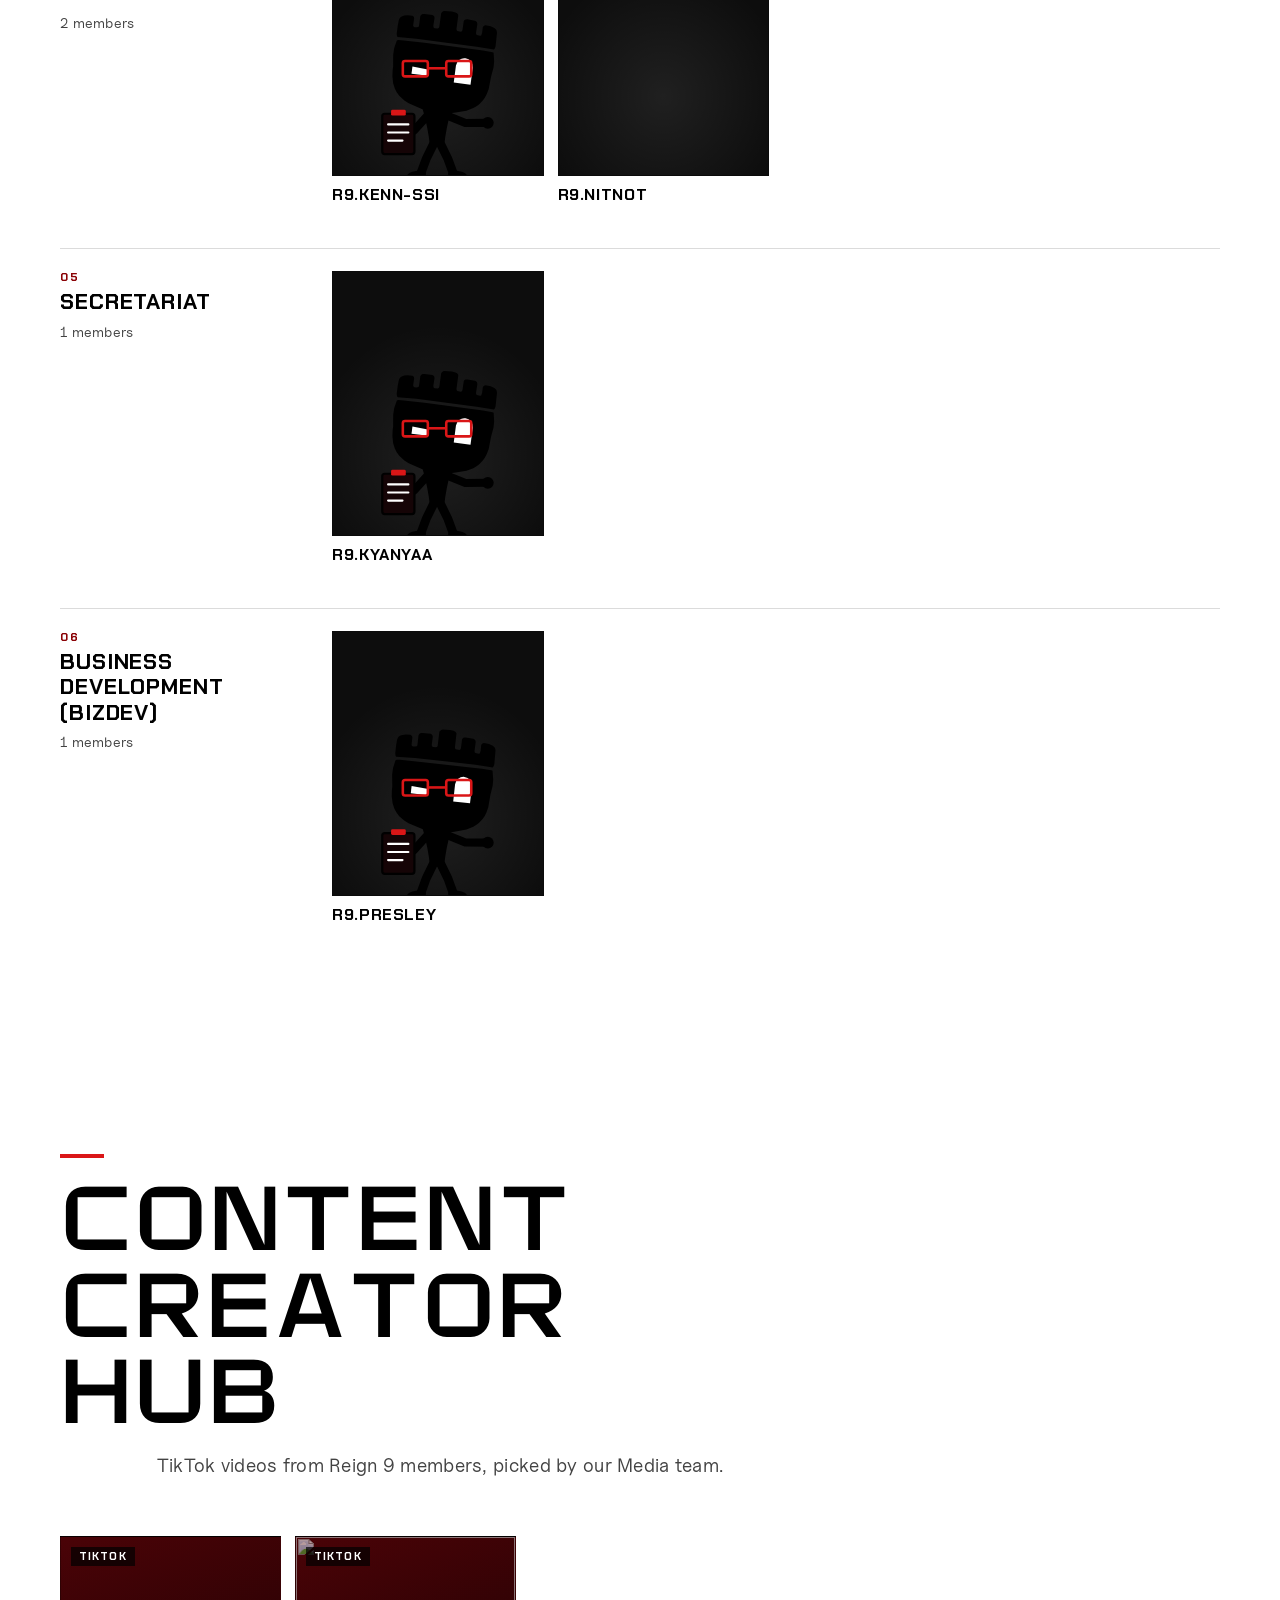
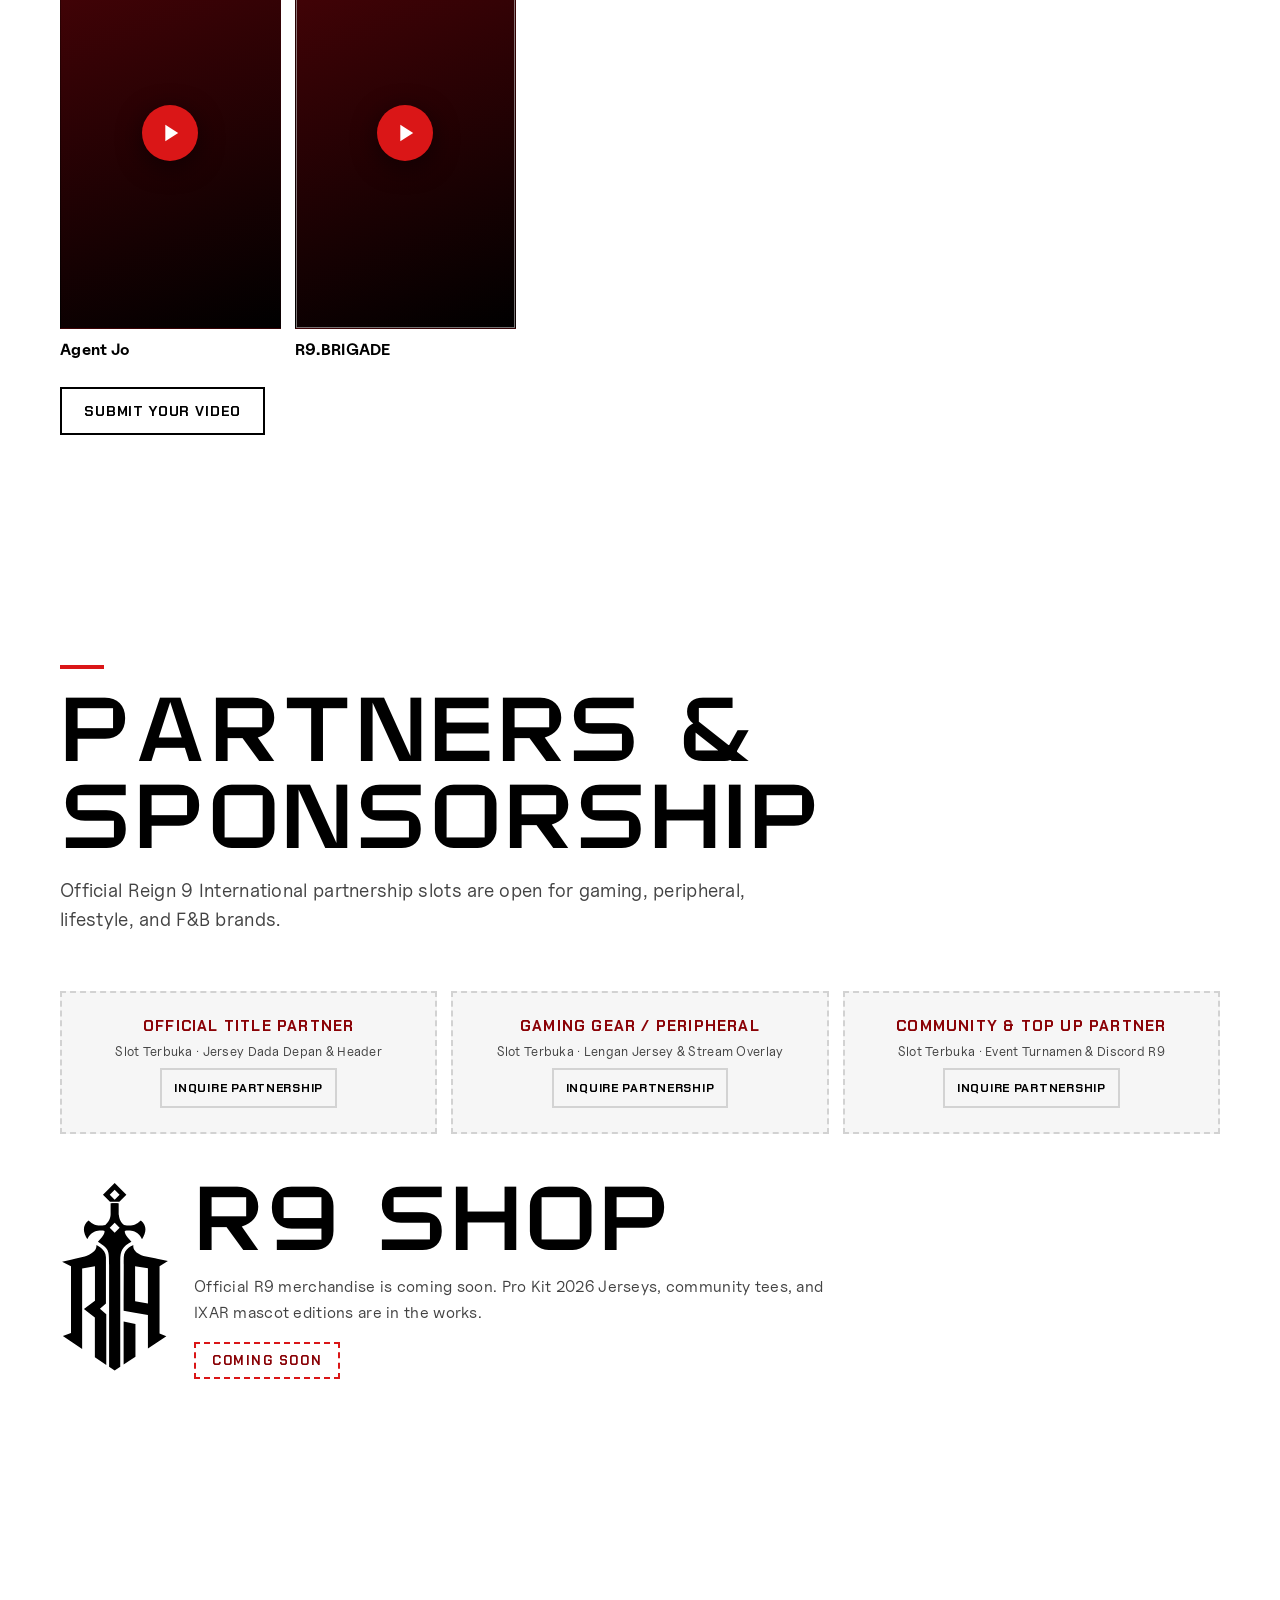
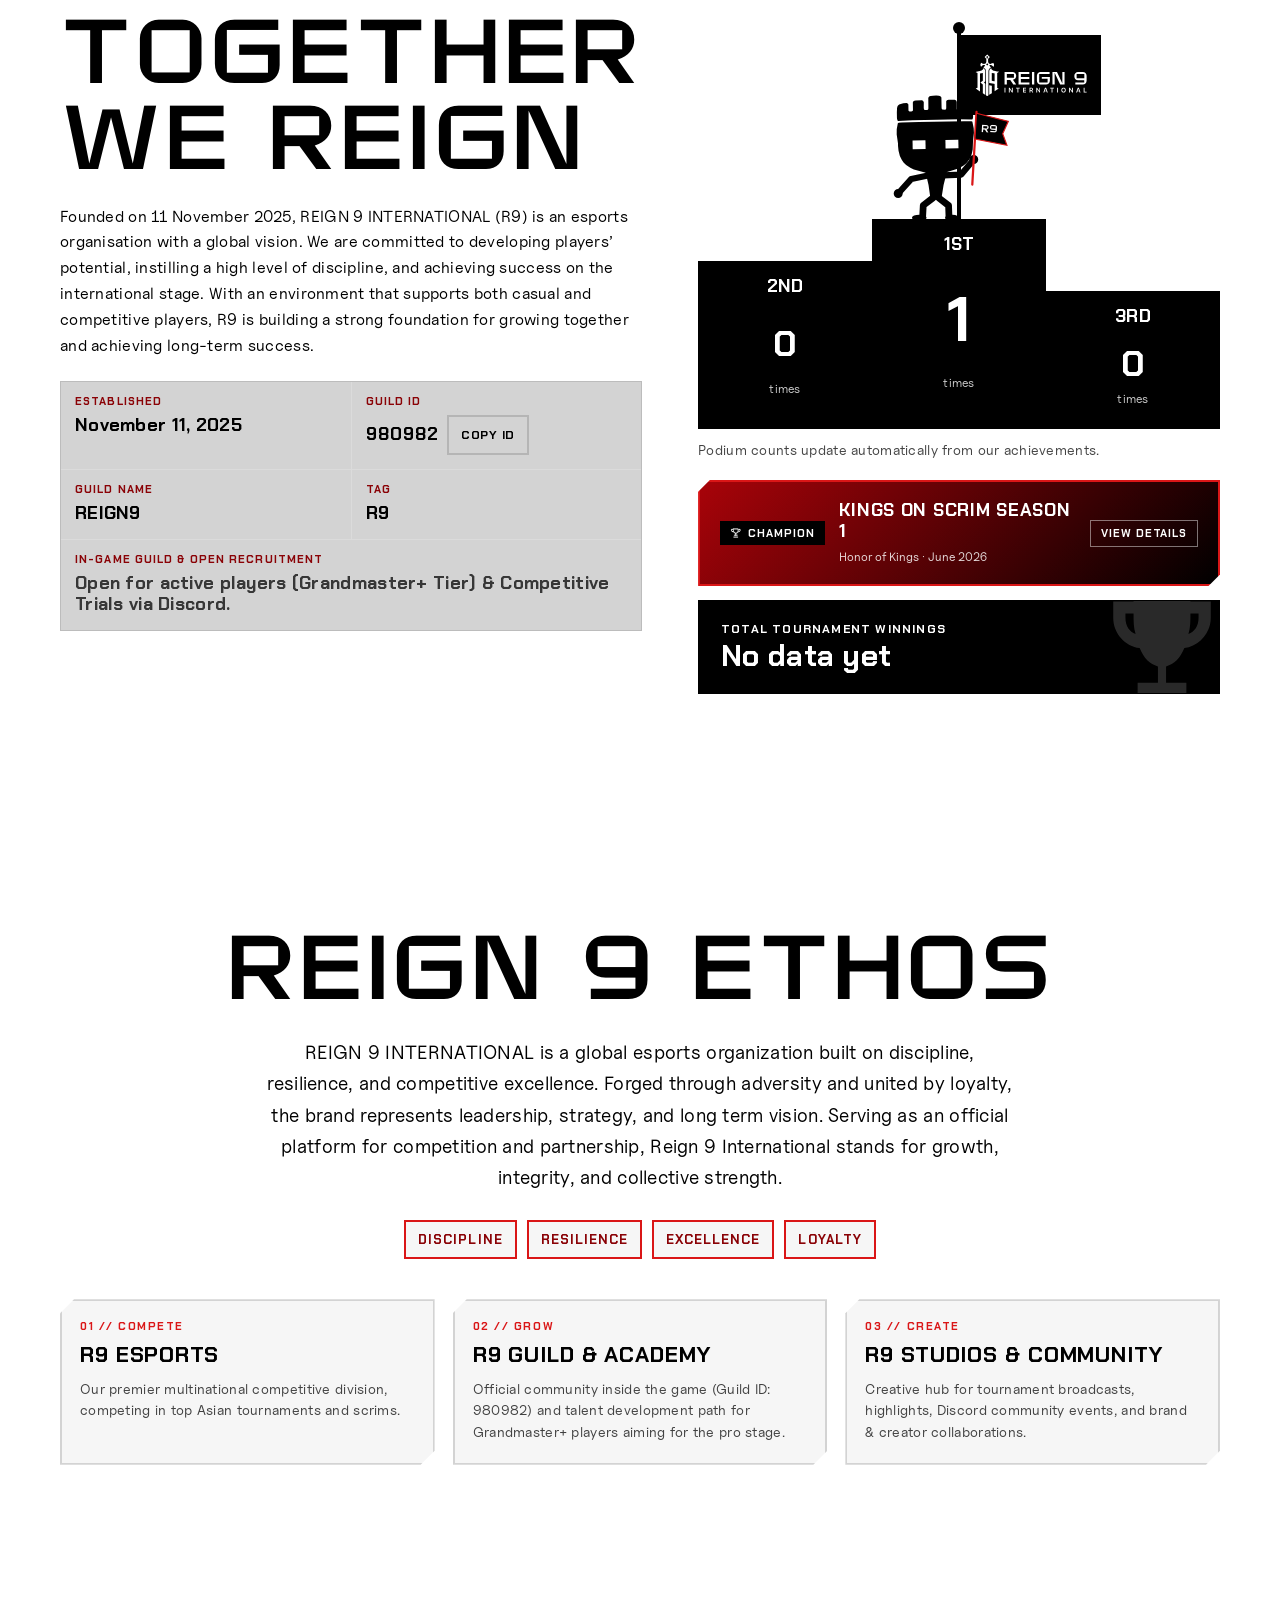
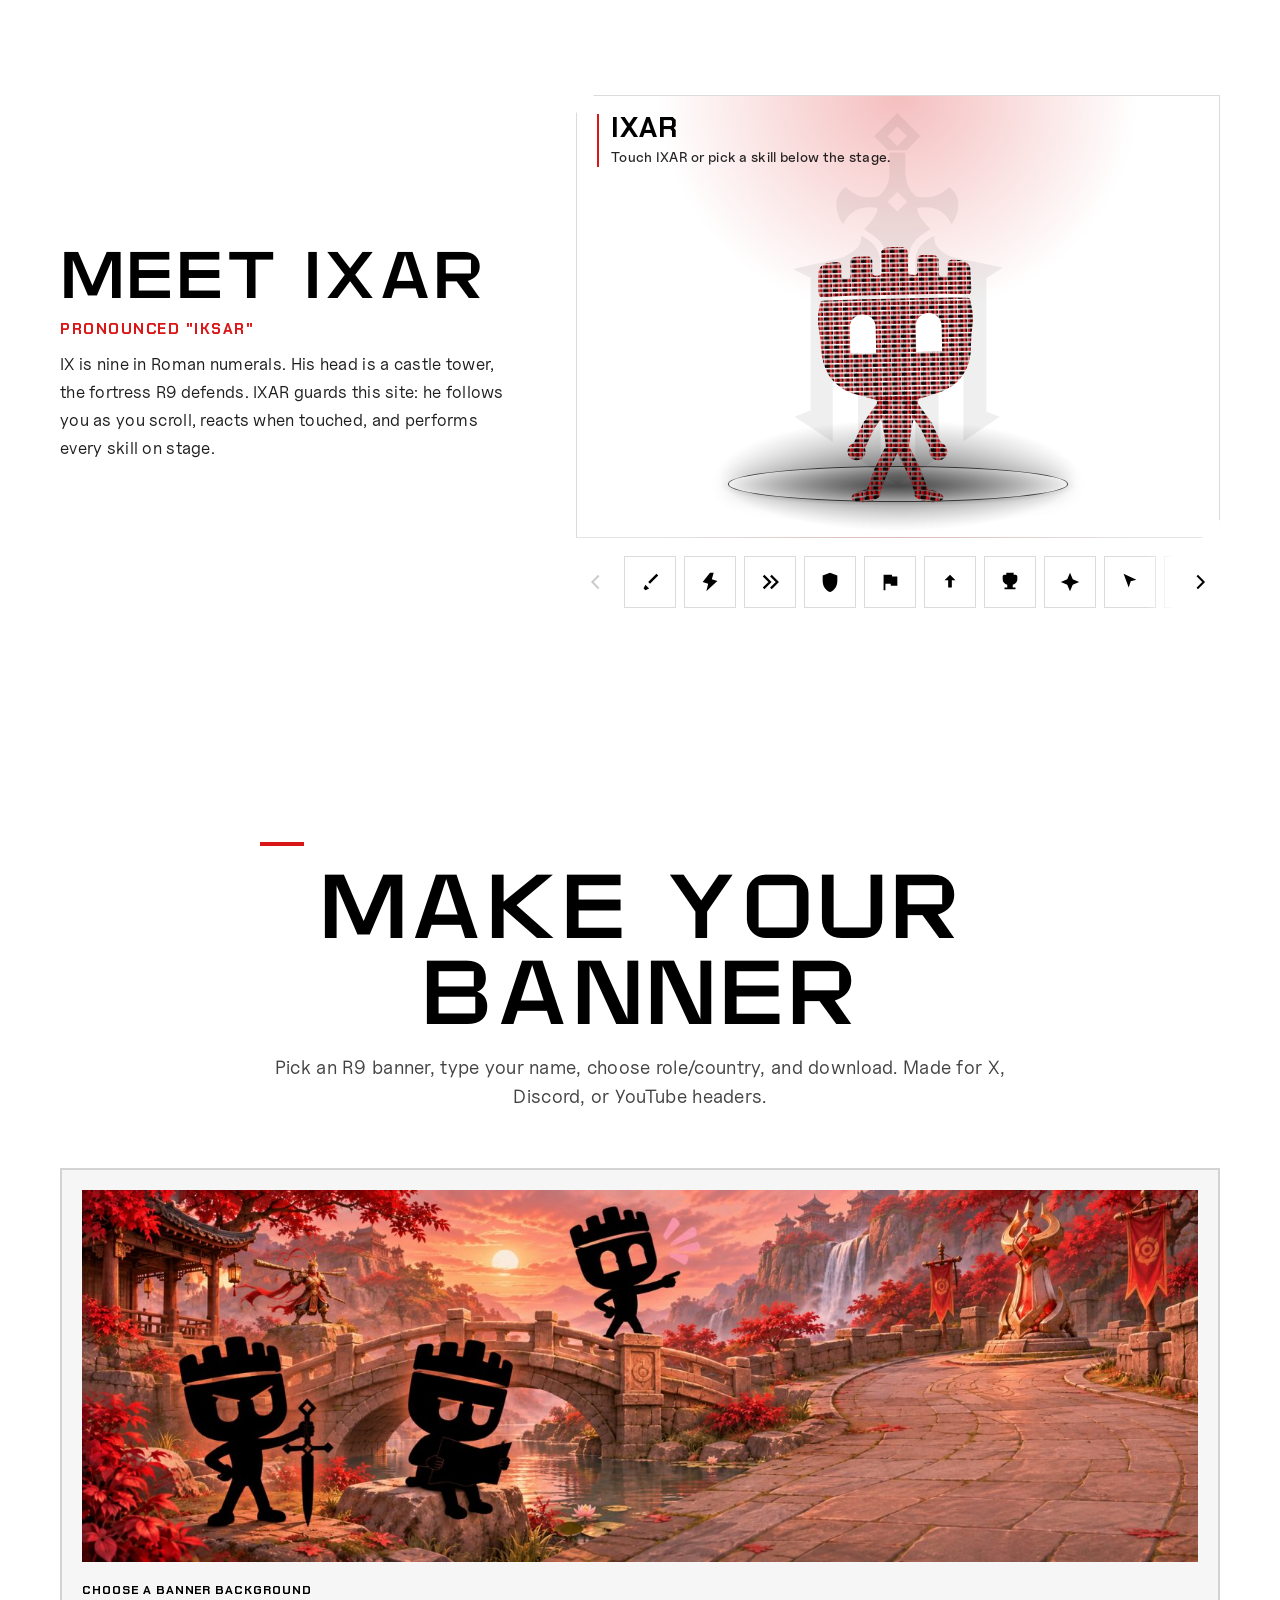
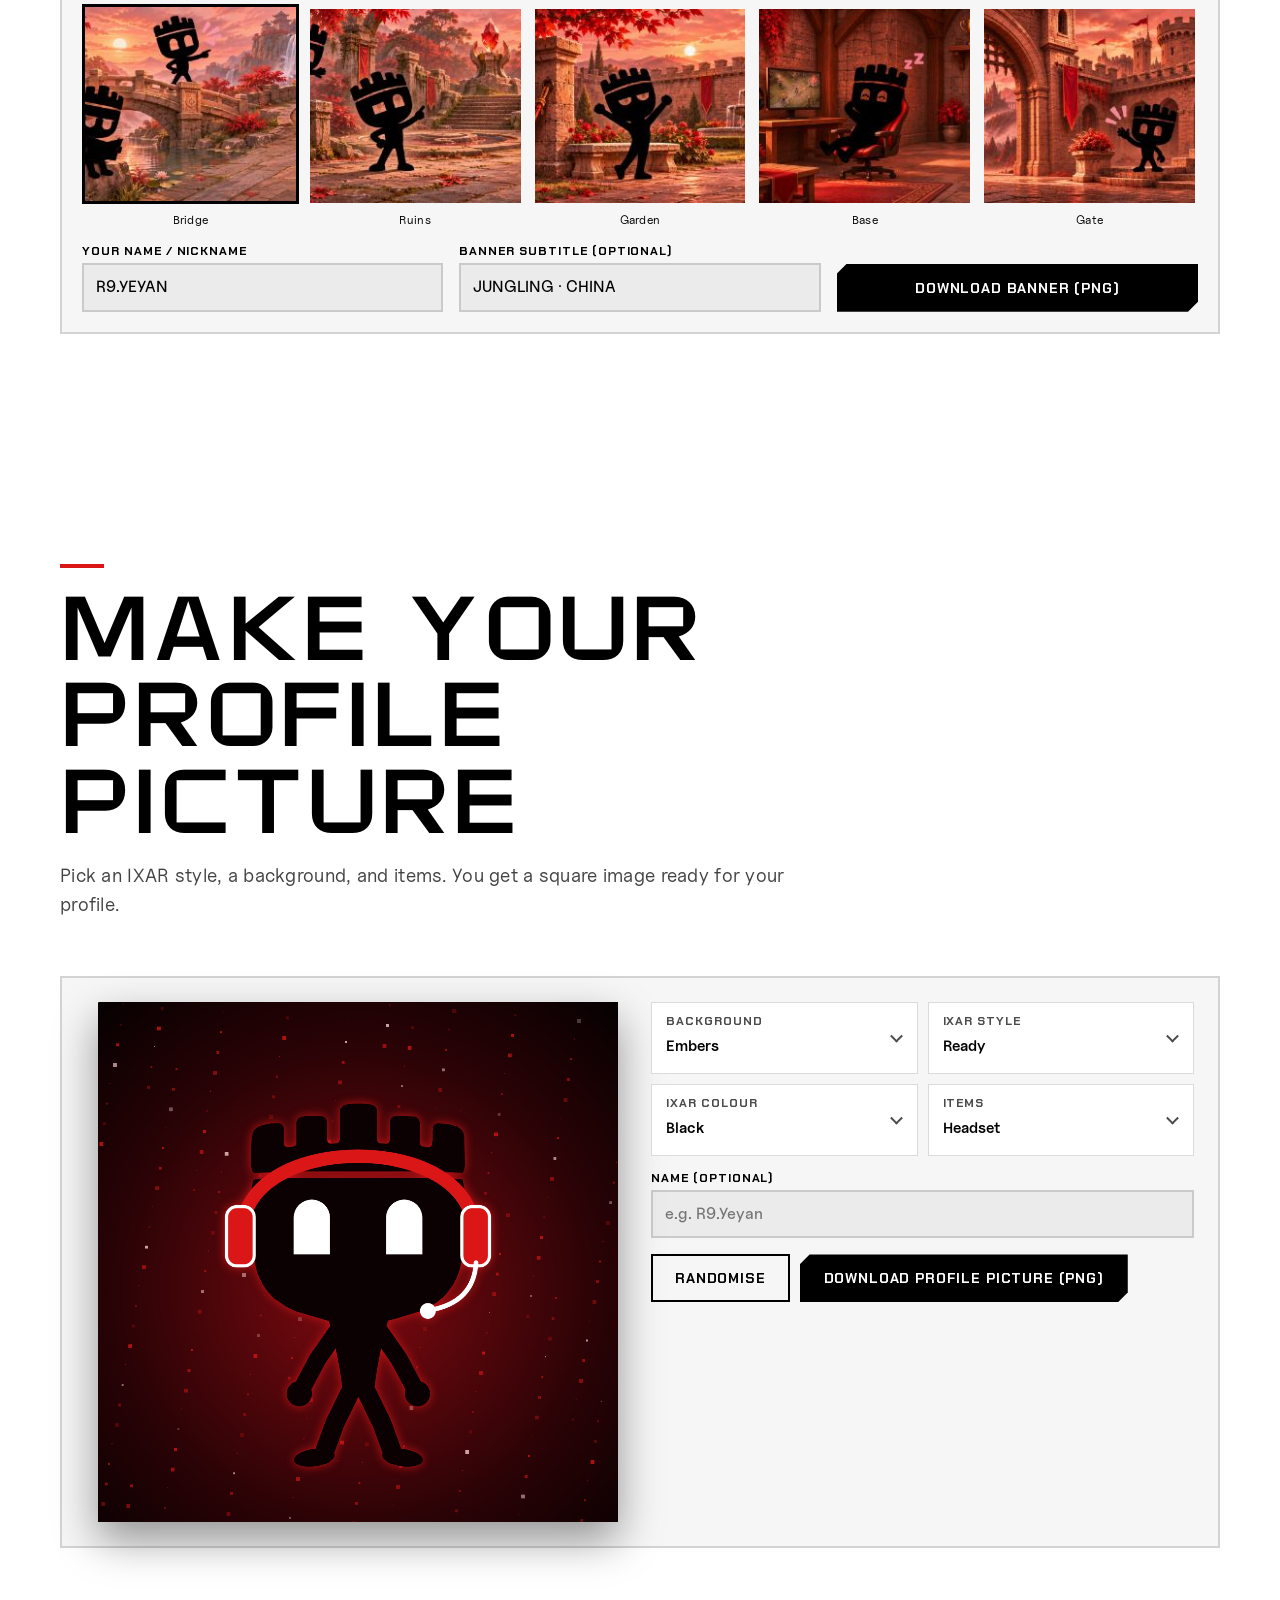
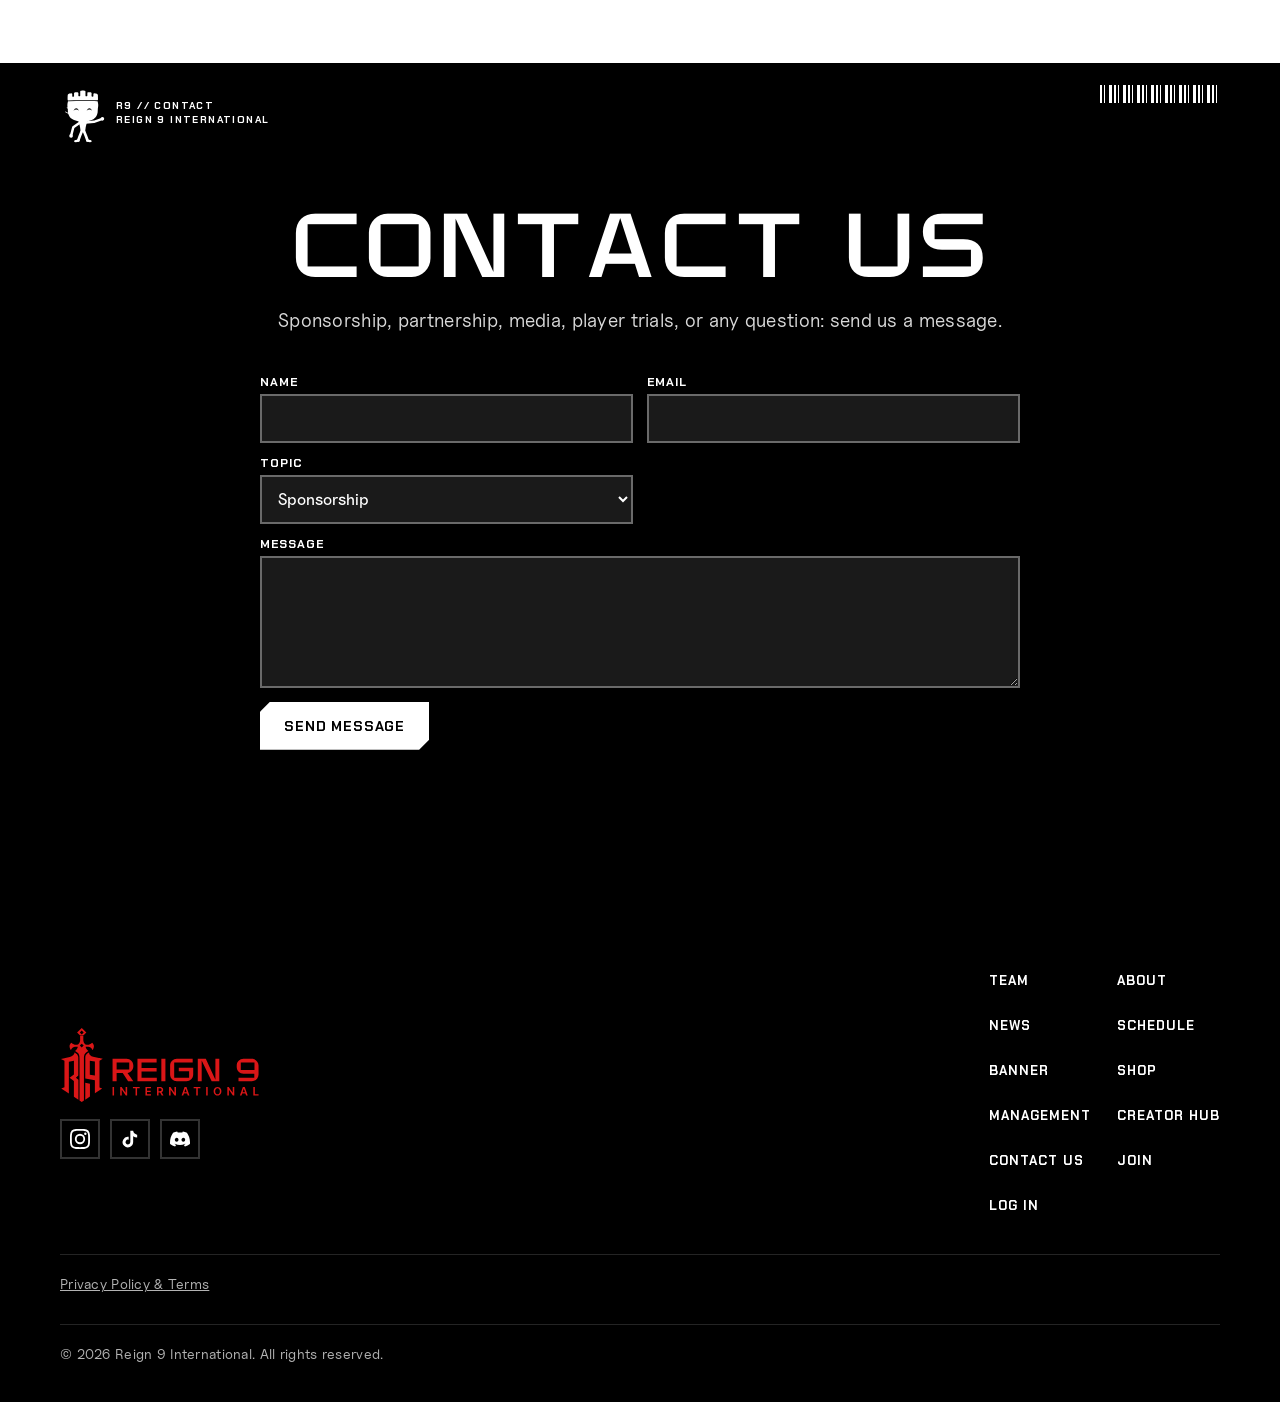
==== commit 0805a9ba: "Ganti emoji piala & jari dengan ikon garis (palet merah-hitam-putih) Co-Authored-By: Claude Opus 5.5" ====
--- a/index.html
+++ b/index.html
@@ -21,8 +21,8 @@
 <link rel="icon" href="gambar/favicon.svg" type="image/svg+xml">
 <link rel="preload" href="font/Reign9Display-Regular.otf" as="font" type="font/otf" crossorigin>
 <link rel="preload" href="font/oxanium-500.woff2" as="font" type="font/woff2" crossorigin>
-<link rel="stylesheet" href="font/font.css?v=2611132004">
-<link rel="stylesheet" href="gaya.css?v=2611132004">
+<link rel="stylesheet" href="font/font.css?v=2611140152">
+<link rel="stylesheet" href="gaya.css?v=2611140152">
 </head>
 <body>
 <!-- Sprite SVG Logo disematkan langsung agar dibuka lewat file:// (klik 2x index.html) tetap jalan 100% tanpa kena blokir CORS browser -->
@@ -188,7 +188,7 @@
     <div class="roster__wadah" data-roster-wadah hidden></div>
 
     <!-- Petunjuk interaktif bertahap -->
-    <p class="kosong" data-roster-petunjuk data-i18n="roster.pilihKategori">👆 Klik kategori skuad di atas (Active Squads, Inactive Squads, atau Management) untuk membuka daftar tim/divisi.</p>
+    <p class="kosong" data-roster-petunjuk data-i18n="roster.pilihKategori">Klik kategori skuad di atas (Active Squads, Inactive Squads, atau Management) untuk membuka daftar tim/divisi.</p>
     <p class="kosong" data-roster-kosong data-i18n="roster.kosong" hidden>Roster lagi disiapin. Pantau terus ya.</p>
   </section>
 
@@ -484,12 +484,12 @@
   <p class="kaki__hak" data-i18n="kaki.hak">© 2026 Reign 9 International.</p>
 </footer>
 
-<script src="bahasa.js?v=2611132004"></script>
-<script src="cuitan-ixar.js?v=2611132004"></script>
-<script src="ixar.js?v=2611132004"></script>
-<script src="desain-model.js?v=2611132004"></script>
-<script src="desain.js?v=2611132004"></script>
-<script src="app.js?v=2611132004"></script>
-<script src="bagian-baru.js?v=2611132004"></script>
+<script src="bahasa.js?v=2611140152"></script>
+<script src="cuitan-ixar.js?v=2611140152"></script>
+<script src="ixar.js?v=2611140152"></script>
+<script src="desain-model.js?v=2611140152"></script>
+<script src="desain.js?v=2611140152"></script>
+<script src="app.js?v=2611140152"></script>
+<script src="bagian-baru.js?v=2611140152"></script>
 </body>
 </html>
--- a/gaya.css
+++ b/gaya.css
@@ -1210,3 +1210,6 @@
 .produk-web__kartu b, .produk-web__harga { padding: 0 12px; } .produk-web__kartu b { font: 700 15px/1.25 var(--sub); text-transform: uppercase; }
 .produk-web__harga { font: 700 15px/1.3 var(--sub); color: var(--teks-merah); } .produk-web__harga small { display: block; font-weight: 600; color: var(--teks-redup); }
 .produk-web__habis { position: absolute; top: 10px; left: 10px; padding: 4px 8px; background: #000; color: #fff; font: 700 11px/1 var(--sub); text-transform: uppercase; letter-spacing: .1em; }
+
+/* ikon piala garis (pengganti emoji) */
+.trofi { width: 1.05em; height: 1.05em; vertical-align: -.16em; fill: none; stroke: currentColor; stroke-width: 2; stroke-linecap: round; stroke-linejoin: round; }
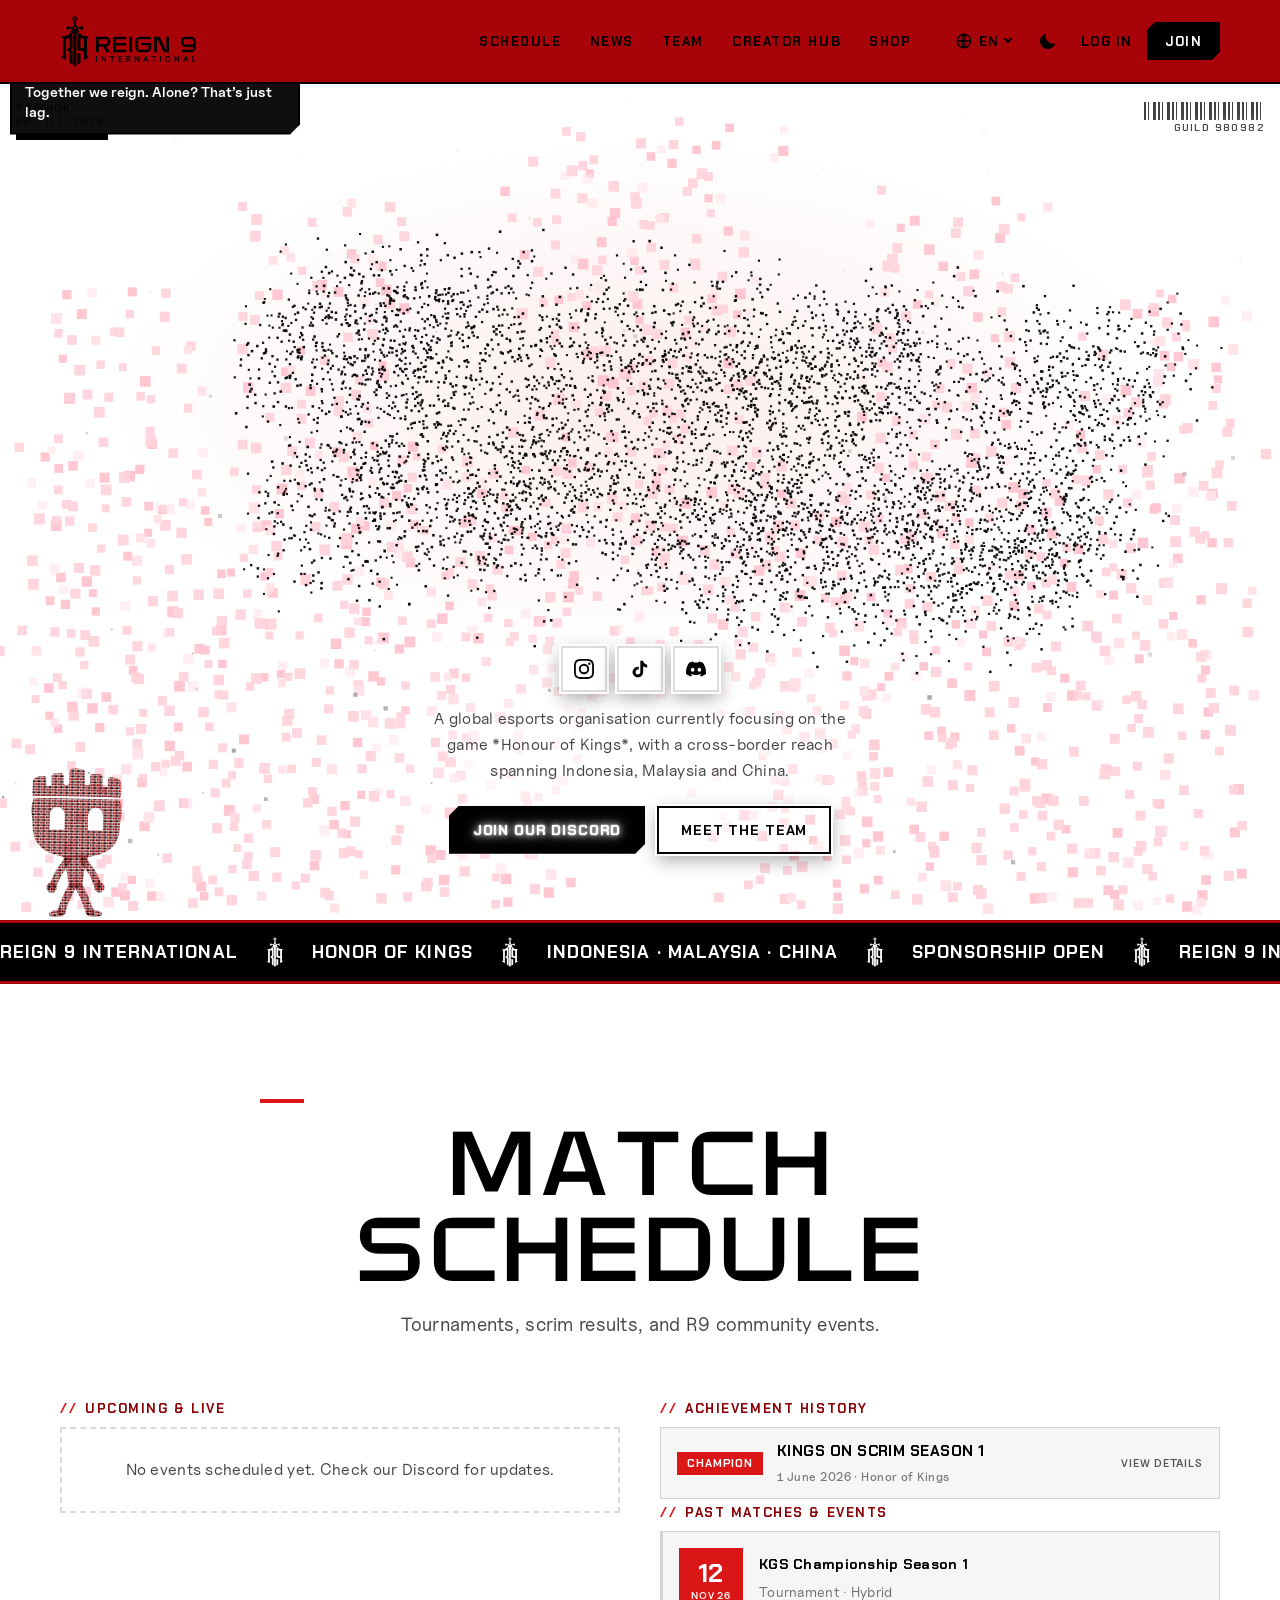
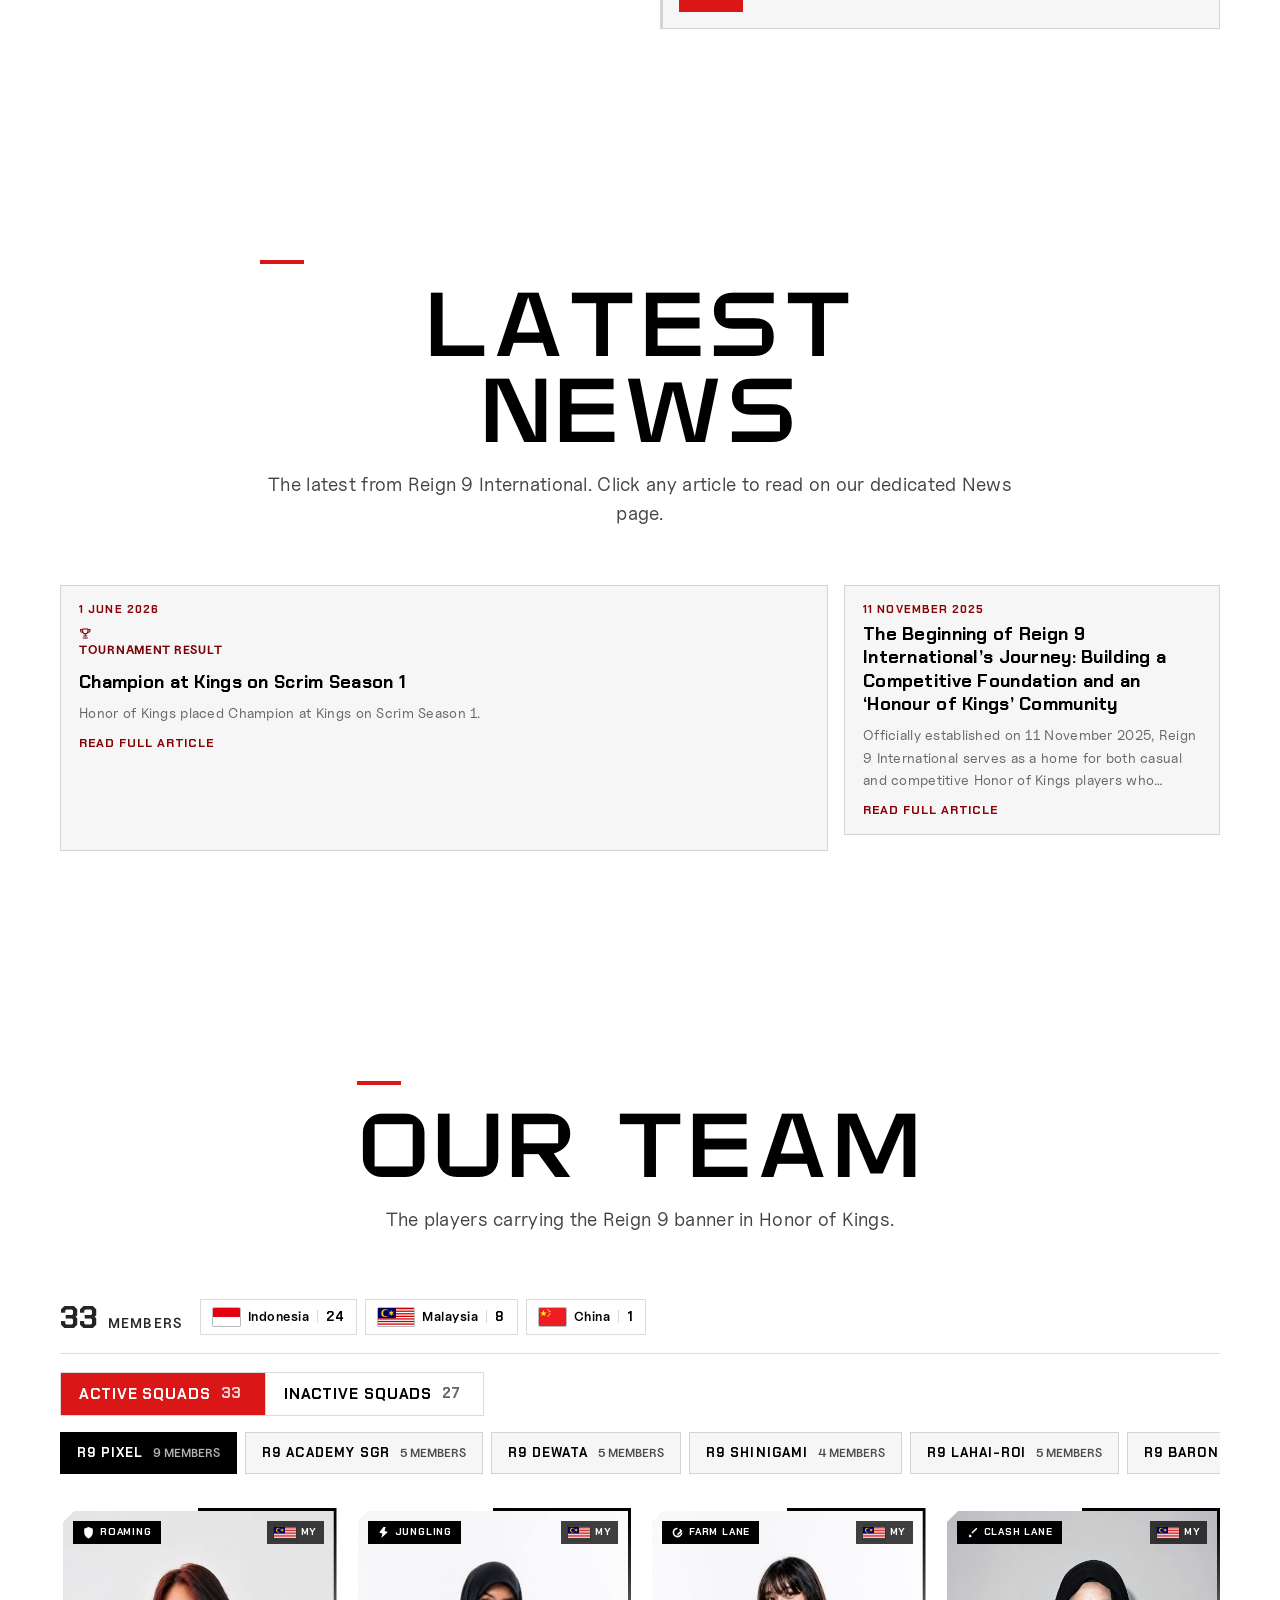
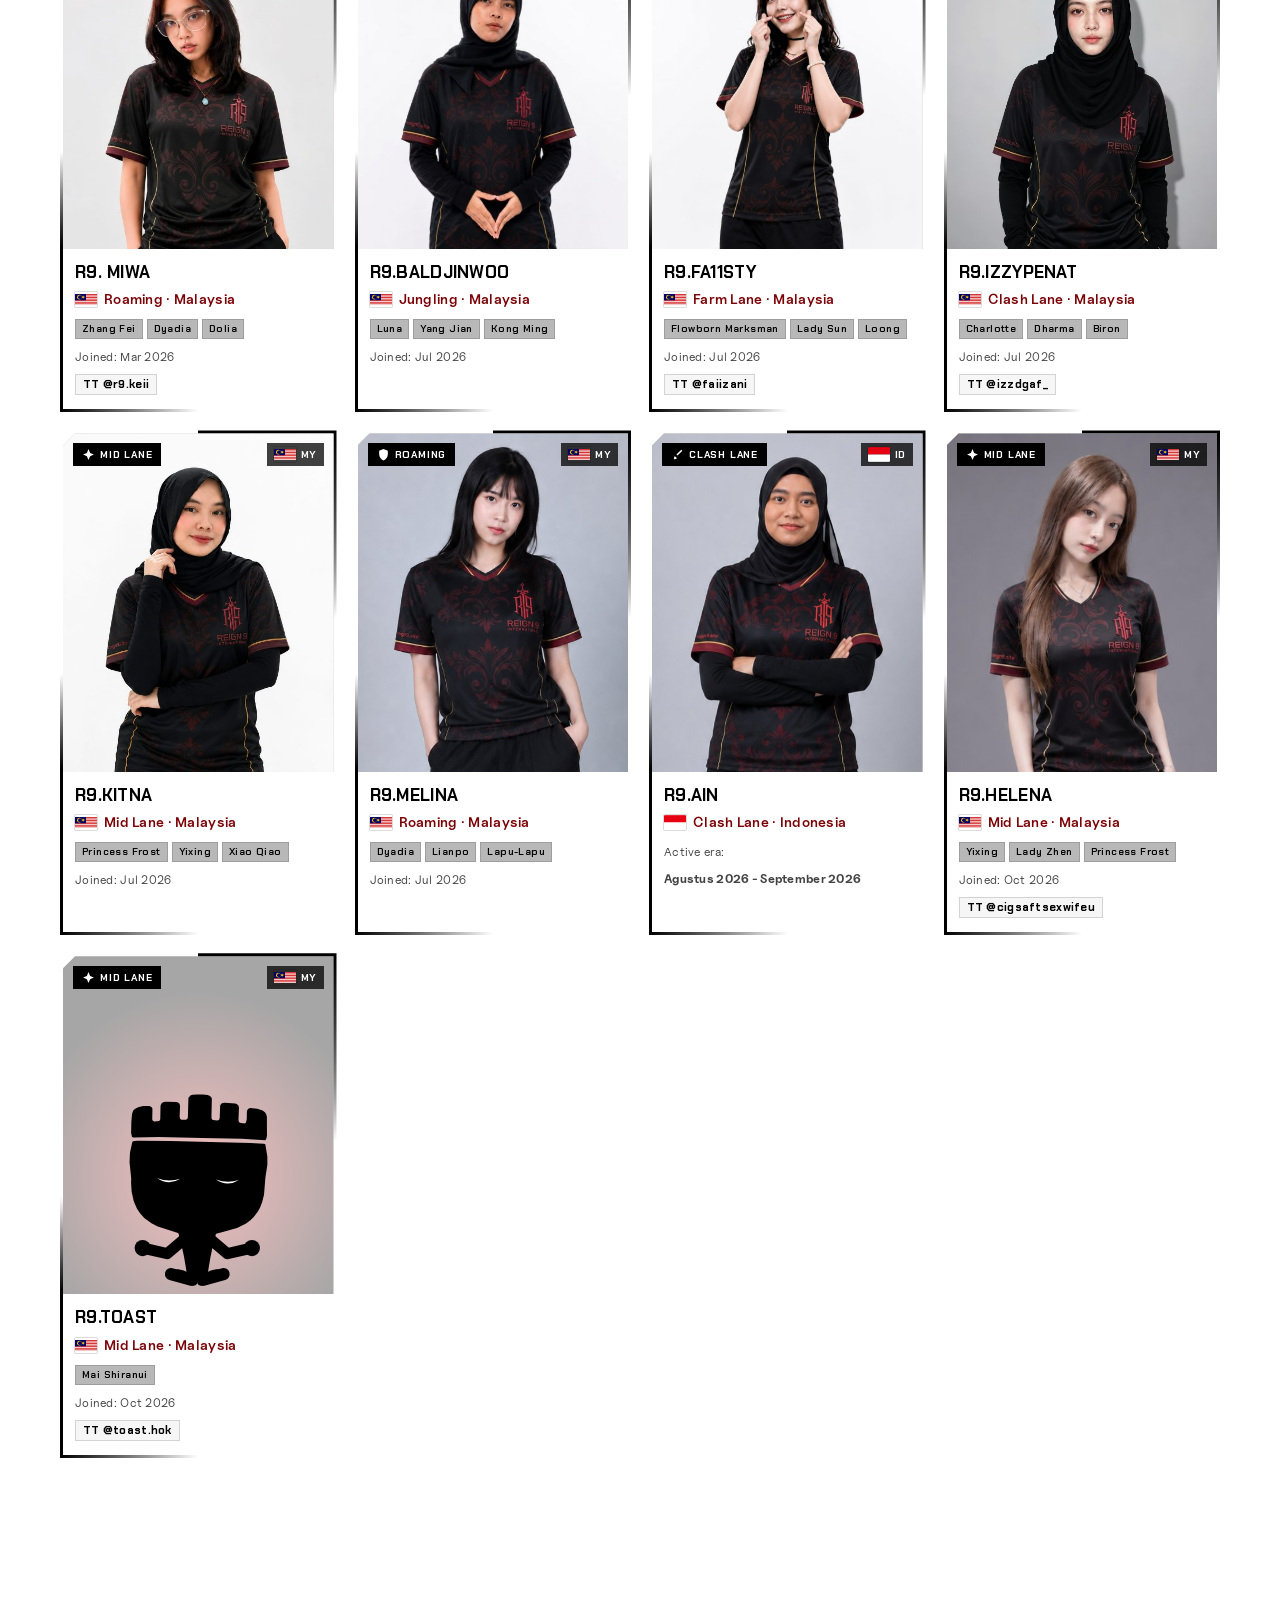
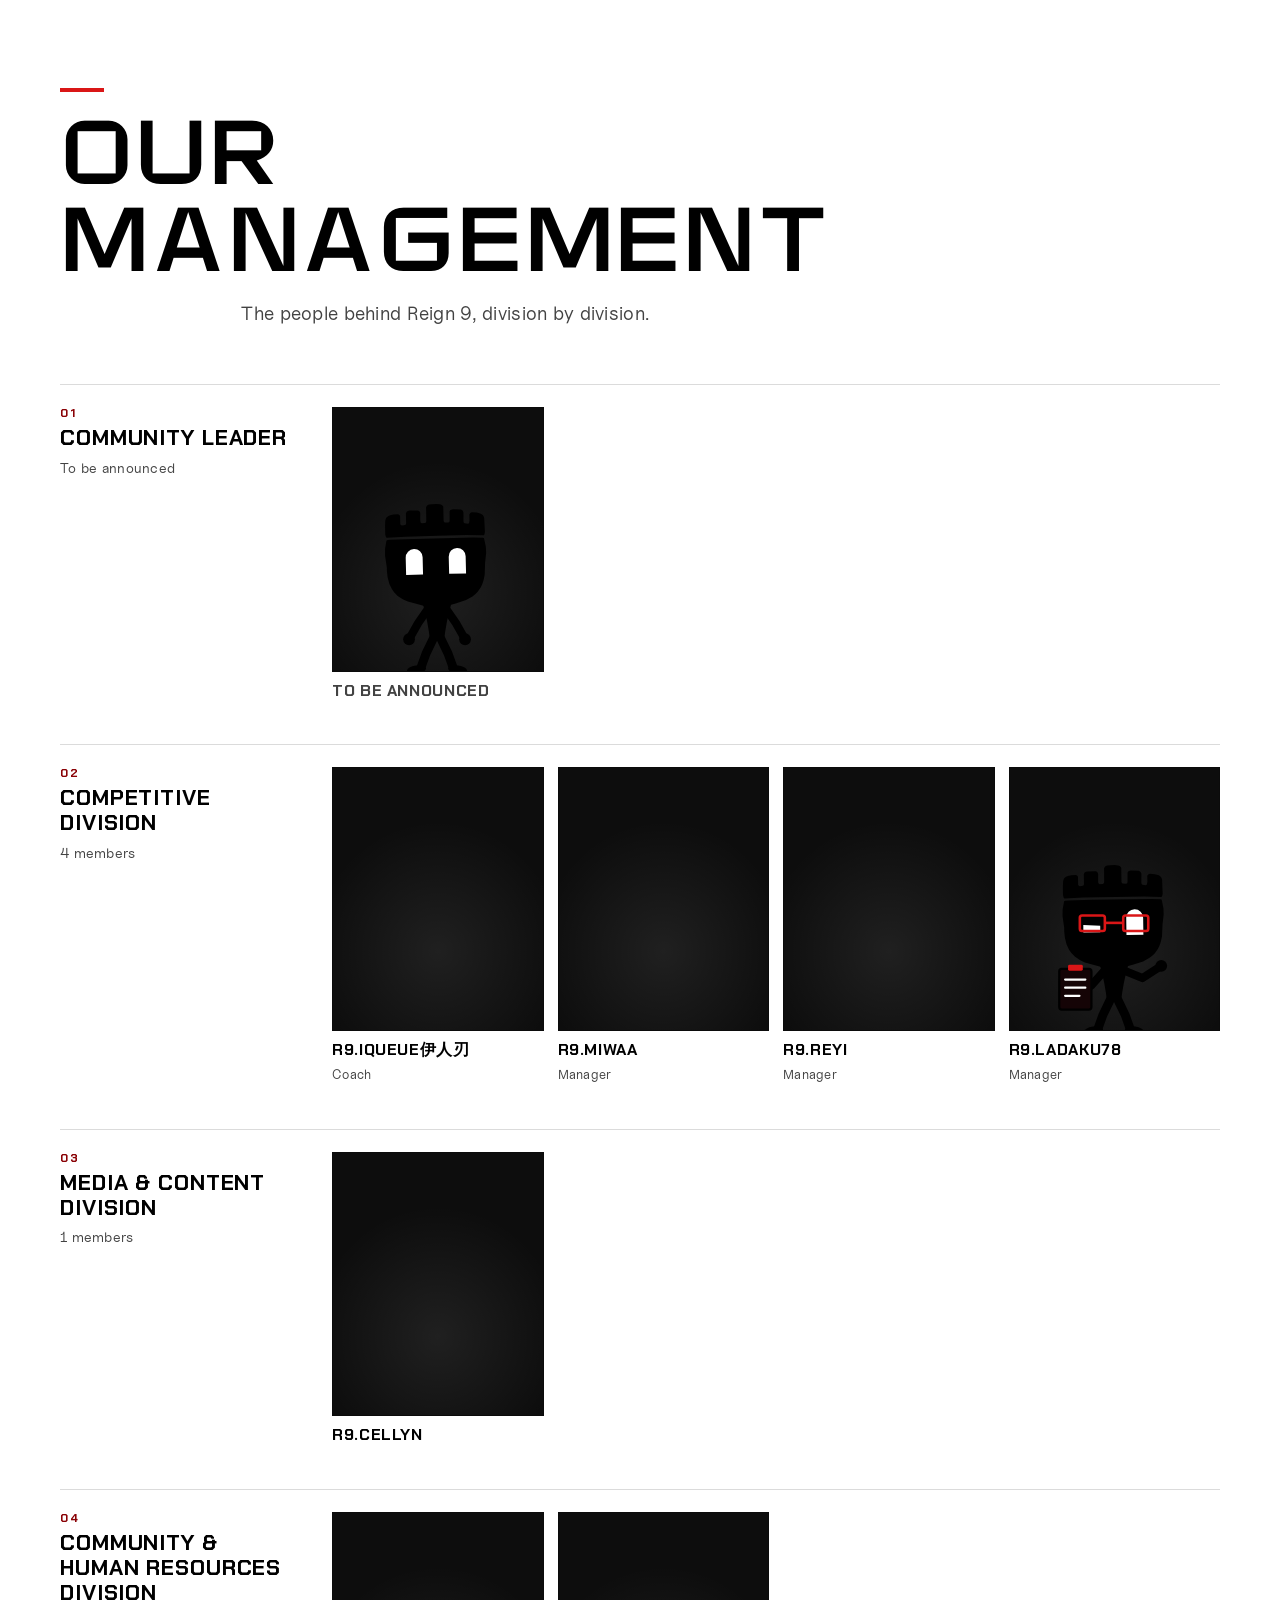
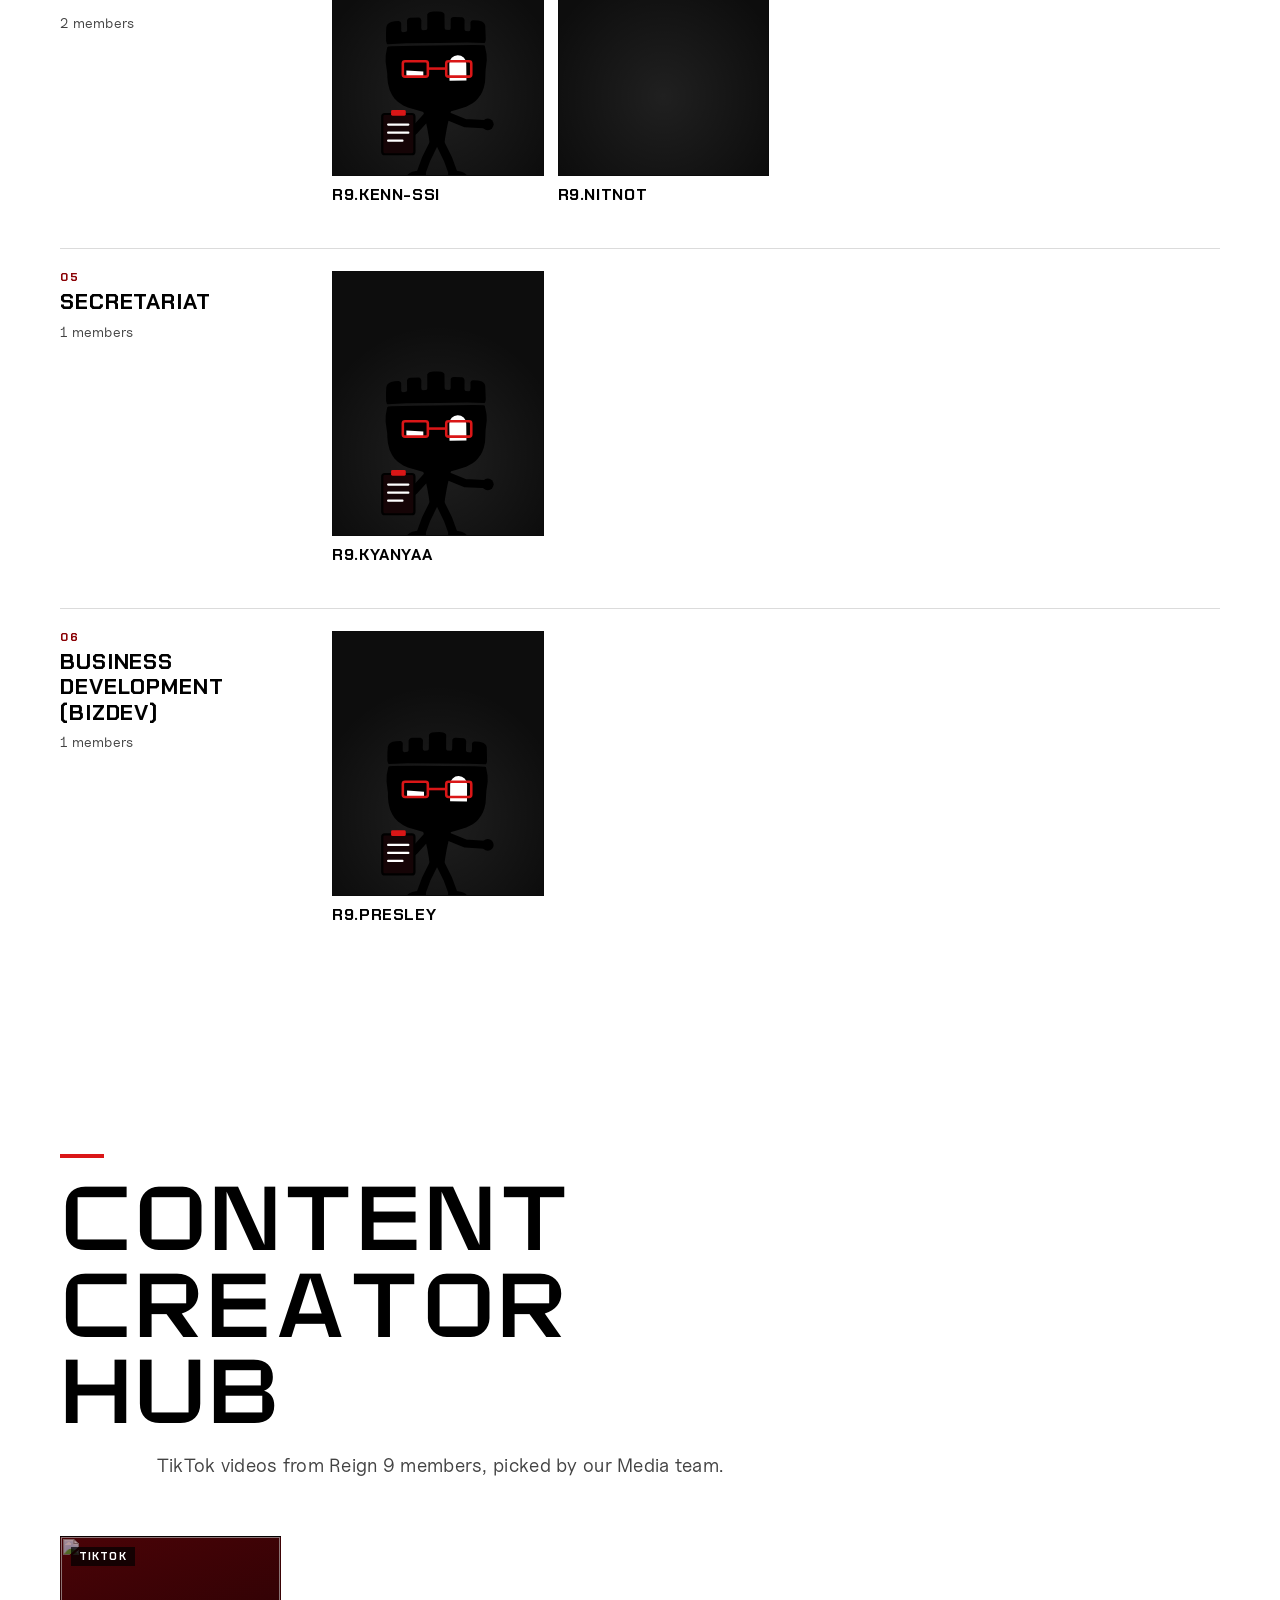
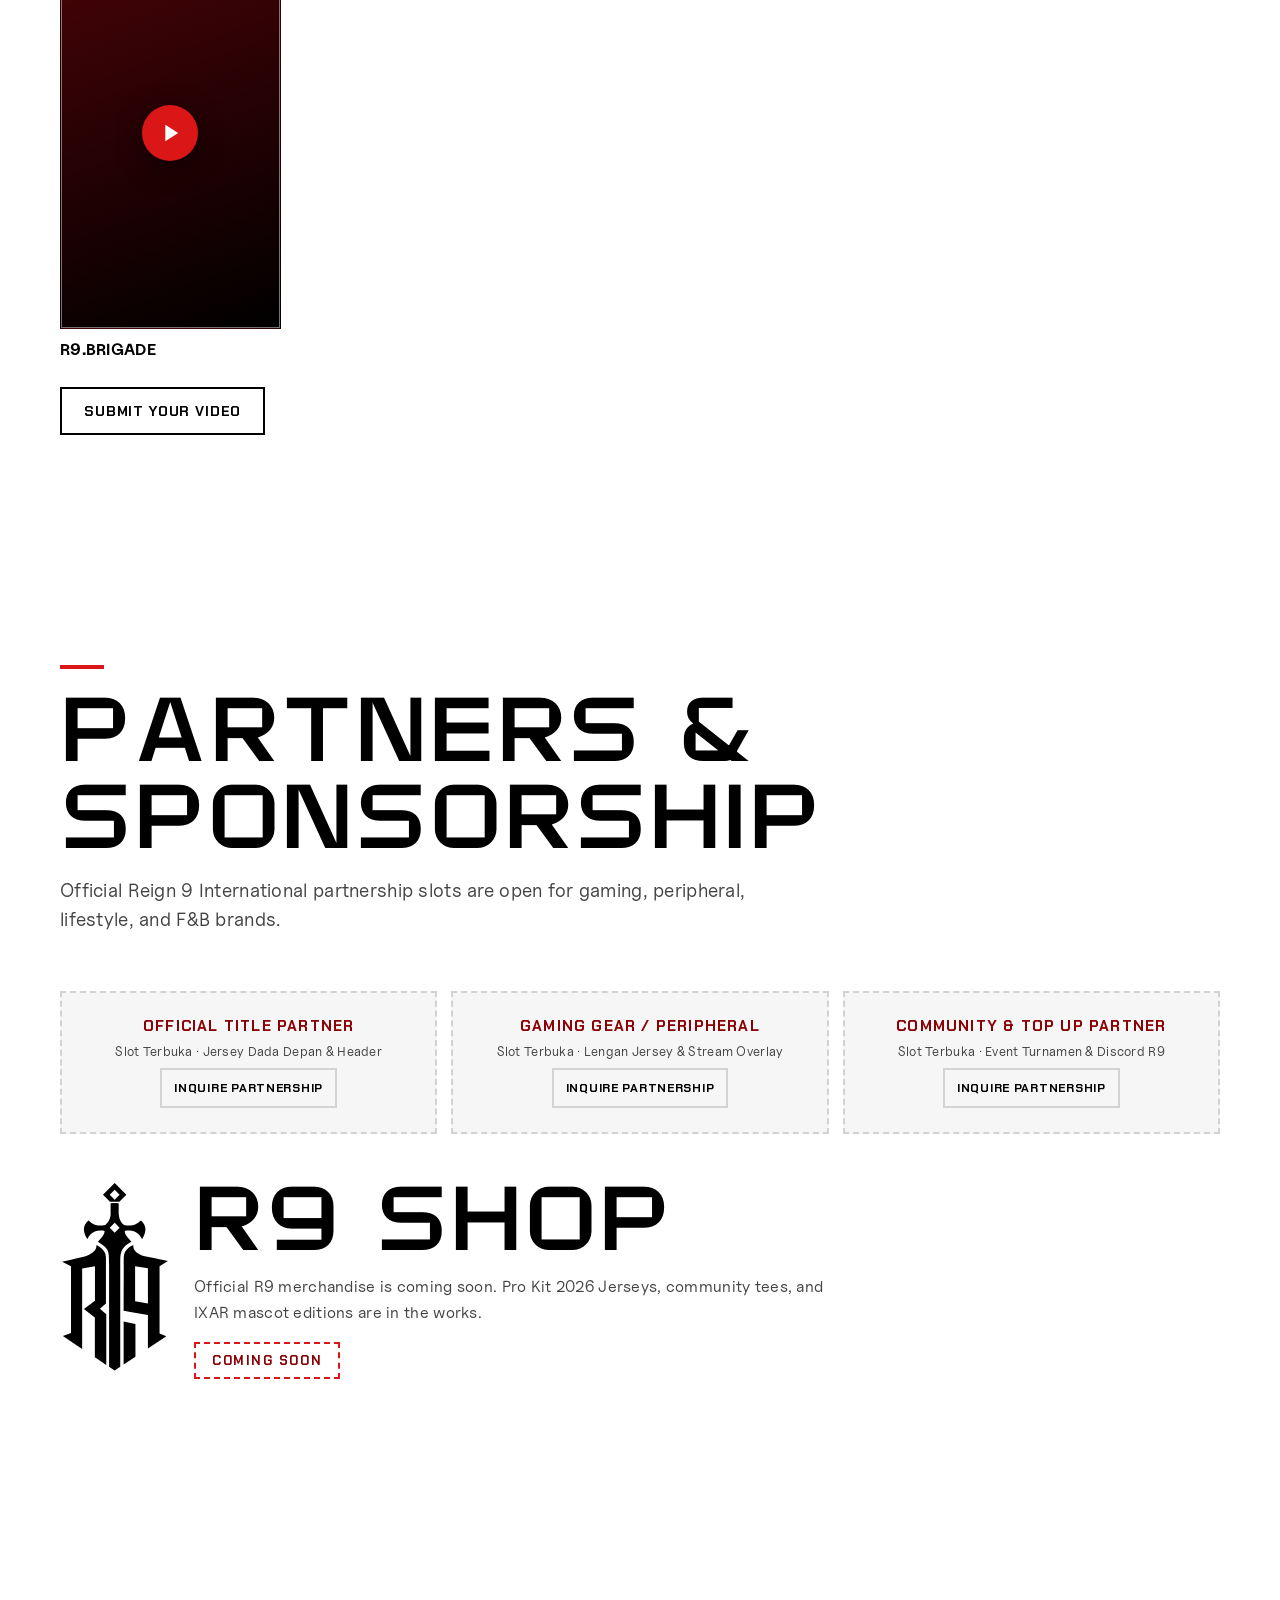
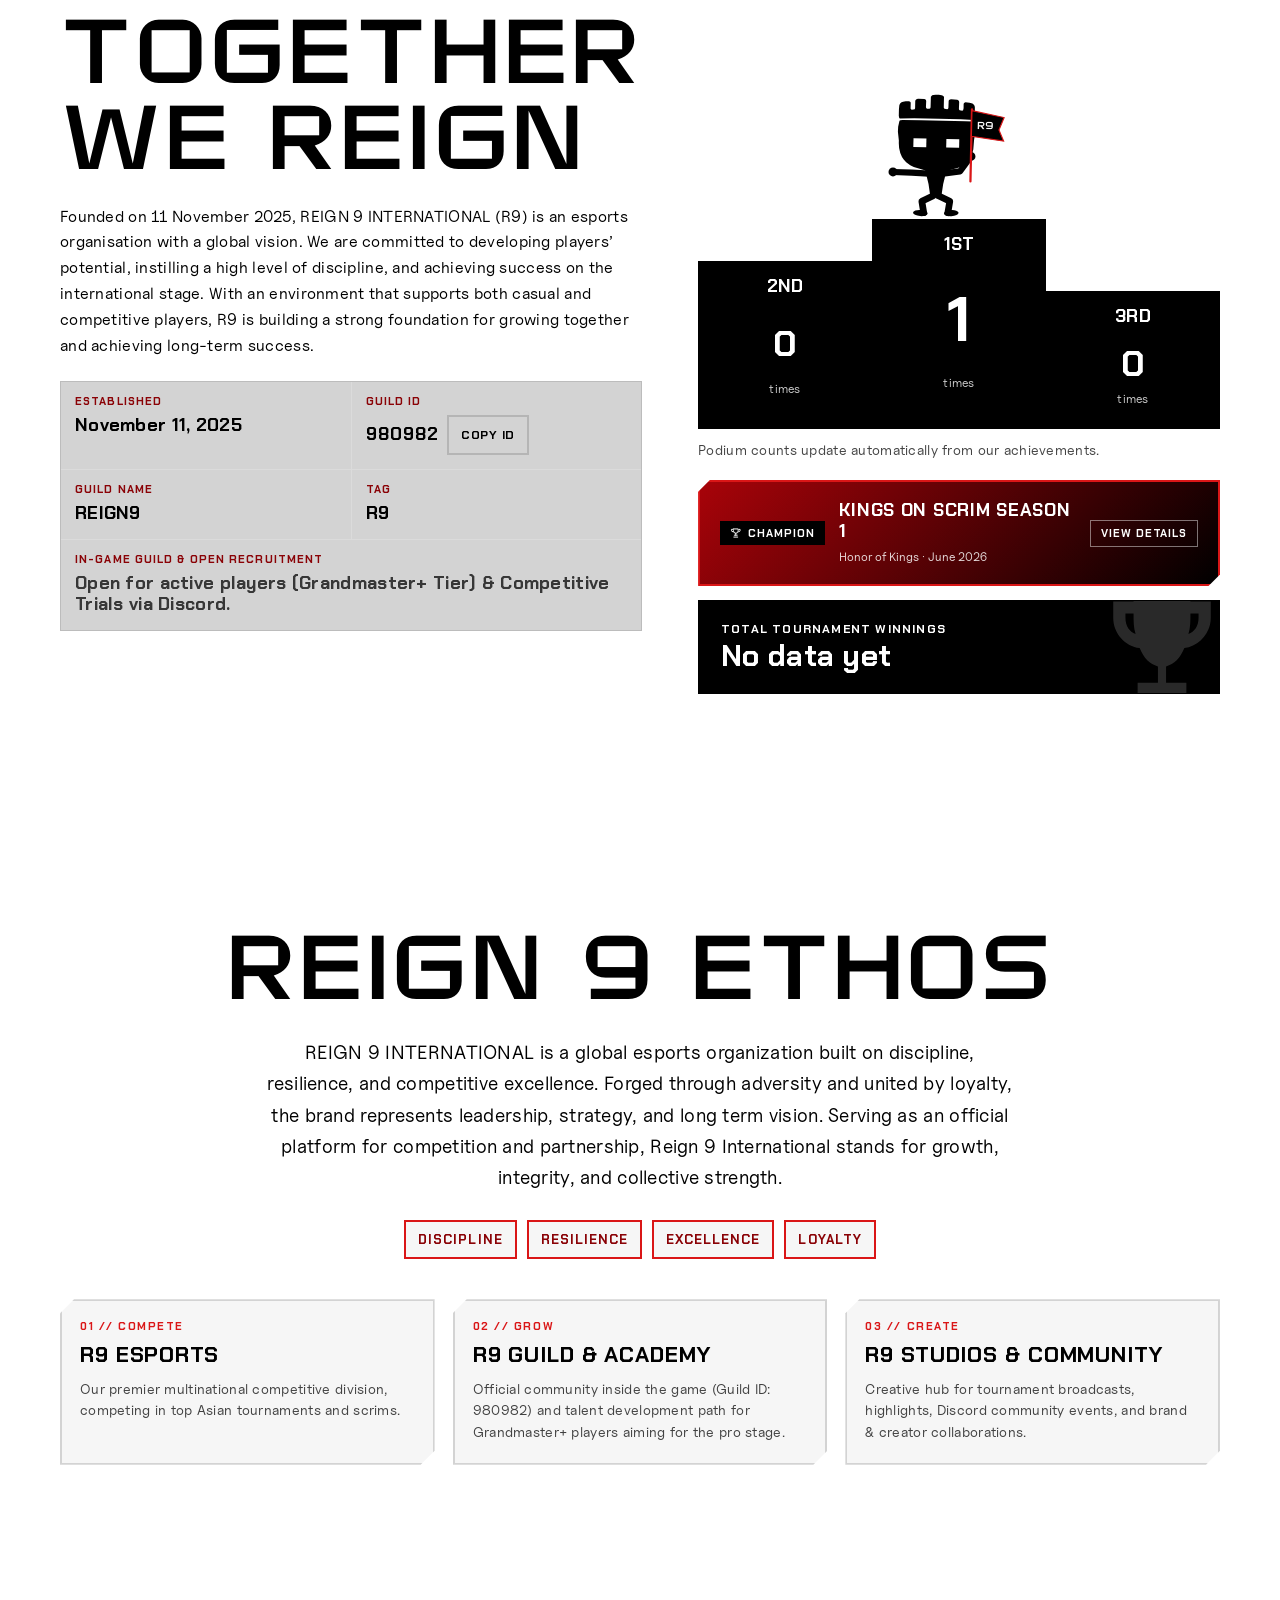
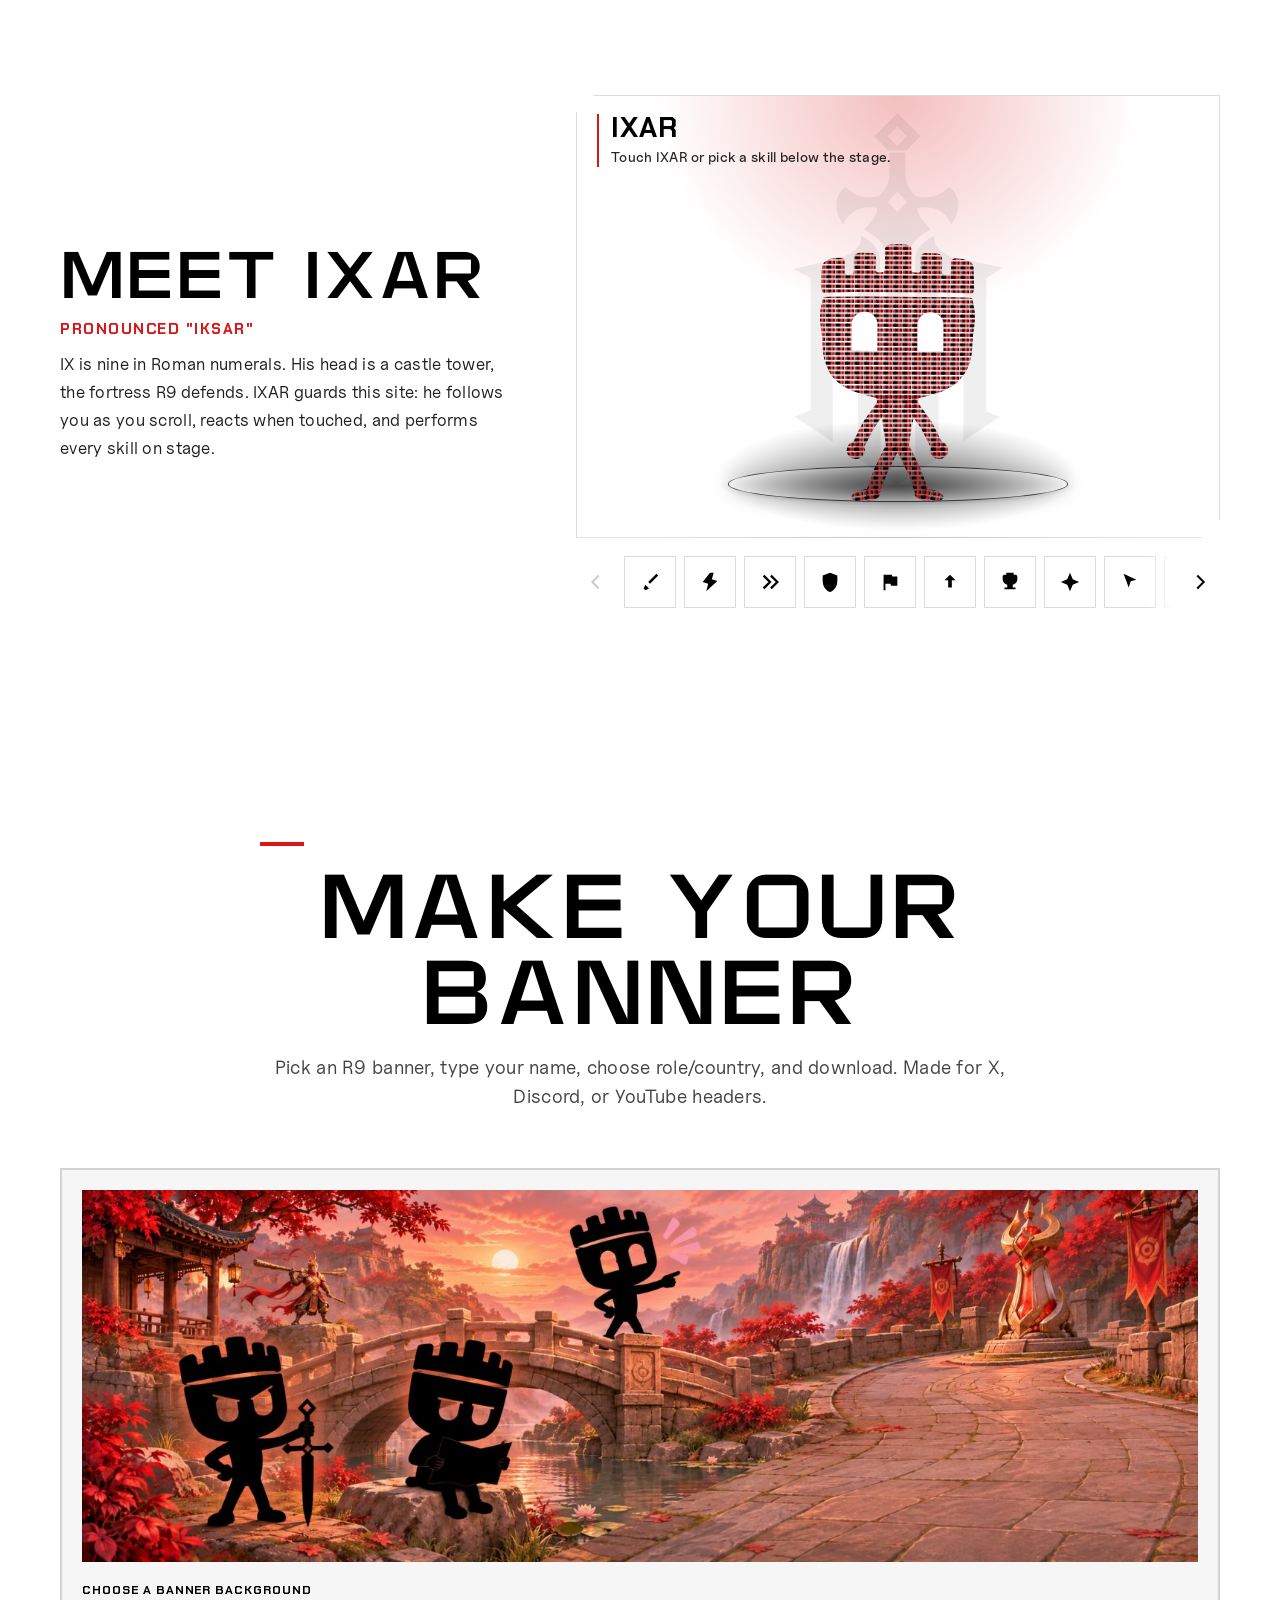
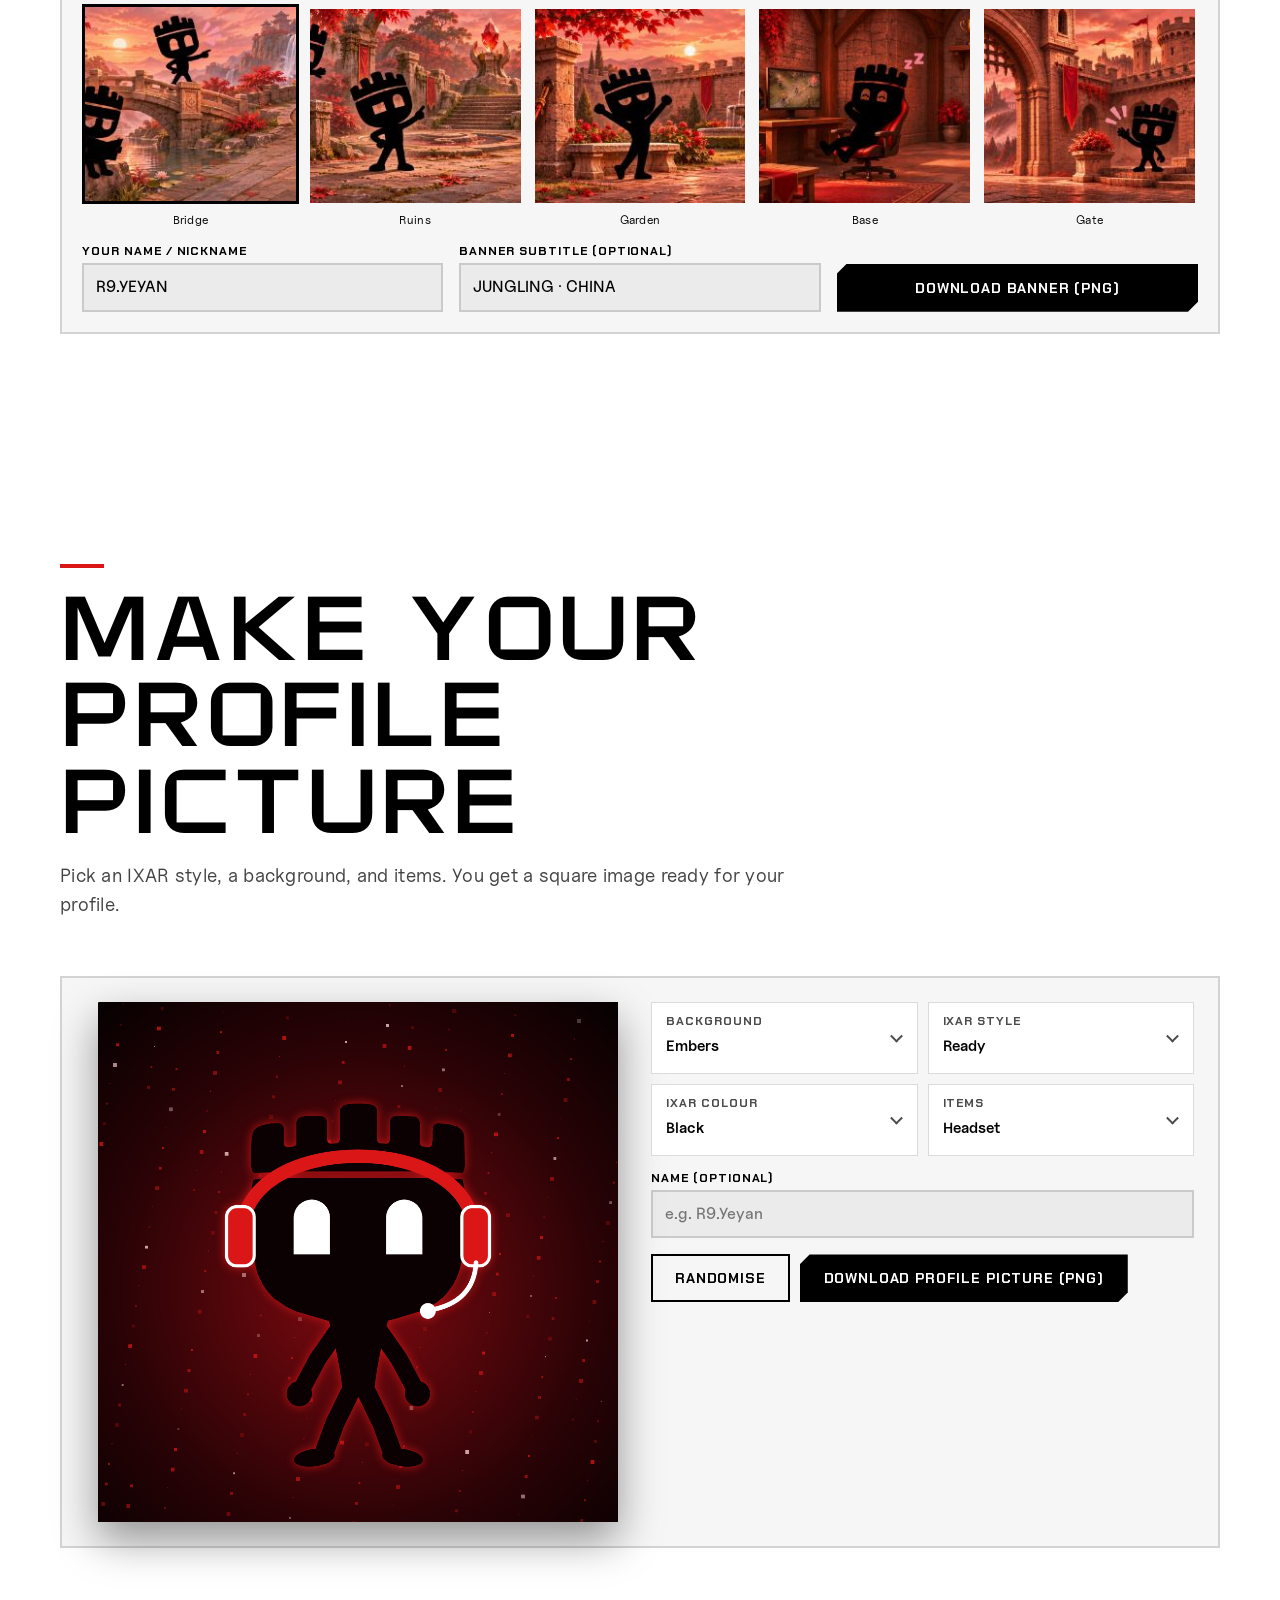
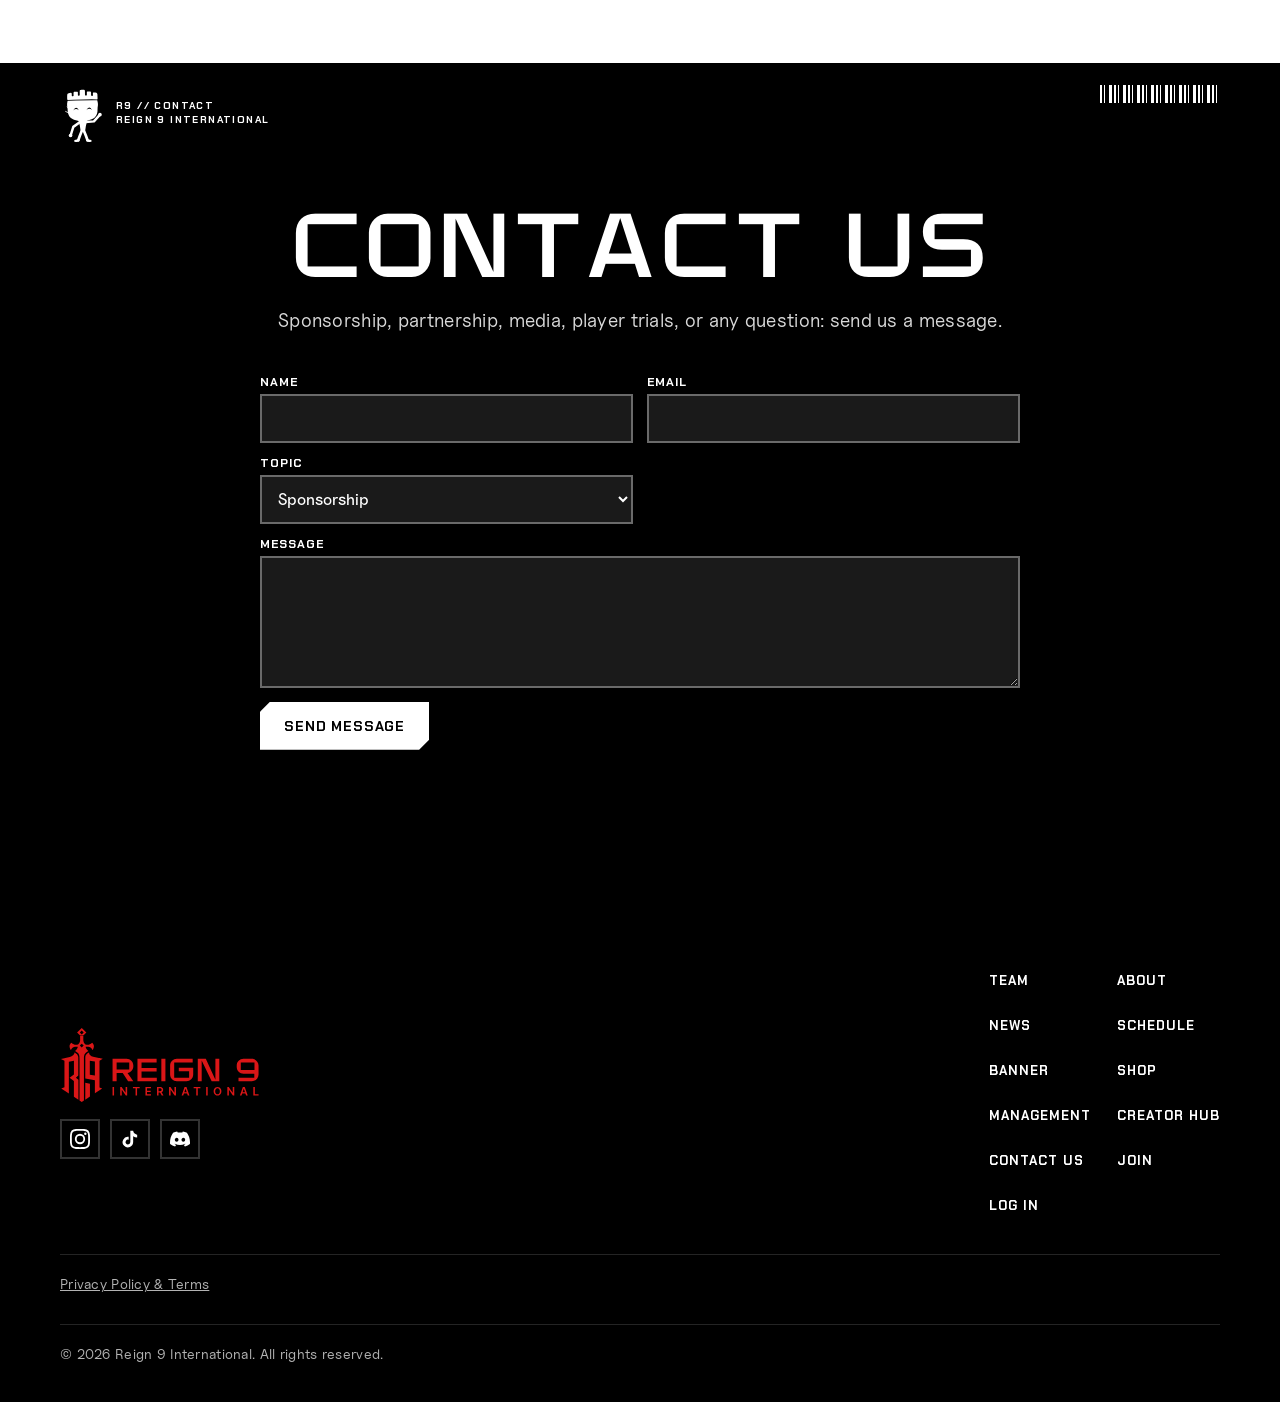
==== commit ebc7ab07: "Logo tim di bracket turnamen internal + label 1 vs 1 Co-Authored-By: Claude Opus 5.5 <noreply@anthro" ====
--- a/index.html
+++ b/index.html
@@ -21,8 +21,8 @@
 <link rel="icon" href="gambar/favicon.svg" type="image/svg+xml">
 <link rel="preload" href="font/Reign9Display-Regular.otf" as="font" type="font/otf" crossorigin>
 <link rel="preload" href="font/oxanium-500.woff2" as="font" type="font/woff2" crossorigin>
-<link rel="stylesheet" href="font/font.css?v=2611140152">
-<link rel="stylesheet" href="gaya.css?v=2611140152">
+<link rel="stylesheet" href="font/font.css?v=2611181045">
+<link rel="stylesheet" href="gaya.css?v=2611181045">
 </head>
 <body>
 <!-- Sprite SVG Logo disematkan langsung agar dibuka lewat file:// (klik 2x index.html) tetap jalan 100% tanpa kena blokir CORS browser -->
@@ -484,12 +484,12 @@
   <p class="kaki__hak" data-i18n="kaki.hak">© 2026 Reign 9 International.</p>
 </footer>
 
-<script src="bahasa.js?v=2611140152"></script>
-<script src="cuitan-ixar.js?v=2611140152"></script>
-<script src="ixar.js?v=2611140152"></script>
-<script src="desain-model.js?v=2611140152"></script>
-<script src="desain.js?v=2611140152"></script>
-<script src="app.js?v=2611140152"></script>
-<script src="bagian-baru.js?v=2611140152"></script>
+<script src="bahasa.js?v=2611181045"></script>
+<script src="cuitan-ixar.js?v=2611181045"></script>
+<script src="ixar.js?v=2611181045"></script>
+<script src="desain-model.js?v=2611181045"></script>
+<script src="desain.js?v=2611181045"></script>
+<script src="app.js?v=2611181045"></script>
+<script src="bagian-baru.js?v=2611181045"></script>
 </body>
 </html>
--- a/gaya.css
+++ b/gaya.css
@@ -1193,13 +1193,16 @@
 .br-ronde h4 { margin: 0; font: 700 12px/1 var(--sub); letter-spacing: .12em; text-transform: uppercase; color: var(--teks-merah); }
 .br-laga-daftar { display: flex; flex-direction: column; justify-content: space-around; gap: 14px; }
 .br-laga { display: grid; border: 1px solid var(--garis); background: var(--kartu); }
-.br-tim { display: flex; justify-content: space-between; gap: 8px; align-items: center; min-height: 40px; padding: 0 12px; font: 600 14px/1.2 var(--badan); color: var(--teks); }
+.br-tim { display: flex; justify-content: flex-start; gap: 8px; align-items: center; min-height: 40px; padding: 0 12px; font: 600 14px/1.2 var(--badan); color: var(--teks); }
 .br-tim + .br-tim { border-top: 1px solid var(--garis); }
-.br-tim span { overflow: hidden; text-overflow: ellipsis; white-space: nowrap; }
+.br-tim span { overflow: hidden; text-overflow: ellipsis; white-space: nowrap; flex: 1; }
+.br-logo { flex: none; width: 26px; height: 26px; border-radius: 6px; object-fit: contain; background: rgba(127, 127, 127, .12); }
+.br-logo--kosong { display: grid; place-items: center; font: 700 12px/1 var(--sub); font-style: normal; color: var(--teks); background: var(--garis); }
+.br-logo--juara { width: 72px; height: 72px; border-radius: 12px; font-size: 28px; }
 .br-tim--menang { background: var(--merah); color: #fff; font-weight: 700; }
 .br-tim--kalah { opacity: .45; }
 .br-tim--kosong { color: var(--teks-redup); font-style: italic; }
-.br-trofi { padding: 18px 14px; text-align: center; font: 700 16px/1.3 var(--sub); border: 2px solid var(--merah); color: var(--teks); background: var(--kartu); }
+.br-trofi { display: grid; justify-items: center; gap: 10px; padding: 18px 14px; text-align: center; font: 700 16px/1.3 var(--sub); border: 2px solid var(--merah); color: var(--teks); background: var(--kartu); }
 
 /* ---------- produk toko di web ---------- */
 .produk-web { display: grid; gap: 18px; justify-items: start; margin-bottom: 40px; }
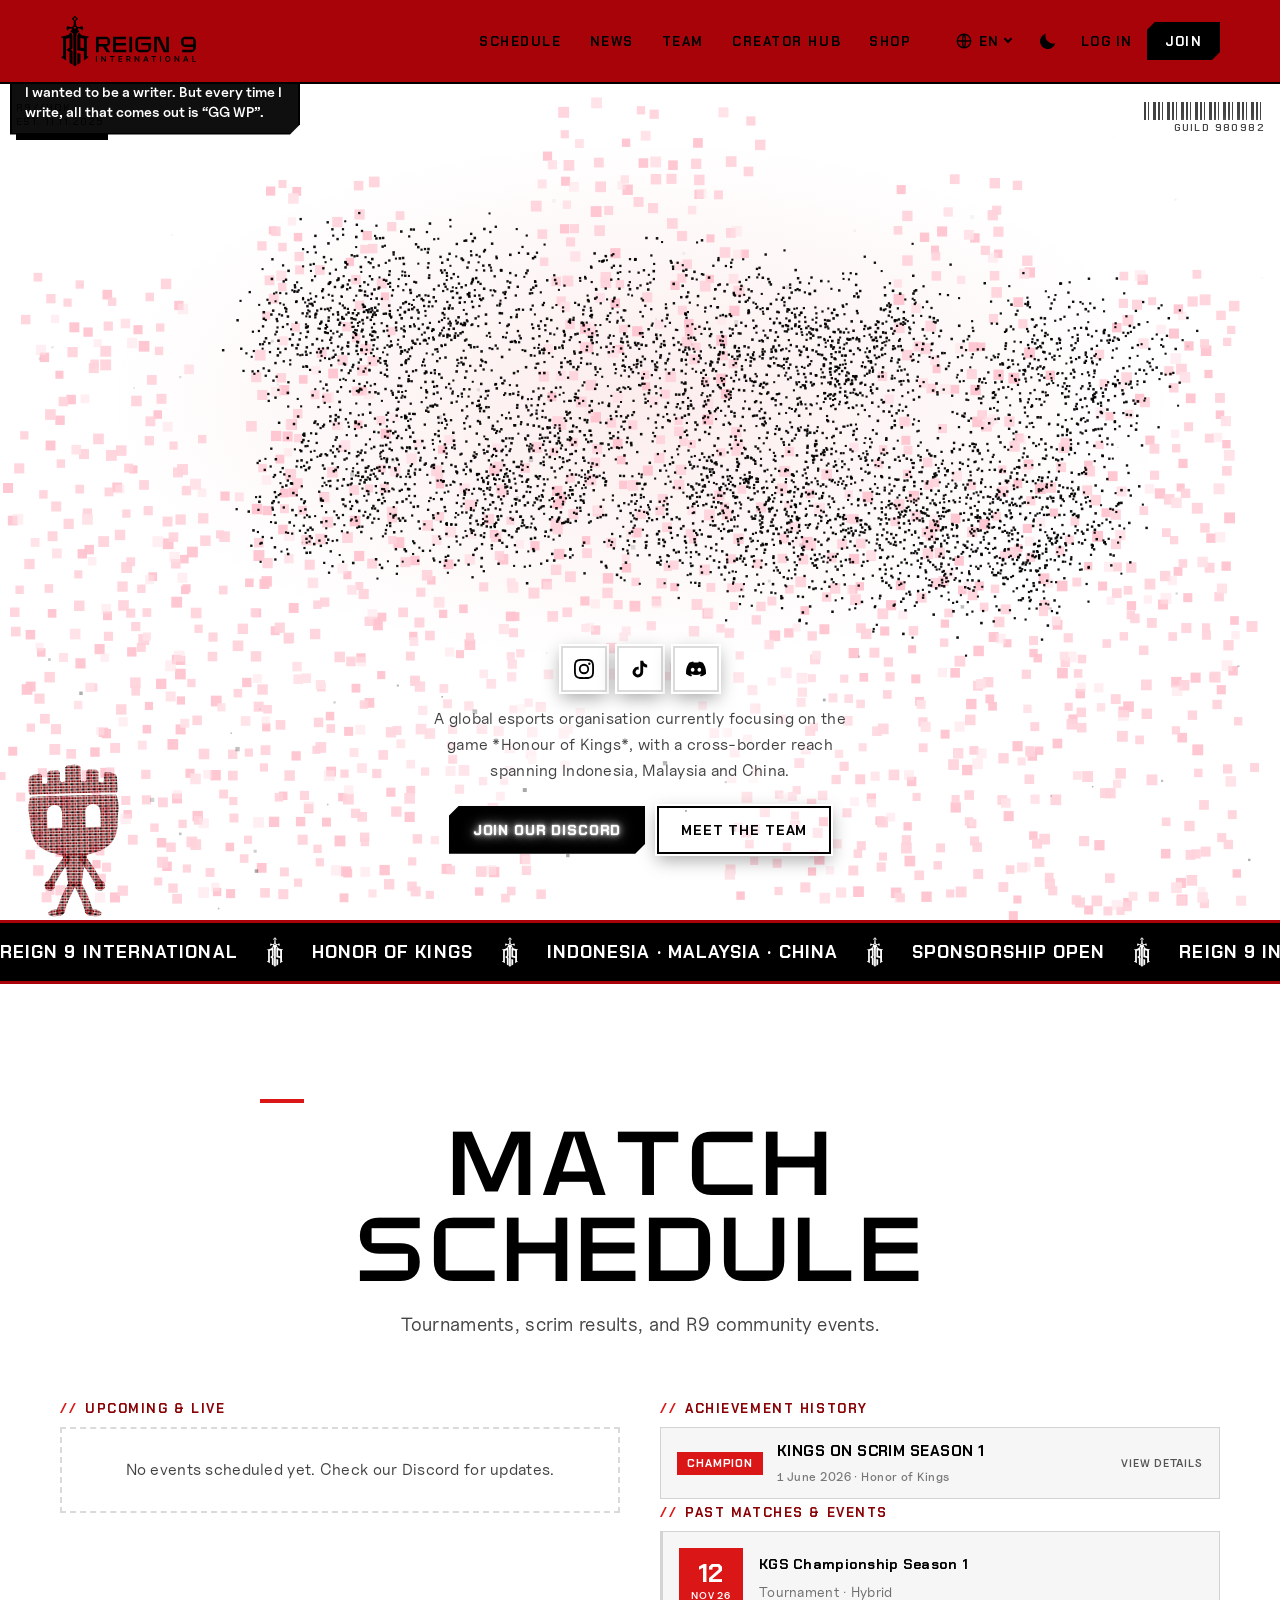
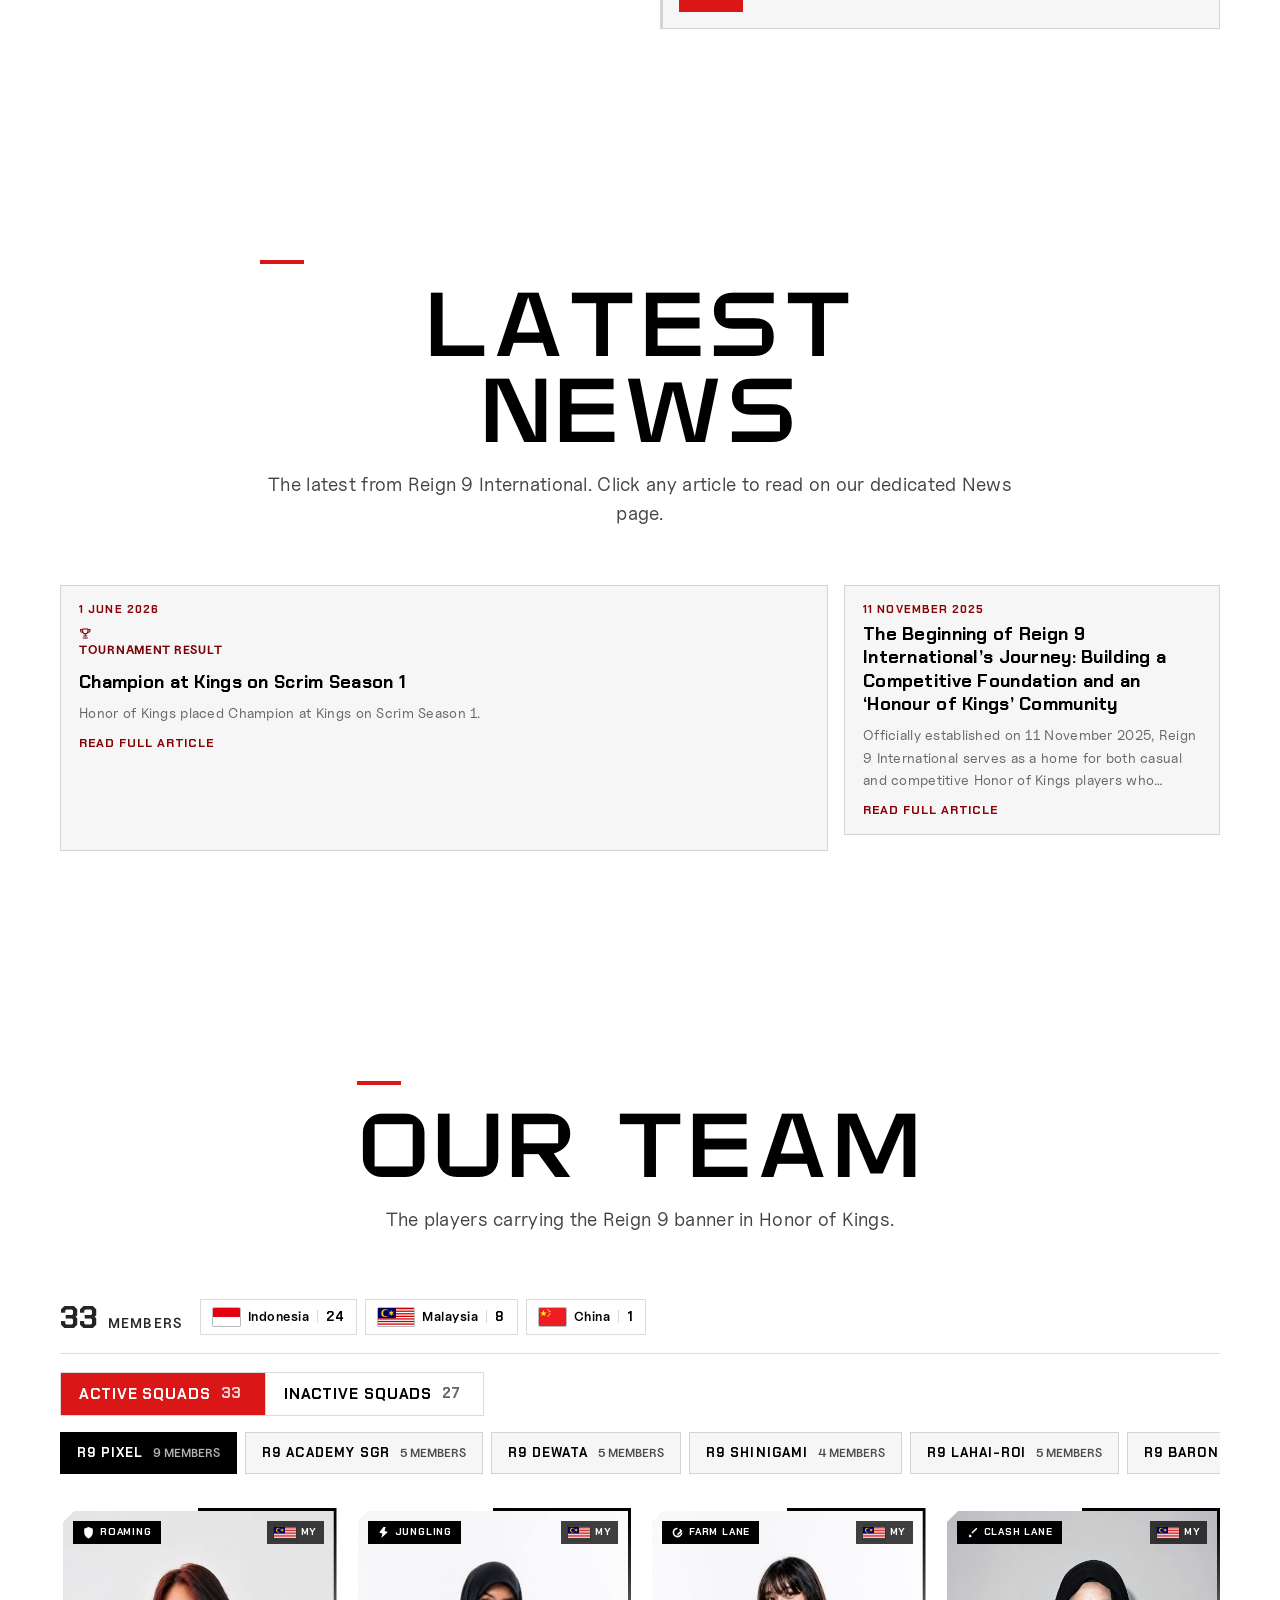
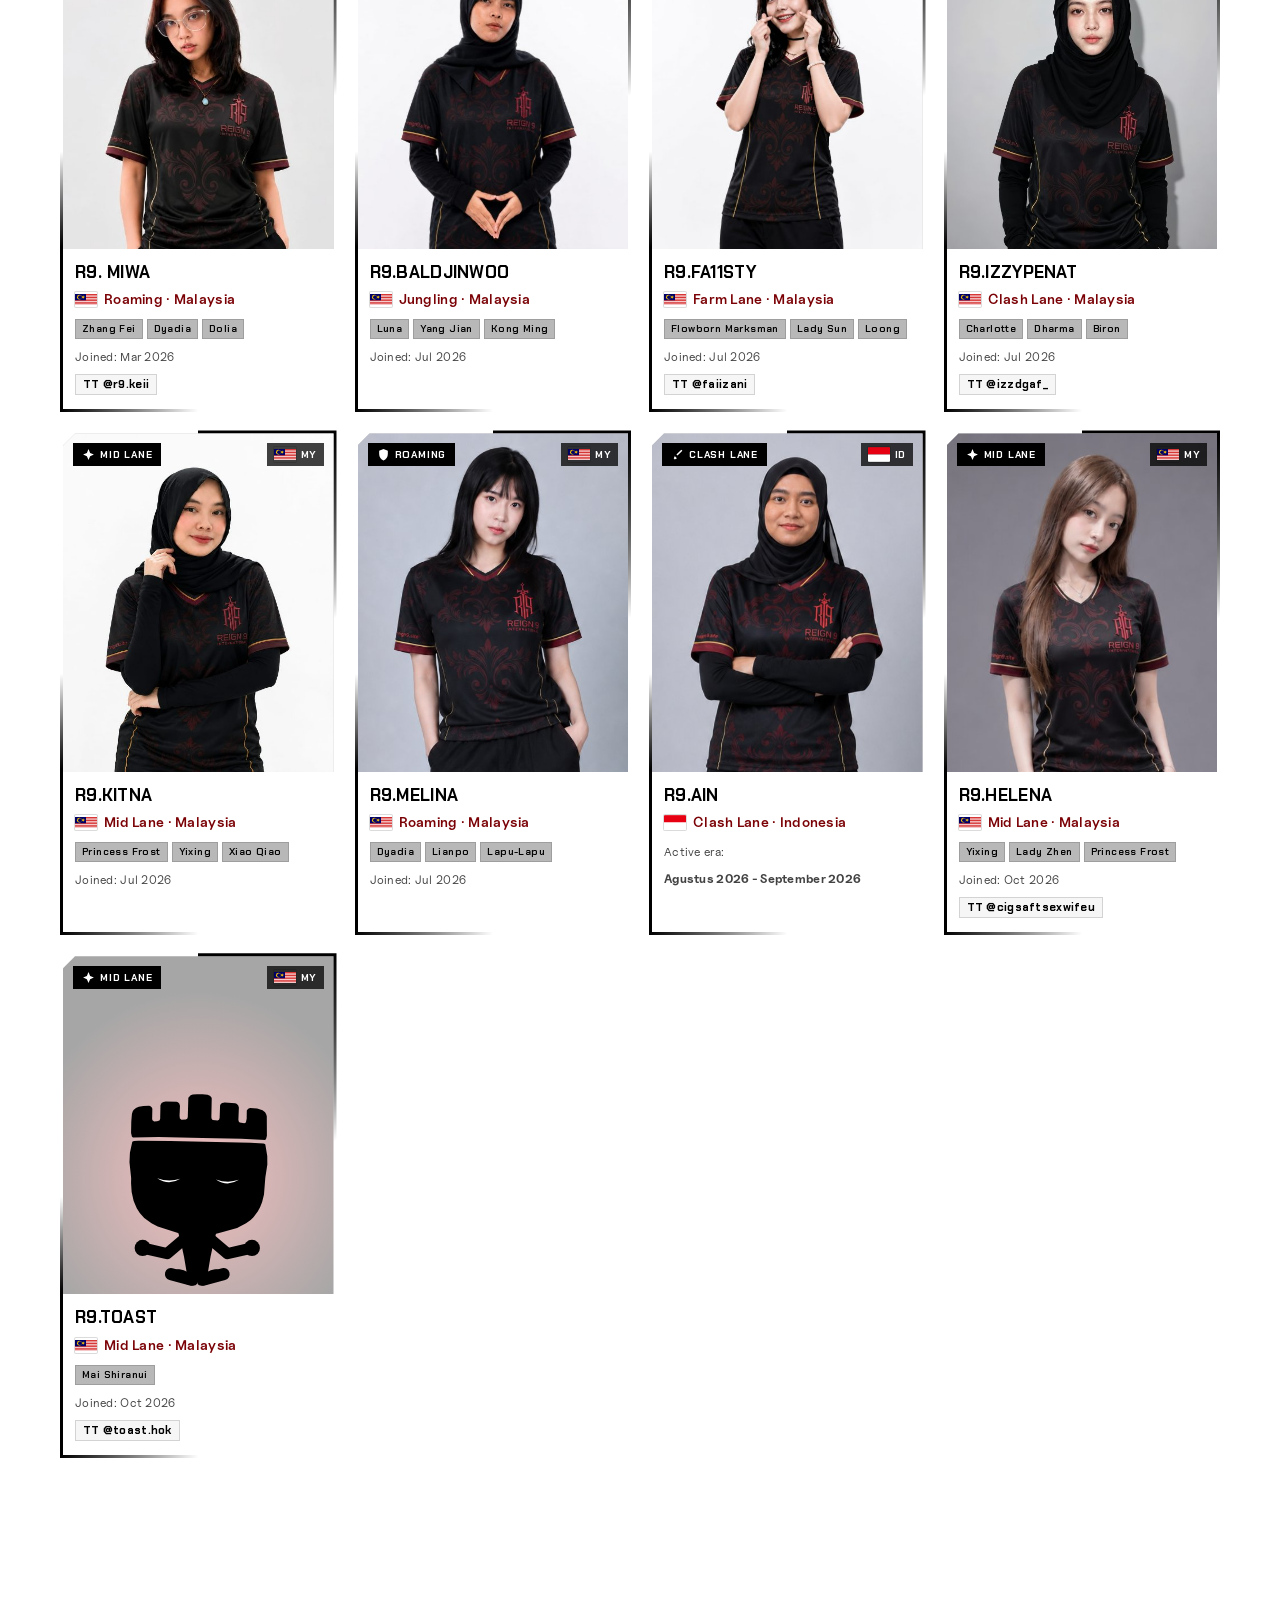
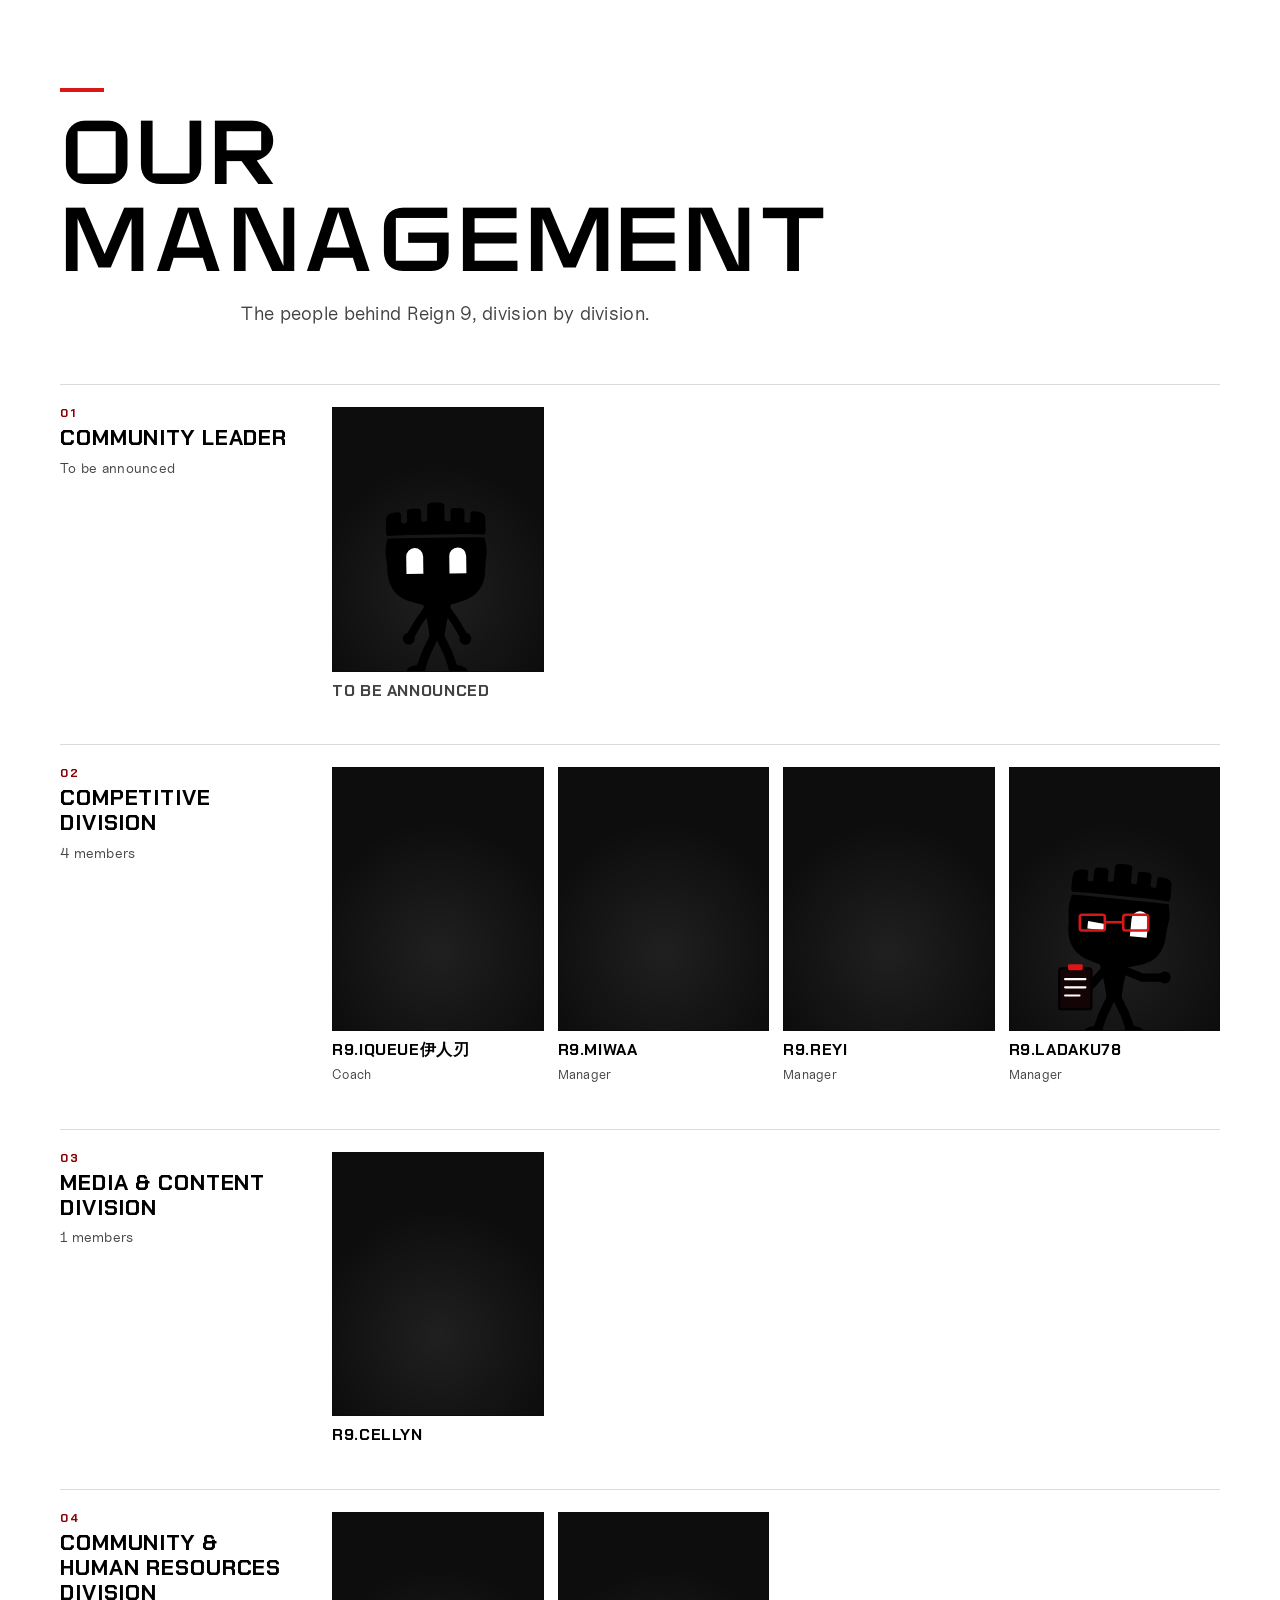
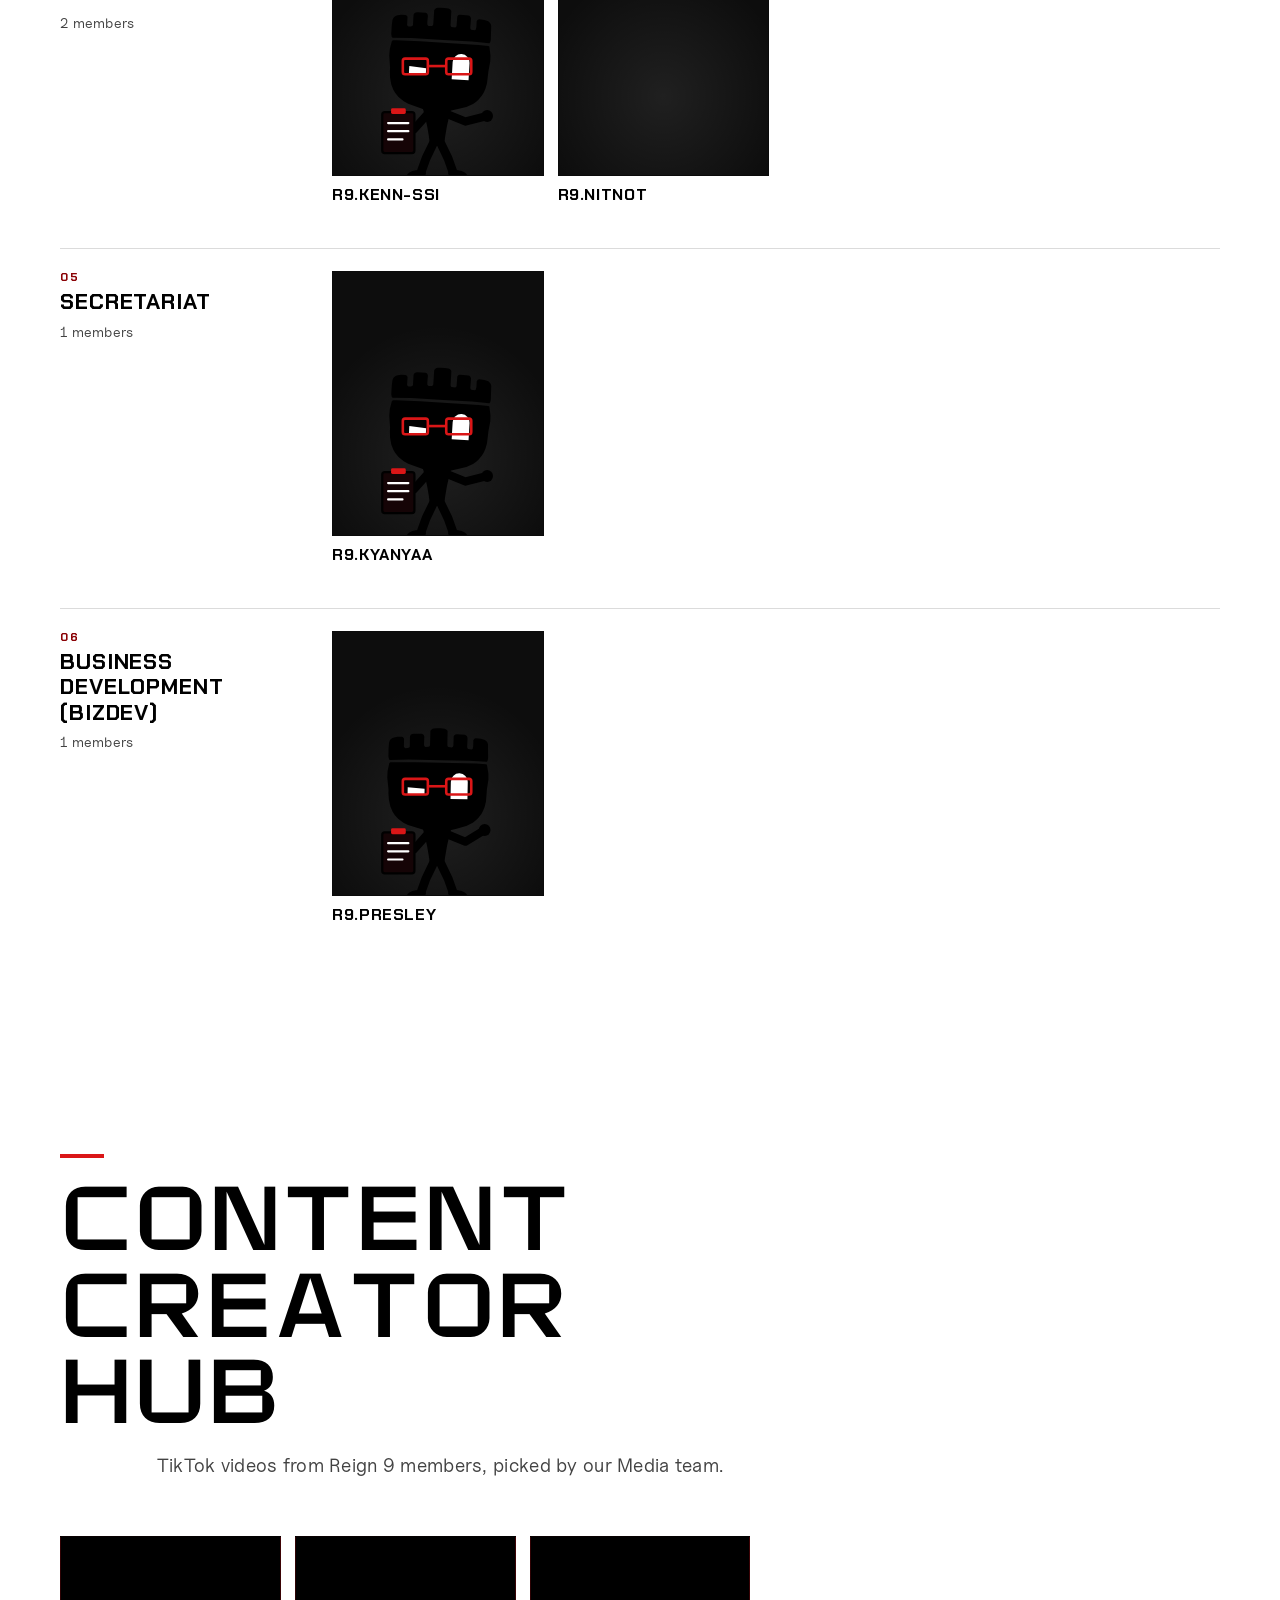
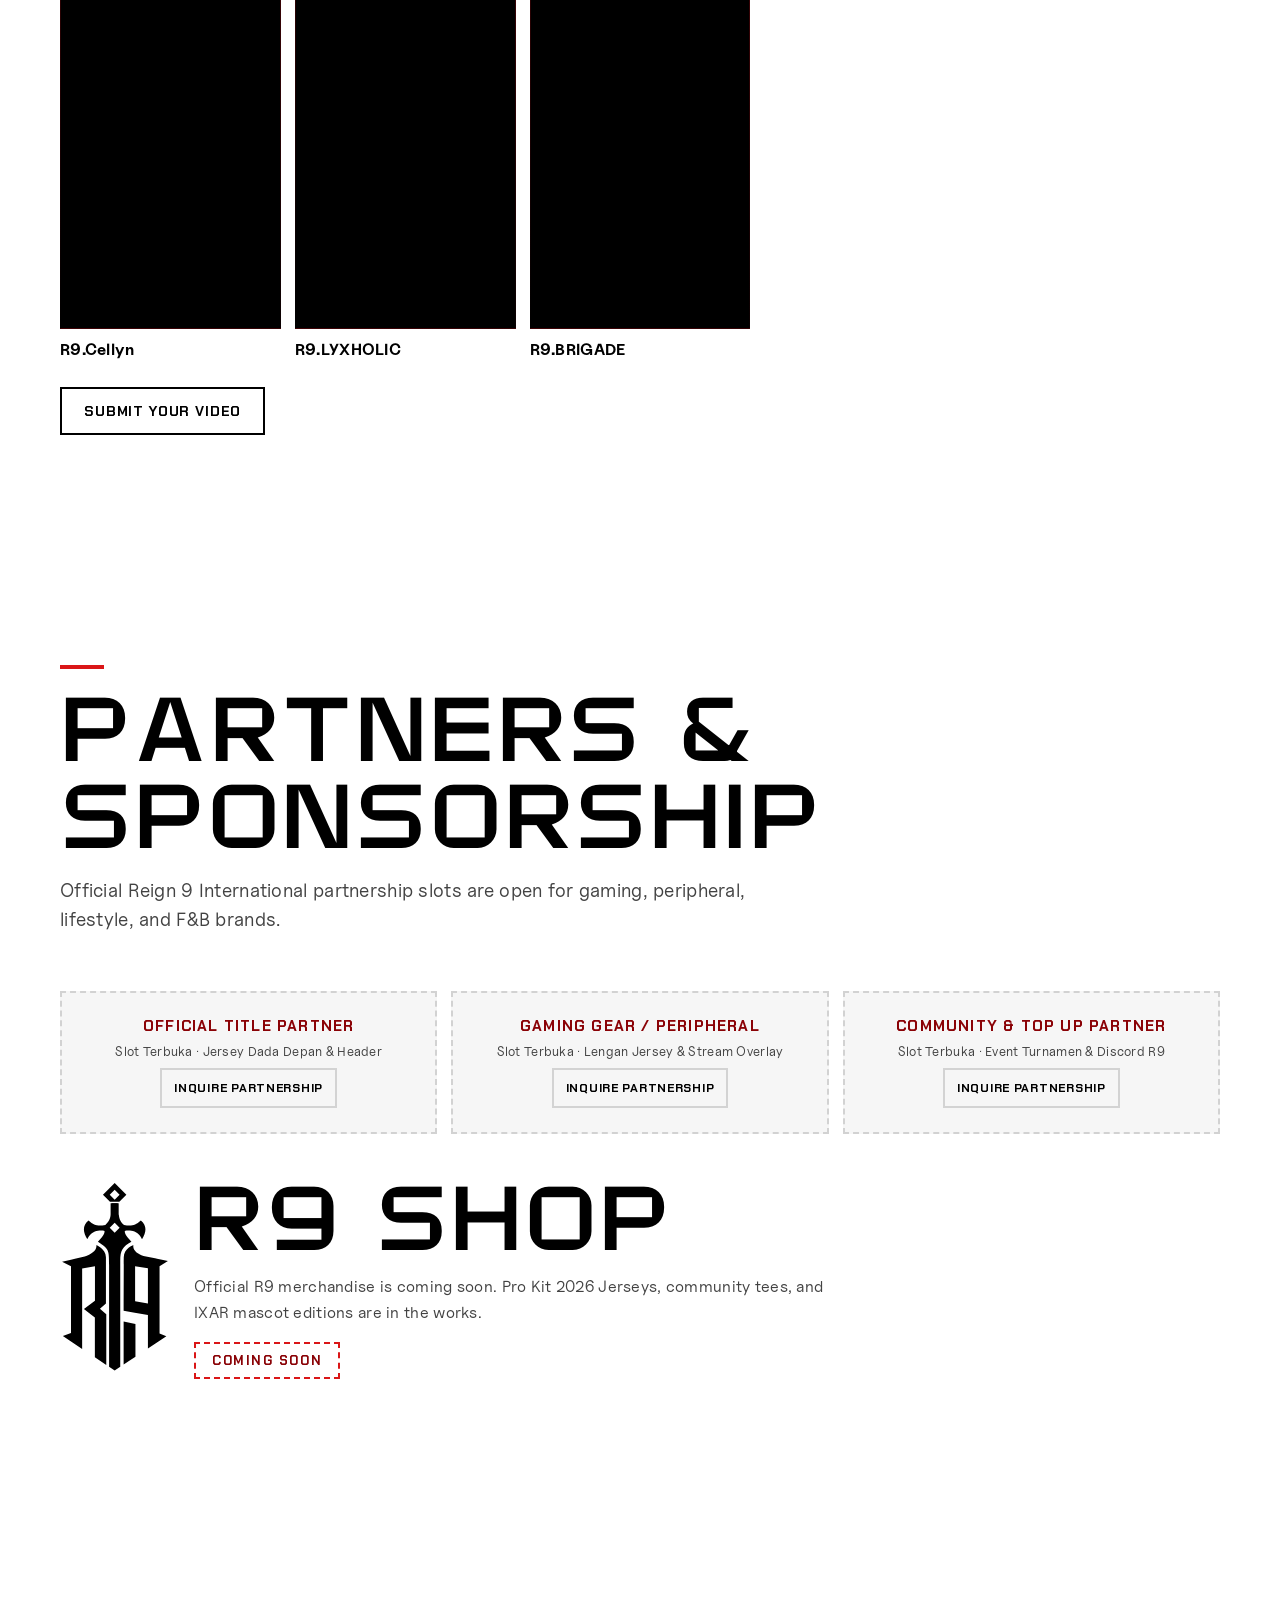
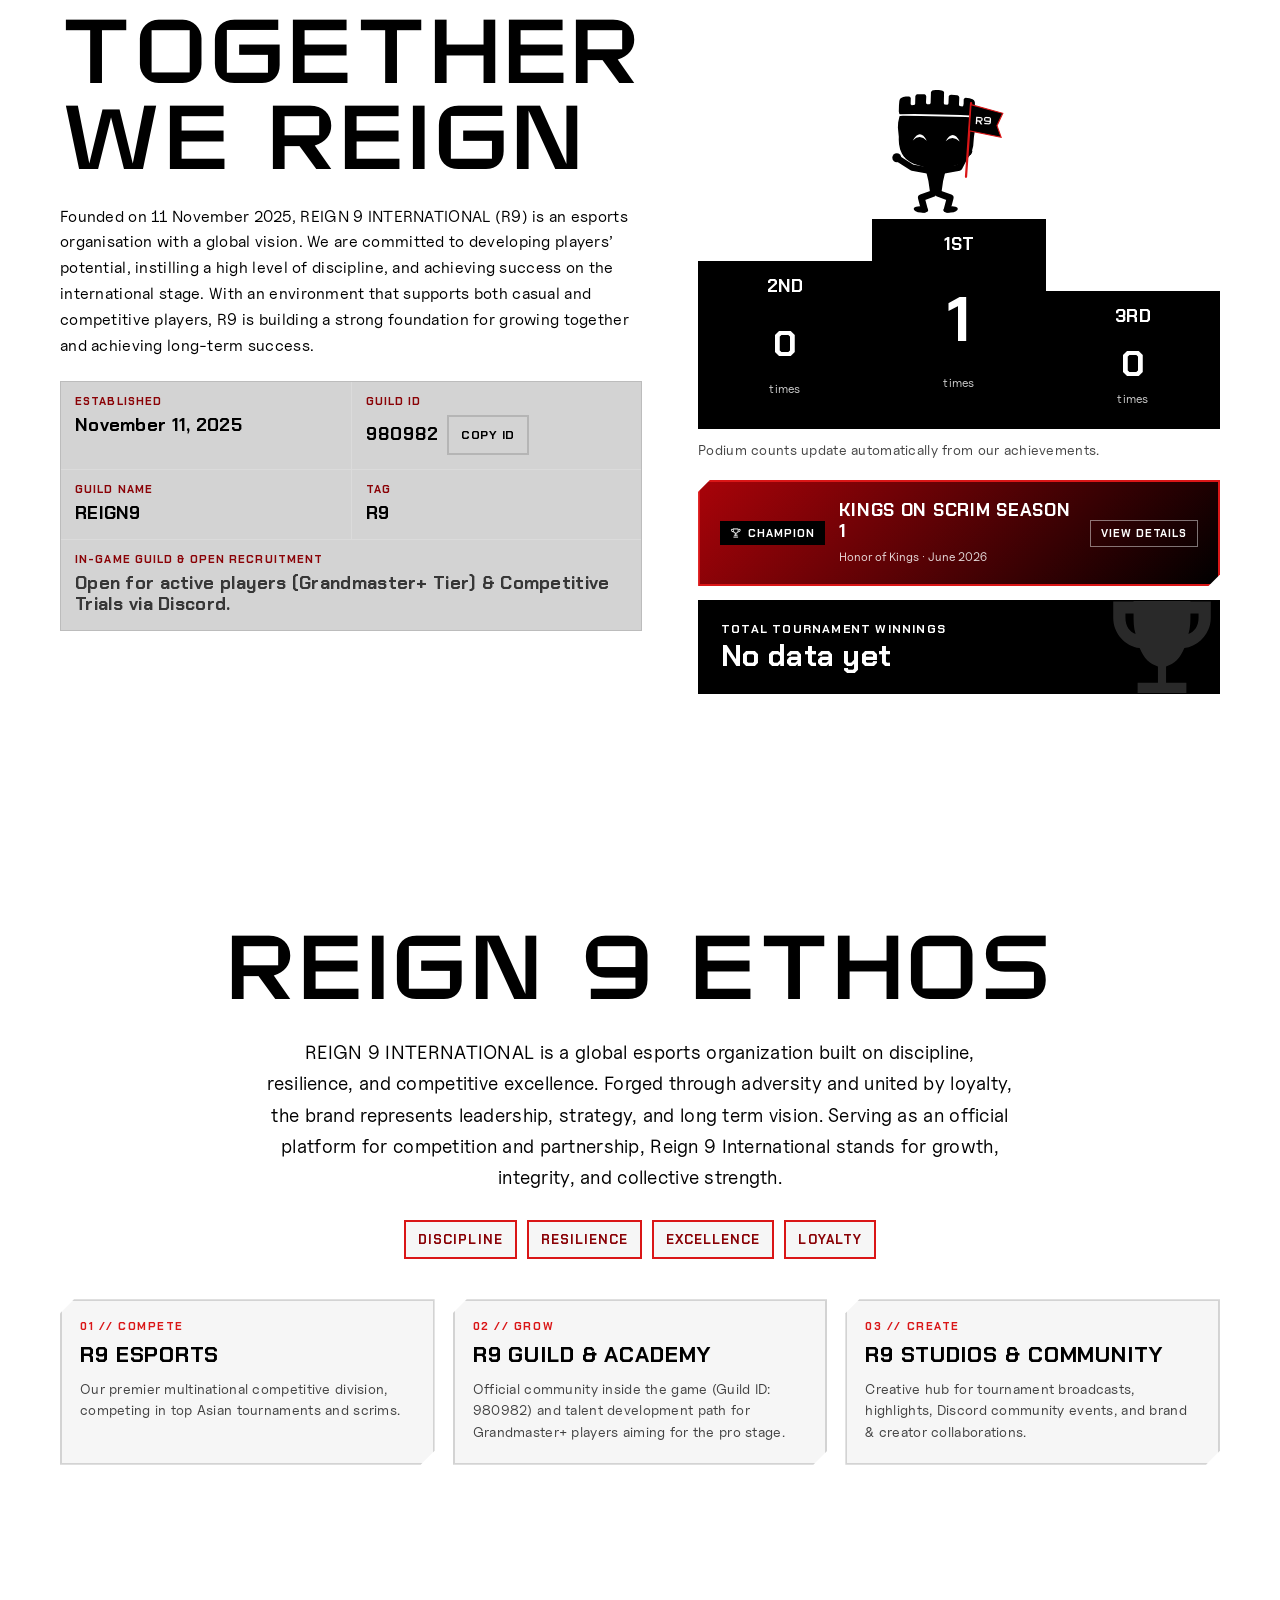
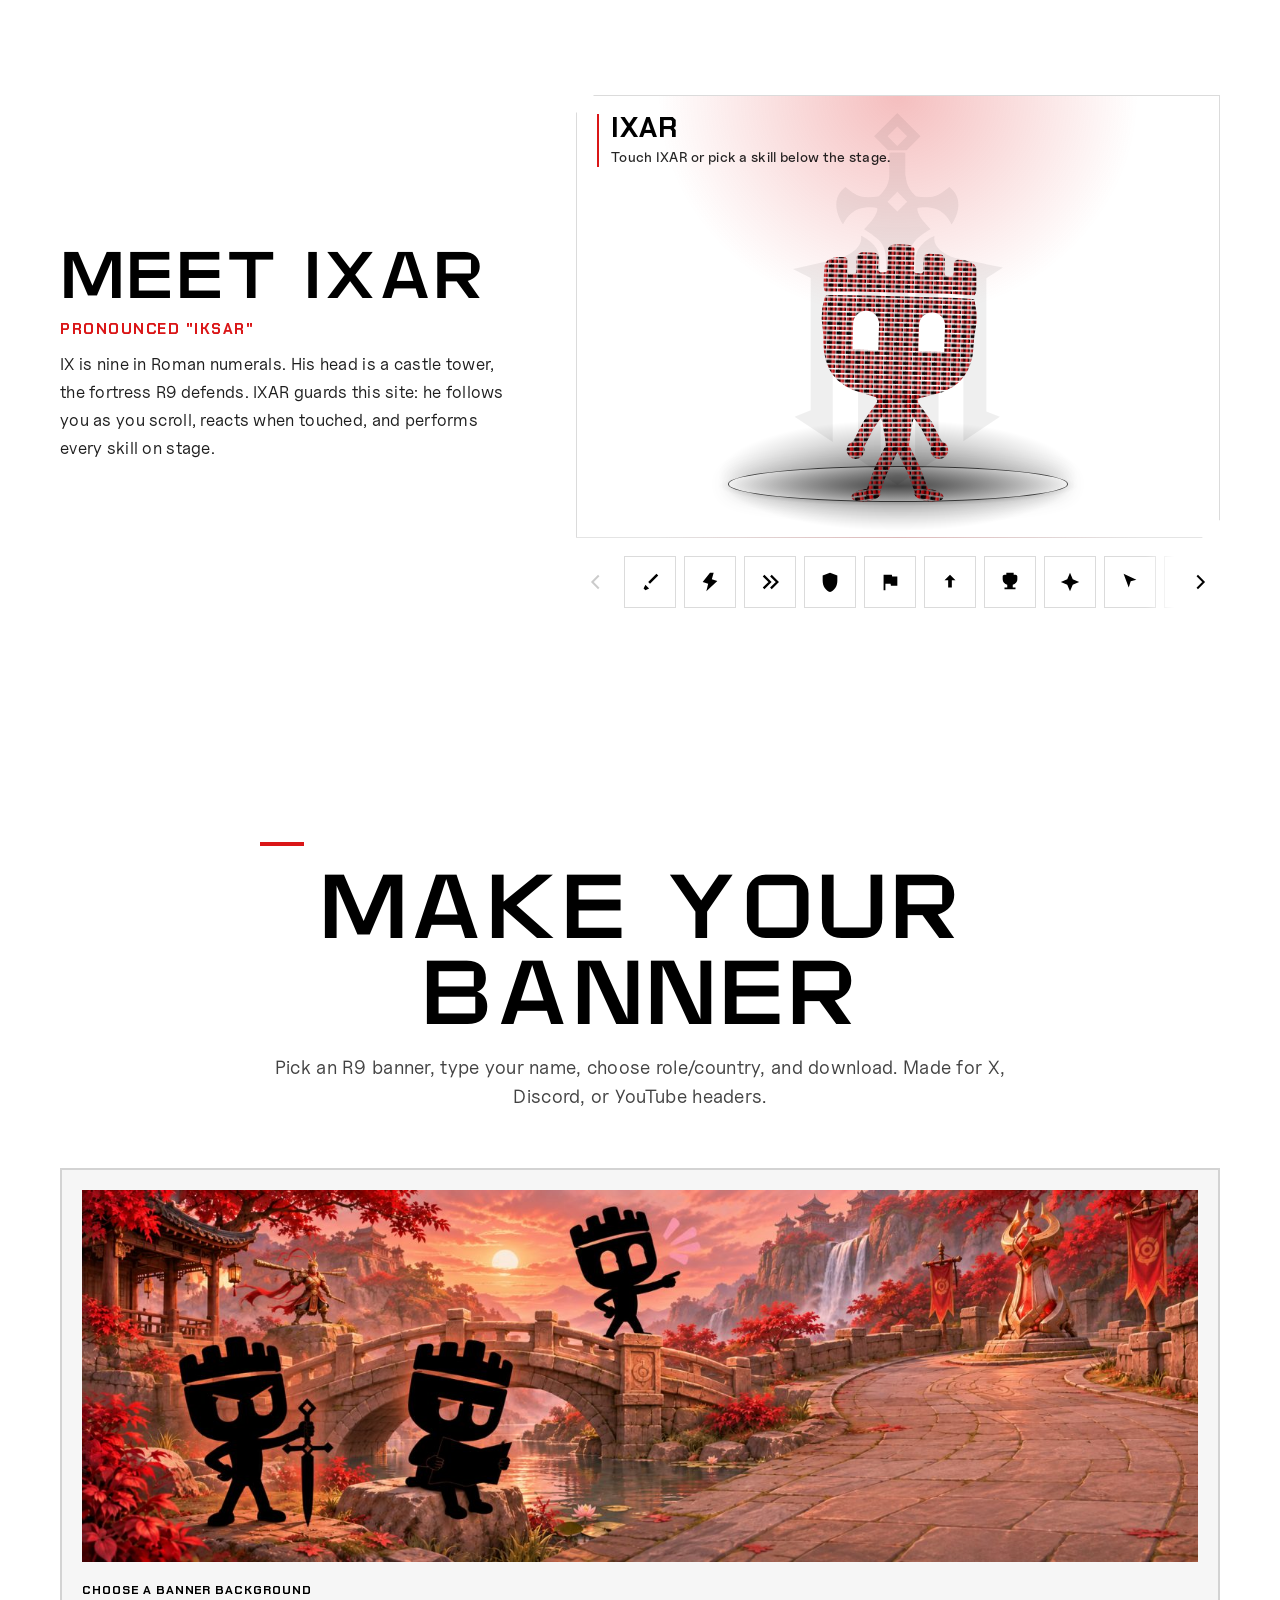
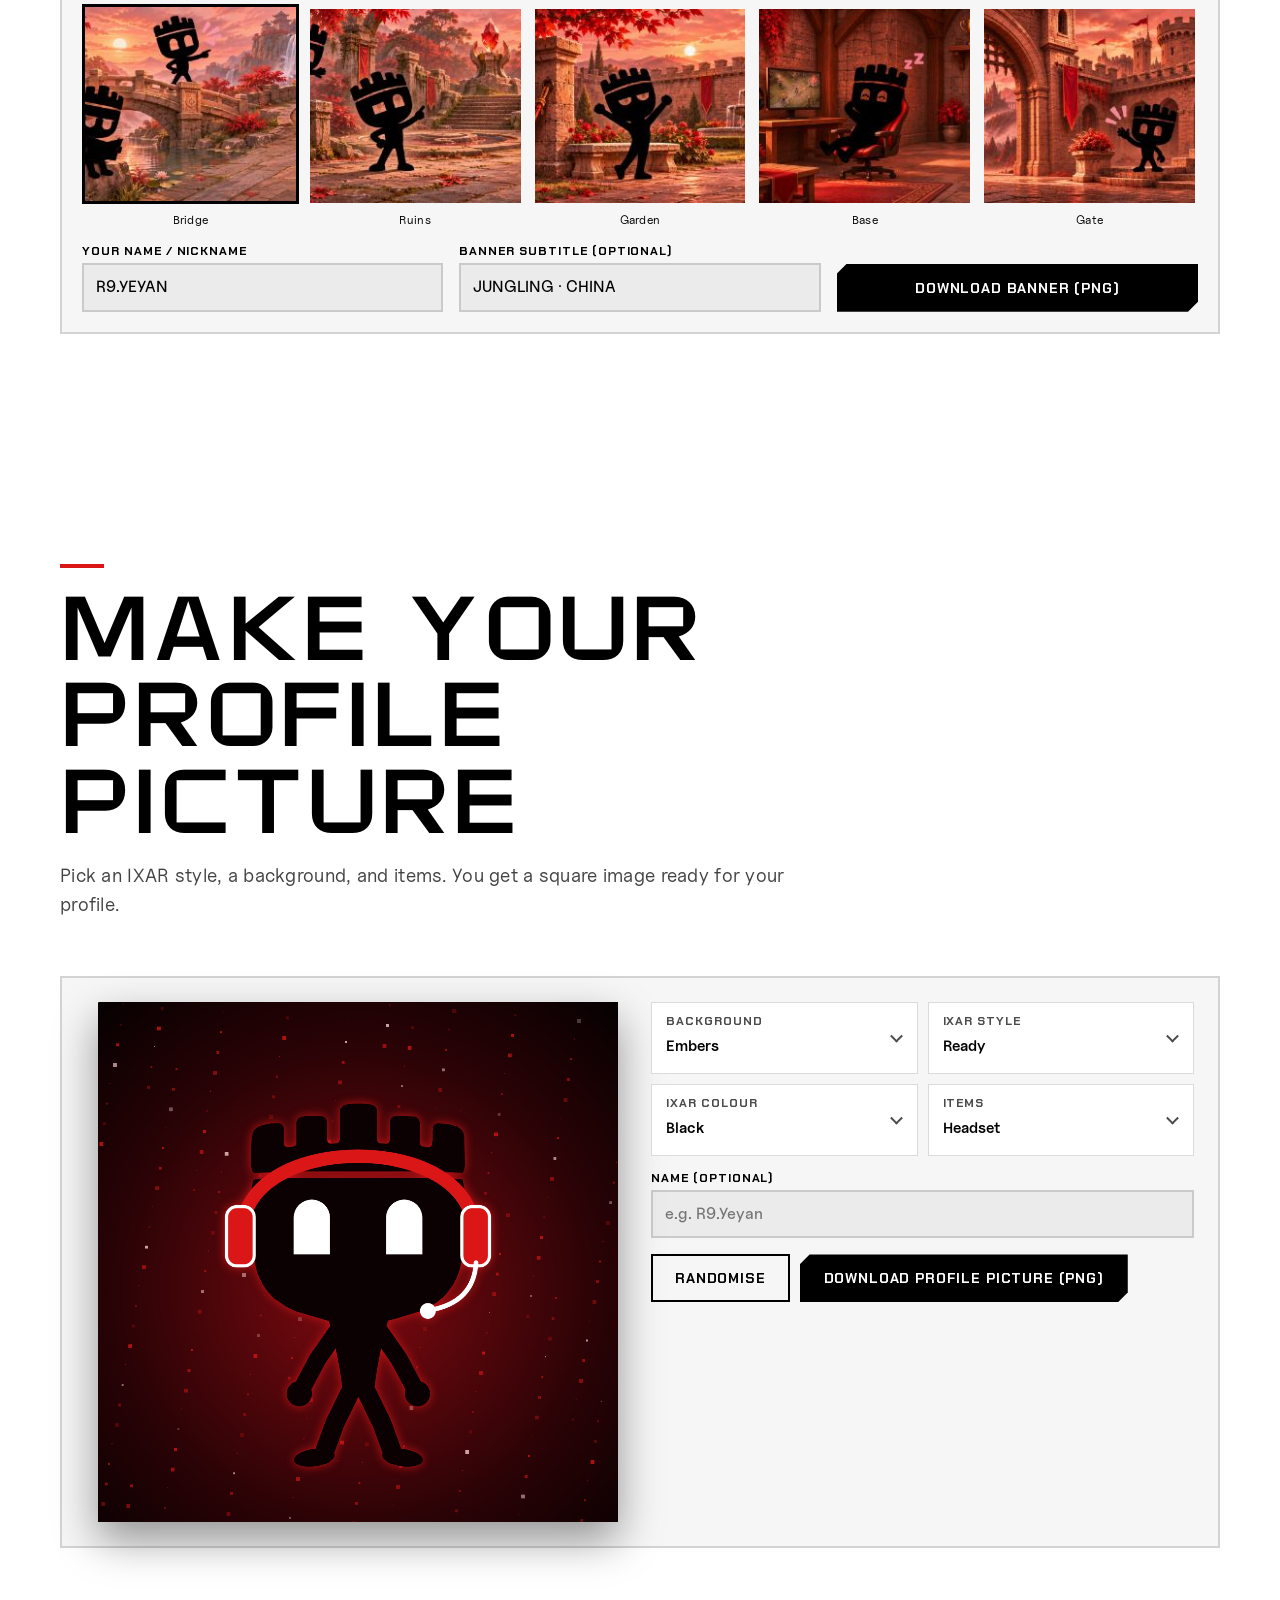
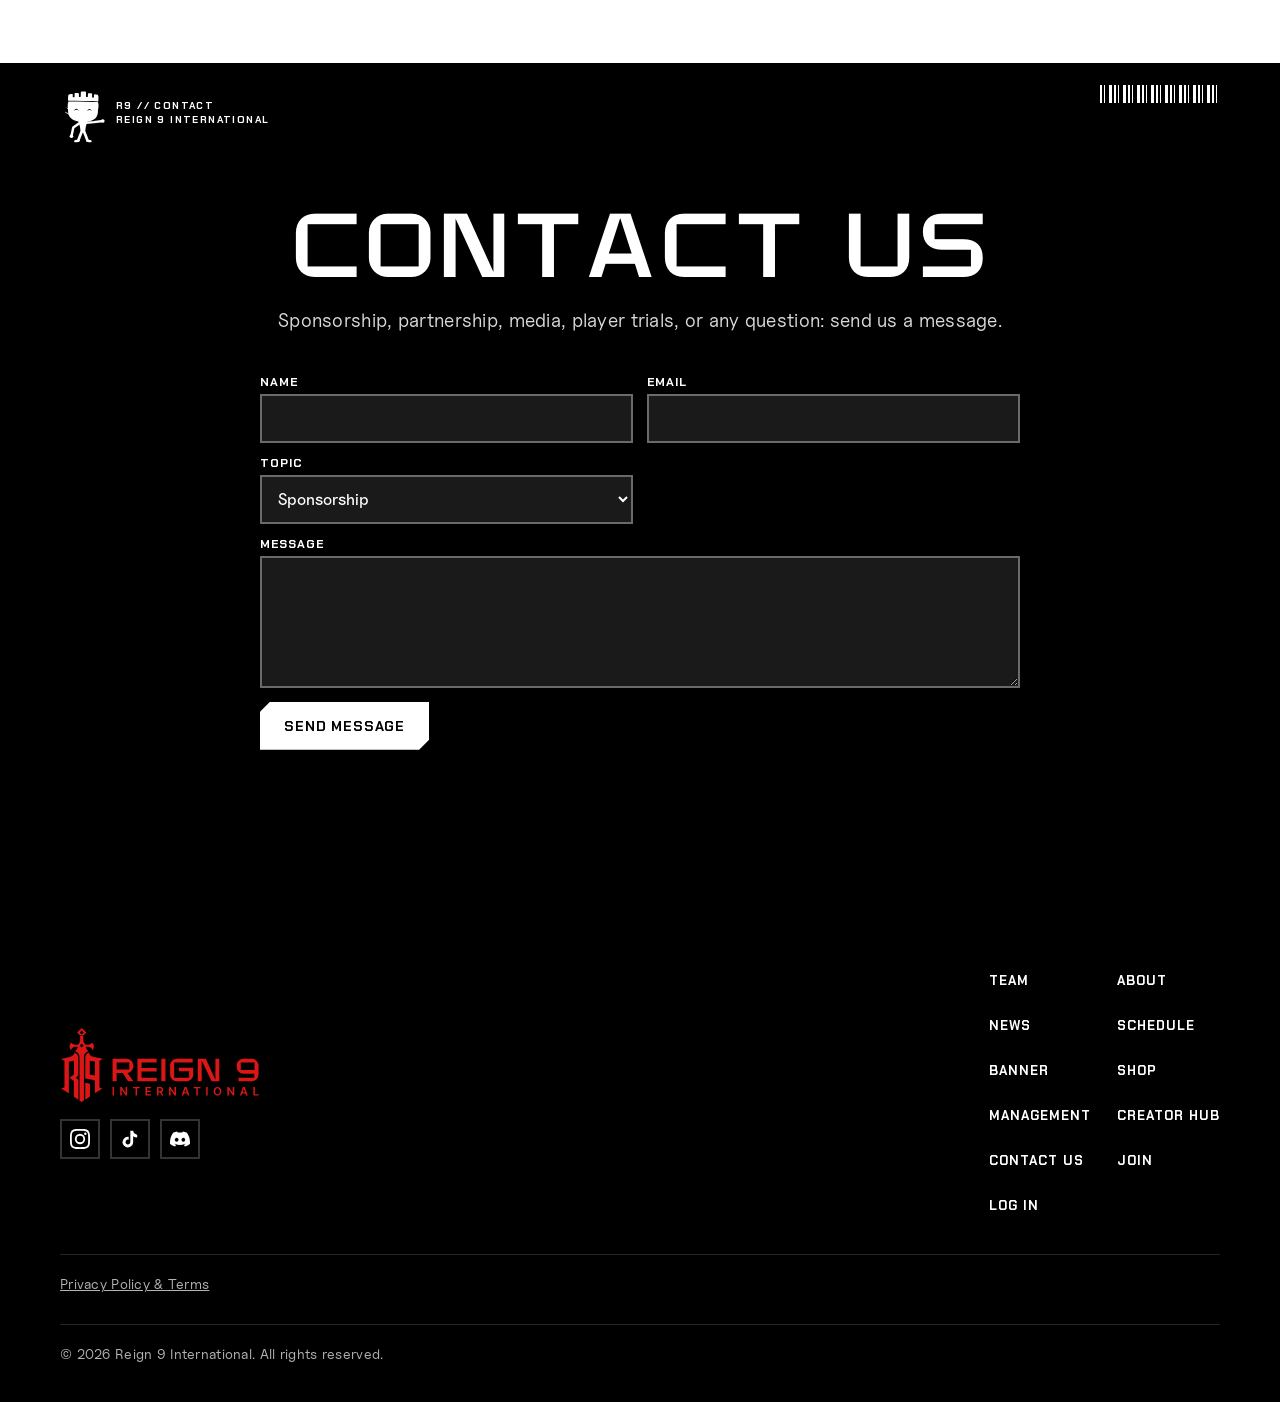
==== commit 3a8ab128: "Creator Hub: pemutar TikTok resmi langsung tampil (sampul & isi asli), deret geser di HP, 12 video +" ====
--- a/index.html
+++ b/index.html
@@ -21,8 +21,8 @@
 <link rel="icon" href="gambar/favicon.svg" type="image/svg+xml">
 <link rel="preload" href="font/Reign9Display-Regular.otf" as="font" type="font/otf" crossorigin>
 <link rel="preload" href="font/oxanium-500.woff2" as="font" type="font/woff2" crossorigin>
-<link rel="stylesheet" href="font/font.css?v=2611181045">
-<link rel="stylesheet" href="gaya.css?v=2611181045">
+<link rel="stylesheet" href="font/font.css?v=2611181451">
+<link rel="stylesheet" href="gaya.css?v=2611181451">
 </head>
 <body>
 <!-- Sprite SVG Logo disematkan langsung agar dibuka lewat file:// (klik 2x index.html) tetap jalan 100% tanpa kena blokir CORS browser -->
@@ -484,12 +484,12 @@
   <p class="kaki__hak" data-i18n="kaki.hak">© 2026 Reign 9 International.</p>
 </footer>
 
-<script src="bahasa.js?v=2611181045"></script>
-<script src="cuitan-ixar.js?v=2611181045"></script>
-<script src="ixar.js?v=2611181045"></script>
-<script src="desain-model.js?v=2611181045"></script>
-<script src="desain.js?v=2611181045"></script>
-<script src="app.js?v=2611181045"></script>
-<script src="bagian-baru.js?v=2611181045"></script>
+<script src="bahasa.js?v=2611181451"></script>
+<script src="cuitan-ixar.js?v=2611181451"></script>
+<script src="ixar.js?v=2611181451"></script>
+<script src="desain-model.js?v=2611181451"></script>
+<script src="desain.js?v=2611181451"></script>
+<script src="app.js?v=2611181451"></script>
+<script src="bagian-baru.js?v=2611181451"></script>
 </body>
 </html>
--- a/gaya.css
+++ b/gaya.css
@@ -1216,3 +1216,19 @@
 
 /* ikon piala garis (pengganti emoji) */
 .trofi { width: 1.05em; height: 1.05em; vertical-align: -.16em; fill: none; stroke: currentColor; stroke-width: 2; stroke-linecap: round; stroke-linejoin: round; }
+
+/* Creator Hub: pemutar TikTok resmi langsung di kartu */
+.creator-kartu__tt { position: relative; width: 100%; aspect-ratio: 9 / 16; border: 1px solid var(--garis); background: linear-gradient(160deg, var(--merah-tua), #000); overflow: hidden; }
+.creator-kartu__tt::after { content: ''; position: absolute; inset: 42% 38%; border-radius: 50%; border: 3px solid rgba(255, 255, 255, .25); border-top-color: #fff; animation: putarMuat 0.9s linear infinite; }
+.creator-kartu__tt--siap::after { display: none; }
+.creator-kartu__tt .creator-kartu__video { position: absolute; inset: 0; width: 100%; height: 100%; min-height: 0; }
+.creator-kartu__tt--siap .creator-kartu__label { display: none; }
+.creator__lagi { grid-column: 1 / -1; justify-self: center; }
+@keyframes putarMuat { to { transform: rotate(360deg); } }
+@media (prefers-reduced-motion: reduce) { .creator-kartu__tt::after { animation: none; } }
+@media (max-width: 600px) {
+  .creator__grid { grid-template-columns: none; grid-auto-flow: column; grid-auto-columns: 72%; overflow-x: auto; scroll-snap-type: x mandatory; overscroll-behavior-x: contain; padding-bottom: 6px; scrollbar-width: none; }
+  .creator__grid::-webkit-scrollbar { display: none; }
+  .creator-kartu { scroll-snap-align: start; }
+  .creator__lagi { grid-column: auto; align-self: center; white-space: nowrap; }
+}
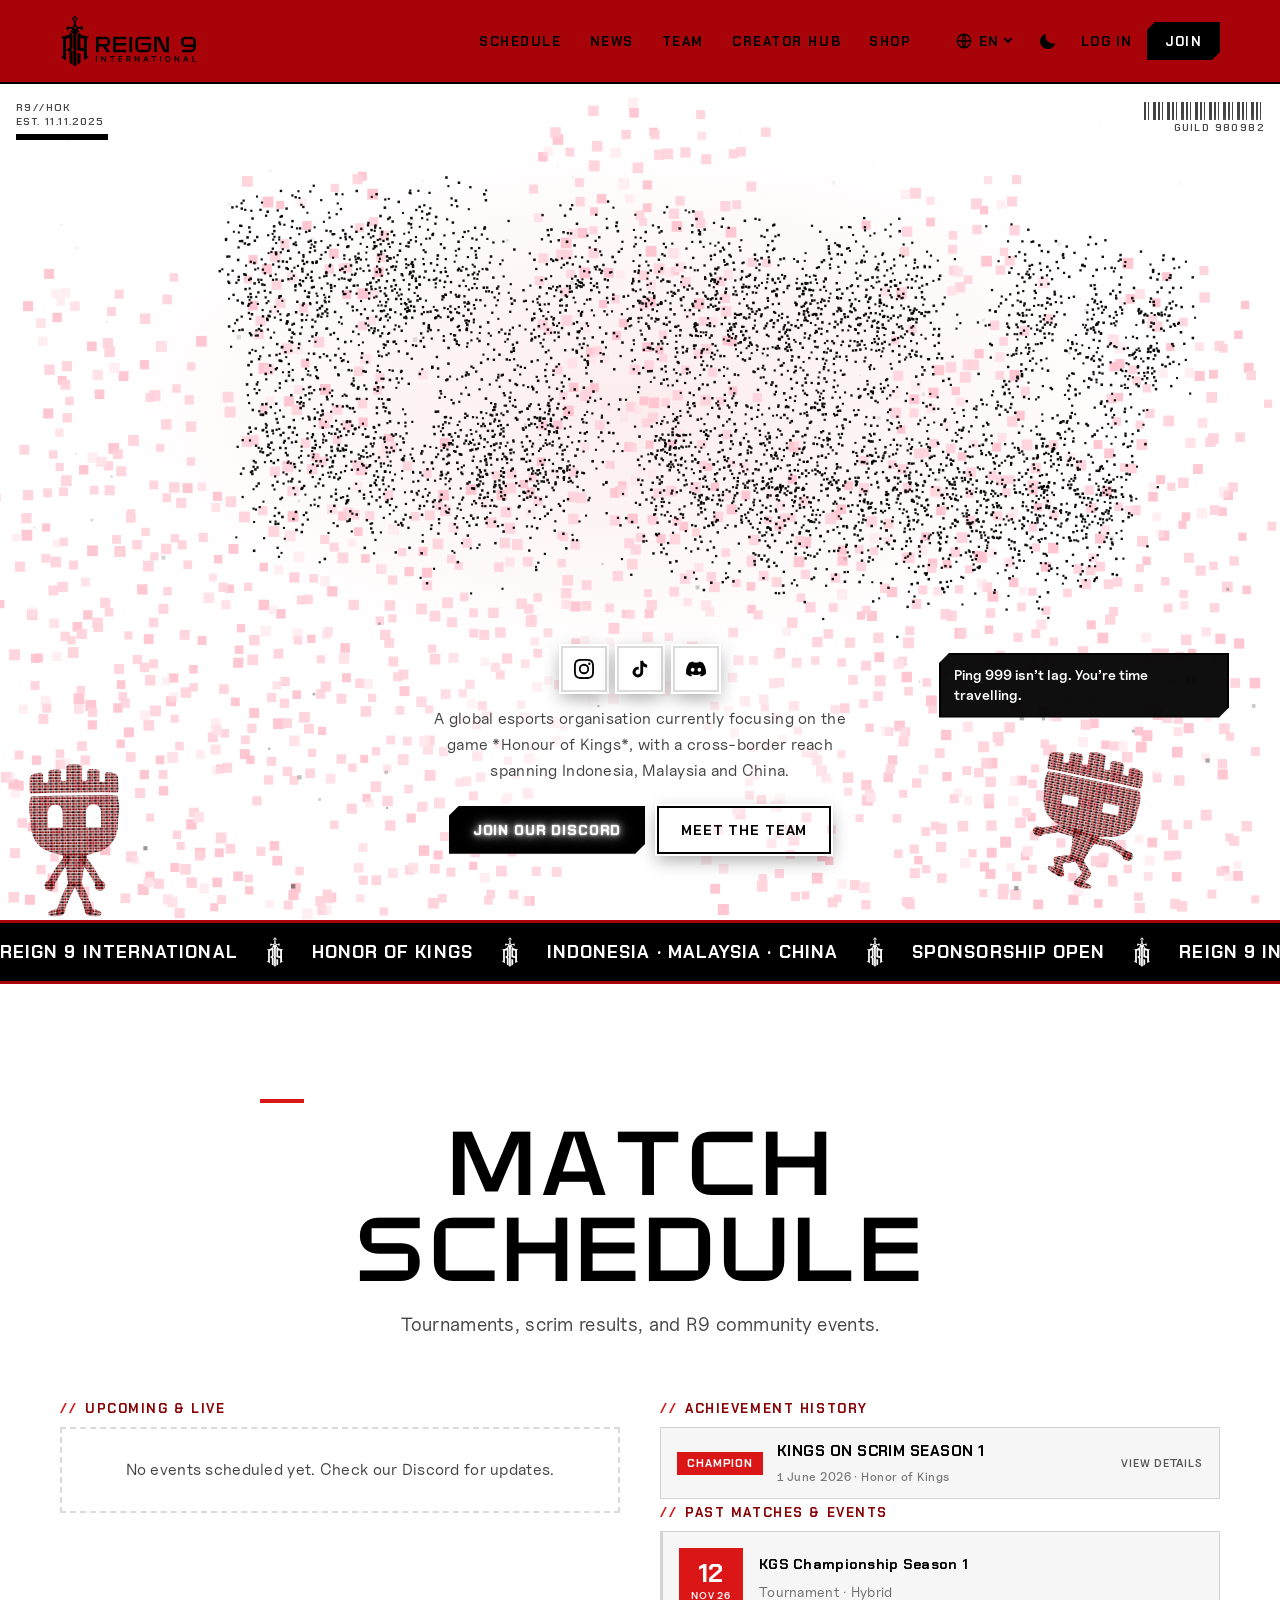
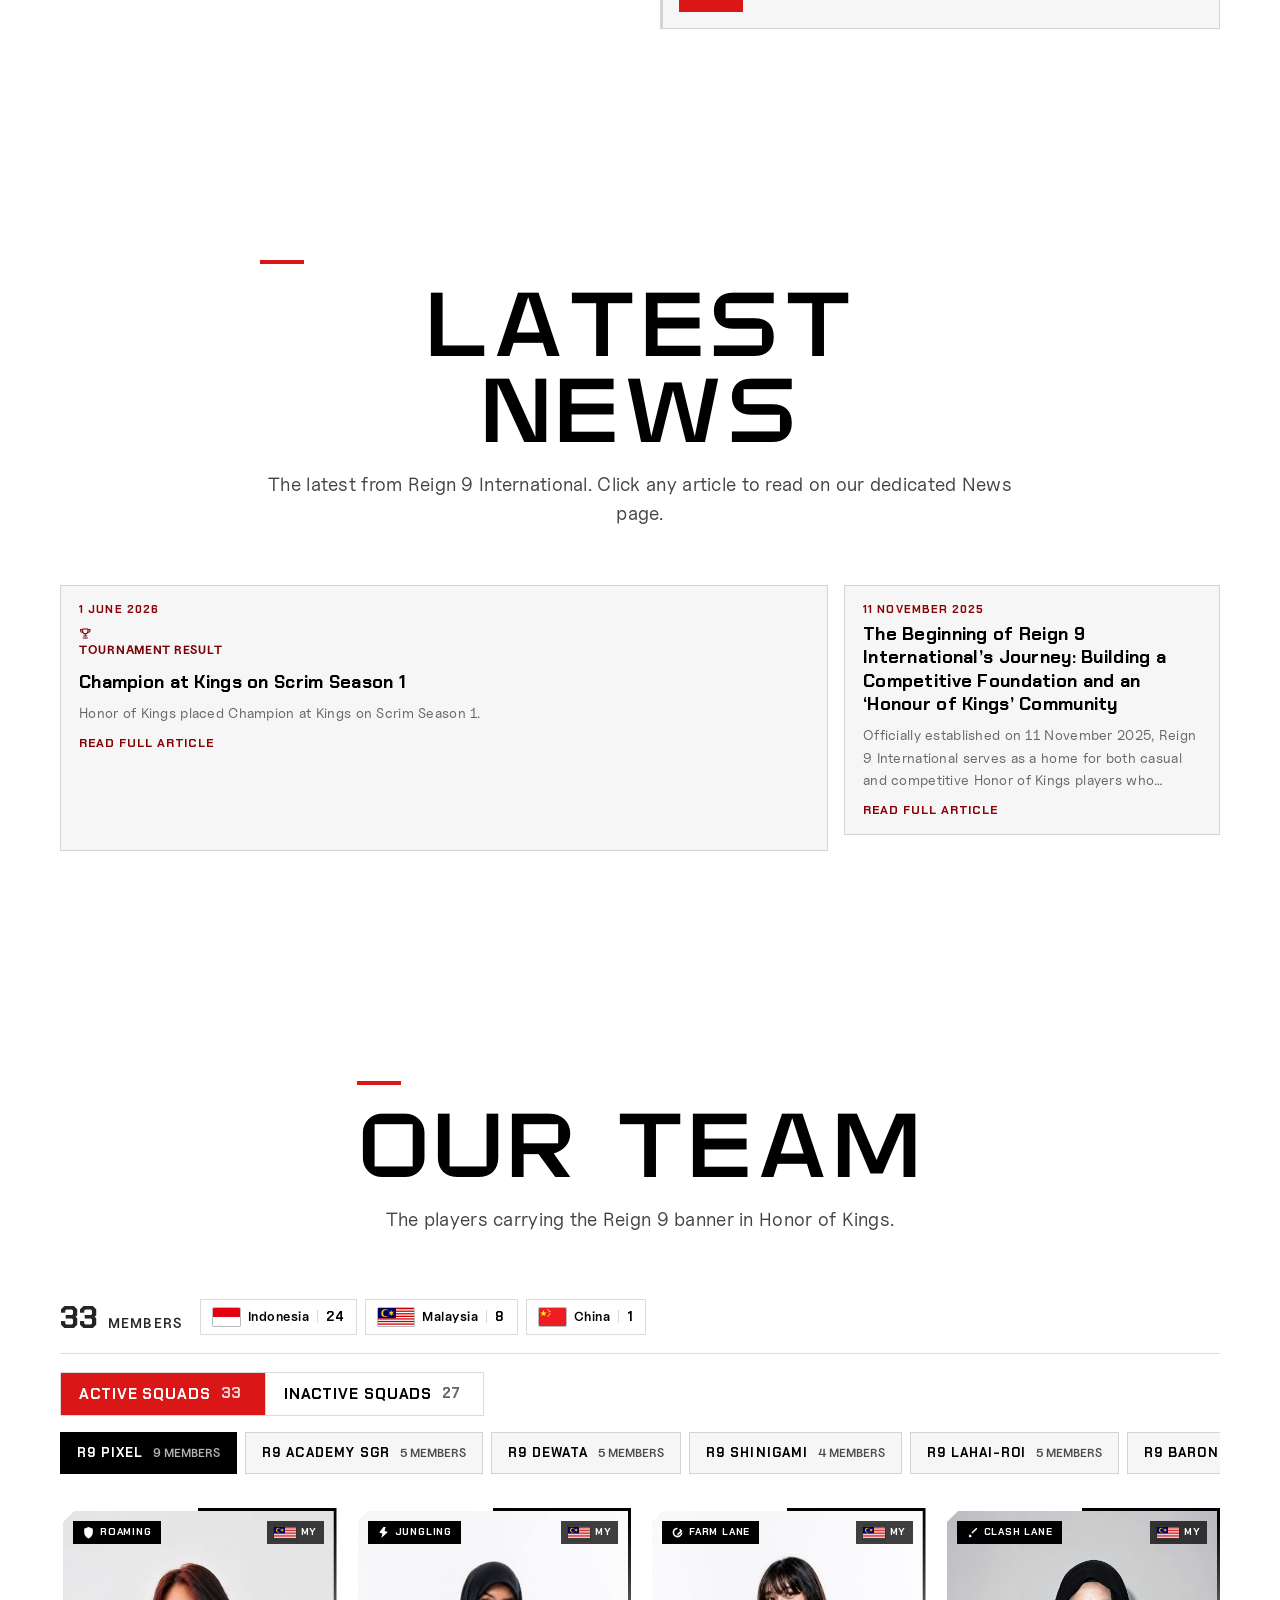
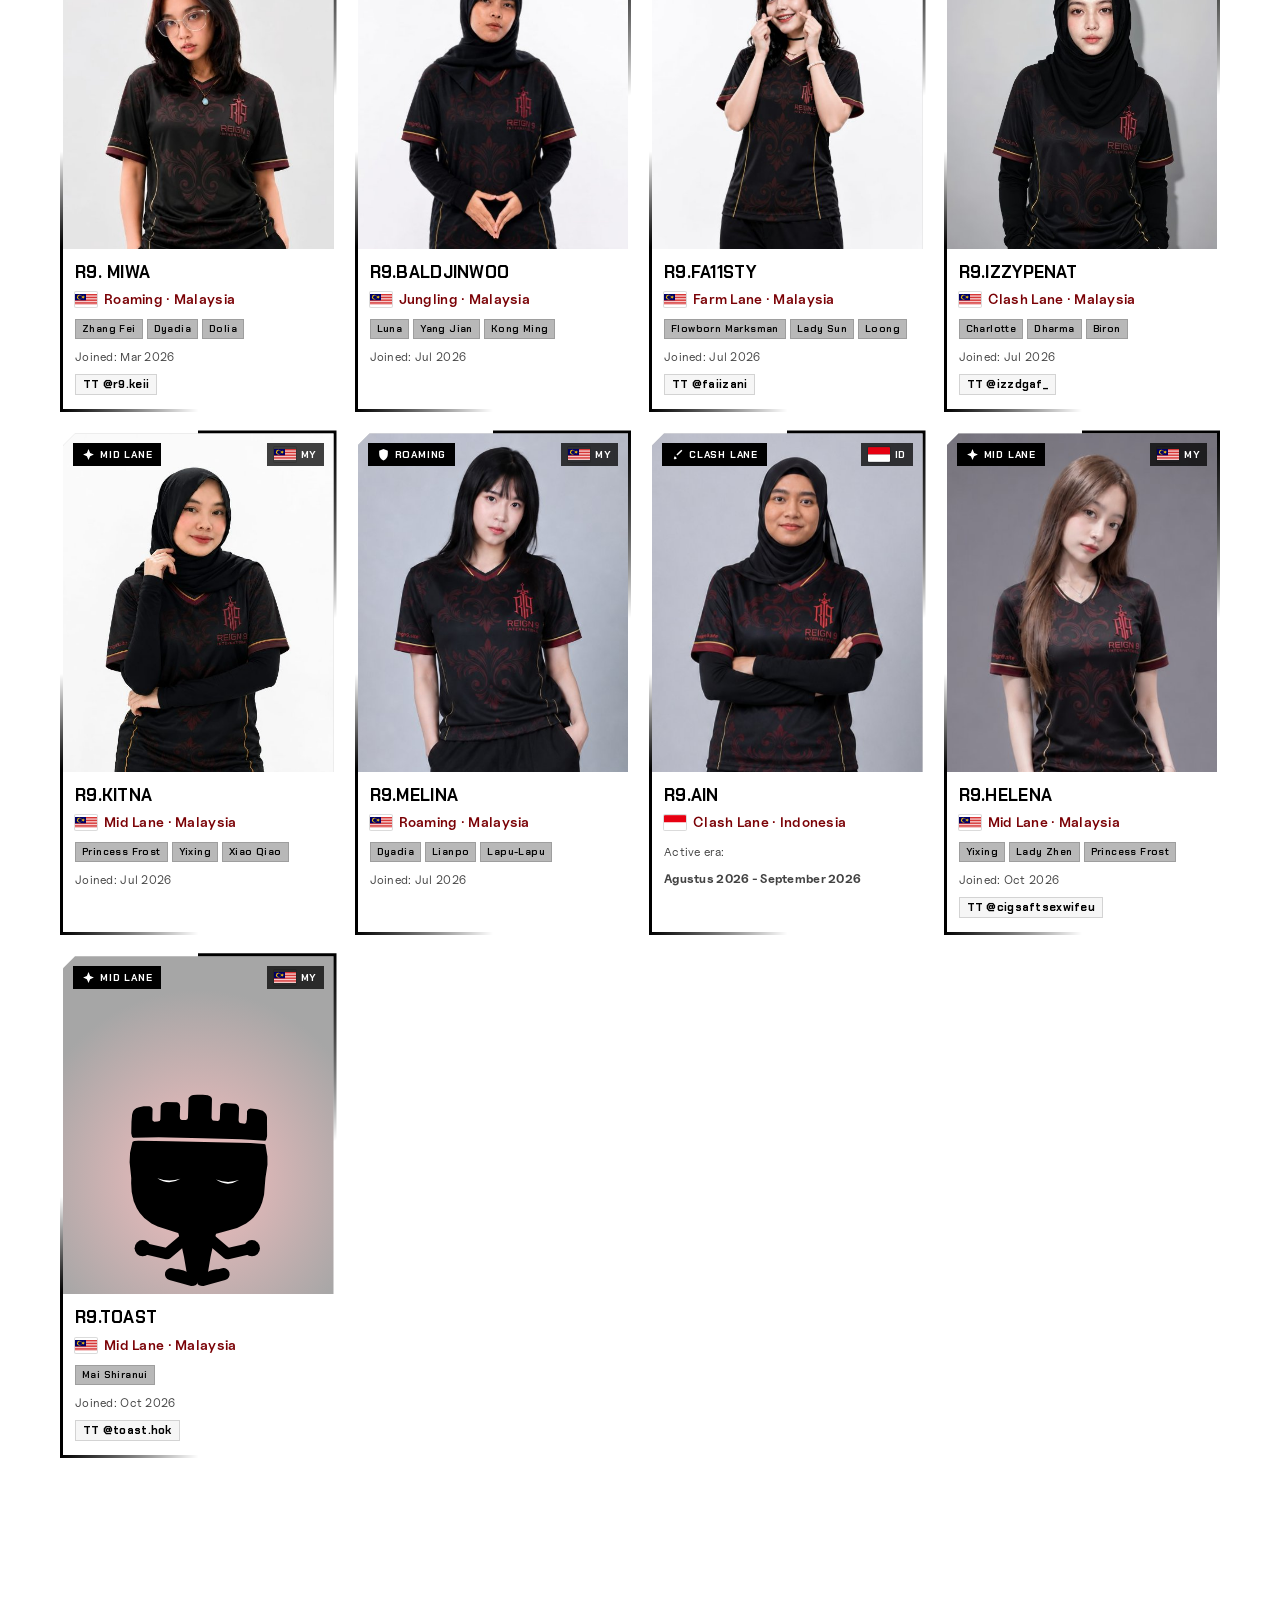
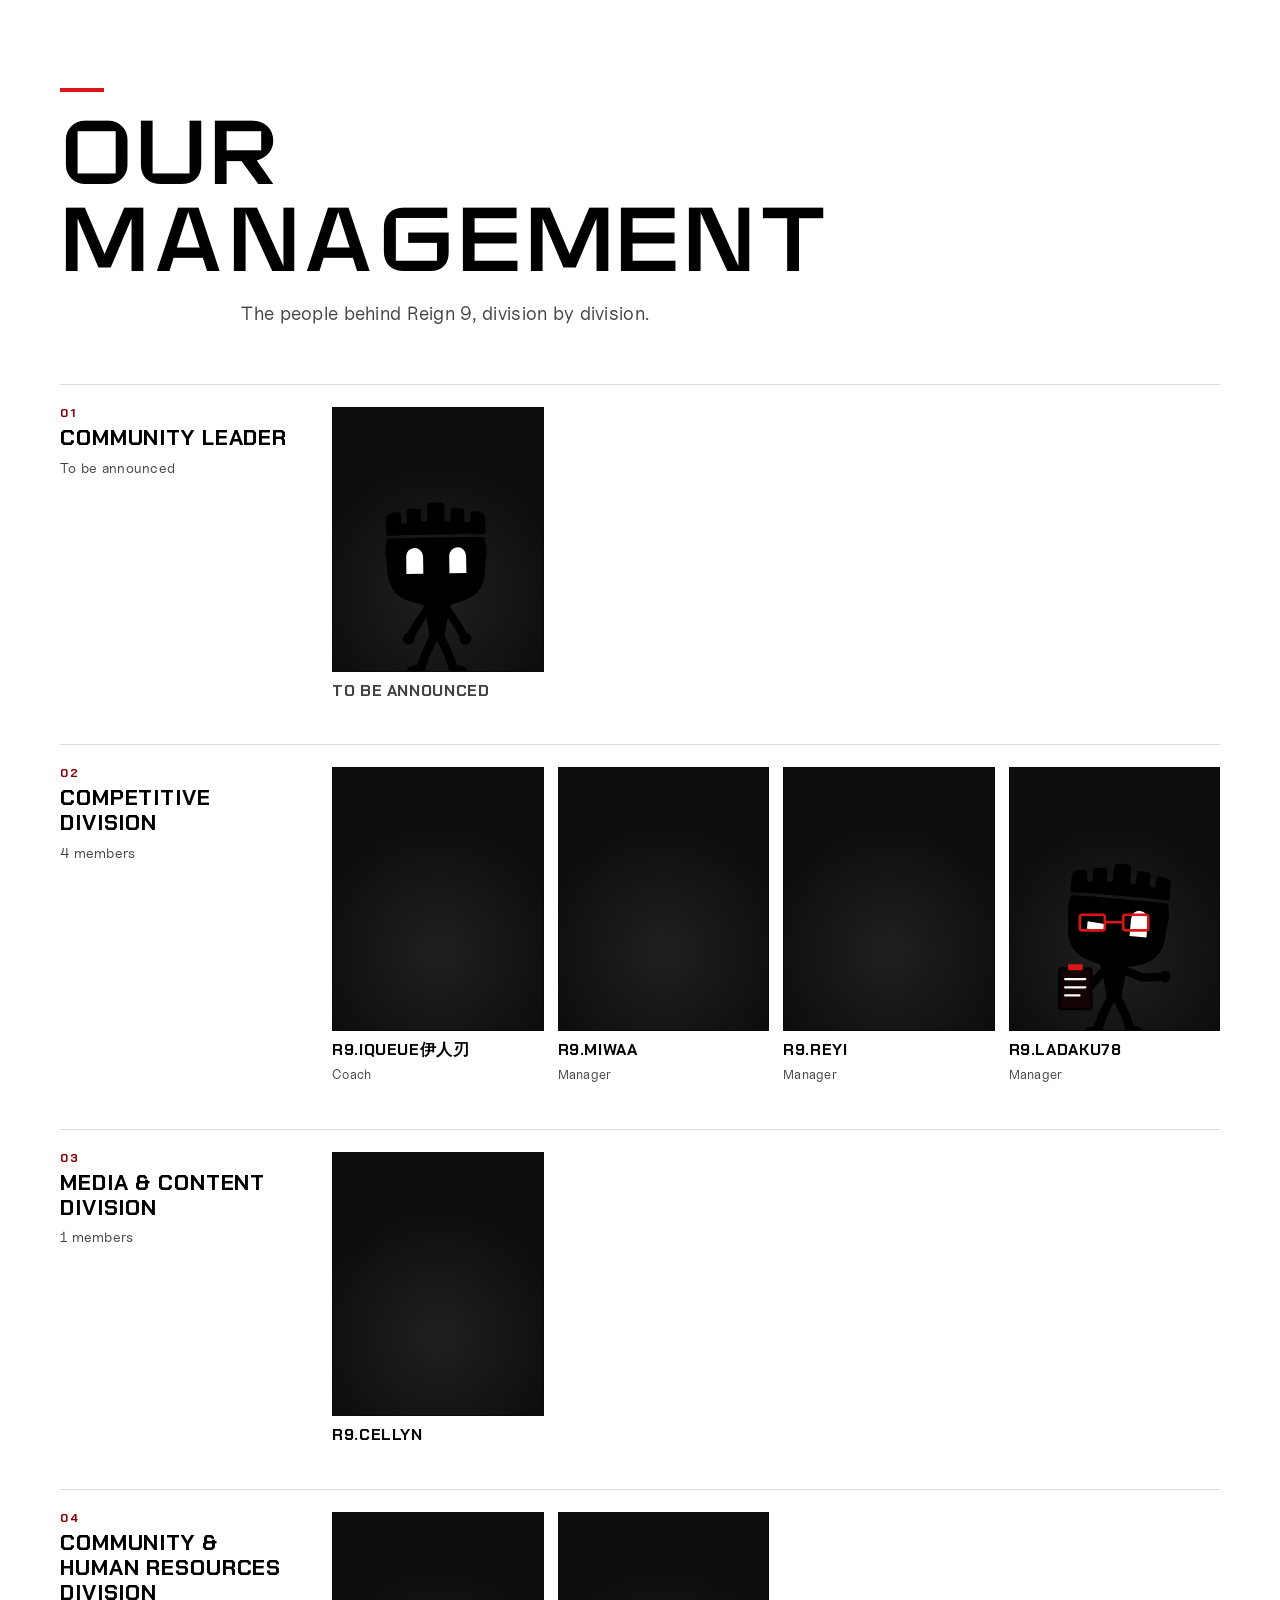
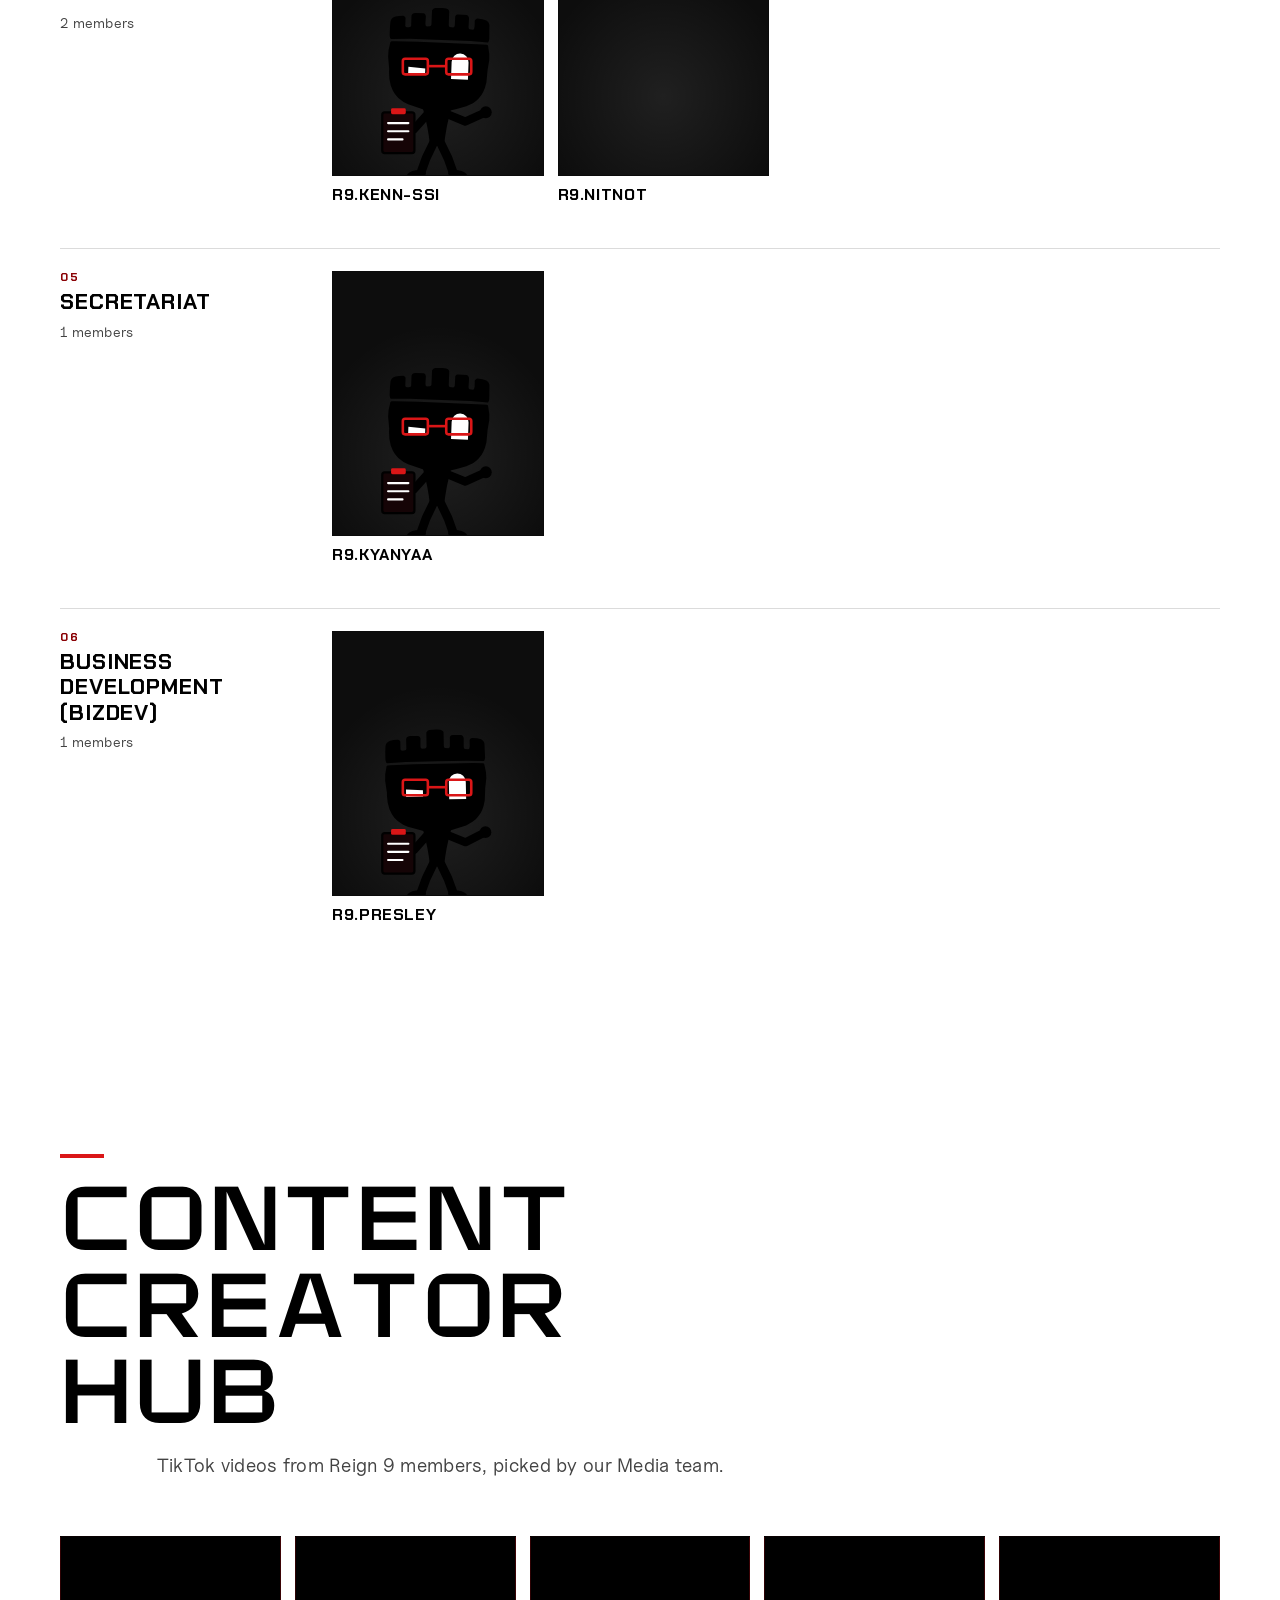
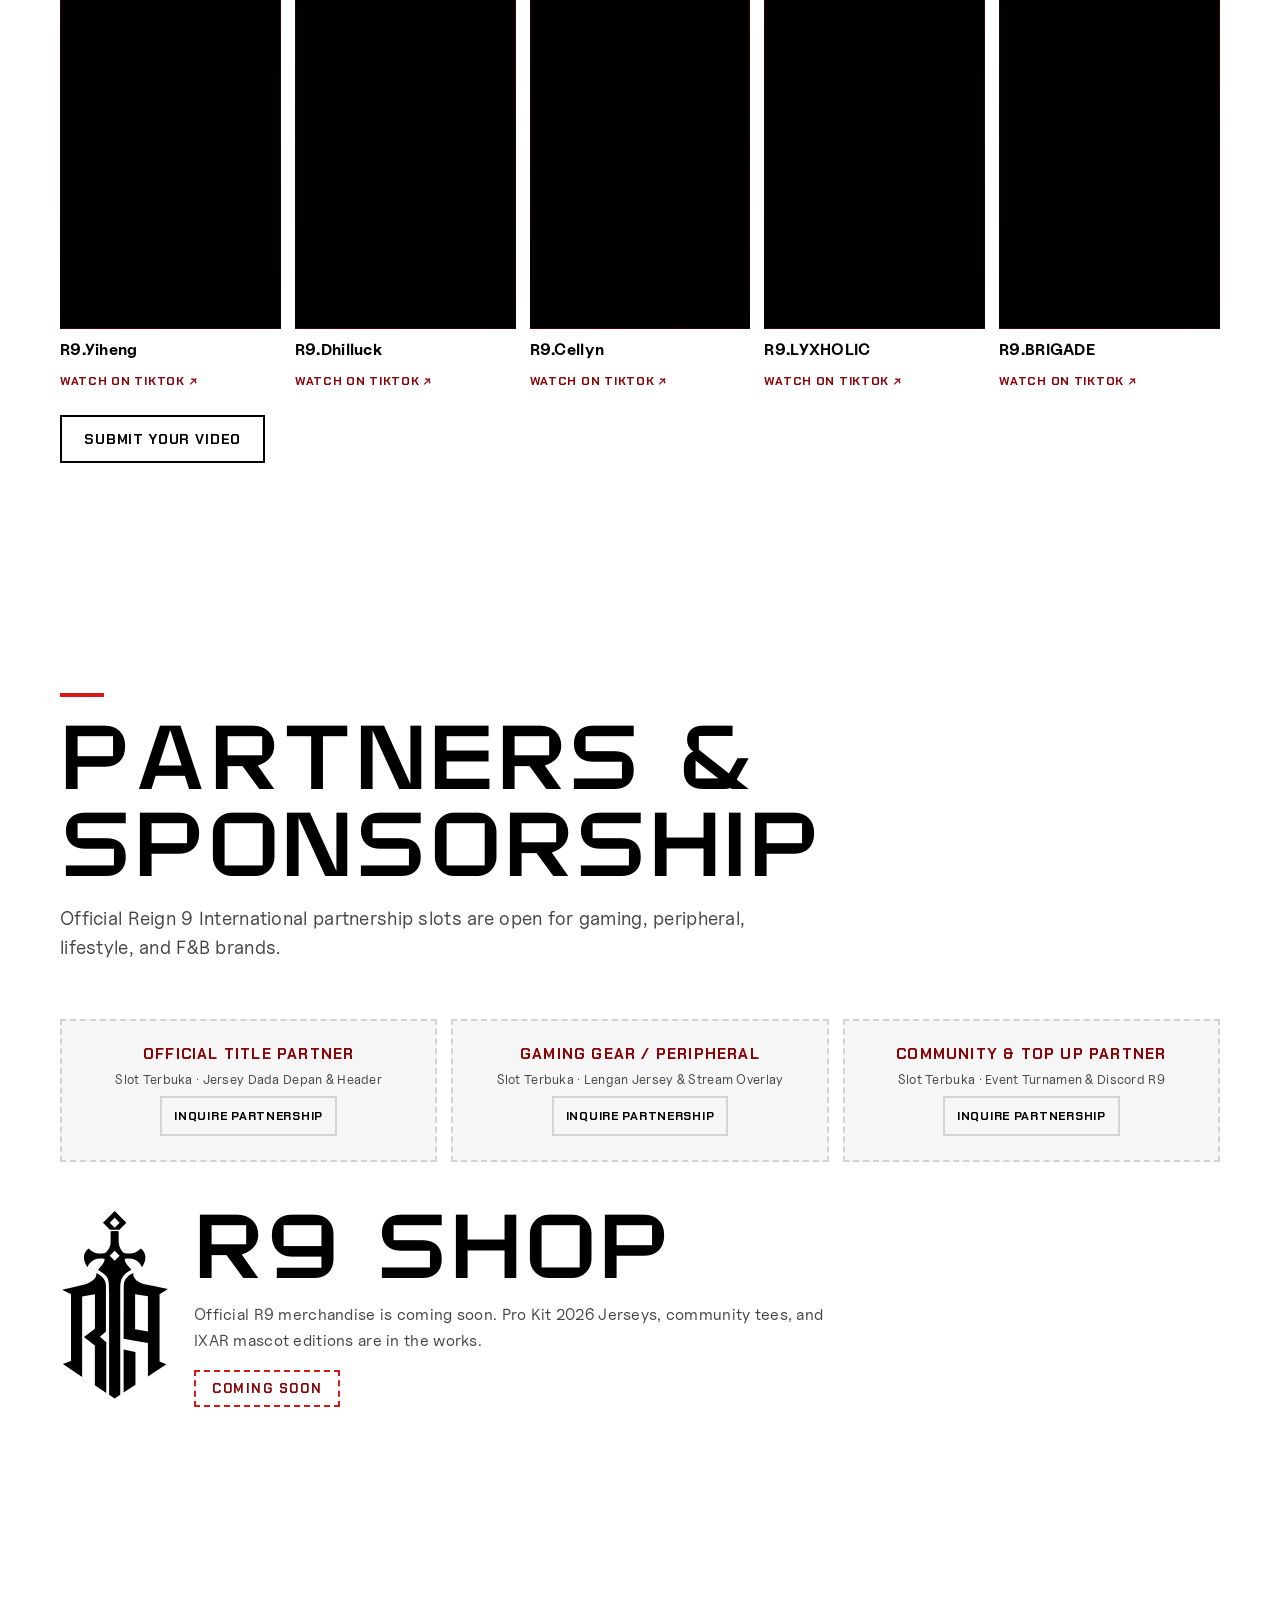
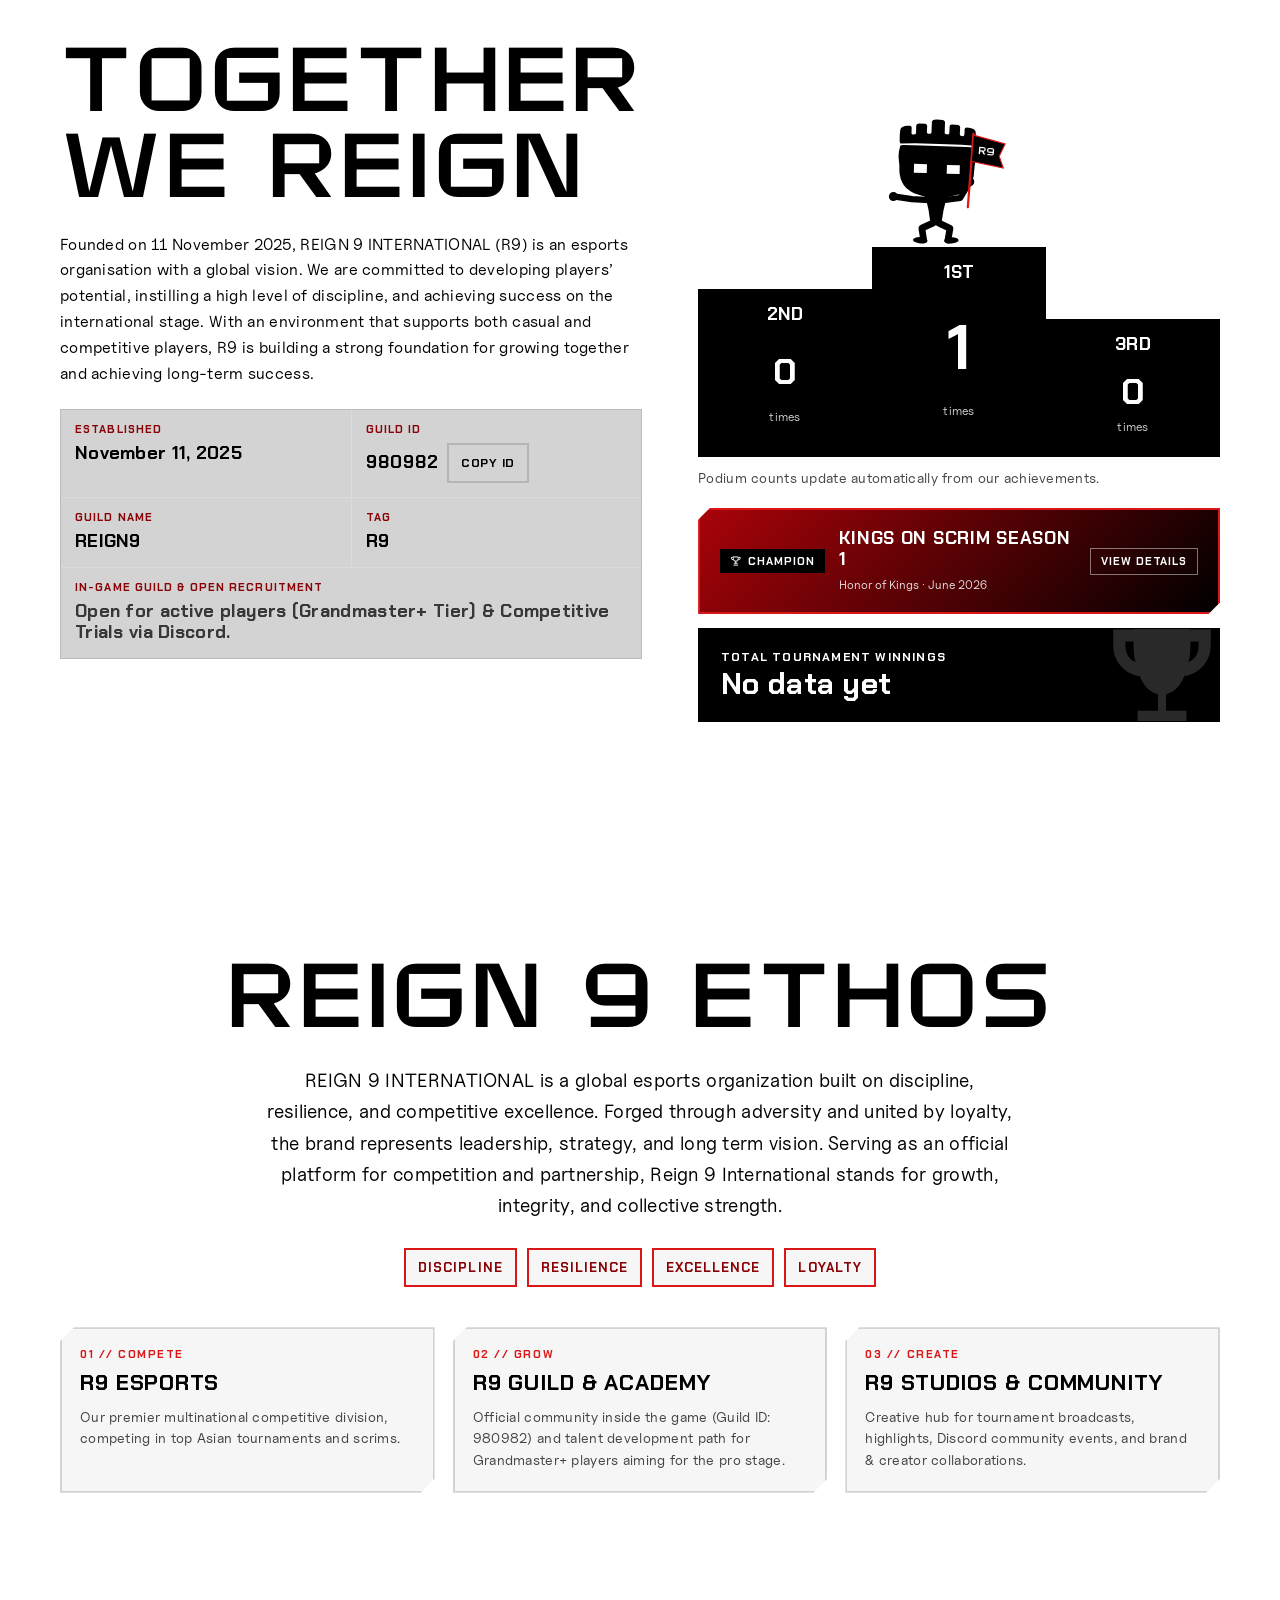
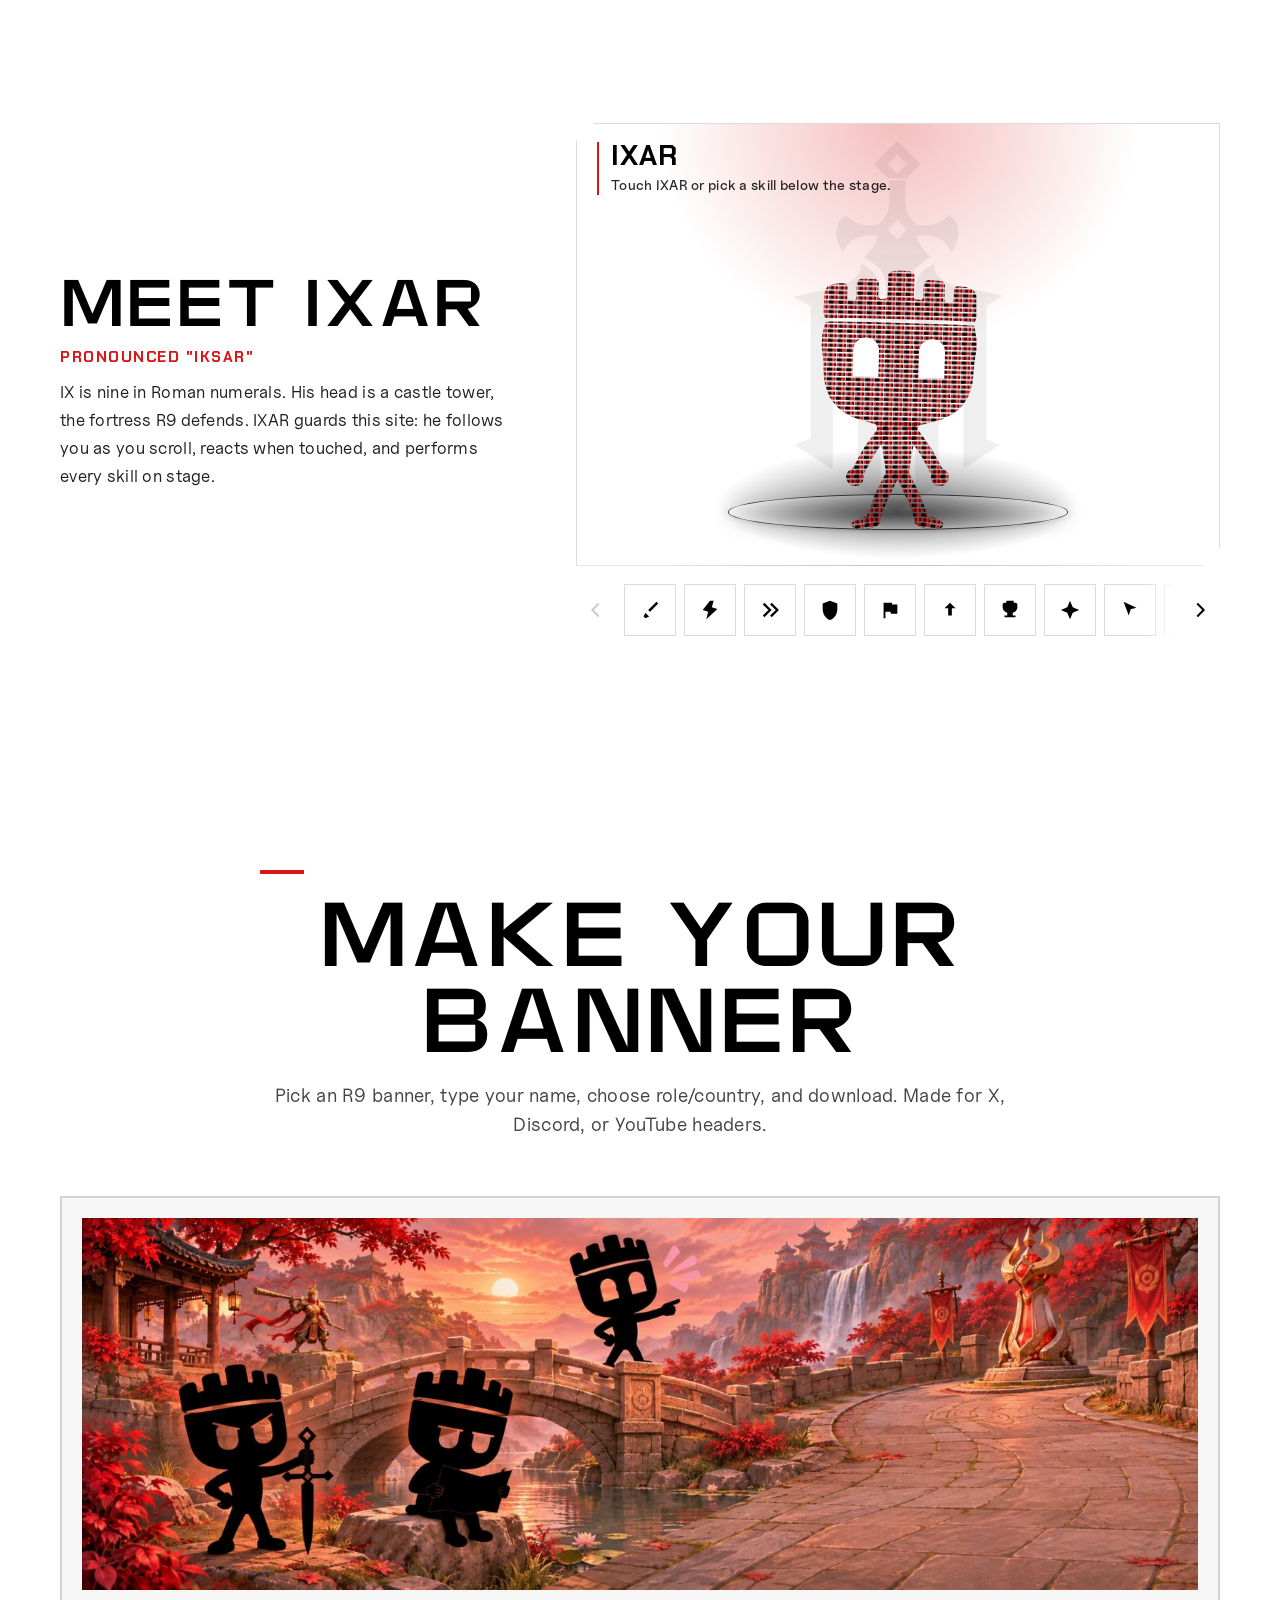
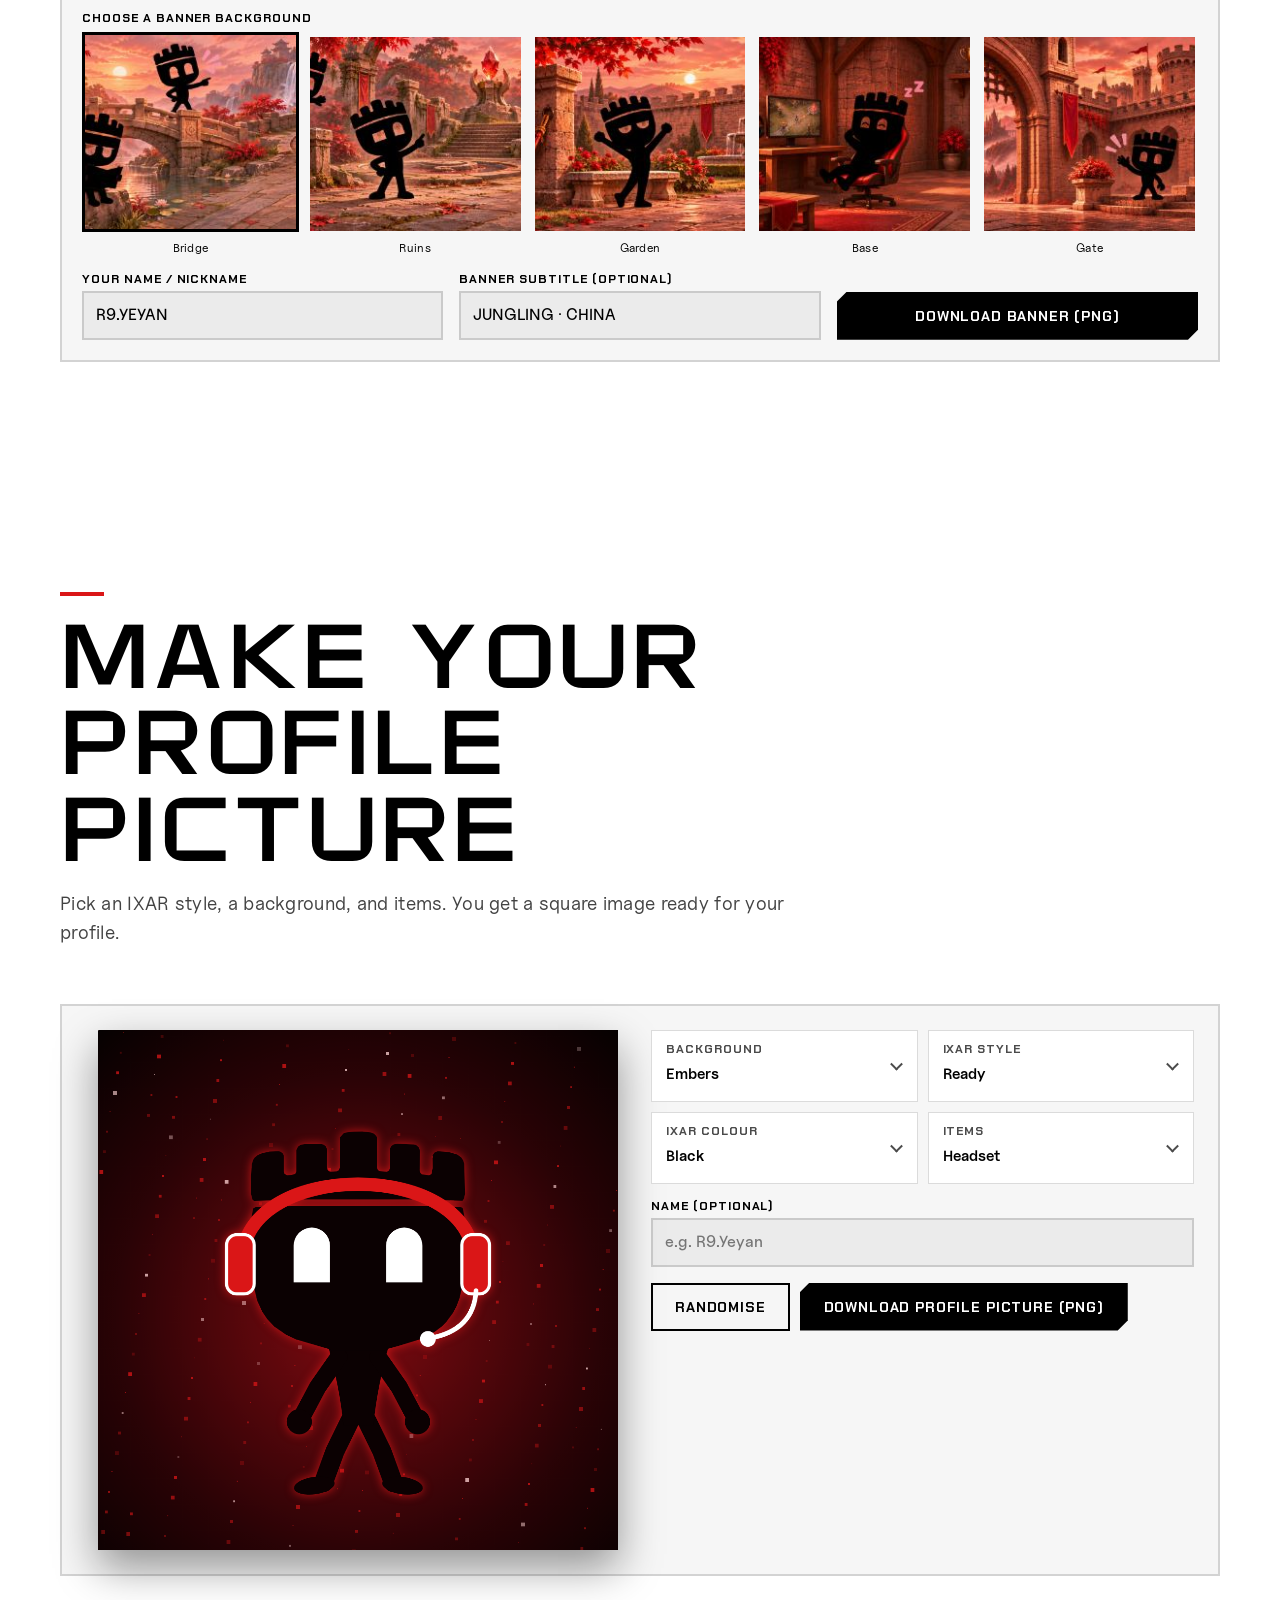
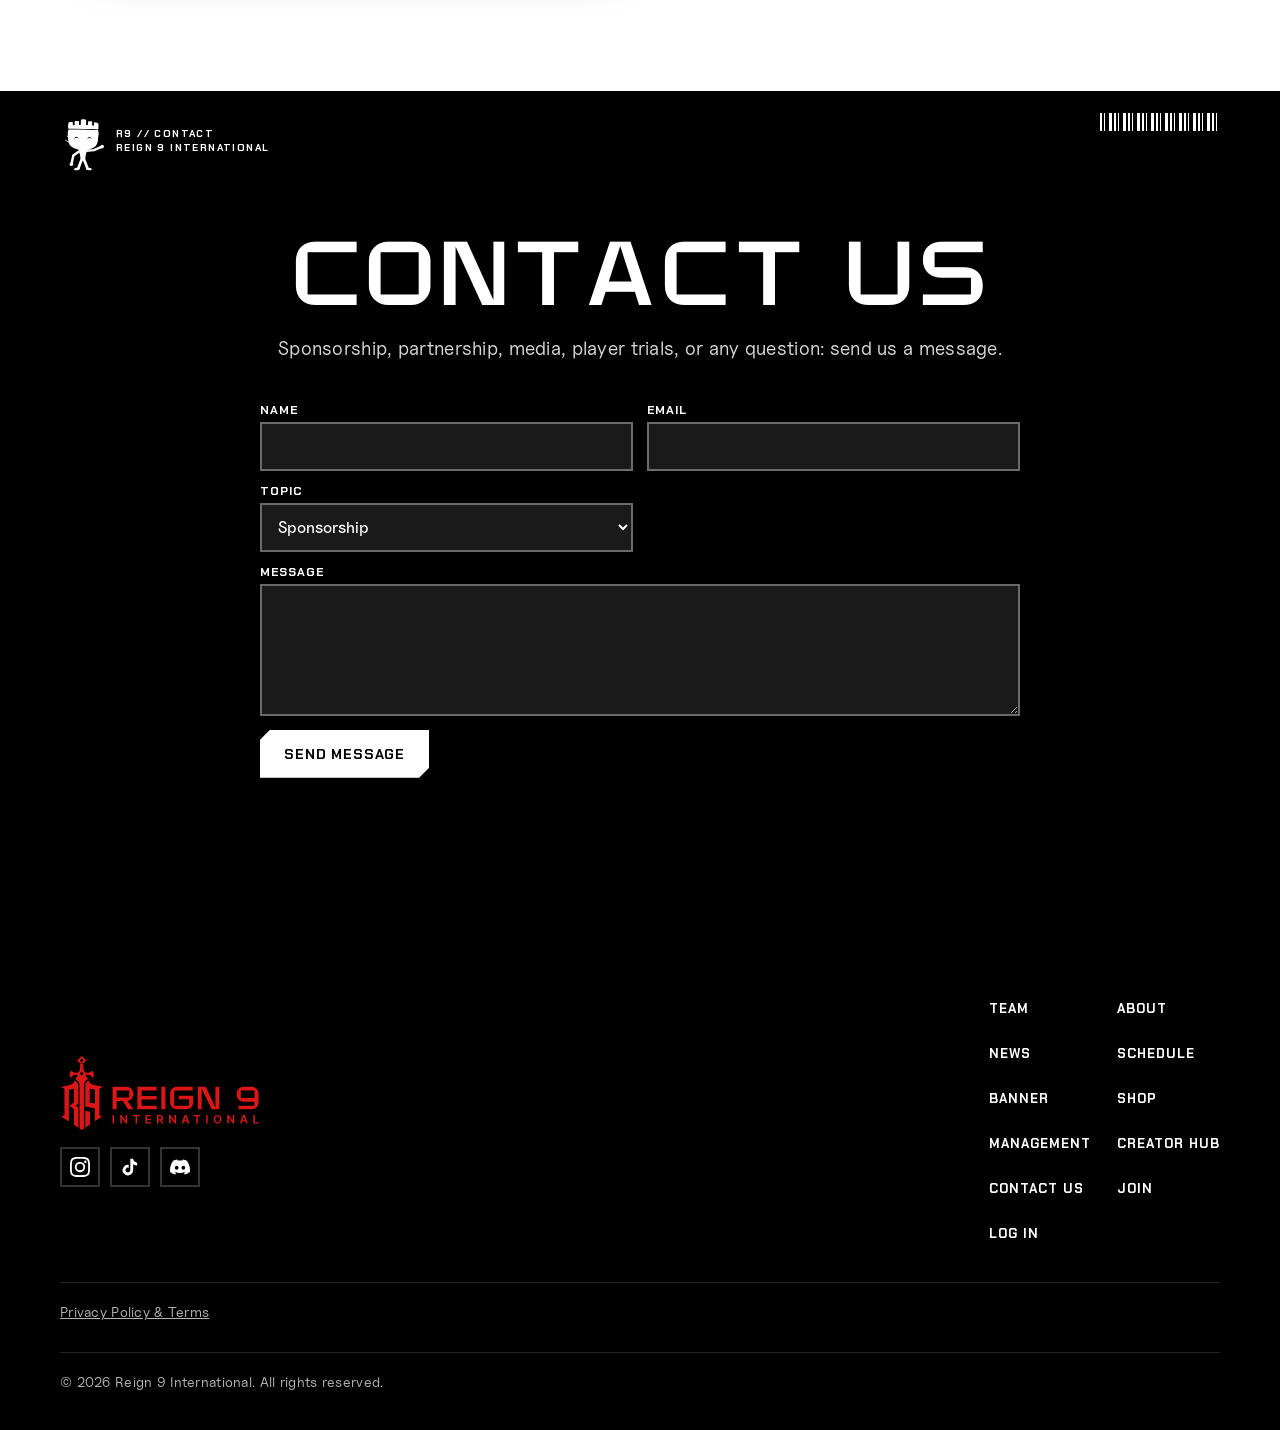
==== commit 74314011: "TikTok: izin autoplay + tombol Tonton di TikTok; bracket HP: nama tim gak numpuk, juara selebar brac" ====
--- a/index.html
+++ b/index.html
@@ -21,8 +21,8 @@
 <link rel="icon" href="gambar/favicon.svg" type="image/svg+xml">
 <link rel="preload" href="font/Reign9Display-Regular.otf" as="font" type="font/otf" crossorigin>
 <link rel="preload" href="font/oxanium-500.woff2" as="font" type="font/woff2" crossorigin>
-<link rel="stylesheet" href="font/font.css?v=2611181451">
-<link rel="stylesheet" href="gaya.css?v=2611181451">
+<link rel="stylesheet" href="font/font.css?v=2611181958">
+<link rel="stylesheet" href="gaya.css?v=2611181958">
 </head>
 <body>
 <!-- Sprite SVG Logo disematkan langsung agar dibuka lewat file:// (klik 2x index.html) tetap jalan 100% tanpa kena blokir CORS browser -->
@@ -484,12 +484,12 @@
   <p class="kaki__hak" data-i18n="kaki.hak">© 2026 Reign 9 International.</p>
 </footer>
 
-<script src="bahasa.js?v=2611181451"></script>
-<script src="cuitan-ixar.js?v=2611181451"></script>
-<script src="ixar.js?v=2611181451"></script>
-<script src="desain-model.js?v=2611181451"></script>
-<script src="desain.js?v=2611181451"></script>
-<script src="app.js?v=2611181451"></script>
-<script src="bagian-baru.js?v=2611181451"></script>
+<script src="bahasa.js?v=2611181958"></script>
+<script src="cuitan-ixar.js?v=2611181958"></script>
+<script src="ixar.js?v=2611181958"></script>
+<script src="desain-model.js?v=2611181958"></script>
+<script src="desain.js?v=2611181958"></script>
+<script src="app.js?v=2611181958"></script>
+<script src="bagian-baru.js?v=2611181958"></script>
 </body>
 </html>
--- a/gaya.css
+++ b/gaya.css
@@ -1232,3 +1232,11 @@
   .creator-kartu { scroll-snap-align: start; }
   .creator__lagi { grid-column: auto; align-self: center; white-space: nowrap; }
 }
+@media (max-width: 600px) {
+  .bracket { grid-auto-columns: minmax(136px, 1fr); gap: 10px; }
+  .br-tim { gap: 6px; padding: 0 8px; font-size: 13px; } .br-logo { width: 22px; height: 22px; }
+}
+.br-laga, .br-tim span { min-width: 0; }
+@media (max-width: 600px) { .br-juara { grid-row: 2; grid-column: 1 / span var(--ronde, 2); } .br-juara .br-trofi { grid-auto-flow: column; justify-content: center; align-items: center; } .br-juara .br-logo--juara { width: 44px; height: 44px; font-size: 18px; } }
+.creator-kartu__buka { justify-self: start; font: 700 12px/1 var(--sub); letter-spacing: .06em; text-transform: uppercase; color: var(--teks-merah); text-decoration: none; padding: 4px 0; }
+.creator-kartu__buka:hover { text-decoration: underline; }
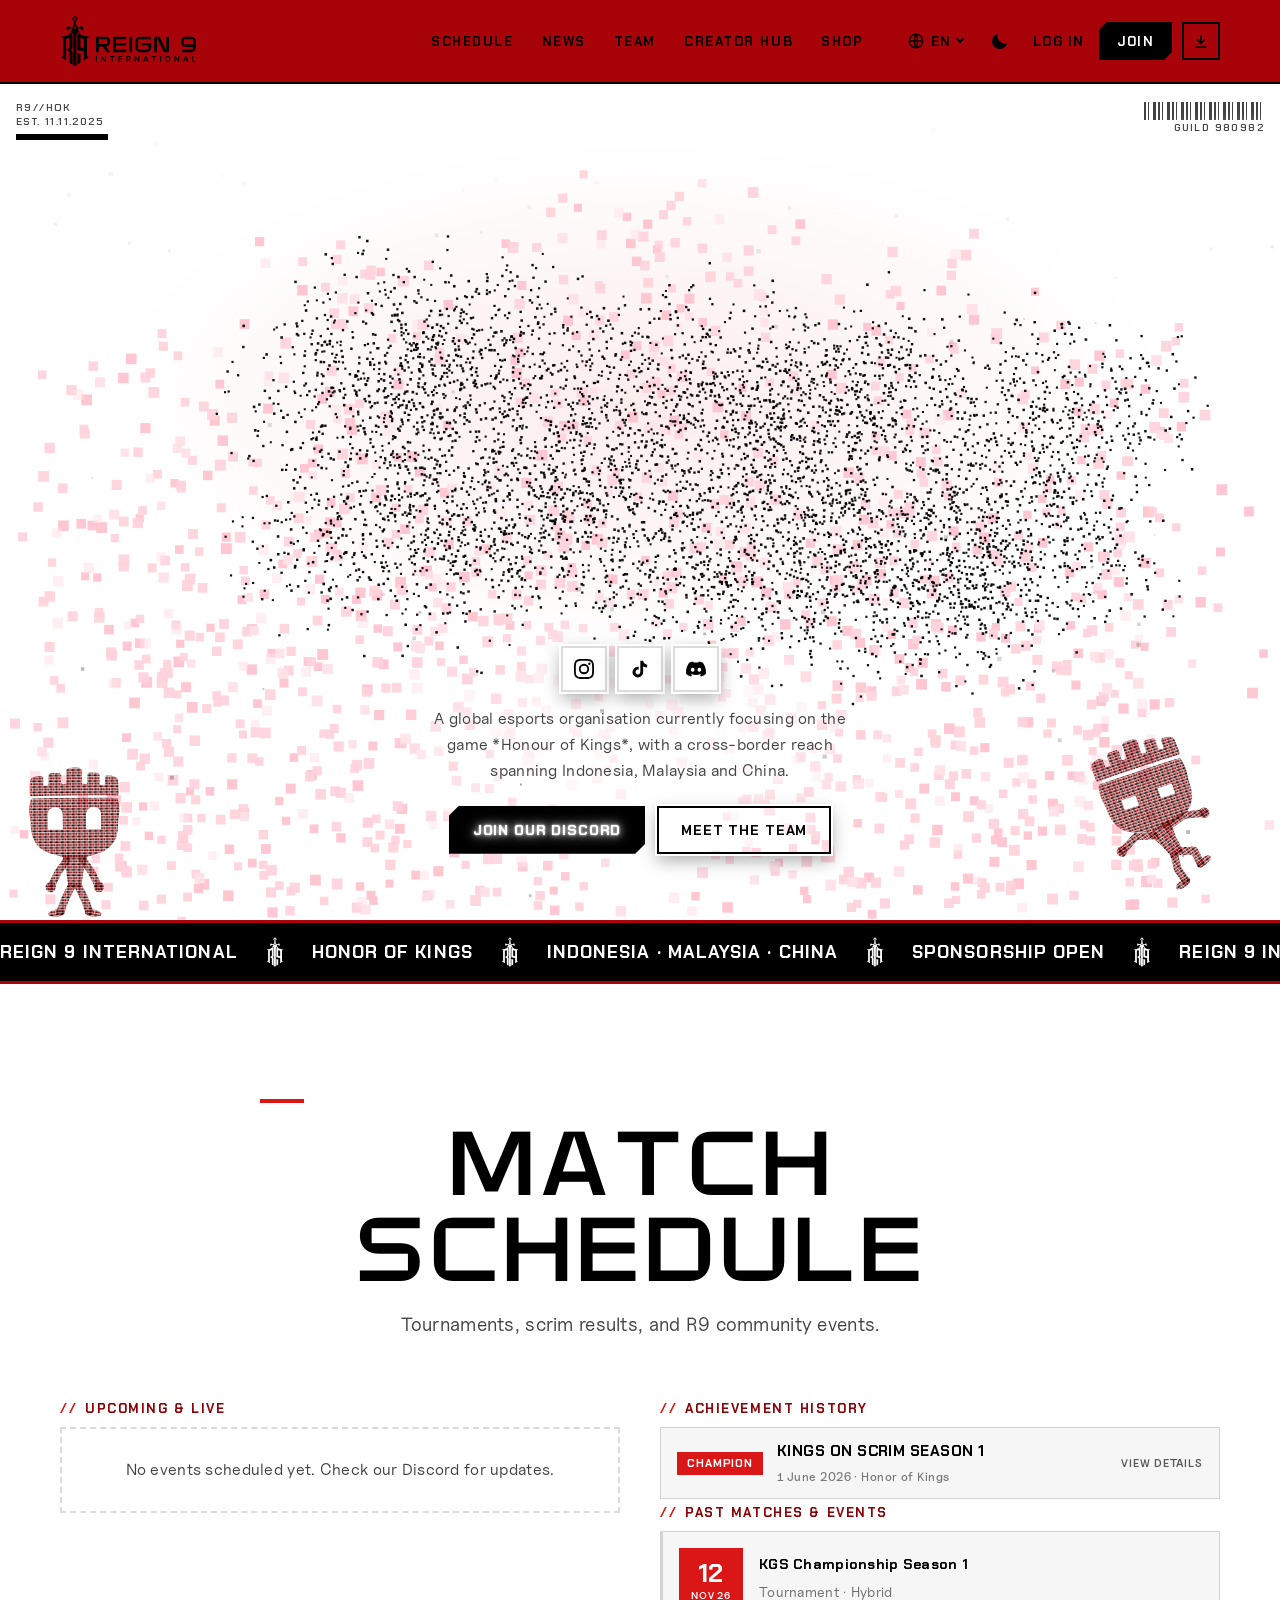
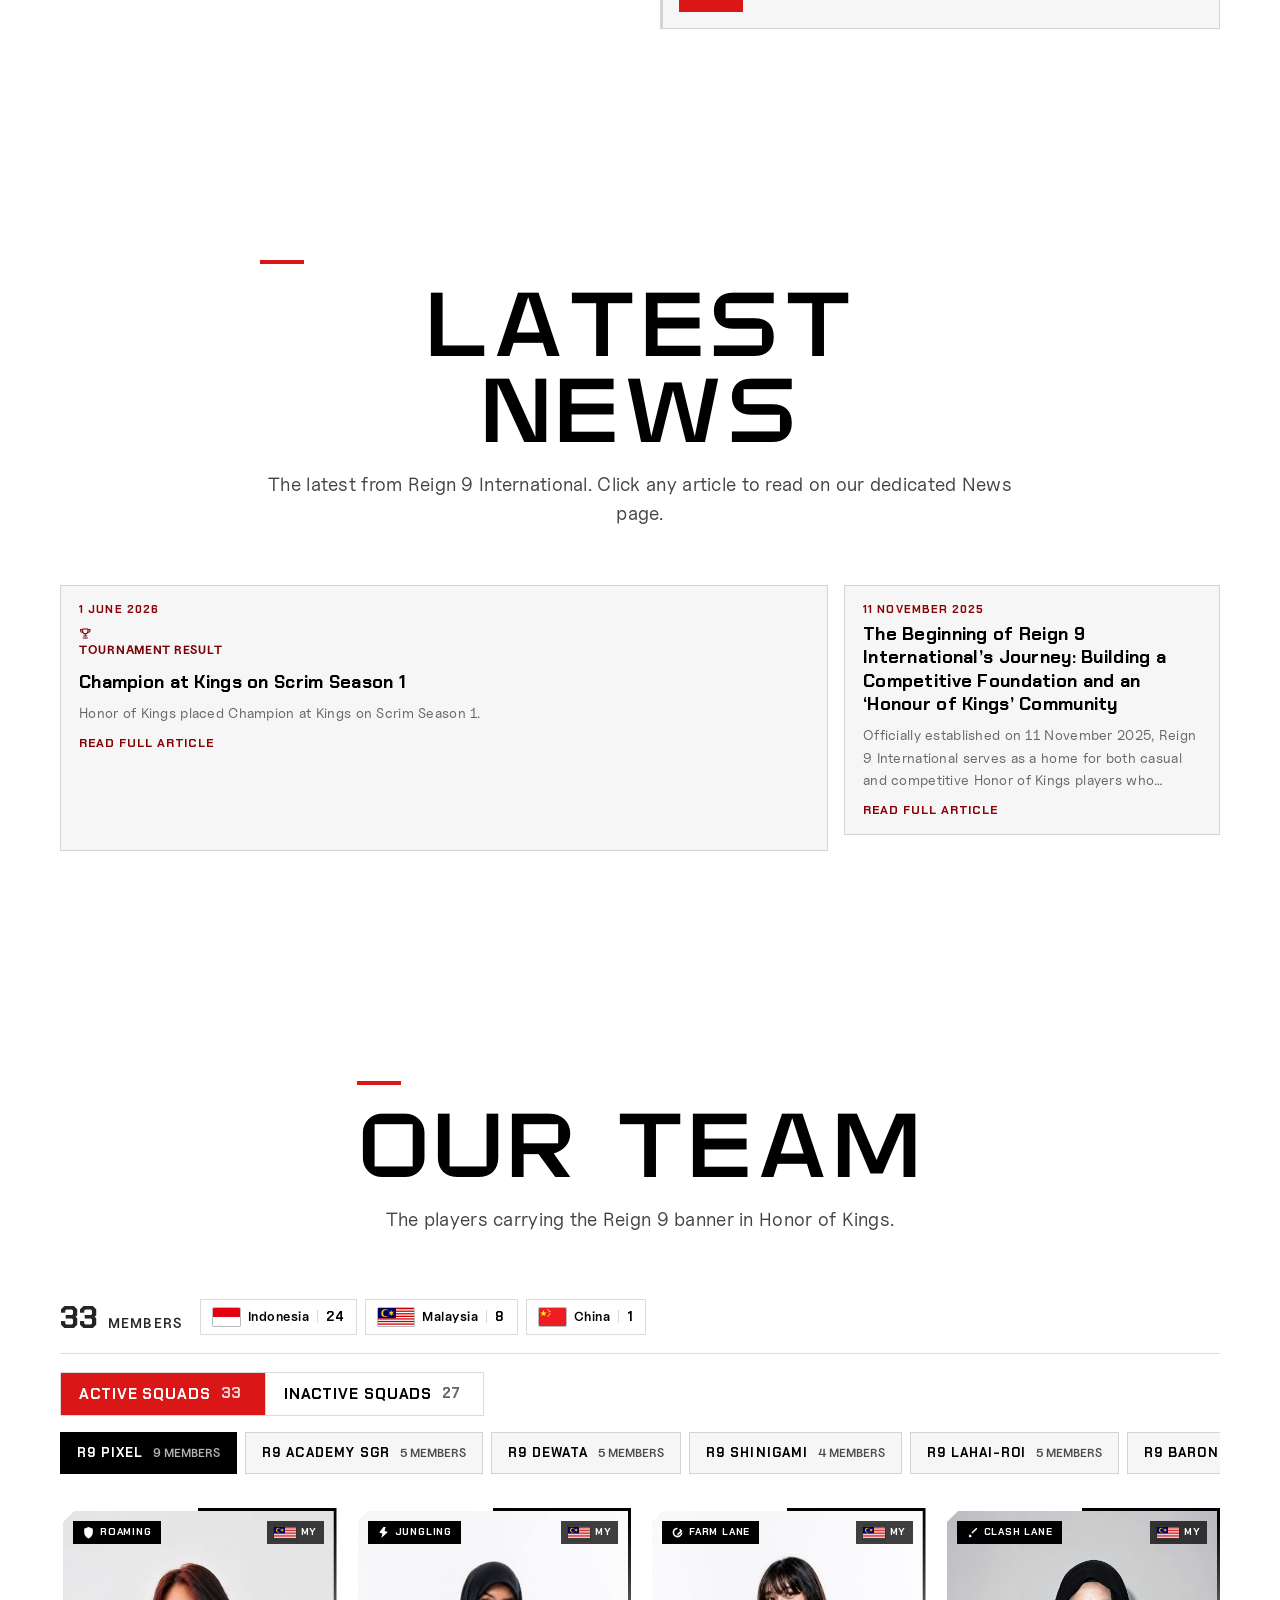
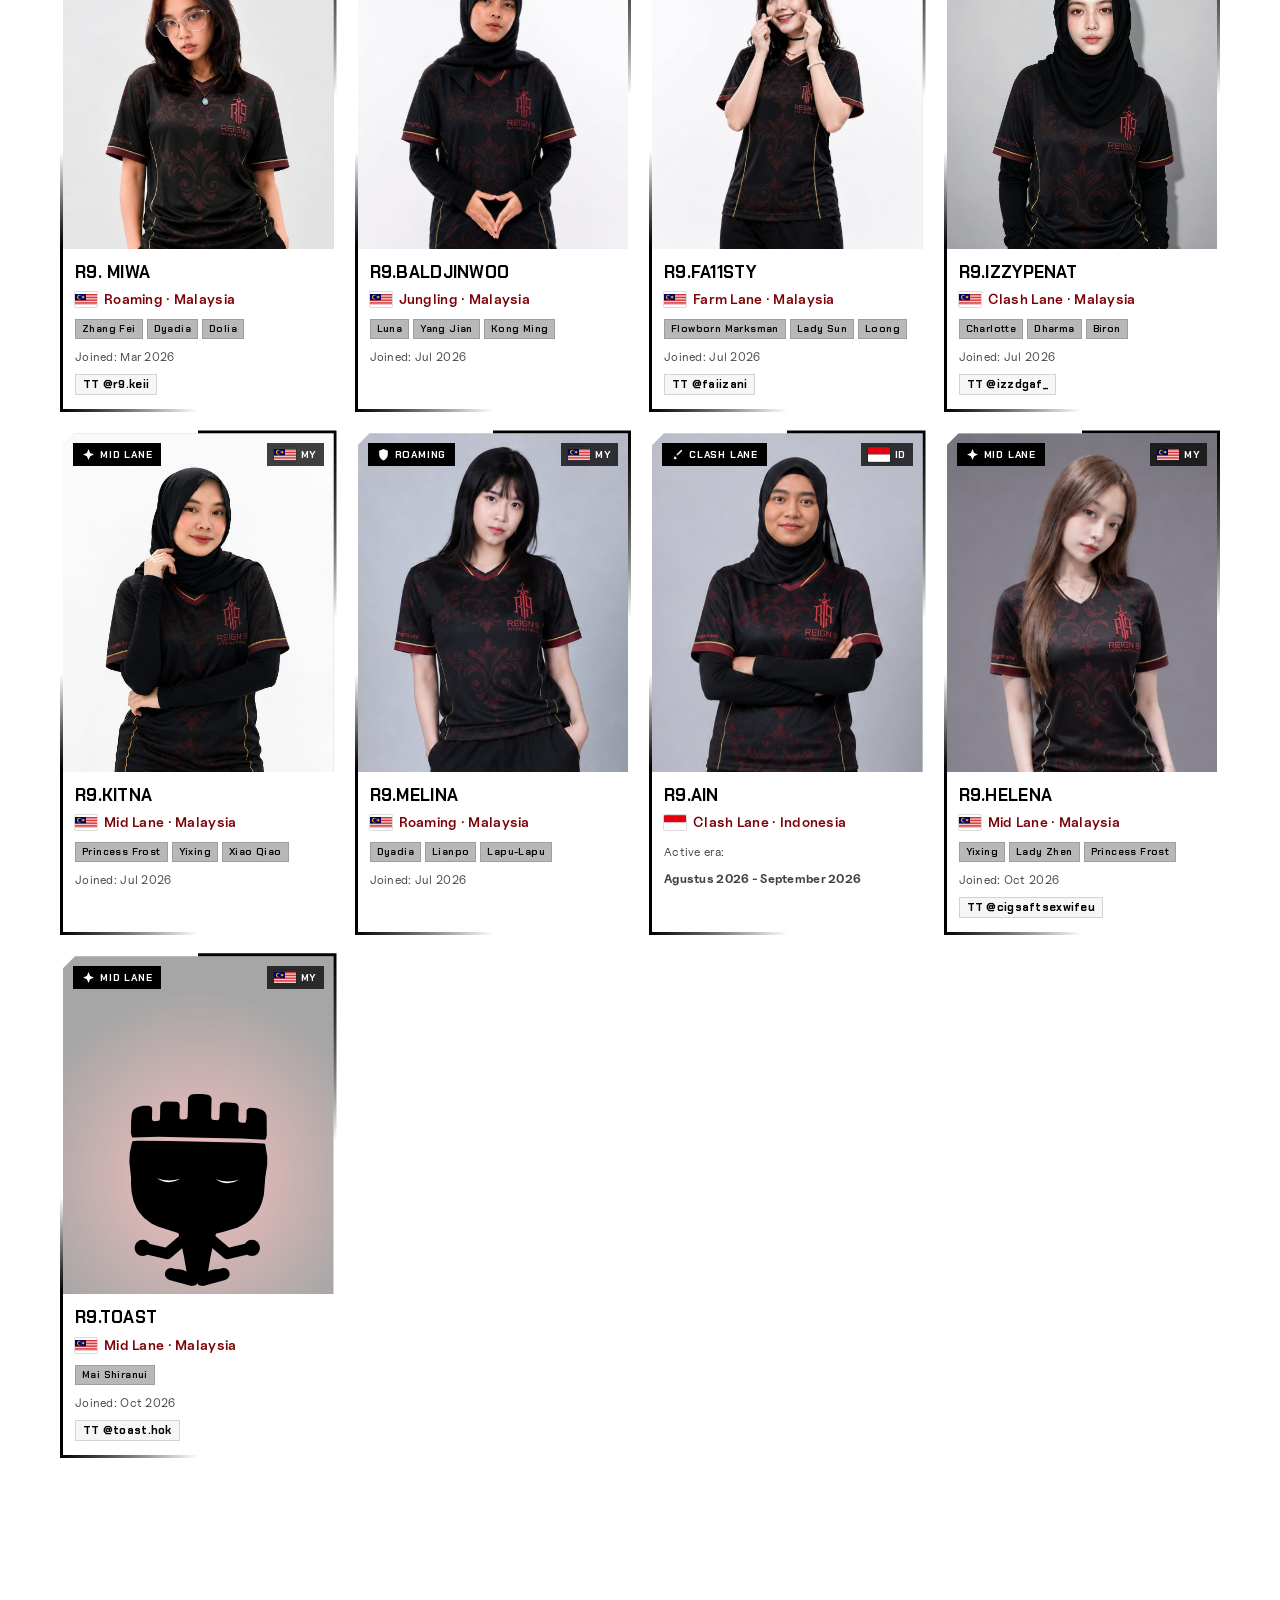
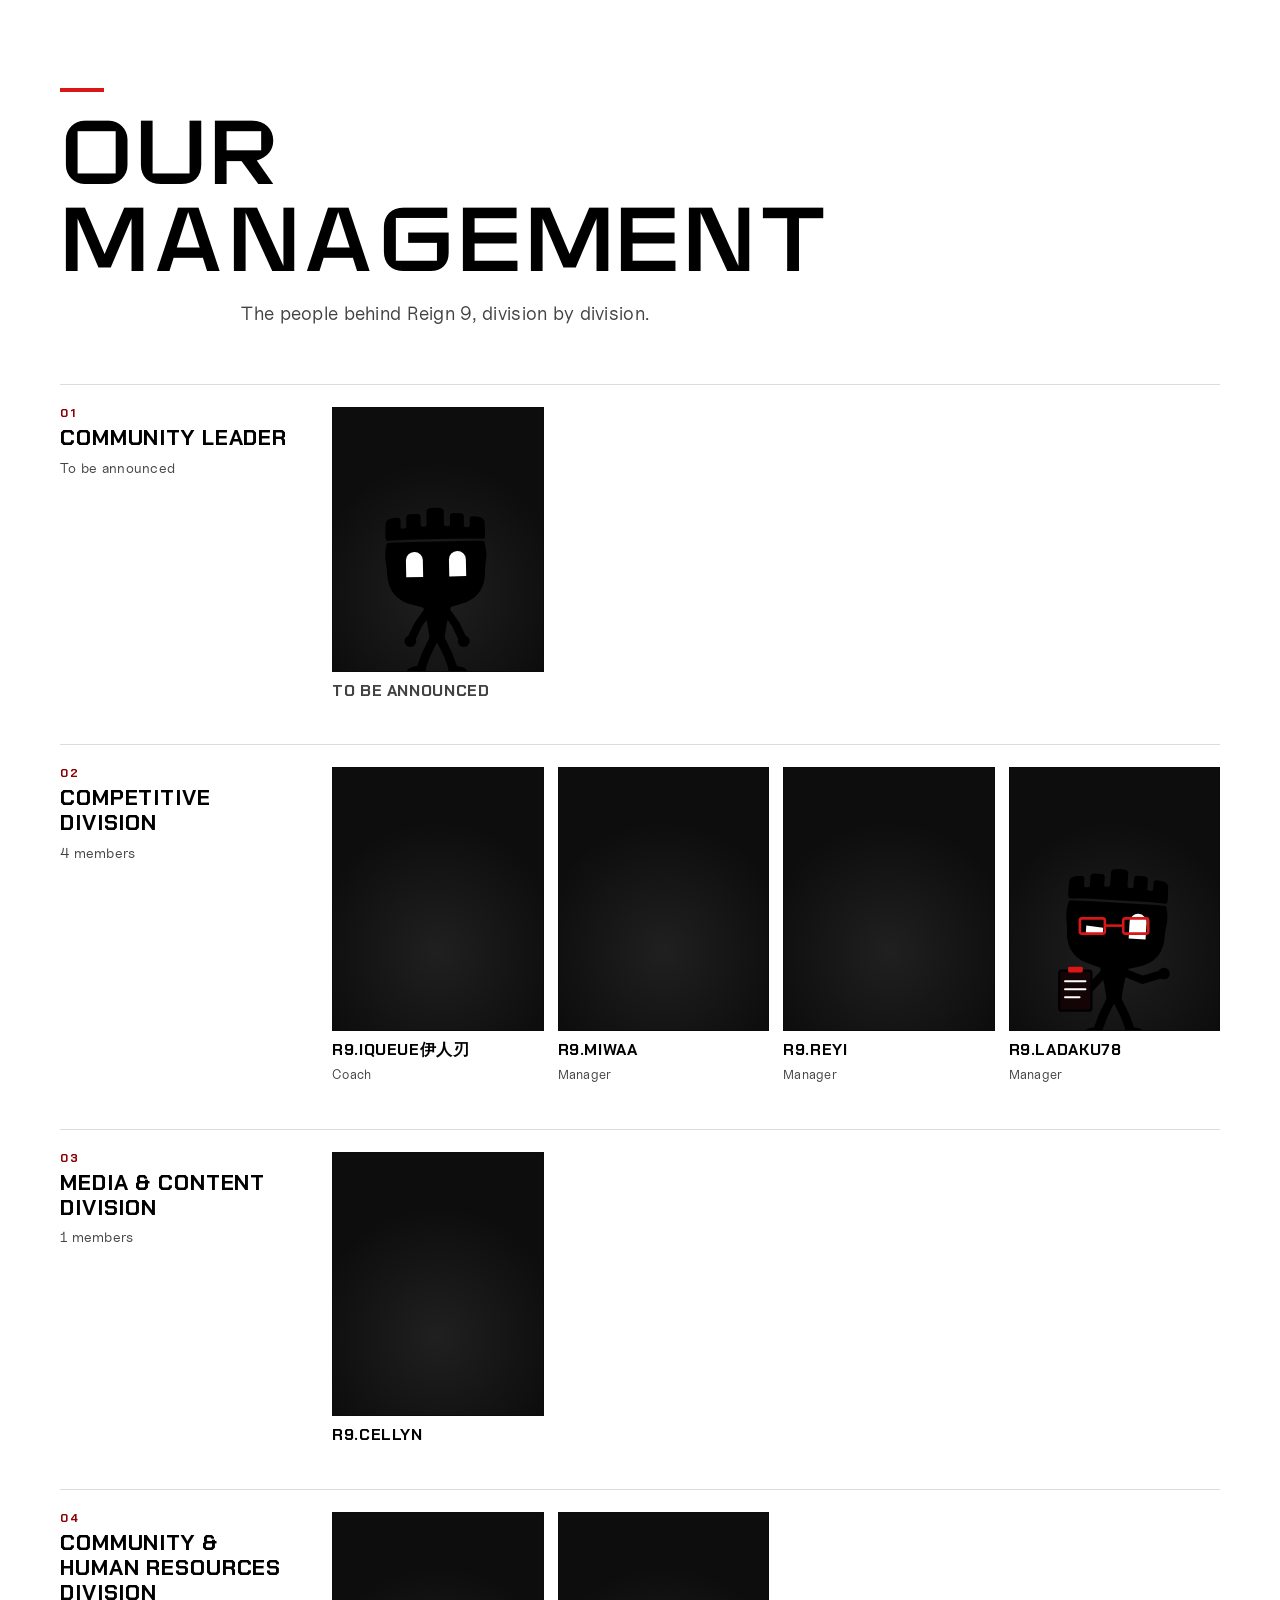
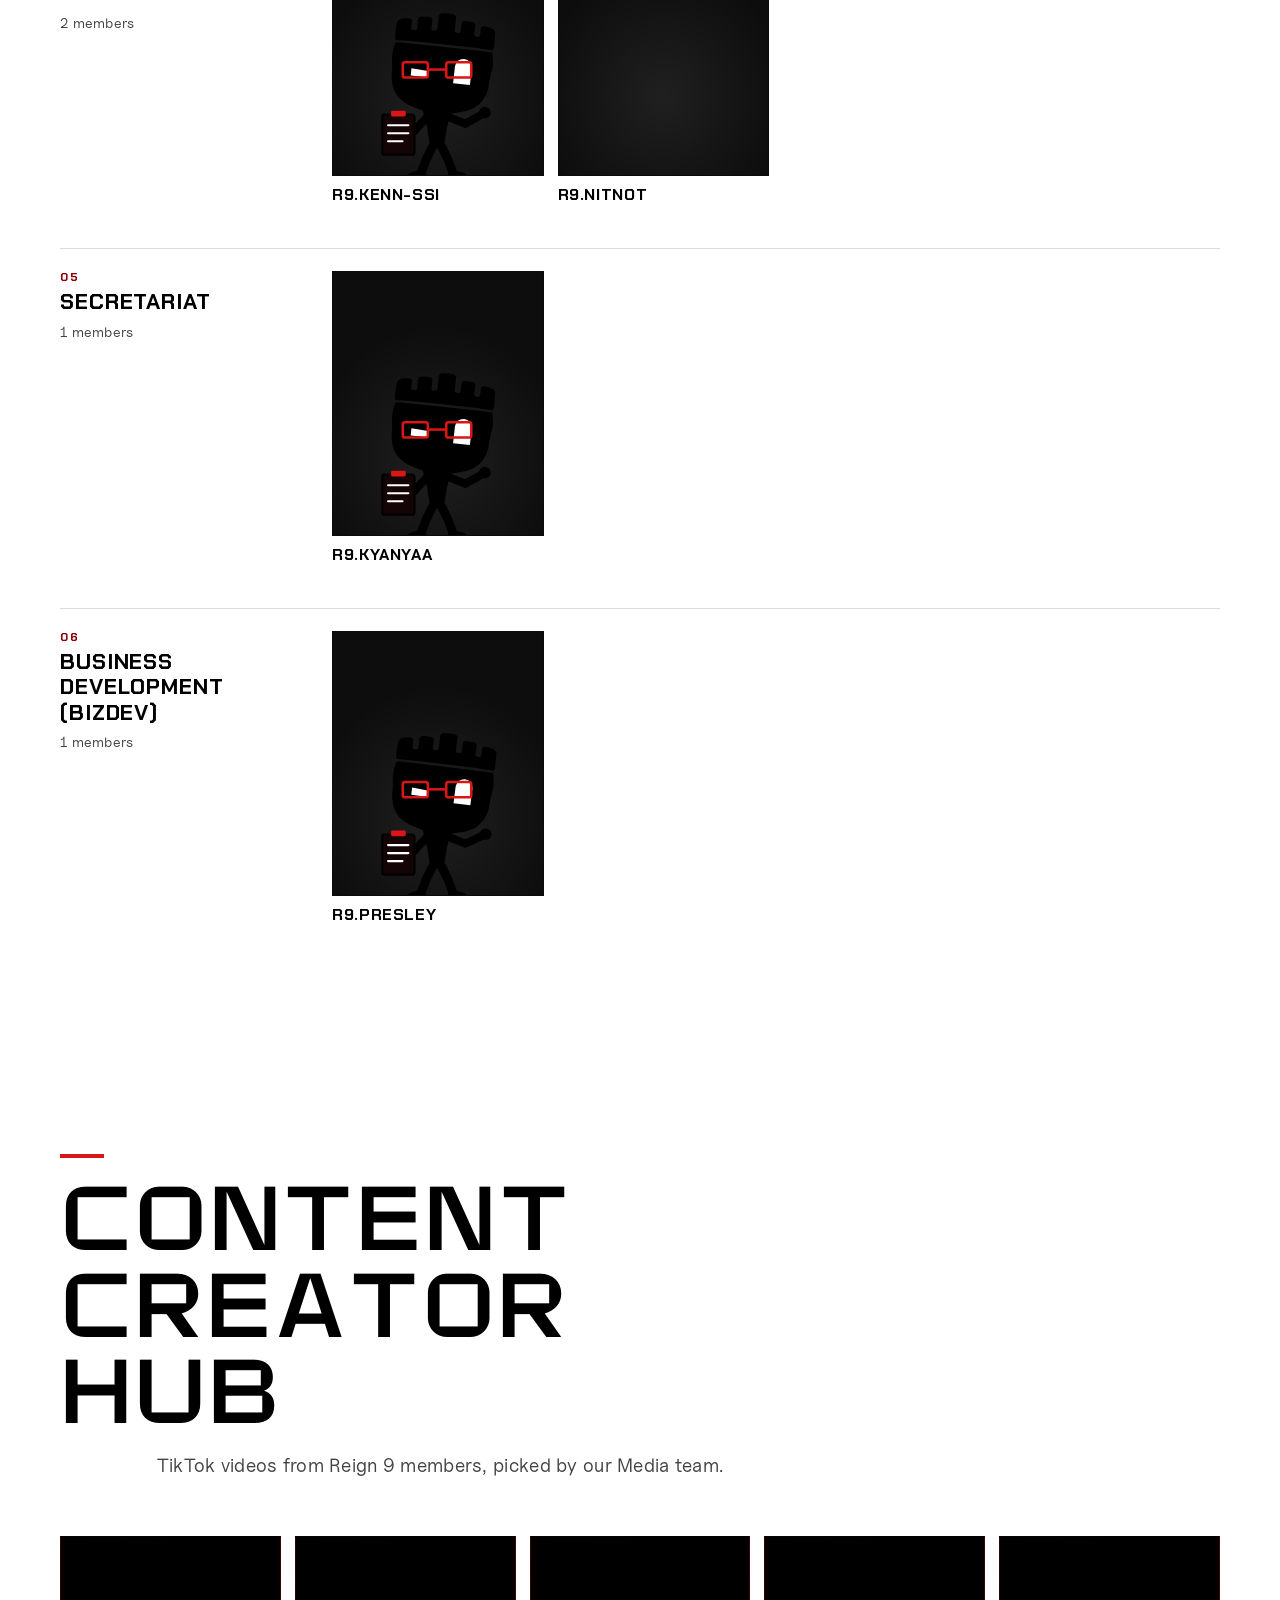
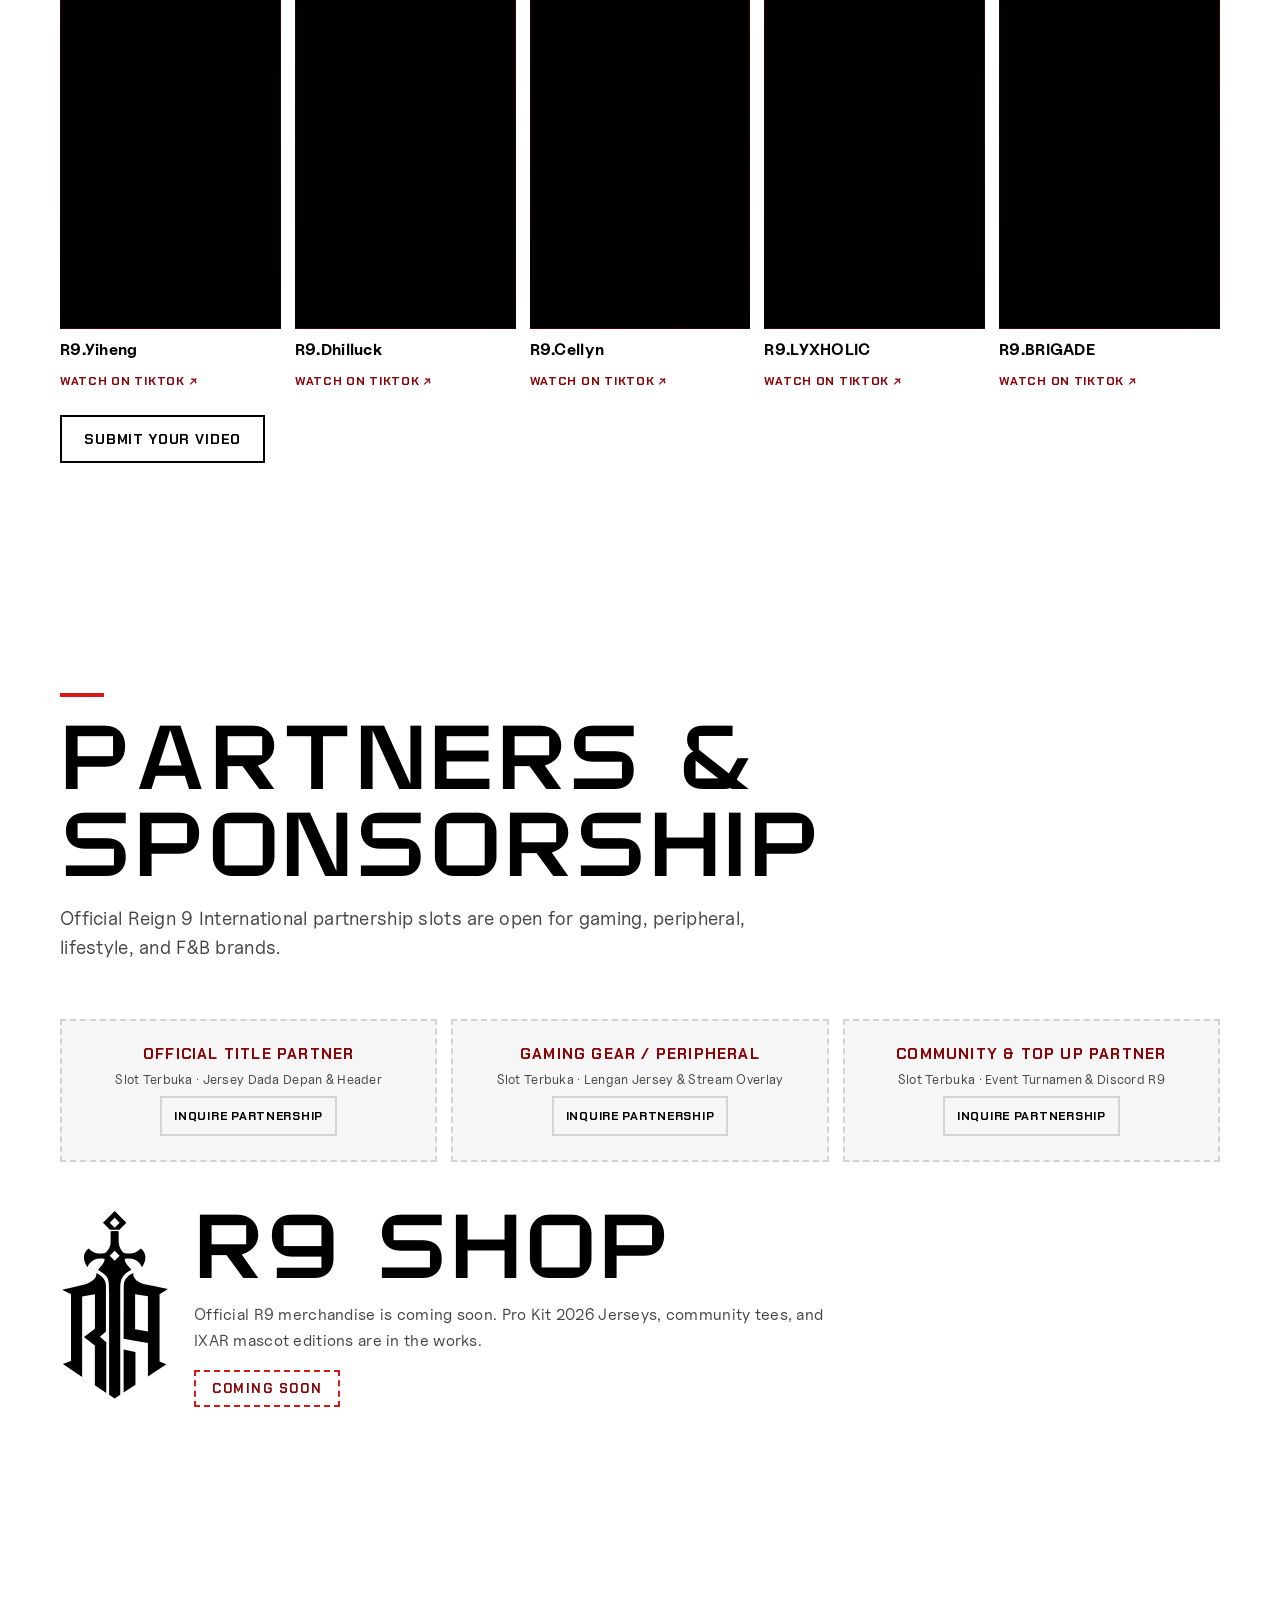
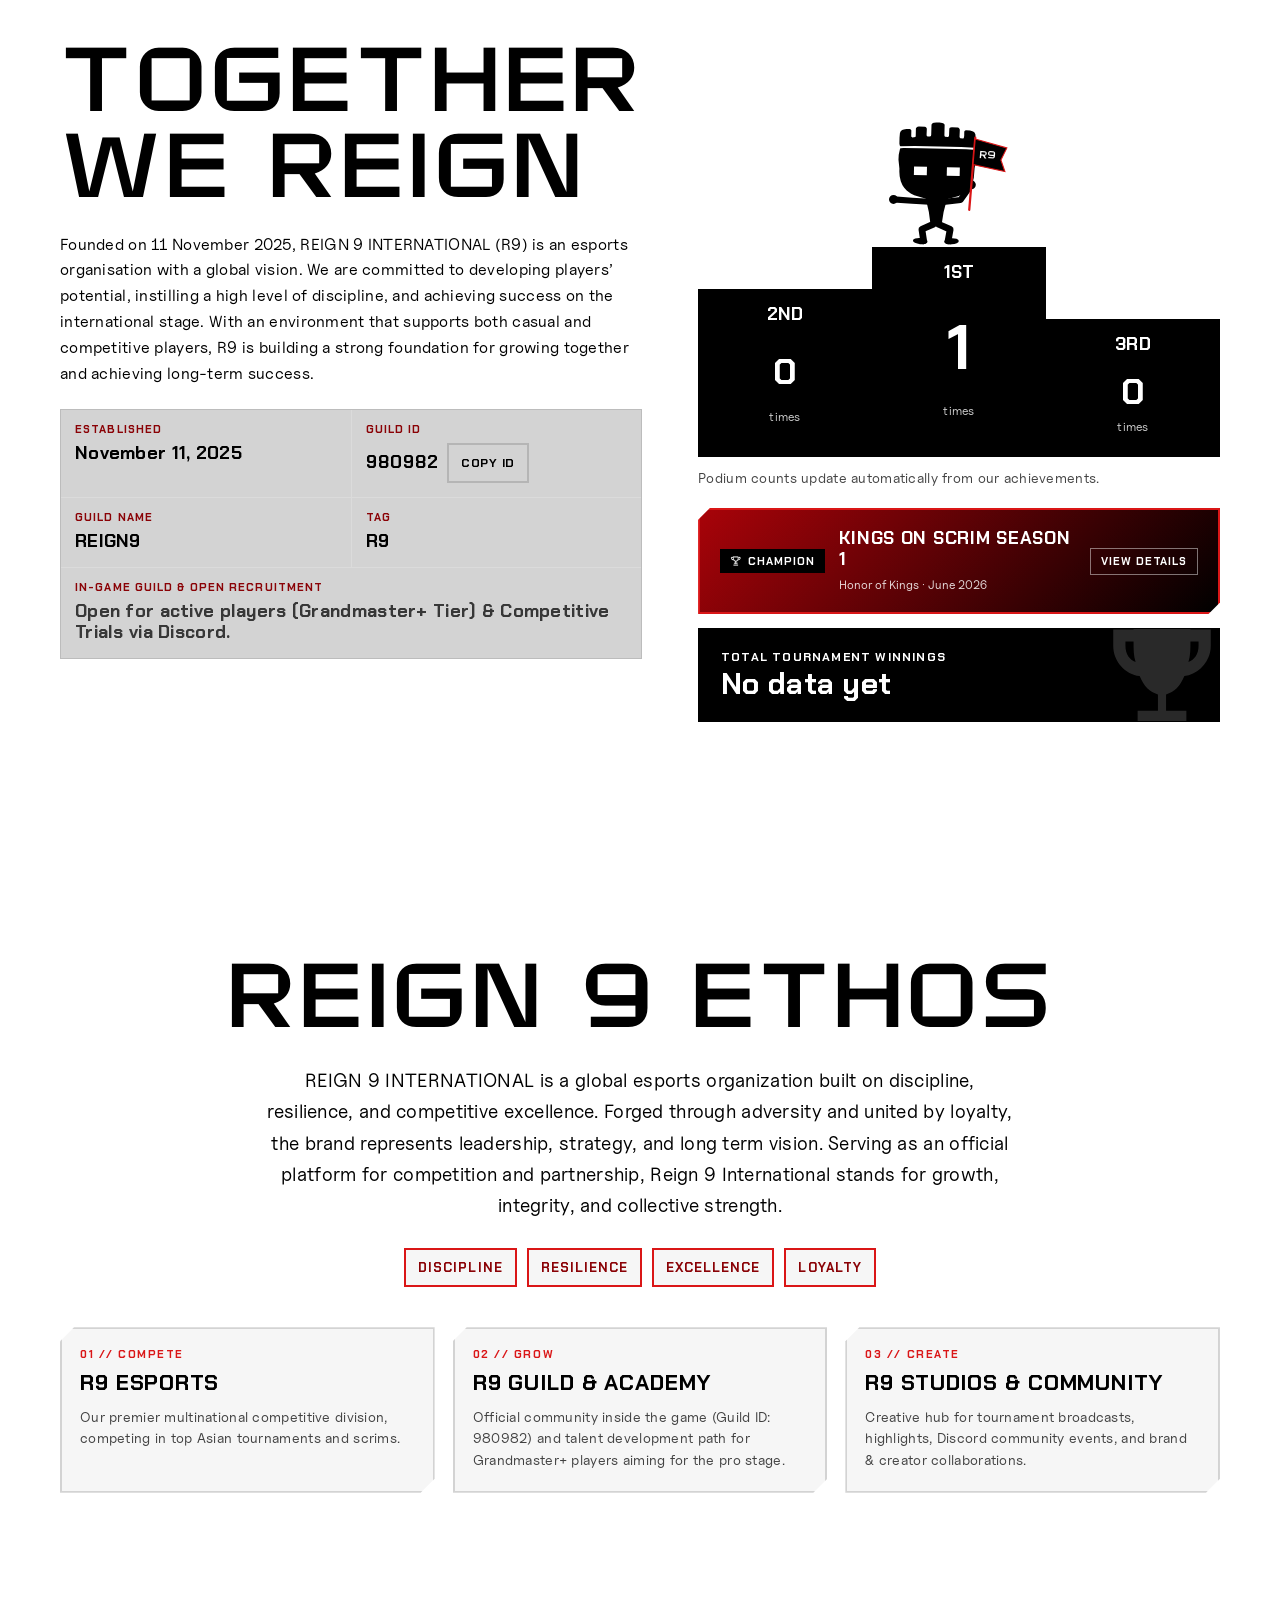
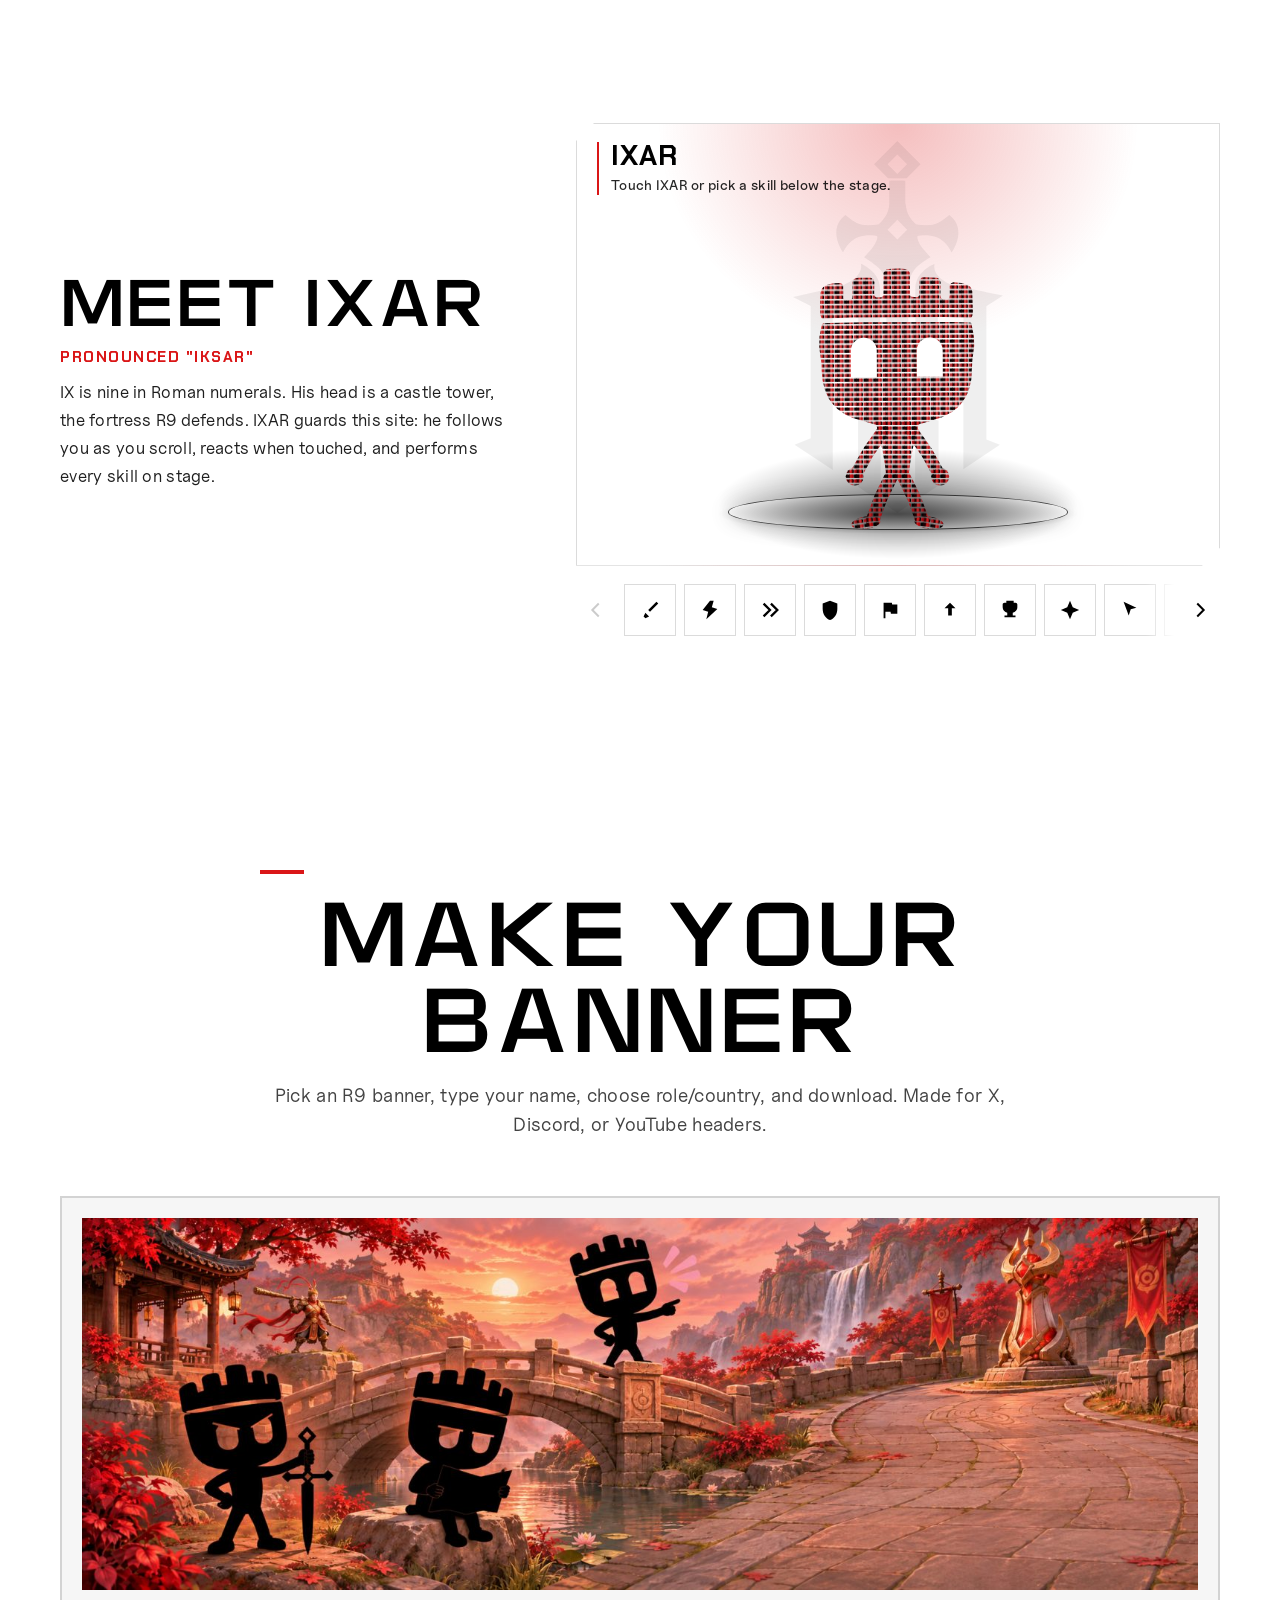
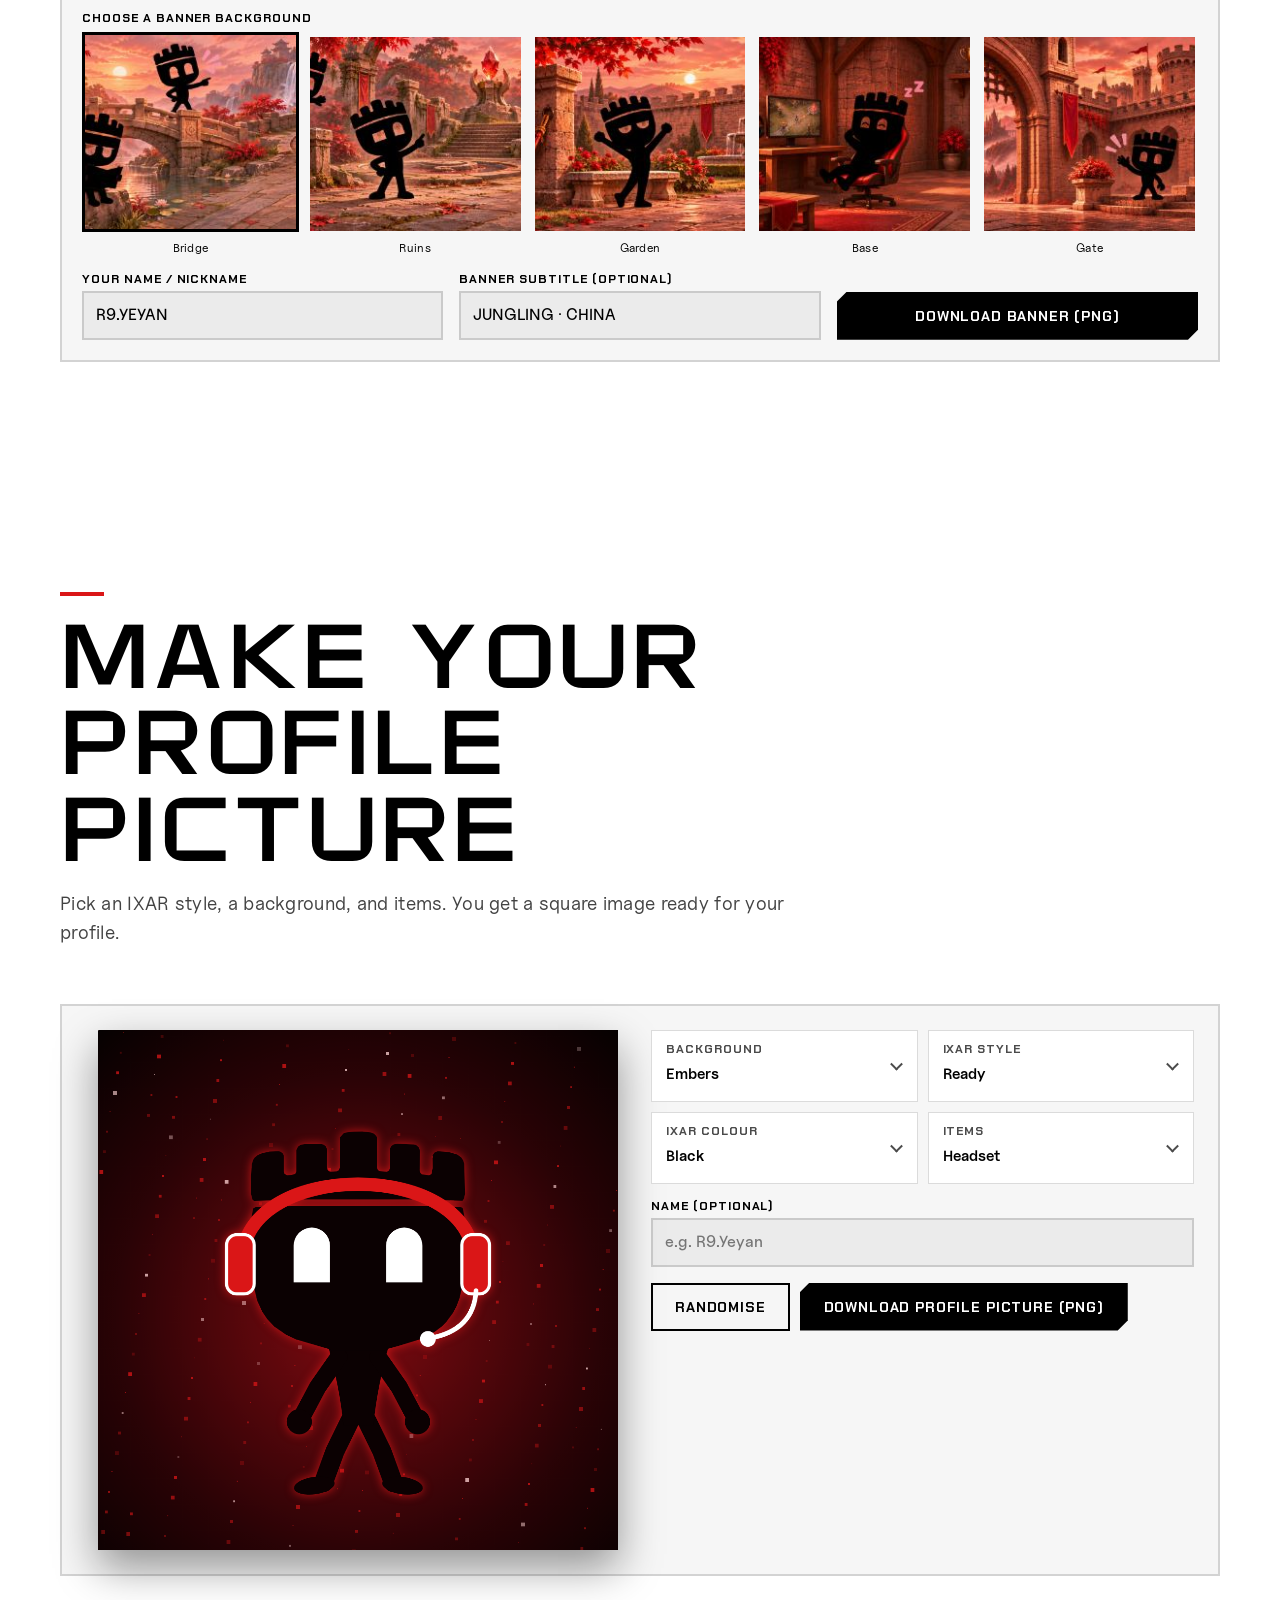
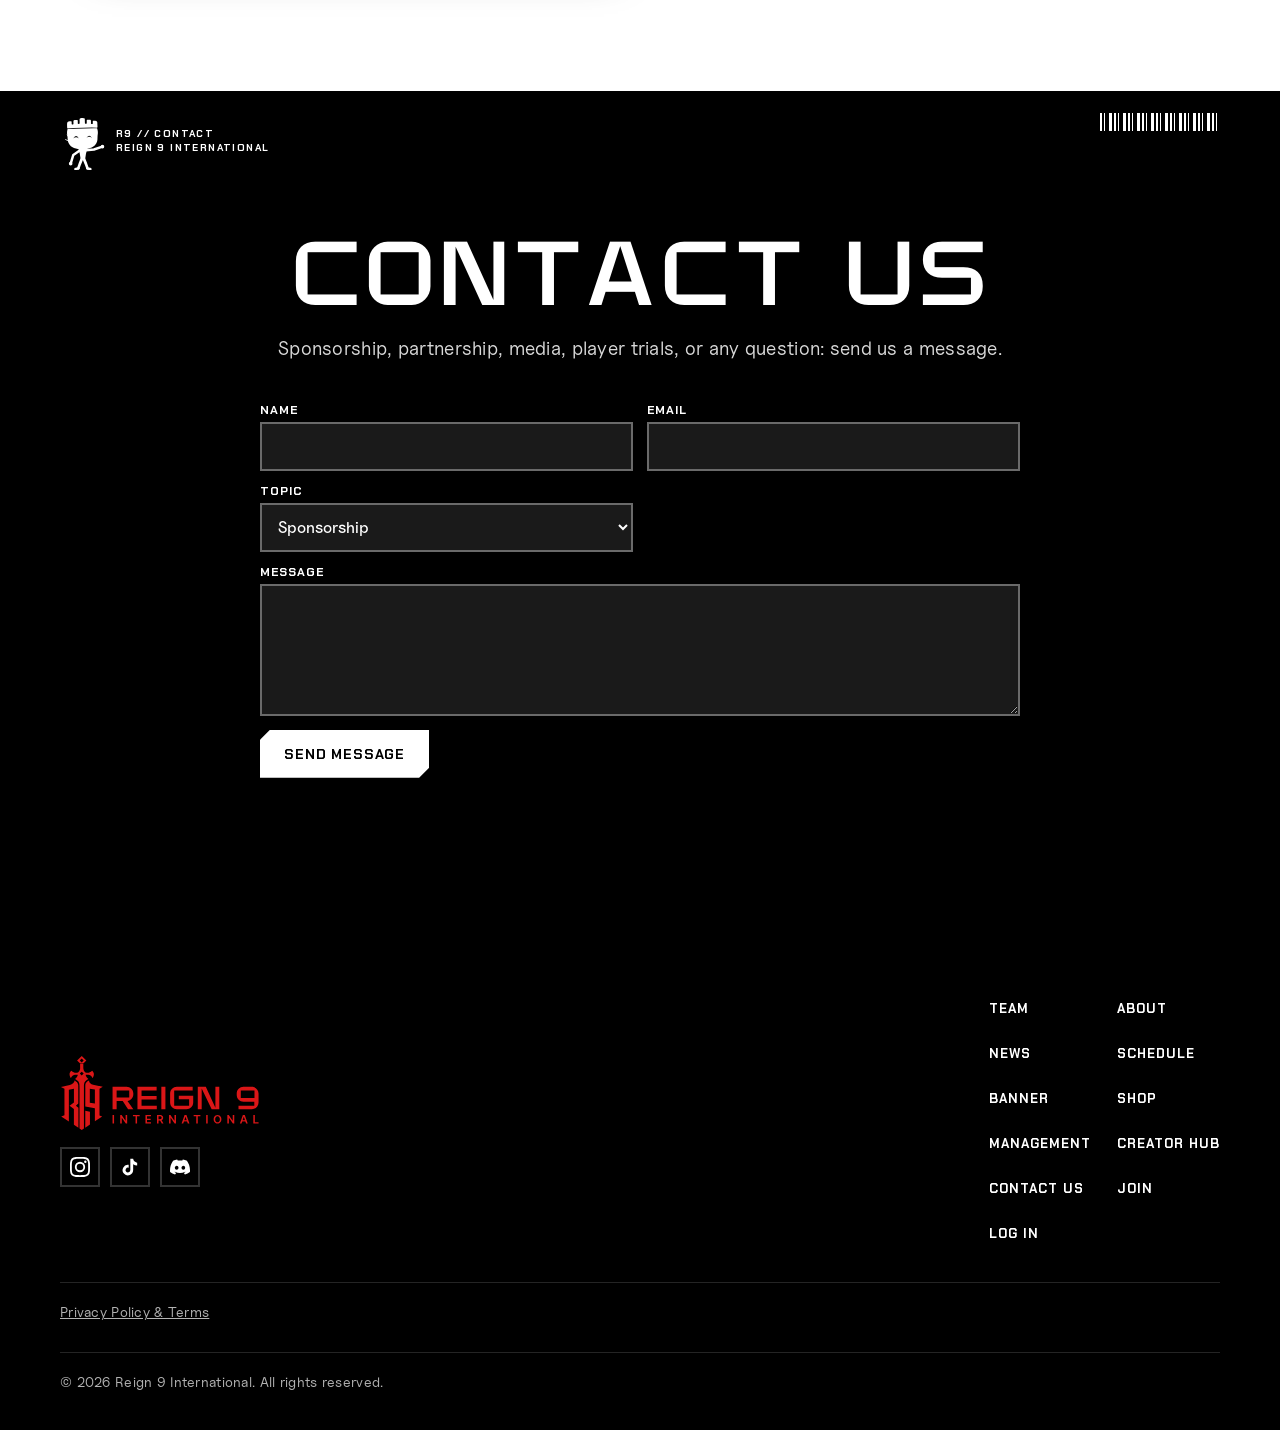
==== commit 6bc3c622: "Tombol unduh Panduan cara daftar (PDF) di menu Daftar; tulisan Daftar di menu HP kelihatan lagi Co-A" ====
--- a/index.html
+++ b/index.html
@@ -21,8 +21,8 @@
 <link rel="icon" href="gambar/favicon.svg" type="image/svg+xml">
 <link rel="preload" href="font/Reign9Display-Regular.otf" as="font" type="font/otf" crossorigin>
 <link rel="preload" href="font/oxanium-500.woff2" as="font" type="font/woff2" crossorigin>
-<link rel="stylesheet" href="font/font.css?v=2611181958">
-<link rel="stylesheet" href="gaya.css?v=2611181958">
+<link rel="stylesheet" href="font/font.css?v=2611182331">
+<link rel="stylesheet" href="gaya.css?v=2611182331">
 </head>
 <body>
 <!-- Sprite SVG Logo disematkan langsung agar dibuka lewat file:// (klik 2x index.html) tetap jalan 100% tanpa kena blokir CORS browser -->
@@ -46,6 +46,7 @@
     <div class="menu-hp">
       <a href="https://user.reign9.site/" class="menu-hp__masuk" data-akun-link data-i18n="akun.masuk">Login</a>
       <a href="https://user.reign9.site/#daftar" class="menu-hp__daftar" data-akun-link data-i18n="akun.daftar">Daftar</a>
+      <a href="panduan/Modul-Member-Reign9.pdf" class="menu-hp__panduan" download><svg viewBox="0 0 24 24" aria-hidden="true"><path d="M12 4v11M7 10l5 5 5-5M5 20h14"/></svg><span data-i18n="akun.panduan">Panduan cara daftar (PDF)</span></a>
     </div>
   </nav>
   <div class="atas__alat">
@@ -63,6 +64,7 @@
     </button>
     <a class="atas__masuk" href="https://user.reign9.site/" data-akun-link data-i18n="akun.masuk">Login</a>
     <a class="atas__daftar" href="https://user.reign9.site/#daftar" data-akun-link data-i18n="akun.daftar" data-i18n-attr="title:akun.label">Daftar</a>
+    <a class="atas__panduan" href="panduan/Modul-Member-Reign9.pdf" download data-i18n-attr="title:akun.panduan;aria-label:akun.panduan" title="Panduan cara daftar (PDF)" aria-label="Panduan cara daftar (PDF)"><svg viewBox="0 0 24 24" aria-hidden="true"><path d="M12 4v11M7 10l5 5 5-5M5 20h14"/></svg></a>
     <button class="atas__buka" type="button" aria-expanded="false" aria-controls="menu">
       <span class="sr" data-i18n="menu.buka">Buka menu</span><i></i><i></i><i></i>
     </button>
@@ -484,12 +486,12 @@
   <p class="kaki__hak" data-i18n="kaki.hak">© 2026 Reign 9 International.</p>
 </footer>
 
-<script src="bahasa.js?v=2611181958"></script>
-<script src="cuitan-ixar.js?v=2611181958"></script>
-<script src="ixar.js?v=2611181958"></script>
-<script src="desain-model.js?v=2611181958"></script>
-<script src="desain.js?v=2611181958"></script>
-<script src="app.js?v=2611181958"></script>
-<script src="bagian-baru.js?v=2611181958"></script>
+<script src="bahasa.js?v=2611182331"></script>
+<script src="cuitan-ixar.js?v=2611182331"></script>
+<script src="ixar.js?v=2611182331"></script>
+<script src="desain-model.js?v=2611182331"></script>
+<script src="desain.js?v=2611182331"></script>
+<script src="app.js?v=2611182331"></script>
+<script src="bagian-baru.js?v=2611182331"></script>
 </body>
 </html>
--- a/gaya.css
+++ b/gaya.css
@@ -1240,3 +1240,13 @@
 @media (max-width: 600px) { .br-juara { grid-row: 2; grid-column: 1 / span var(--ronde, 2); } .br-juara .br-trofi { grid-auto-flow: column; justify-content: center; align-items: center; } .br-juara .br-logo--juara { width: 44px; height: 44px; font-size: 18px; } }
 .creator-kartu__buka { justify-self: start; font: 700 12px/1 var(--sub); letter-spacing: .06em; text-transform: uppercase; color: var(--teks-merah); text-decoration: none; padding: 4px 0; }
 .creator-kartu__buka:hover { text-decoration: underline; }
+
+/* unduh panduan cara daftar (PDF) */
+.menu-hp__panduan { flex: 1 1 100%; display: flex !important; align-items: center; justify-content: center; gap: 8px; padding: 11px !important; border: 2px dashed #000 !important; font-size: 13px !important; }
+.menu-hp__panduan svg { width: 18px; height: 18px; fill: none; stroke: currentColor; stroke-width: 2.2; flex: none; }
+.atas__panduan { display: inline-grid; place-items: center; width: 38px; height: 38px; color: #000; border: 2px solid #000; }
+.atas__panduan svg { width: 18px; height: 18px; fill: none; stroke: currentColor; stroke-width: 2.2; }
+.atas__panduan:hover { background: #000; color: #fff; }
+@media (max-width: 559px) { .atas__panduan { display: none; } }
+/* tombol Daftar di menu HP: tulisan putih di kotak hitam (dulu ketimpa aturan .atas__menu a jadi hitam-di-hitam) */
+.atas__menu .menu-hp .menu-hp__daftar, .atas__menu .menu-hp .menu-hp__daftar:hover { color: #fff !important; background: #000 !important; }
